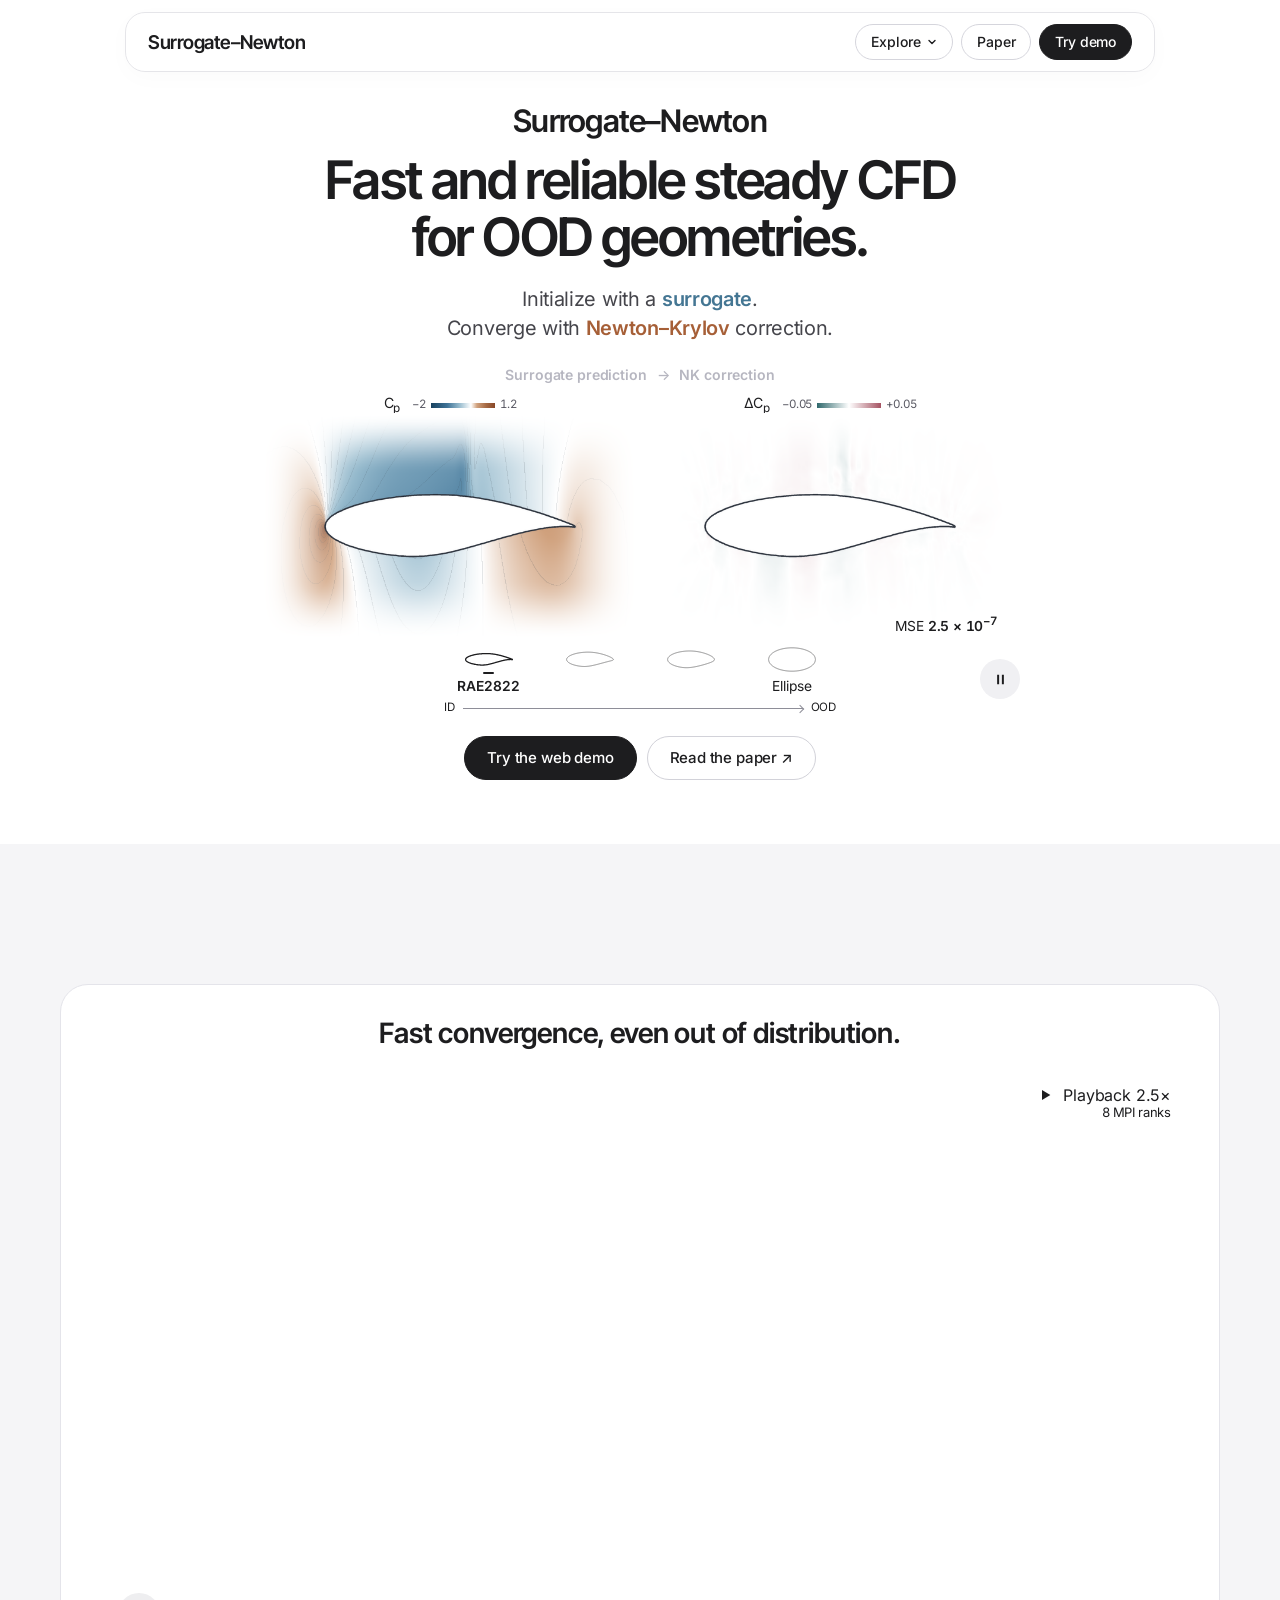
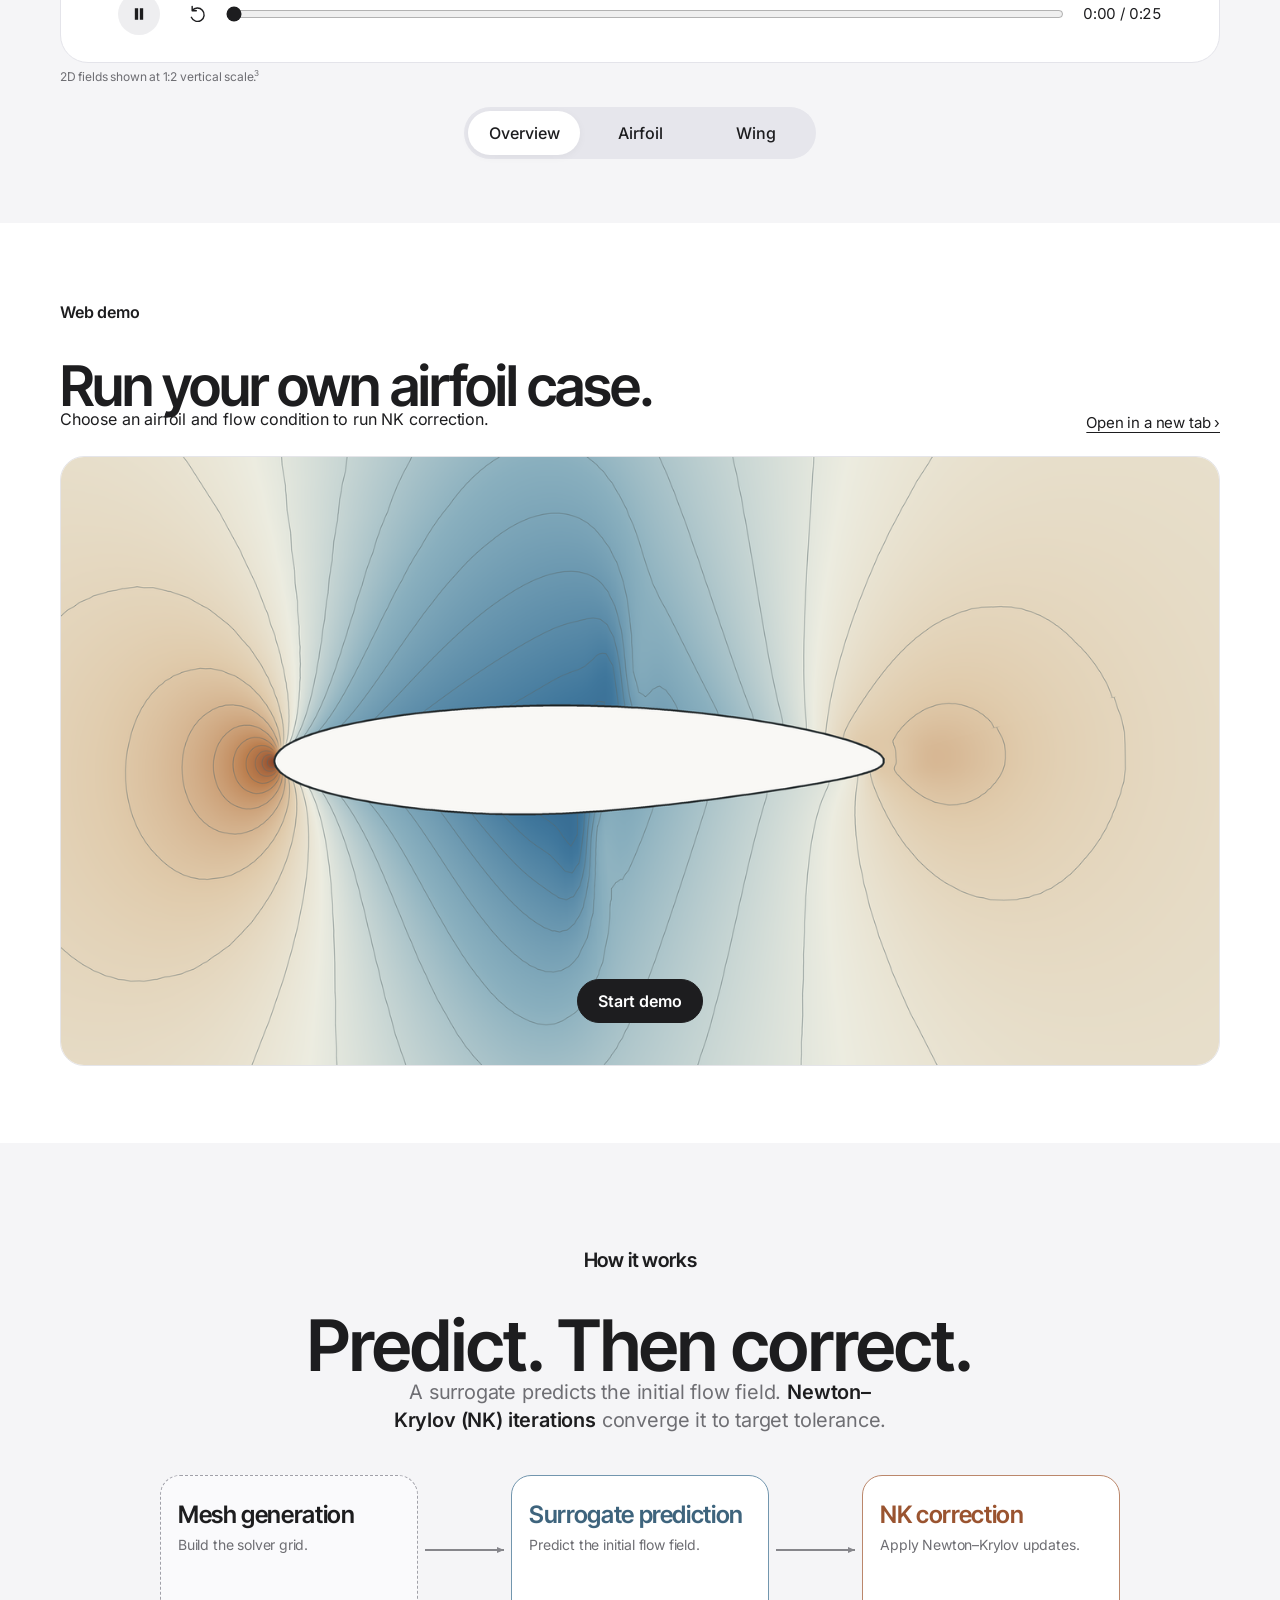
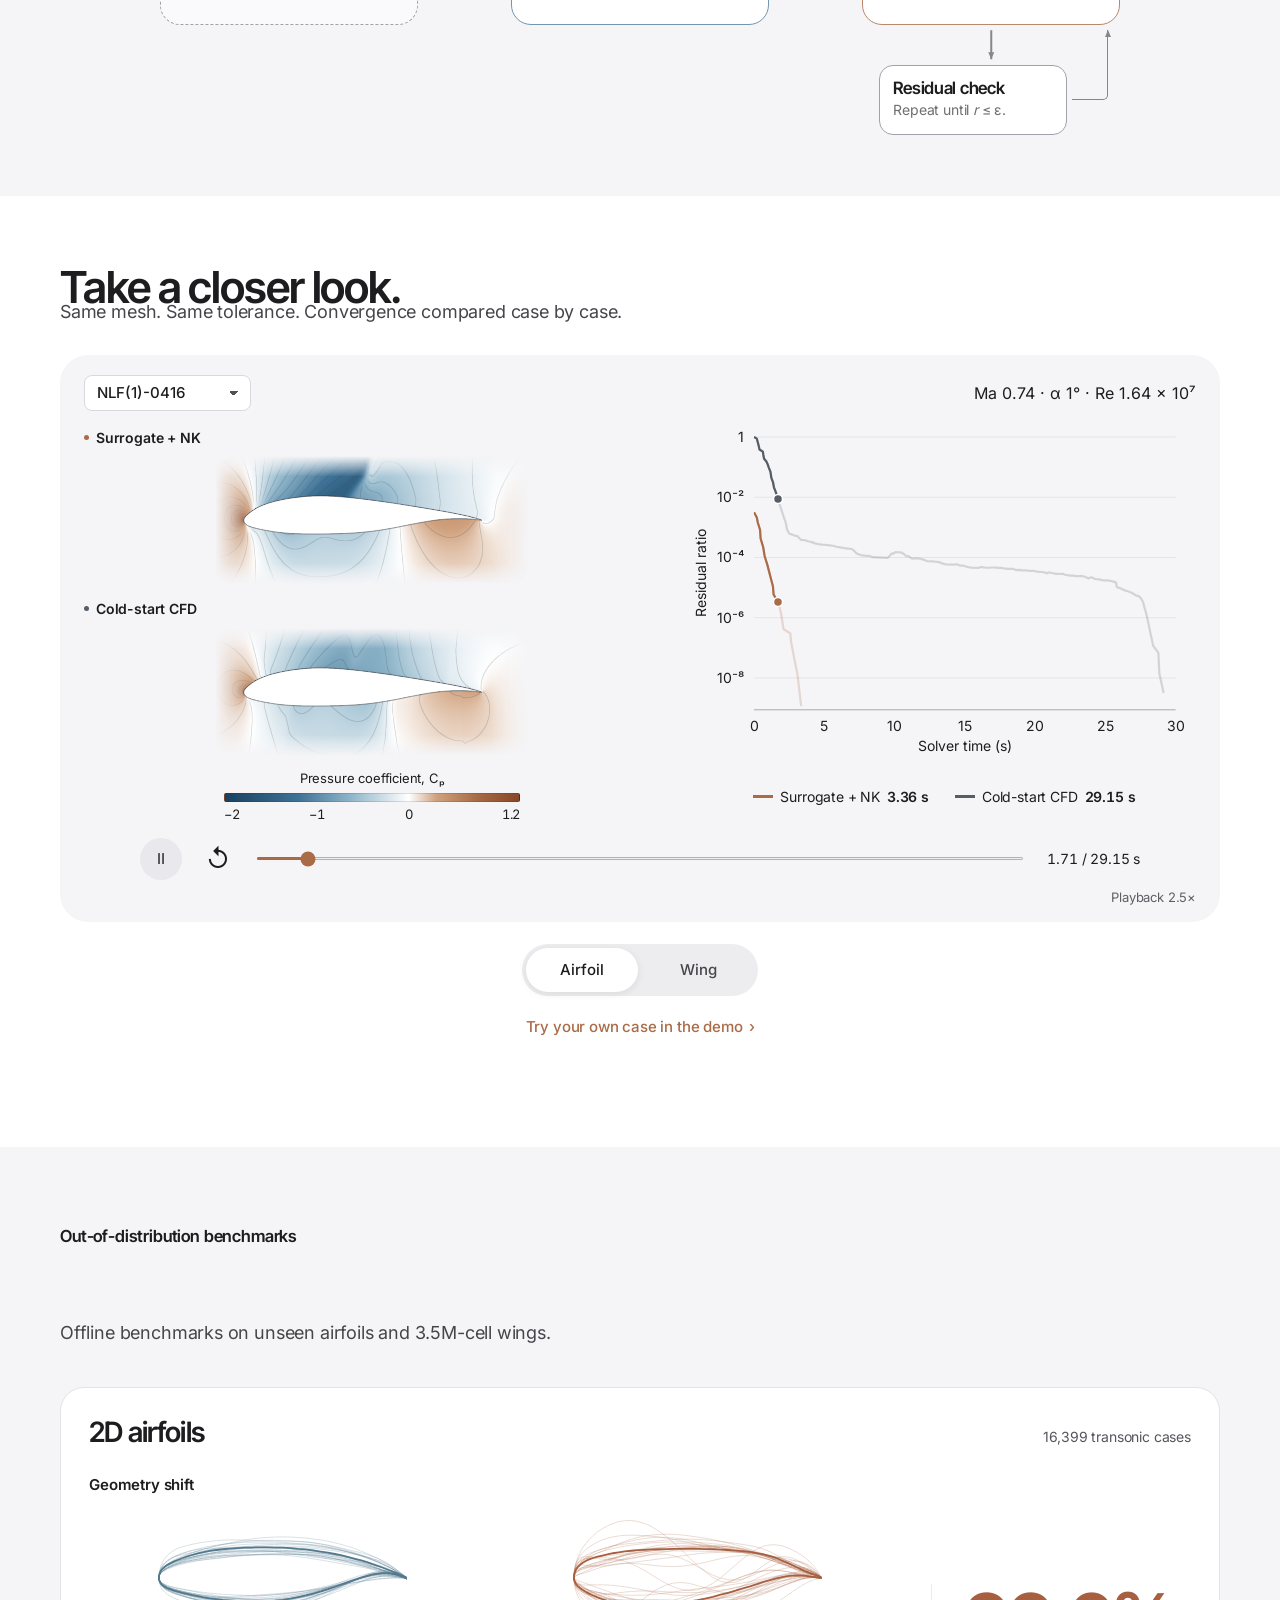
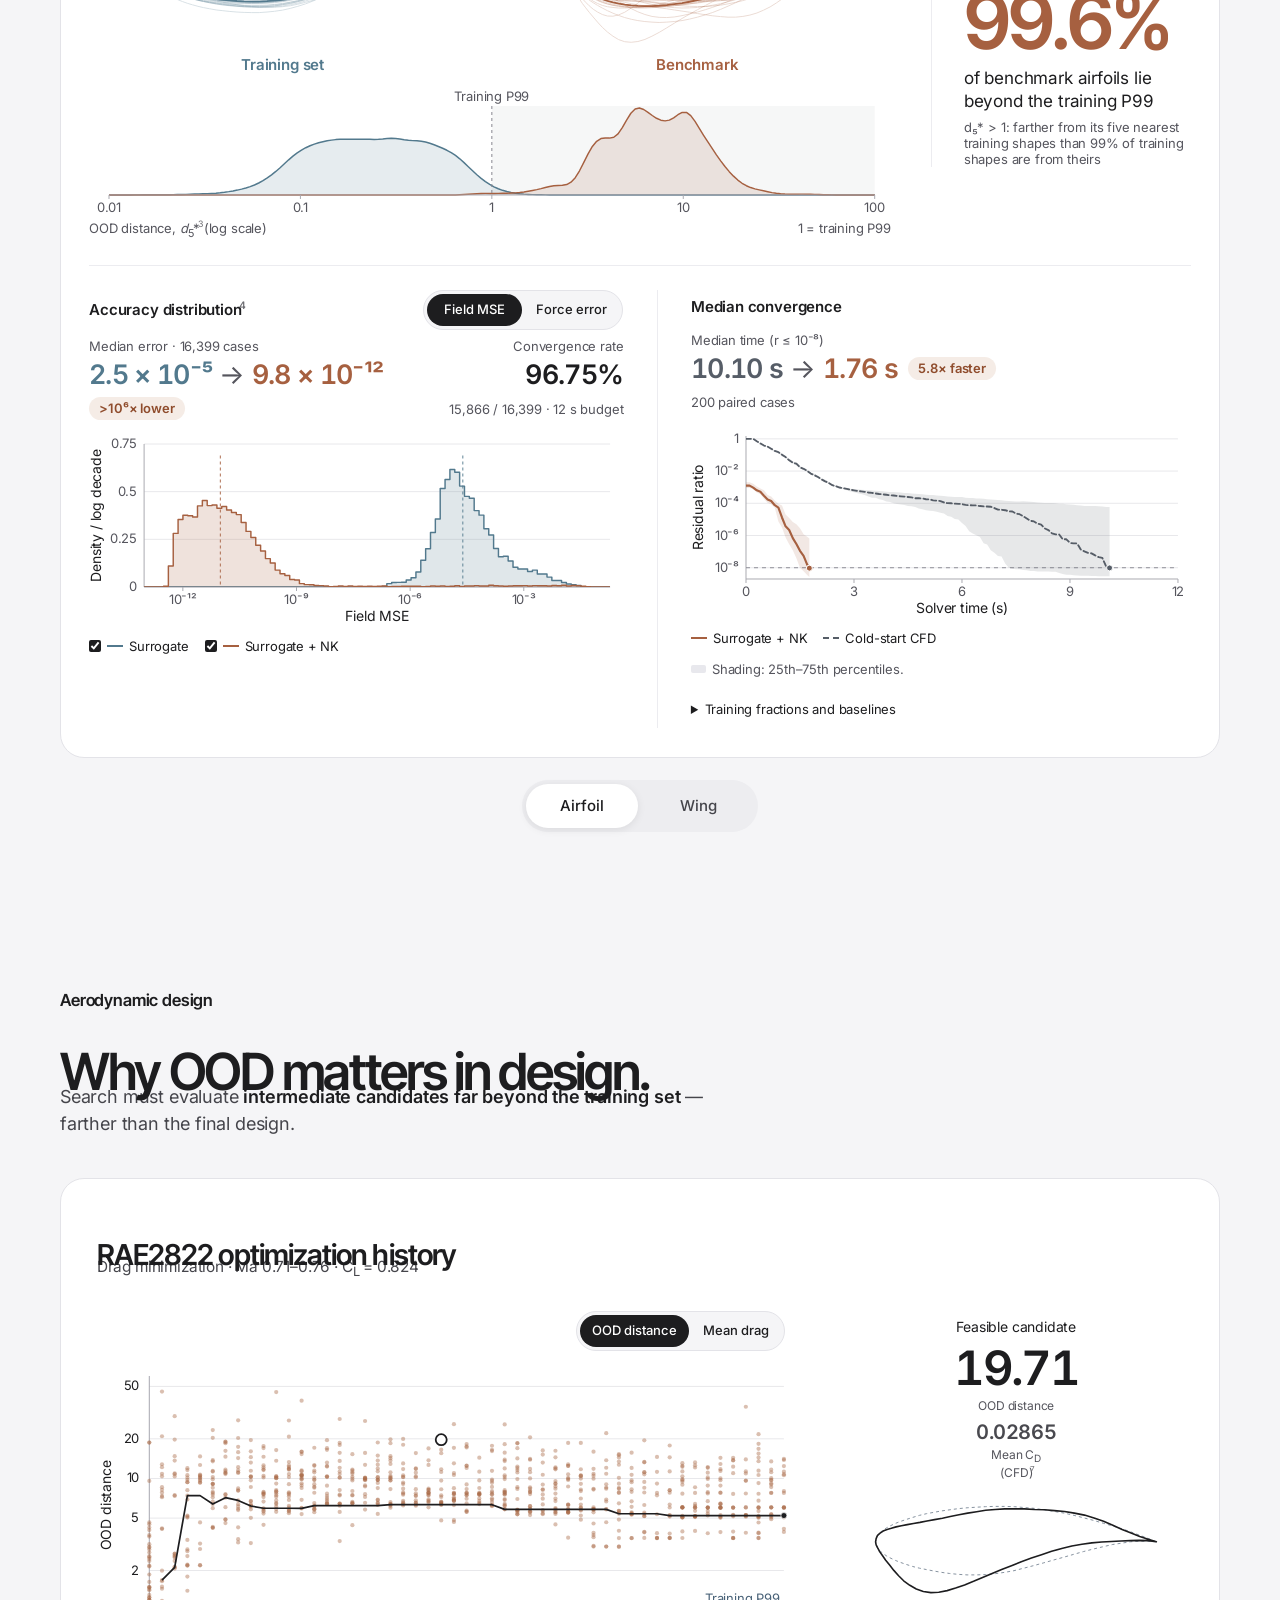
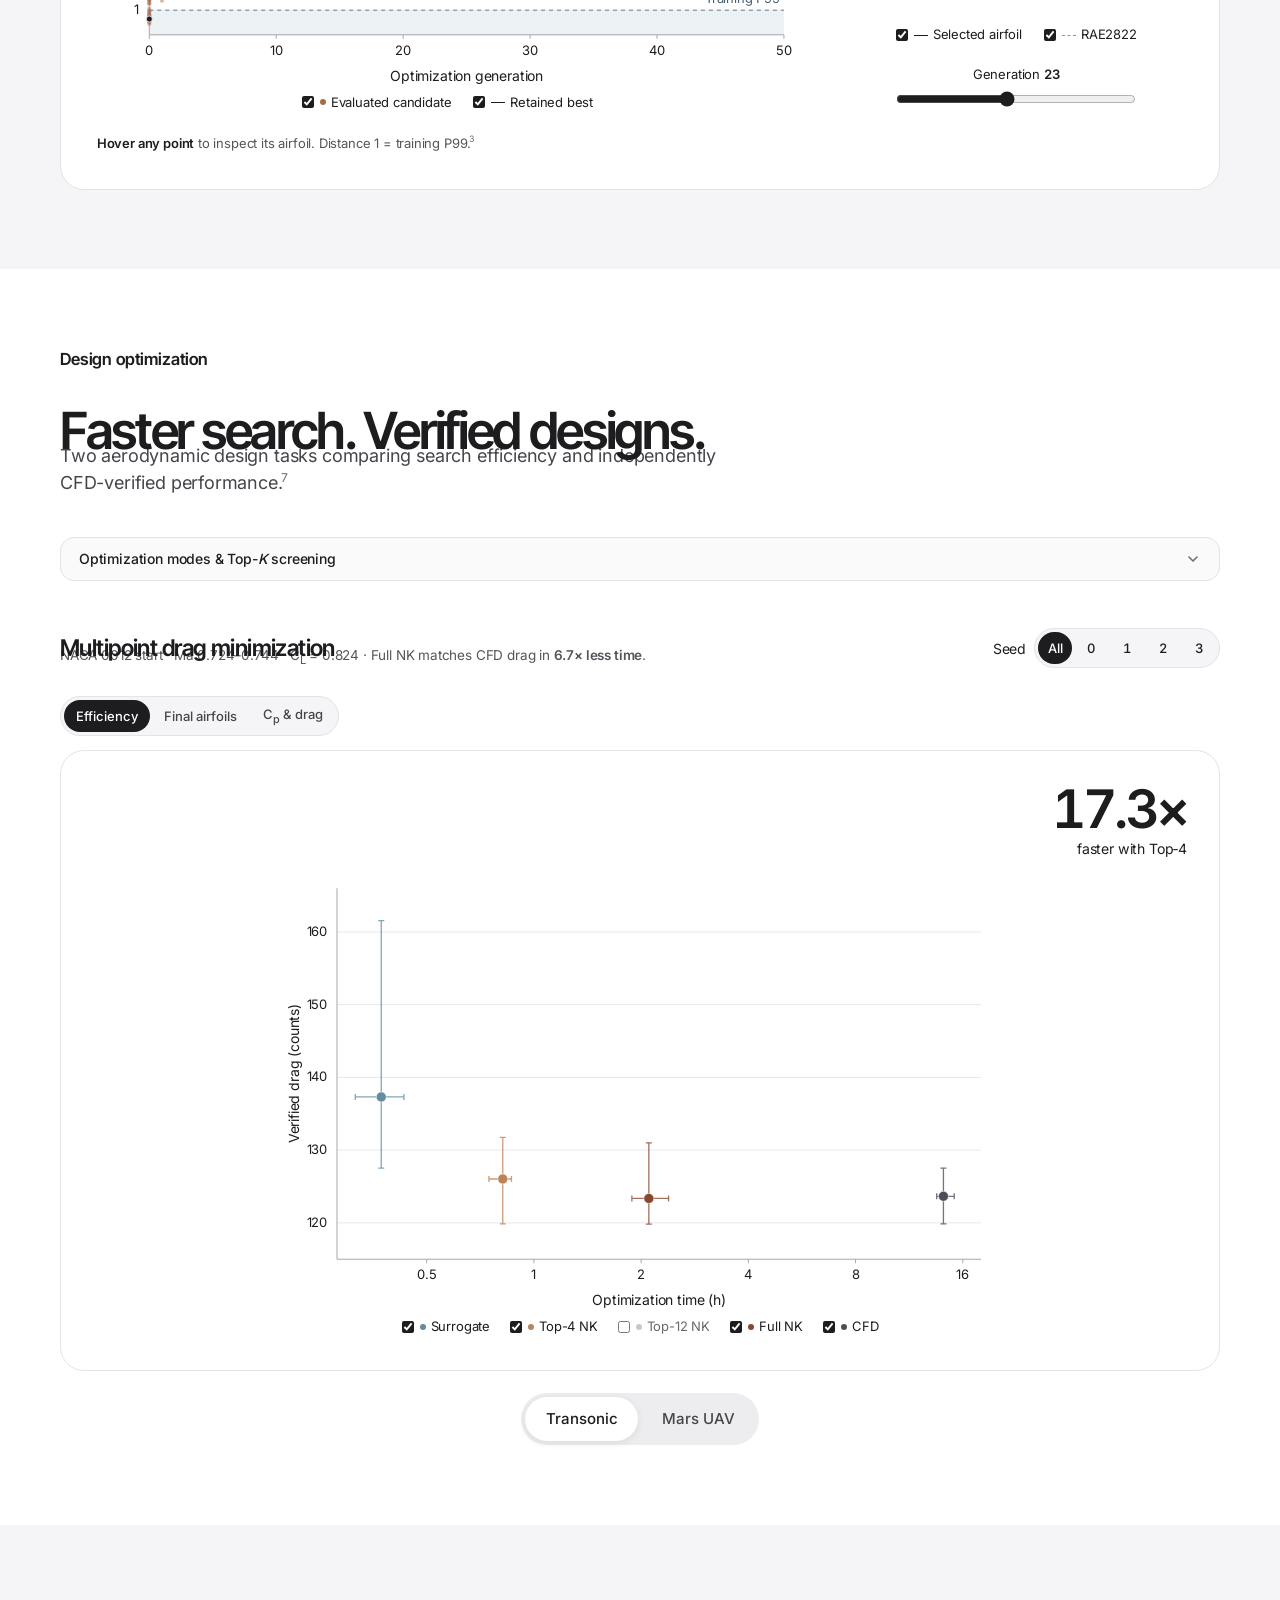
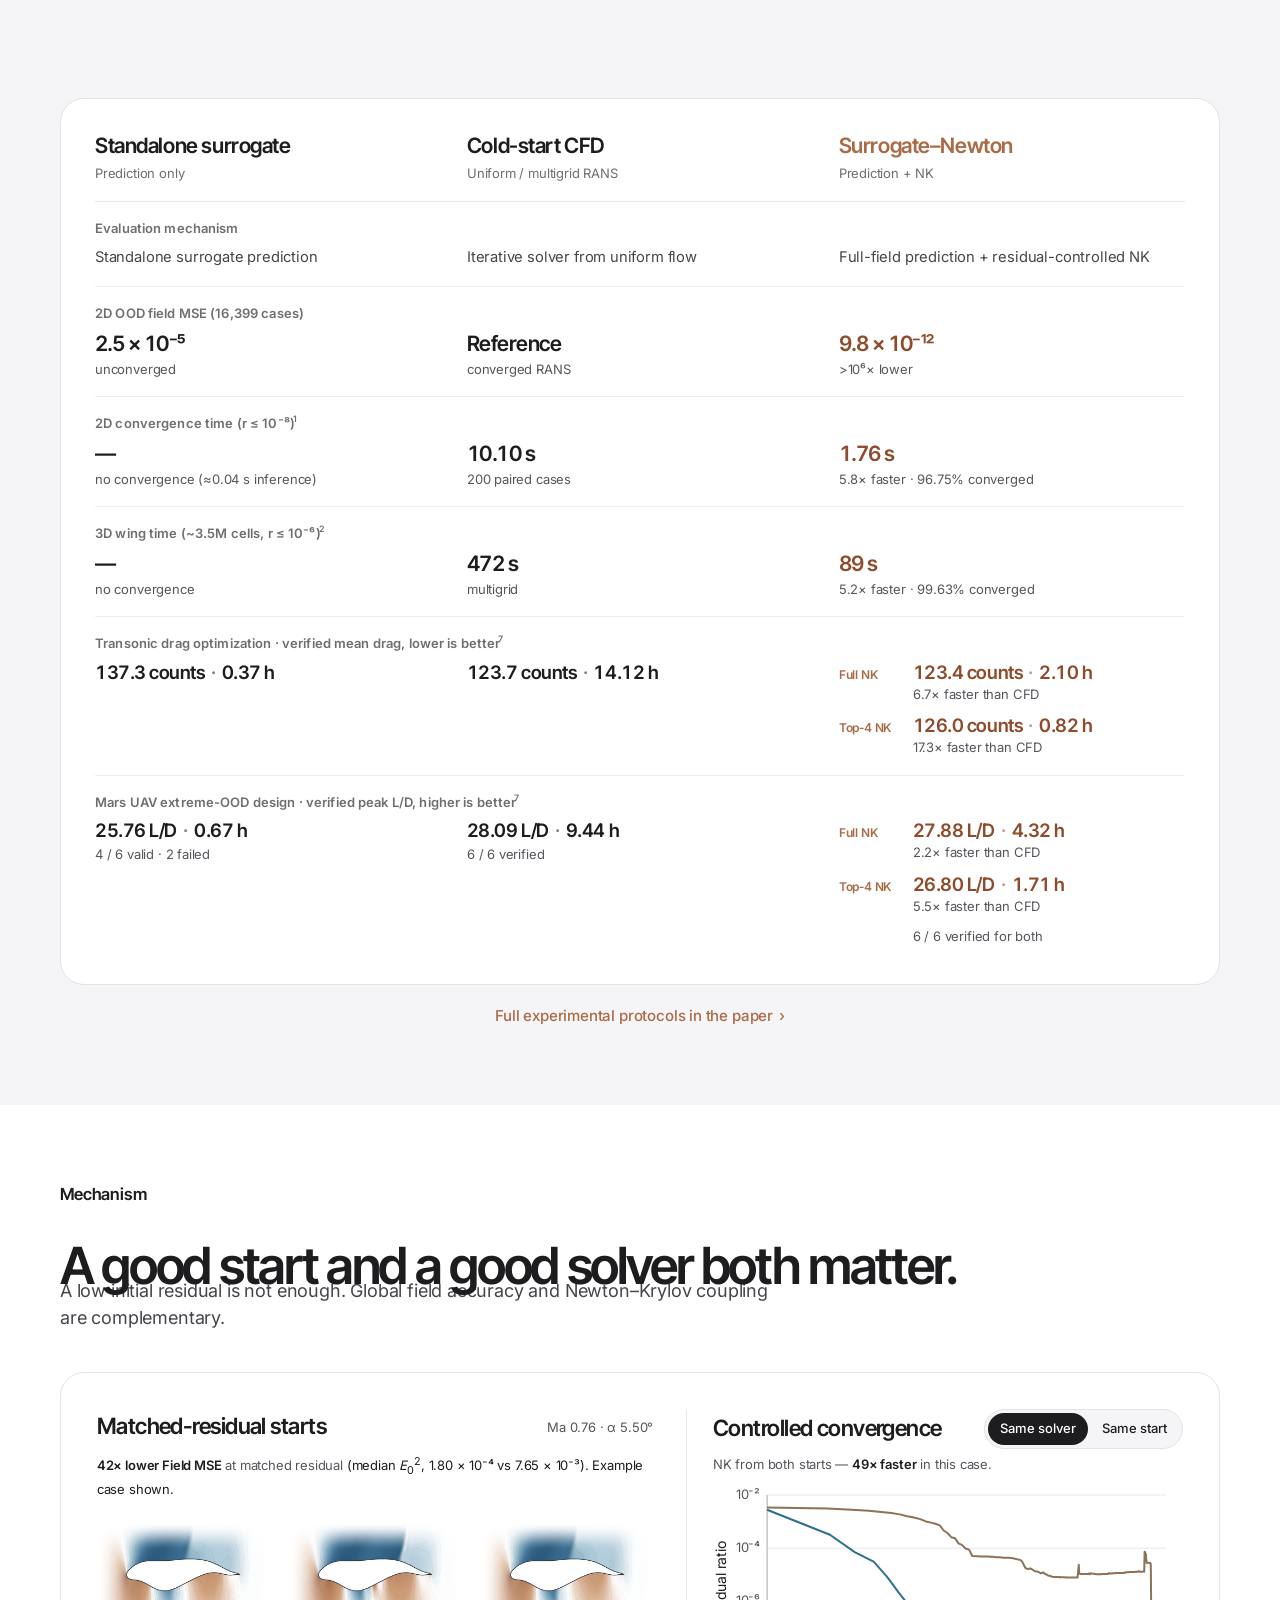
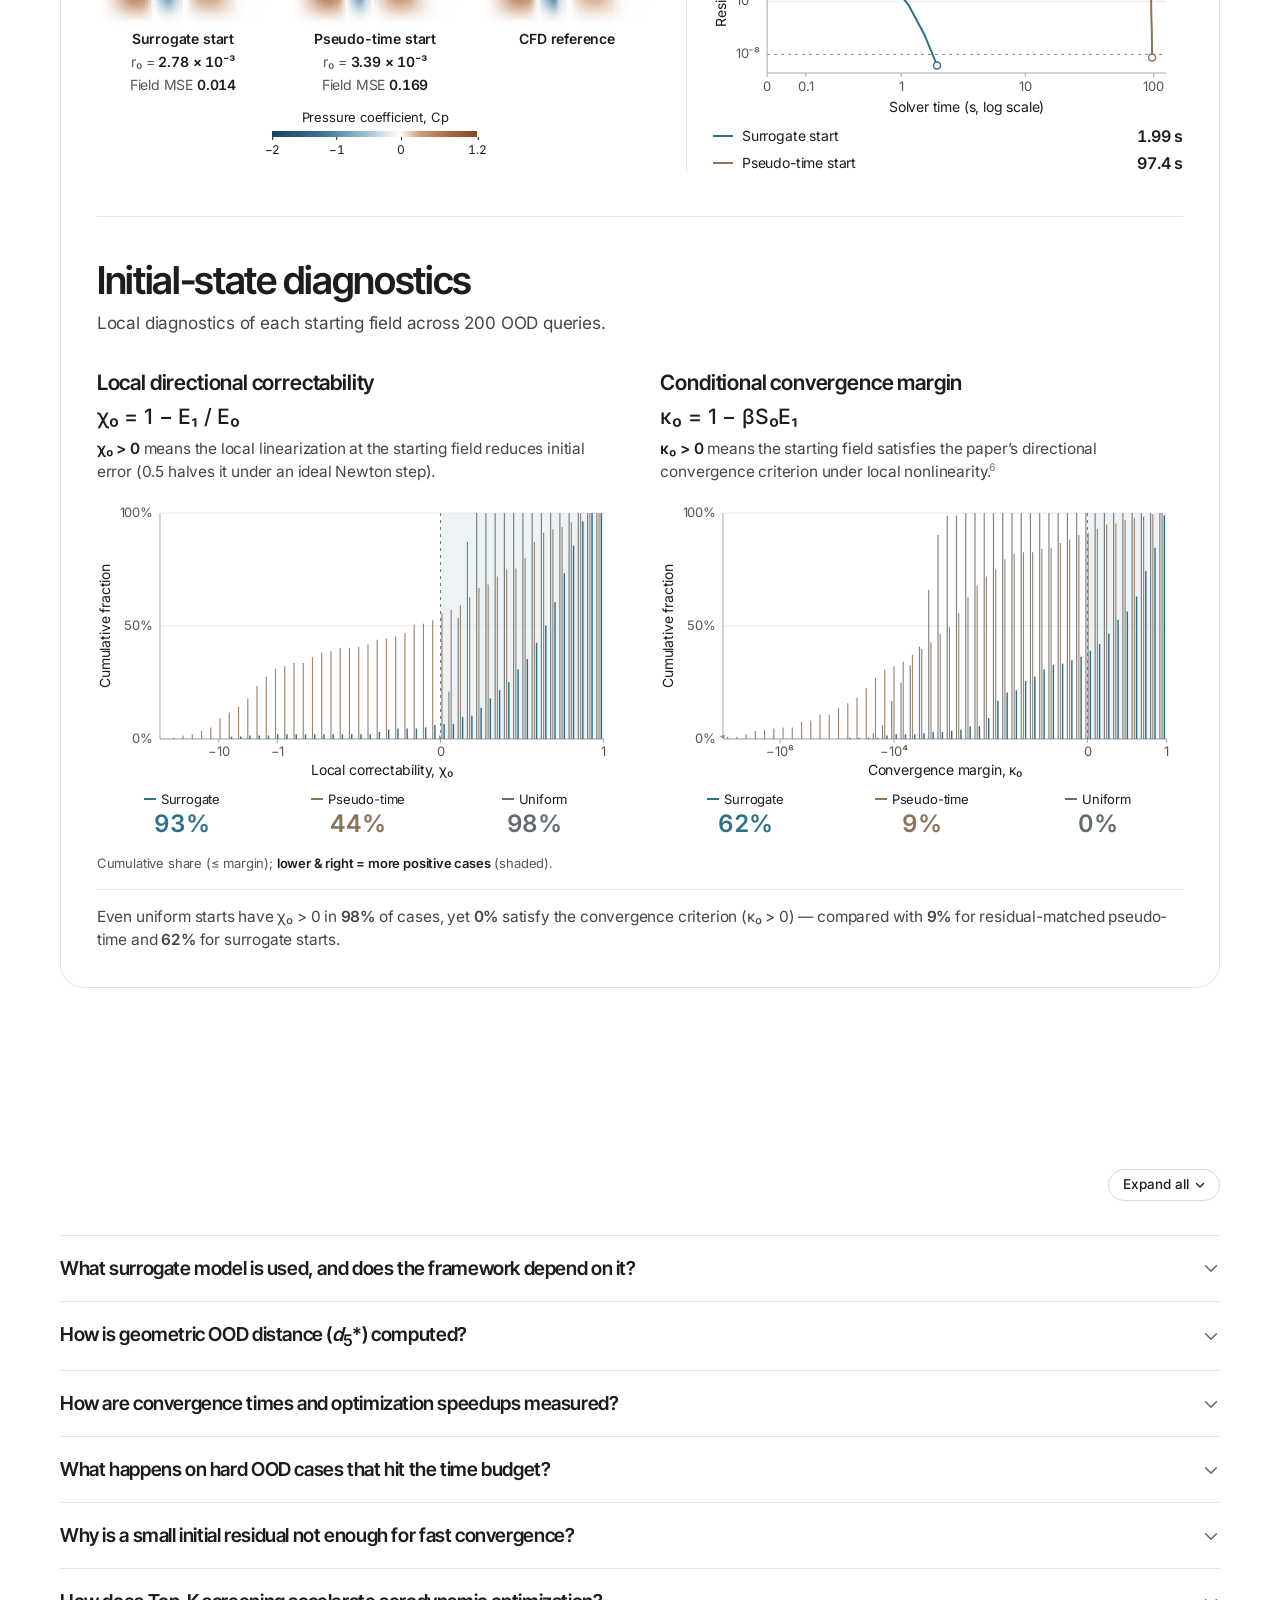
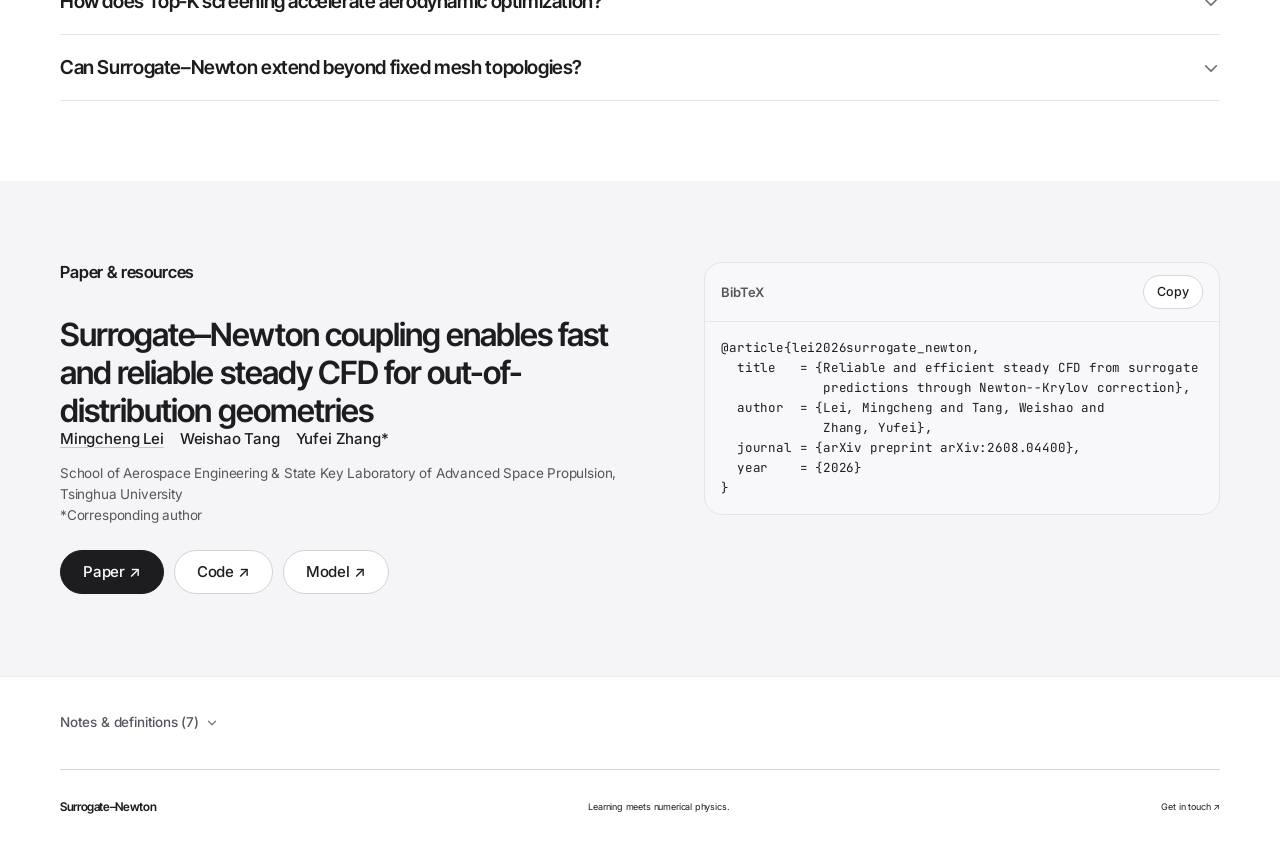
==== index.html @ 075b342d "Refresh embedded demo on each launch" ====
<!doctype html>
<html lang="en">
<head>
  <meta charset="utf-8"><meta name="viewport" content="width=device-width,initial-scale=1">
  <meta name="description" content="Surrogate–Newton pairs full-field neural prediction with residual-controlled Newton–Krylov correction for reliable, fast steady CFD even out of distribution.">
  <link rel="canonical" href="https://surrogate-newton-cfd.github.io/">
  <meta name="theme-color" content="#ffffff"><title>Surrogate–Newton</title>
  <link rel="icon" href="assets/favicon.svg" type="image/svg+xml">
  <link rel="stylesheet" href="style.css?v=plan-a-1">
  <link rel="stylesheet" href="highlights_controls83.css?v=playback-93">
  <link rel="stylesheet" href="highlights_layout84.css?v=playback-93">
  <link rel="stylesheet" href="highlights_refine85.css?v=playback-93">
  <link rel="stylesheet" href="highlights_refine87.css?v=playback-93">
  <link rel="stylesheet" href="highlights_layout92.css?v=playback-93">
  <link rel="stylesheet" href="highlights_playback93.css?v=playback-93">
  <link rel="stylesheet" href="hero94.css?v=plan-a-1">
  <link rel="stylesheet" href="web-demo.css?v=plan-a-1">
  <link rel="stylesheet" href="field-display.css?v=cp1">
  <link rel="stylesheet" href="method.css?v=plan-a-1">
  <link rel="stylesheet" href="closer-look.css?v=shared-link">
  <link rel="stylesheet" href="offline-ood.css?v=focused">
  <link rel="stylesheet" href="mechanism.css?v=polish-1">
  <link rel="stylesheet" href="aerodynamic-design.css?v=plan-a-1">
  <link rel="stylesheet" href="editorial.css?v=hero-sweep-2">
  <link rel="stylesheet" href="polish.css?v=shared-convergence">
</head>
<body>
<a class="skip" href="#main">Skip to content</a>

<header class="site-header">
  <nav class="nav wrap" aria-label="Main navigation">
    <a class="brand" href="#top"><svg viewBox="0 0 42 24" aria-hidden="true"><path d="M2 15C8 3 23 5 40 15C22 14 10 20 2 15Z" fill="none" stroke="currentColor" stroke-width="1.6"/><path d="M2 15H40" stroke="currentColor" stroke-width=".6"/></svg><span>Surrogate<span class="brand-dash">–</span>Newton</span></a>
    <div class="nav-actions">
      <div class="nav-explore">
        <button class="nav-pill out" id="explore-btn" type="button" aria-expanded="false" aria-controls="explore-menu">Explore <svg viewBox="0 0 10 10" aria-hidden="true"><path d="M2 3.5 5 6.5 8 3.5" fill="none" stroke="currentColor" stroke-width="1.4" stroke-linecap="round" stroke-linejoin="round"/></svg></button>
        <div class="explore-menu" id="explore-menu" hidden>
          <a href="#highlights">Highlights</a>
          <a href="#demo">Web demo</a>
          <a href="#method">How it works</a>
          <a href="#convergence">Closer look</a>
          <a href="#offline-ood">OOD benchmarks</a>
          <a href="#design">Why OOD matters</a>
          <a href="#design-results">Optimization results</a>
          <a href="#compare">Side by side</a>
          <a href="#mechanism">Mechanism</a>
          <a href="#faq">Questions</a>
          <a href="#research">Paper &amp; citation</a>
        </div>
      </div>
      <a class="nav-pill out hide-sm" href="https://arxiv.org/abs/2608.04400" target="_blank" rel="noreferrer">Paper</a>
      <a class="nav-pill solid" href="#demo">Try demo</a>
    </div>
  </nav>
</header>

<main id="main">
  <!-- 1. HERO -->
  <section class="hero hero-opening" id="top" aria-labelledby="hero-title">
    <div class="hero-copy wrap" id="main-content">
      <p class="hero-project">Surrogate–Newton</p>
      <h1 id="hero-title">Fast and reliable steady CFD<br>for OOD geometries.</h1>
      <p class="hero-lede" id="abstract">Initialize with a <strong class="hero-surrogate">surrogate</strong>.<br>Converge with <strong class="hero-newton">Newton–Krylov</strong> correction.</p>
      <figure class="hero-flow" aria-label="Surrogate prediction followed by NK correction along the RAE2822-to-ellipse sequence">
        <figcaption class="hero-flow-caption hero-flow-stages" id="hero-flow-stages">
          <span class="hero-stage" data-stage="surrogate">Surrogate prediction</span>
          <span class="hero-stage-arrow" aria-hidden="true">→</span>
          <span class="hero-stage" data-stage="nk">NK correction</span>
        </figcaption>
        <div class="hero-field-keys">
          <div class="hero-field-key">
            <span>C<sub>p</sub></span>
            <span class="hero-field-scale" aria-label="Pressure coefficient from −2 to 1.2"><span>−2</span><i aria-hidden="true"></i><span>1.2</span></span>
          </div>
          <div class="hero-field-key">
            <span>ΔC<sub>p</sub></span>
            <span class="hero-field-scale hero-error-scale" aria-label="Signed pressure coefficient error from −0.05 to +0.05, white at zero"><span>−0.05</span><i aria-hidden="true"></i><span>+0.05</span></span>
          </div>
        </div>
        <div class="hero-flow-media">
          <video id="hero-flow-video" muted playsinline loop preload="auto" hidden
            src="assets/opening-nk-sequence.mp4" aria-hidden="true"></video>
          <canvas id="hero-flow-canvas" width="1280" height="382" role="img"
            aria-label="Pressure coefficient and signed error during NK correction"></canvas>
          <div class="hero-flow-mse"><span aria-hidden="true">MSE</span><span class="visually-hidden">Pressure mean squared error</span> <strong id="hero-flow-mse">2.5 × 10<sup>−7</sup></strong></div>
        </div>
        <div class="hero-flow-footer">
          <div class="hero-flow-selector">
            <div class="hero-flow-rail" role="group" aria-label="Choose a geometry from RAE2822 to an ellipse">
              <button type="button" data-case="0" aria-pressed="true"><svg viewBox="0 0 100 52" aria-hidden="true"><use href="assets/opening-geometry-profiles.svg#profile-0"></use></svg><span>RAE2822</span></button>
              <button type="button" data-case="1" aria-pressed="false"><svg viewBox="0 0 100 52" aria-hidden="true"><use href="assets/opening-geometry-profiles.svg#profile-1"></use></svg><span class="visually-hidden">Intermediate geometry 1</span></button>
              <button type="button" data-case="2" aria-pressed="false"><svg viewBox="0 0 100 52" aria-hidden="true"><use href="assets/opening-geometry-profiles.svg#profile-2"></use></svg><span class="visually-hidden">Intermediate geometry 2</span></button>
              <button type="button" data-case="3" aria-pressed="false"><svg viewBox="0 0 100 52" aria-hidden="true"><use href="assets/opening-geometry-profiles.svg#profile-3"></use></svg><span>Ellipse</span></button>
            </div>
            <div class="hero-flow-axis" aria-label="From in distribution to out of distribution"><span>ID</span><i aria-hidden="true"></i><span>OOD</span></div>
          </div>
          <button type="button" id="hero-flow-play" class="hero-flow-play" data-action="play" aria-label="Play NK correction">
            <svg viewBox="0 0 24 24" aria-hidden="true">
              <path data-icon="play" d="M9 5.5v13l10-6.5z" fill="currentColor"/>
              <path data-icon="pause" d="M9 6v12m6-12v12" fill="none" stroke="currentColor" stroke-width="2.5"/>
            </svg>
          </button>
        </div>
      </figure>
      <div class="hero-anchor">
        <div class="hero-anchor-ctas">
          <a class="pill-btn solid" href="#demo">Try the web demo</a>
          <a class="pill-btn out" href="https://arxiv.org/abs/2608.04400" target="_blank" rel="noreferrer">Read the paper ↗</a>
        </div>
      </div>
    </div>
  </section>

  <!-- 2. HIGHLIGHTS -->
  <section class="highlights-band section" id="highlights" aria-labelledby="highlights-title">
    <div class="hero-highlights wrap">
      <div class="highlights-heading" id="teaser-caption">
        <div>
          <h2 id="highlights-title">Get the highlights.</h2>
        </div>
      </div>
      <div class="highlight-stage" id="highlight-player">
        <p class="hero-panel-summary" id="hero-scene-caption">Fast convergence, even out of distribution.</p>
        <div class="highlight-playback-row">
          <span class="highlight-playback" id="highlight-playback"><svg viewBox="0 0 24 16" aria-hidden="true"><path d="M6 2 16 8 6 14Z" fill="currentColor"/></svg><span id="highlight-playback-value">Playback 2.5×</span></span>
          <span id="highlight-mpi">8 MPI ranks</span>
        </div>
        <div class="overview-key" id="overview-key" data-statistics="false">
          <div class="overview-initial-legend" id="overview-initial-legend"><span><i class="legend-line copper"></i>Surrogate + NK</span><span><i class="legend-line cold-line"></i>Cold-start CFD</span></div>
          <div class="overview-statistics" id="overview-statistics" aria-hidden="true">
            <div class="overview-key-methods">
              <span class="overview-method"><span class="overview-method-label"><i class="legend-line copper"></i>Surrogate + NK</span><strong id="overview-median-nk" aria-hidden="true">1.76 s</strong></span>
              <span class="overview-method"><span class="overview-method-label"><i class="legend-line cold-line"></i>Cold-start CFD</span><strong id="overview-median-cold" aria-hidden="true">10.10 s</strong></span>
              <span class="overview-method overview-speedup" id="overview-speedup-metric" aria-hidden="true"><span class="overview-method-label">Speedup</span><strong id="overview-speedup">5.8×</strong></span>
            </div>
            <span class="overview-metric-title" id="overview-metric-title" aria-hidden="true" aria-label="Median convergence time across 200 paired OOD queries">Median times</span>
          </div>
        </div>
        <div class="overview-key wing-overview-key" id="wing-key" data-statistics="true" hidden>
          <div class="overview-statistics">
            <div class="overview-key-methods">
              <span class="overview-method"><span class="overview-method-label"><i class="legend-line copper"></i>Surrogate + NK</span><strong id="wing-median-nk">89 s</strong></span>
              <span class="overview-method"><span class="overview-method-label"><i class="legend-line cold-line"></i>Cold-start CFD</span><strong id="wing-median-cold">472 s</strong></span>
              <span class="overview-method overview-speedup"><span class="overview-method-label">Speedup</span><strong id="wing-median-speedup">5.2×</strong></span>
            </div>
            <span class="overview-metric-title" aria-label="Median convergence time across 60 paired wing cases">Median times</span>
          </div>
        </div>
        <div class="hero-scene-area">
          <div class="hero-panel" id="scene-overview" role="tabpanel" aria-labelledby="tab-overview"><video class="hero-video-decoder" aria-hidden="true" id="overview-video" width="1600" height="820" muted playsinline preload="auto" poster="assets/highlights/overview-rectangular-cp005-poster.webp" aria-label="Residual convergence surface across geometric out-of-distribution distance with paired pressure and error fields." aria-describedby="overview-timing"><source src="assets/highlights/overview-rectangular-cp005.mp4" type="video/mp4"></video><canvas id="overview-surface" width="1600" height="820" role="img" aria-label="Residual convergence surface across geometric out-of-distribution distance with paired pressure and error fields." aria-describedby="overview-timing"></canvas><span class="visually-hidden" id="overview-timing"></span></div>
          <div class="hero-panel" id="scene-airfoils" role="tabpanel" aria-labelledby="tab-airfoils" hidden><video class="hero-video-decoder" aria-hidden="true" id="airfoil-matrix-video" width="1920" height="1080" muted playsinline preload="auto" poster="assets/highlights/airfoils-8mpi-cp005-poster.webp" aria-label="Thirty distinct OOD benchmark geometries with adjacent pressure and error fields converging in under 3 seconds each." aria-describedby="airfoil-matrix-description"><source src="assets/highlights/airfoils-8mpi-cp005.mp4" type="video/mp4"></video><canvas id="airfoil-matrix-surface" width="1920" height="1080" role="img" aria-label="Thirty distinct OOD benchmark geometries with adjacent pressure and error fields converging in under 3 seconds each." aria-describedby="airfoil-matrix-description"></canvas><span class="visually-hidden" id="airfoil-matrix-description"></span><p class="compact-only scene-subset-note">12 of 30 cases shown. Open on a wider screen for all 30.</p></div>
          <div class="hero-panel" id="scene-wings" role="tabpanel" aria-labelledby="tab-wings" hidden>
            <div class="wing-media">
              <video class="hero-video-decoder" id="wing-video" width="1600" height="810" muted playsinline preload="auto" poster="assets/highlights/wing-paired-poster.webp" aria-hidden="true"><source src="assets/highlights/wing-paired.mp4" type="video/mp4"></video>
              <canvas id="wing-canvas" width="1600" height="810" role="img" aria-label="One DLR-F6 semispan on 3,527,680 volume cells: surface pressure coefficient, local Mach sections and pressure-gradient contours evolving through NK correction"></canvas>
              <span id="wing-conditions" hidden><span id="wing-mach-angle"></span> <span class="wing-condition-divider" aria-hidden="true">·</span> <span id="wing-reynolds"></span></span>
              <figure class="wing-case-chart" aria-label="Displayed wing case convergence comparison">
                <div class="wing-case-key"><span><i class="legend-line copper"></i>Surrogate + NK</span><span><i class="legend-line cold-line"></i>Cold-start CFD</span></div>
                <svg id="wing-case-residual" viewBox="0 0 440 197" role="img" aria-label="Residual versus solver time for Surrogate + NK and cold-start CFD"></svg>
              </figure>
            </div>
          </div>
        </div>
        <div class="hero-scene-caption highlights-controls" role="group" aria-label="Highlights playback">
          <button id="highlight-play" class="circle-button" aria-label="Pause Overview" aria-pressed="true"><svg viewBox="0 0 24 24" aria-hidden="true"><path d="M7 5h4v14H7zm6 0h4v14h-4z" fill="currentColor"/></svg></button>
          <button id="highlight-replay" class="text-button" aria-label="Replay Overview"><svg viewBox="0 0 24 24" aria-hidden="true"><path d="M5 8a8 8 0 1 1-1 8M5 3v5h5" fill="none" stroke="currentColor" stroke-width="1.7" stroke-linecap="round" stroke-linejoin="round"/></svg></button>
          <input id="highlight-scrub" type="range" min="0" max="1000" value="0" aria-label="Review Overview animation">
          <span id="highlight-position">0:00 / 0:25</span>
        </div>
      </div>
      <p class="highlights-scale-note" id="highlights-scale-note">2D fields shown at 1:2 vertical scale.<sup class="fn"><a href="#fn3" aria-label="Footnote 3">3</a></sup></p>
      <div class="hero-tabs hero-tabs-bottom" role="tablist" aria-label="Highlights scenes">
        <button role="tab" id="tab-overview" aria-controls="scene-overview" aria-selected="true" data-scene="0">Overview</button>
        <button role="tab" id="tab-airfoils" aria-controls="scene-airfoils" aria-selected="false" data-scene="1">Airfoil</button>
        <button role="tab" id="tab-wings" aria-controls="scene-wings" aria-selected="false" data-scene="2">Wing</button>
      </div>
    </div>
  </section>

  <!-- 3. WEB DEMO -->
  <section class="web-demo section" id="demo" aria-labelledby="demo-title">
    <div class="wrap web-demo-wrap">
      <div class="web-demo-heading">
        <div>
          <p class="web-demo-kicker">Web demo</p>
          <h2 id="demo-title">Run your own airfoil case.</h2>
          <p>Choose an airfoil and flow condition to run NK correction.</p>
        </div>
        <a class="web-demo-external" id="demo-link" href="https://surrogate-newton-cfd.github.io/demo/" target="_blank" rel="noopener">Open in a new tab ›</a>
      </div>
      <div class="web-demo-panel">
        <div class="web-demo-poster" id="demo-poster">
          <img src="assets/web-demo-cover.webp"
            srcset="assets/web-demo-cover.webp 1400w, assets/web-demo-cover-2x.webp 2800w"
            sizes="(max-width: 760px) calc(100vw - 26px), (max-width: 1272px) calc(100vw - 114px), 1158px"
            width="1400" height="735" loading="lazy" alt="Pressure field around a transonic airfoil after NK correction">
          <button class="web-demo-start" id="demo-start" type="button">Start demo</button>
        </div>
        <div class="web-demo-live" id="demo-live" hidden>
          <div class="web-demo-toolbar"><button id="demo-stop" type="button">Stop demo</button></div>
          <div class="web-demo-frame-host" id="demo-inline-host"></div>
        </div>
      </div>
    </div>
    <dialog class="web-demo-dialog" id="demo-dialog" aria-labelledby="demo-dialog-title">
      <div class="web-demo-toolbar"><span id="demo-dialog-title">Web demo</span><button id="demo-close" type="button" autofocus>Close demo</button></div>
      <div class="web-demo-frame-host" id="demo-dialog-host"></div>
    </dialog>
  </section>

  <!-- 4. HOW IT WORKS -->
  <section class="method-section section section-band" id="method" aria-labelledby="method-title">
    <div class="wrap method-wrap">
      <header class="method-heading">
        <p>How it works</p>
        <h2 id="method-title">Predict. Then correct.</h2>
        <p>A surrogate predicts the initial flow field. <b>Newton–Krylov (NK) iterations</b> converge it to target tolerance.</p>
      </header>
      <div class="method-diagram" role="group" aria-label="Surrogate–Newton workflow">
        <div class="method-node method-mesh">
          <h3>Mesh generation</h3>
          <p>Build the solver grid.</p>
        </div>
        <div class="method-connection" aria-hidden="true"><span class="method-arrow"></span></div>
        <div class="method-node method-prediction">
          <h3>Surrogate prediction</h3>
          <p>Predict the initial flow field.</p>
        </div>
        <div class="method-connection" aria-hidden="true"><span class="method-arrow"></span></div>
        <div class="method-node method-correction">
          <h3>NK correction</h3>
          <p>Apply Newton–Krylov updates.</p>
        </div>
        <div class="method-loop">
          <span class="method-arrow method-to-residual" aria-hidden="true"></span>
          <div class="method-residual">
            <h3>Residual check</h3>
            <p>Repeat until <i>r</i> ≤ ε.</p>
          </div>
          <span class="method-return-path" aria-hidden="true"></span>
        </div>
      </div>
    </div>
  </section>

  <!-- 5. CLOSER LOOK -->
  <section class="convergence-section section" id="convergence" aria-labelledby="convergence-title">
    <header class="wrap convergence-heading" id="results">
      <div class="convergence-heading-copy">
        <h2 id="convergence-title">Take a closer look.</h2>
        <p class="section-lede">Same mesh. Same tolerance. Convergence compared case by case.</p>
      </div>    </header>
    <div id="closer-airfoil" role="tabpanel" aria-labelledby="closer-airfoil-tab">
      <div class="convergence-hero wrap" id="convergence-player">
        <div class="journey-heading">
          <select class="closer-case-select" id="closer-airfoil-case" aria-label="Airfoil case">
            <option value="convergence-nlf416-m074">NLF(1)-0416</option>
            <option value="convergence-oaf139">ONERA OAF139</option>
            <option value="airfoil-benchmark-3567">OOD airfoil 3567</option>
            <option value="airfoil-benchmark-2438">OOD airfoil 2438</option>
          </select>
          <span id="closer-airfoil-conditions"></span>
        </div>
        <p class="closer-load" id="closer-airfoil-status" role="status" hidden></p>
        <div class="closer-layout">
          <div class="journey-fields">
            <figure class="journey-field">
              <figcaption><span><i class="copper-dot"></i>Surrogate + NK</span></figcaption>
              <div><canvas id="warm-frame" width="880" height="360" role="img" aria-label="Pressure coefficient field during NK correction from a surrogate prediction"></canvas></div>
            </figure>
            <figure class="journey-field">
              <figcaption><span><i class="grey-dot"></i>Cold-start CFD</span></figcaption>
              <div><canvas id="cold-frame" width="880" height="360" role="img" aria-label="Pressure coefficient field during cold-start CFD convergence"></canvas></div>
            </figure>
          </div>
          <div class="journey-history closer-history"><svg id="journey-chart" viewBox="0 0 860 280" aria-label="Residual histories synchronized with the two pressure fields"></svg></div>
        </div>
        <div class="closer-foot">
          <div class="closer-scales"><div id="journey-colorbar" class="field-colorbar" role="img" hidden><span class="field-colorbar-title"></span><div class="field-colorbar-gradient"></div><div class="field-colorbar-ticks"></div></div></div>
          <div class="closer-legend" role="group" aria-label="Convergence times">
            <span><i class="legend-line copper"></i>Surrogate + NK <strong data-convergence-time></strong></span>
            <span><i class="legend-line cold-line"></i>Cold-start CFD <strong data-convergence-time></strong></span>
          </div>
        </div>
        <div class="journey-controls"><button id="journey-play" disabled class="circle-button" aria-label="Pause convergence playback">Ⅱ</button><button id="journey-reset" disabled class="text-button" aria-label="Replay convergence">↺</button><input id="journey-scrub" disabled type="range" min="0" max="1000" value="0" aria-label="Playback position"><span id="journey-time"></span><span class="playback-label" id="journey-rate" hidden></span></div>
        <div class="closer-wing-meta"><span id="journey-pace"></span></div>
      </div>
    </div>
    <div id="closer-wing" role="tabpanel" aria-labelledby="closer-wing-tab" hidden>
      <div class="convergence-hero wrap closer-wing-player">
        <div class="journey-heading">
          <select class="closer-case-select" id="closer-wing-case" aria-label="Wing case">
            <option value="wing-dlrf6-sweep16">DLR-F6 · 16° sweep</option>
            <option value="wing-dlrf6-sweep22">DLR-F6 · 22° sweep</option>
            <option value="wing-vol2-0004-taper">Section-opt wing · 0.24 taper</option>
            <option value="wing-vol2-0082-sweep35">Planform-opt wing · 35° sweep</option>
            <option value="wing-crm-planform-0023">CRM planform benchmark</option>
          </select>
          <span id="closer-wing-conditions"></span>
        </div>
        <p class="closer-load" id="closer-wing-status" role="status" hidden></p>
        <div class="closer-layout closer-wing-layout">
          <figure class="closer-wing-field">
            <figcaption class="closer-wing-camera">
              <span class="closer-wing-rotate">Drag to rotate <button id="closer-wing-reset-view" type="button" disabled>Reset view</button></span>
            </figcaption>
            <div class="closer-wing-view">
              <canvas id="closer-wing-canvas" tabindex="0" aria-label="Interactive wing surface pressure, sectional Mach and pressure-gradient contours. Drag or use the arrow keys to rotate."></canvas>
            </div>
          </figure>
          <div class="closer-wing-history closer-history">
            <svg id="closer-wing-chart" role="img" aria-label="Wing residual histories" aria-describedby="wing-grid-note"></svg>
          </div>
        </div>
        <div class="closer-foot">
          <div class="closer-scales closer-wing-scales">
            <div class="field-colorbar" id="closer-wing-cp" role="img"><span class="field-colorbar-title"></span><div class="field-colorbar-gradient"></div><div class="field-colorbar-ticks"></div></div>
            <div class="field-colorbar" id="closer-wing-mach" role="img"><span class="field-colorbar-title"></span><div class="field-colorbar-gradient"></div><div class="field-colorbar-ticks"></div></div>
          </div>
          <div class="closer-legend" role="group" aria-label="Convergence times">
            <span id="closer-wing-warm"><i class="legend-line copper"></i>Surrogate + NK <strong data-convergence-time></strong></span>
            <span id="closer-wing-cold"><i class="legend-line cold-line"></i>Cold-start CFD <strong data-convergence-time></strong></span>
          </div>
        </div>
        <div class="journey-controls closer-wing-controls" role="group" aria-label="NK correction replay" hidden>
          <button id="closer-wing-play" type="button" class="circle-button" aria-label="Play NK correction" disabled>▶</button>
          <button id="closer-wing-replay" type="button" class="text-button" aria-label="Replay NK correction" disabled>↺</button>
          <input id="closer-wing-scrub" type="range" min="0" max="1000" value="0" aria-label="Playback position" disabled>
          <span id="closer-wing-time"></span>
        </div>
        <div class="closer-wing-meta"><span id="closer-wing-mesh"></span><span id="wing-grid-note">Dashed lines: cold-start multigrid transfers.<sup class="fn"><a href="#fn2" aria-label="Footnote 2">2</a></sup></span><span id="closer-wing-pace"></span></div>
      </div>
    </div>
    <div class="wrap closer-cases-wrap">
      <div class="closer-cases" role="tablist" aria-label="Convergence examples">
        <button id="closer-airfoil-tab" type="button" role="tab" aria-selected="true" aria-controls="closer-airfoil">Airfoil</button>
        <button id="closer-wing-tab" type="button" role="tab" aria-selected="false" aria-controls="closer-wing" tabindex="-1">Wing</button>
      </div>
    </div>
    <div class="wrap compare-cta examples-demo"><a href="https://surrogate-newton-cfd.github.io/demo/" target="_blank" rel="noopener">Try your own case in the demo <span>›</span></a></div>
  </section>

  <!-- 6. OFFLINE OOD BENCHMARKS -->
  <section class="ood-section section section-band" id="offline-ood" aria-labelledby="ood-title">
    <div class="wrap design-wrap">
      <header class="design-heading ood-heading" id="benchmark">
        <p class="section-kicker">Out-of-distribution benchmarks</p>
        <h2 id="ood-title">Accurate beyond the training set.</h2>
        <p>Offline benchmarks on unseen airfoils and 3.5M-cell wings.</p>
      </header>      <p id="ood-status" class="design-caption" role="status" hidden></p>
      <div class="ood-results" id="three-dimensional">
        <article class="ood-card" id="ood-airfoils" role="tabpanel" aria-labelledby="ood-airfoils-tab" tabindex="0">
          <header class="ood-card-heading"><h3>2D airfoils</h3><span>16,399 transonic cases</span></header>
          <div class="ood-geometry">
            <div class="ood-chart-heading"><h4>Geometry shift</h4></div>
          </div>
          <div class="ood-accuracy-block">
            <div class="ood-chart-heading">
              <h4>Accuracy distribution<sup class="fn"><a href="#fn4" aria-label="Footnote 4">4</a></sup></h4>
              <div class="design-view-toggle ood-metric-picker" role="group" aria-label="Airfoil distribution metric">
                <button type="button" data-metric="field_mse" aria-pressed="true">Field MSE</button>
                <button type="button" data-metric="force_error" aria-pressed="false">Force error</button>
              </div>
            </div>
            <div class="ood-metrics">
              <div class="ood-stat">
                <span class="ood-metric-caption">Median error · 16,399 cases</span>
                <div class="ood-value-row"><div class="ood-error-values"></div><span class="ood-gain-badge ood-error-gain"></span></div>
              </div>
              <div class="ood-stat ood-rate">
                <span class="ood-metric-caption">Convergence rate</span>
                <strong class="ood-stat-value">96.75%</strong>
                <p class="ood-cohort">15,866 / 16,399 · 12 s budget</p>
              </div>
            </div>

            <svg class="ood-chart ood-density" role="img"></svg>
            <div class="ood-legend ood-card-legend" role="group" aria-label="2D accuracy series">
              <label data-method="prediction"><input type="checkbox" checked><i aria-hidden="true"></i>Surrogate</label>
              <label data-method="correction"><input type="checkbox" checked><i aria-hidden="true"></i>Surrogate + NK</label>
            </div>
          </div>
          <div class="ood-time">
            <div class="ood-chart-heading">
              <h4>Median convergence</h4>
            </div>
            <div class="ood-stat ood-time-metrics">
              <span class="ood-metric-caption">Median time (r ≤ 10⁻⁸)</span>
              <div class="ood-value-row"><div class="ood-time-values"></div><span class="ood-gain-badge ood-time-gain"></span></div>
              <p class="ood-cohort ood-time-detail">200 paired cases</p>
            </div>
            <svg class="ood-chart ood-convergence-chart" role="img"></svg>
            <div class="ood-time-legend" aria-label="2D convergence series">
              <span data-series="full" data-method="correction"><i aria-hidden="true"></i>Surrogate + NK</span>
              <span data-series="cold" data-method="cold"><i aria-hidden="true"></i>Cold-start CFD</span>
            </div>
            <p class="ood-subnote ood-band-note"><i aria-hidden="true"></i>Shading: 25th–75th percentiles.</p>
            <details class="ood-extra-curves">
              <summary>Training fractions and baselines</summary>
              <div class="ood-time-toggles" id="ood-training-toggles" role="group" aria-label="2D convergence curves">
                <label data-series="full"><input type="checkbox" value="full" checked><i aria-hidden="true"></i>100% data</label>
                <label data-series="s10"><input type="checkbox" value="s10"><i aria-hidden="true"></i>10%</label>
                <label data-series="s5"><input type="checkbox" value="s5"><i aria-hidden="true"></i>5%</label>
                <label data-series="s3"><input type="checkbox" value="s3"><i aria-hidden="true"></i>3%</label>
                <label data-series="s1"><input type="checkbox" value="s1"><i aria-hidden="true"></i>1%</label>
                <label data-series="s0p1"><input type="checkbox" value="s0p1"><i aria-hidden="true"></i>0.1% data</label>
                <span class="ood-toggle-sep" aria-hidden="true"></span>
                <label data-series="cold"><input type="checkbox" value="cold" checked><i aria-hidden="true"></i>Cold-start CFD</label>
                <label data-series="nearest"><input type="checkbox" value="nearest"><i aria-hidden="true"></i>1-NN + NK<sup class="fn"><a href="#fn5" aria-label="Footnote 5">5</a></sup></label>
              </div>
            </details>
          </div>
        </article>

        <article class="ood-card" id="ood-wings" role="tabpanel" aria-labelledby="ood-wings-tab" tabindex="0" hidden>
          <header class="ood-card-heading"><h3>3D wings</h3><span>1,085 cases · ~3.5M cells</span></header>
          <div class="ood-geometry">
            <div class="ood-chart-heading">
              <h4>Geometry shift</h4>
              <div class="design-view-toggle ood-geometry-picker" role="group" aria-label="Wing geometry metric">
                <button type="button" data-geometry="section" aria-pressed="false">Section</button>
                <button type="button" data-geometry="planform" aria-pressed="true">Planform</button>
              </div>
            </div>
          </div>
          <div class="ood-accuracy-block">
            <div class="ood-chart-heading">
              <h4>Accuracy distribution<sup class="fn"><a href="#fn4" aria-label="Footnote 4">4</a></sup></h4>
              <div class="design-view-toggle ood-metric-picker" role="group" aria-label="Wing distribution metric">
                <button type="button" data-metric="field_mse" aria-pressed="true" title="Field MSE is measured on nondimensional pressure for the wing benchmark.">Field MSE</button>
                <button type="button" data-metric="force_error" aria-pressed="false">Force error</button>
              </div>
            </div>
            <div class="ood-metrics">
              <div class="ood-stat">
                <span class="ood-metric-caption">Median error · 1,085 cases</span>
                <div class="ood-value-row"><div class="ood-error-values"></div><span class="ood-gain-badge ood-error-gain"></span></div>
              </div>
              <div class="ood-stat ood-rate">
                <span class="ood-metric-caption">Convergence rate</span>
                <strong class="ood-stat-value">99.63%</strong>
                <p class="ood-cohort">1,081 / 1,085 · r ≤ 10⁻⁶</p>
              </div>
            </div>

            <svg class="ood-chart ood-density" role="img"></svg>
            <div class="ood-legend ood-card-legend" role="group" aria-label="3D accuracy series">
              <label data-method="prediction"><input type="checkbox" checked><i aria-hidden="true"></i>Surrogate</label>
              <label data-method="correction"><input type="checkbox" checked><i aria-hidden="true"></i>Surrogate + NK</label>
            </div>
          </div>
          <div class="ood-time">
            <div class="ood-chart-heading"><h4>Median convergence</h4></div>
            <div class="ood-stat ood-time-metrics">
              <span class="ood-metric-caption">Median time (r ≤ 10⁻⁶)</span>
              <div class="ood-value-row"><div class="ood-time-values"></div><span class="ood-gain-badge ood-time-gain"></span></div>
              <p class="ood-cohort">60 paired cases</p>
            </div>
            <svg class="ood-chart ood-convergence-chart" role="img"></svg>
            <div class="ood-time-legend" aria-label="3D convergence series">
              <span data-method="correction"><i aria-hidden="true"></i>Surrogate + NK</span>
              <span data-method="cold"><i aria-hidden="true"></i>Cold-start CFD</span>
            </div>
            <p class="ood-subnote ood-band-note"><i aria-hidden="true"></i>Shading: 25th–75th percentiles. Dashed verticals: CFD multigrid transfers.<sup class="fn"><a href="#fn2" aria-label="Footnote 2">2</a></sup></p>
          </div>
        </article>
      </div>
      <div class="design-view-toggle ood-family-tabs" role="tablist" aria-label="OOD benchmark geometry">
        <button type="button" id="ood-airfoils-tab" role="tab" aria-selected="true" aria-controls="ood-airfoils">Airfoil</button>
        <button type="button" id="ood-wings-tab" role="tab" aria-selected="false" aria-controls="ood-wings" tabindex="-1">Wing</button>
      </div>
    </div>
    <template id="ood-geometry-template">
      <div class="ood-geo-hero">
        <div class="ood-geo-visual">
          <div class="ood-shape-pair">
            <figure class="ood-shape-group" data-cohort="training">
              <svg class="ood-shape" viewBox="0 0 200 74" role="img"></svg>
              <figcaption>Training set</figcaption>
            </figure>
            <figure class="ood-shape-group" data-cohort="benchmark">
              <svg class="ood-shape" viewBox="0 0 200 74" role="img"></svg>
              <figcaption>Benchmark</figcaption>
            </figure>
          </div>
          <svg class="ood-geometry-distance" role="img"></svg>
          <p class="ood-distance-caption">
            <span>OOD distance, <i>d</i><sub>5</sub>*<sup class="fn"><a href="#fn3" aria-label="Footnote 3">3</a></sup> (log scale)</span>
            <span>1 = training P99</span>
          </p>
        </div>
        <div class="ood-geo-stat">
          <strong class="ood-beyond"></strong>
          <span class="ood-beyond-label">of benchmark geometries lie beyond the training P99</span>
          <small class="ood-beyond-count"></small>
        </div>
      </div>
    </template>
  </section>

  <!-- 7. WHY OOD MATTERS IN DESIGN -->
  <section class="design-section section section-band" id="design" aria-labelledby="design-title">
    <div class="wrap design-wrap">
      <header class="design-heading">
        <p class="section-kicker">Aerodynamic design</p>
        <h2 id="design-title">Why OOD matters in design.</h2>
        <p>Search must evaluate <b>intermediate candidates far beyond the training set</b> — farther than the final design.</p>
      </header>

      <p class="design-caption design-load-status" role="status" hidden></p>
      <figure class="design-panel" id="design-history" aria-labelledby="design-history-title">
        <header class="design-panel-heading">
          <div>
            <h3 id="design-history-title">RAE2822 optimization history</h3>
            <p>Drag minimization · Ma 0.71–0.76 · C<sub>L</sub> = 0.824</p>
          </div>
        </header>
        <div class="design-figure-body">
          <div class="design-plot-column">
            <div class="design-history-measure">
              <div class="design-view-toggle" id="design-history-view" role="group" aria-label="Optimization history metric">
                <button type="button" data-metric="distance" aria-pressed="true">OOD distance</button>
                <button type="button" data-metric="cdAvg" aria-pressed="false">Mean drag</button>
              </div>
            </div>
            <svg class="design-chart" id="design-history-chart" aria-label="Airfoil OOD distance by generation" aria-describedby="design-distance-note" role="slider" tabindex="0"></svg>
            <div class="design-legend" id="design-history-legend" role="group" aria-label="Optimization history series"></div>
          </div>
          <div class="design-inspector">
            <div class="design-selected">
              <span id="design-selected-role">Evaluated candidate</span>
              <div class="design-selected-values">
                <div><strong id="design-selected-distance"></strong><span>OOD distance</span></div>
                <div><strong id="design-selected-drag"></strong><span>Mean C<sub>D</sub> (CFD)<sup class="fn"><a href="#fn7" aria-label="Footnote 7">7</a></sup></span></div>
              </div>
            </div>
            <svg class="design-foil" viewBox="-38 -220 1076 520" role="img" aria-label="Selected airfoil overlaid on RAE2822">
              <path id="design-baseline-path" class="design-baseline-path" data-series="rae2822"/>
              <path id="design-selected-path" class="design-selected-path" data-series="selected-profile"/>
            </svg>
            <div class="design-legend design-foil-legend" id="design-history-profile-legend" role="group" aria-label="Airfoil outlines"></div>
            <div class="design-generation">
              <label for="design-generation">Generation <output id="design-generation-value" for="design-generation"></output></label>
              <input id="design-generation" type="range" min="0" max="50" value="23">
            </div>
          </div>
        </div>
        <figcaption class="design-caption" id="design-distance-note"><b><span class="hint-fine">Hover</span><span class="hint-coarse">Tap</span> any point</b> to inspect its airfoil. Distance 1 = training P99.<sup class="fn"><a href="#fn3" aria-label="Footnote 3">3</a></sup></figcaption>
      </figure>
    </div>
  </section>

  <!-- 8. OPTIMIZATION RESULTS -->
  <section class="design-section section design-results" id="design-results" aria-labelledby="design-results-title">
    <div class="wrap design-wrap">
      <header class="design-heading" id="optimization">
        <p class="section-kicker">Design optimization</p>
        <h2 id="design-results-title">Faster search. Verified designs.</h2>
        <p>Two aerodynamic design tasks comparing search efficiency and independently CFD-verified performance.<sup class="fn"><a href="#fn7" aria-label="Footnote 7">7</a></sup></p>
      </header>      <details class="design-modes-drawer">
        <summary><span>Optimization modes &amp; Top-<i>K</i> screening</span><svg viewBox="0 0 16 16" aria-hidden="true"><path d="M4 6l4 4 4-4" fill="none" stroke="currentColor" stroke-width="1.6" stroke-linecap="round" stroke-linejoin="round"/></svg></summary>
        <div class="design-modes-grid">
          <div><strong>Surrogate</strong><p>Standalone surrogate evaluation throughout search.</p></div>
          <div><strong>Top-<i>K</i> NK (Top-4 / Top-12)</strong><p>Surrogate ranks each generation; NK corrects only the top <i>K</i> candidates.</p></div>
          <div><strong>Full NK</strong><p>NK correction applied to every evaluated candidate.</p></div>
          <div><strong>CFD</strong><p>Cold-start CFD baseline. All final designs are independently verified by CFD.</p></div>
        </div>
      </details>
      <p class="design-caption design-load-status" role="status" hidden></p>

      <div class="design-task-panels">
        <!-- Task 1: Transonic -->
        <article class="design-task-block" id="design-task-transonic" data-task="transonic" role="tabpanel" aria-labelledby="design-tab-transonic">
          <div class="design-task-description">
            <div>
              <h3 id="design-transonic-heading">Multipoint drag minimization</h3>
              <p class="design-task-meta">NACA 0012 start · Ma 0.724–0.744 · C<sub>L</sub> = 0.824 · Full NK matches CFD drag in <b>6.7× less time</b>.</p>
            </div>
            <div class="design-seed">
              <span>Seed</span>
              <div class="design-seed-buttons" data-role="seed-picker" role="group" aria-label="Transonic optimization seed"></div>
            </div>
          </div>
          <div class="design-view-bar">
            <div class="design-slide-tabs" data-role="slide-tabs" role="tablist" aria-label="Transonic figures">
              <button type="button" role="tab" aria-selected="true" data-slide="0">Efficiency</button>
              <button type="button" role="tab" aria-selected="false" data-slide="1">Final airfoils</button>
              <button type="button" role="tab" aria-selected="false" data-slide="2">C<sub>p</sub> &amp; drag</button>
            </div>
            <div class="design-nav-arrows">
              <button type="button" data-role="slide-prev" aria-label="Previous transonic figure" disabled><svg viewBox="0 0 24 24" fill="none" aria-hidden="true"><path d="m14 6-6 6 6 6" stroke="currentColor" stroke-width="1.8" stroke-linecap="round" stroke-linejoin="round"/></svg></button>
              <button type="button" data-role="slide-next" aria-label="Next transonic figure" disabled><svg viewBox="0 0 24 24" fill="none" aria-hidden="true"><path d="m10 6 6 6-6 6" stroke="currentColor" stroke-width="1.8" stroke-linecap="round" stroke-linejoin="round"/></svg></button>
            </div>
          </div>
          <div class="design-carousel" role="region" aria-roledescription="carousel" aria-label="Transonic optimization figures">
            <div class="design-figure-track" data-role="track" tabindex="0" aria-label="Transonic optimization figures">
              <figure class="design-result-figure design-efficiency" role="group" aria-roledescription="slide" aria-label="Efficiency, 1 of 3">
                <div class="design-result-heading">
                  <h4>Efficiency</h4>
                  <p class="design-speed-callout"><strong data-role="top4-speedup">17.3×</strong><span>faster with Top‑4</span></p>
                </div>
                <svg class="design-chart design-cost-chart design-pick-chart" data-role="cost-chart" role="group" tabindex="0"></svg>
                <div class="design-legend" data-role="cost-legend" role="group" aria-label="Transonic optimization methods"></div>
              </figure>
              <figure class="design-result-figure" role="group" aria-roledescription="slide" aria-label="Final airfoils, 2 of 3">
                <div class="design-result-heading">
                  <h4>Final airfoils</h4>
                </div>
                <svg class="design-response-foils" data-role="foil-chart" role="img"></svg>
                <figcaption>
                  <div class="design-legend design-result-legend" data-role="foil-legend" role="group" aria-label="Transonic airfoil outlines"></div>
                </figcaption>
              </figure>
              <figure class="design-result-figure design-performance" role="group" aria-roledescription="slide" aria-label="Surface pressure and drag, 3 of 3">
                <div class="design-result-heading"><h4>Surface pressure and drag</h4></div>
                <div class="design-transonic-metrics">
                  <div class="design-cp-row">
                    <div><h5>Ma 0.724</h5><svg data-cp=".724" class="design-chart" role="img" aria-label="Surface pressure at Mach 0.724"></svg></div>
                    <div><h5>Ma 0.734</h5><svg data-cp=".734" class="design-chart" role="img" aria-label="Surface pressure at Mach 0.734"></svg></div>
                    <div><h5>Ma 0.744</h5><svg data-cp=".744" class="design-chart" role="img" aria-label="Surface pressure at Mach 0.744"></svg></div>
                  </div>
                  <div class="design-drag-row"><h5>Drag response</h5><svg data-role="drag-chart" class="design-chart design-pick-chart" role="group" tabindex="-1" aria-label="Drag across the three optimization Mach numbers"></svg></div>
                </div>
                <figcaption class="design-performance-caption">
                  <div class="design-legend design-result-legend" data-role="metric-legend" role="group" aria-label="Transonic methods"></div>
                  <div class="design-legend design-stage-legend" data-role="stage-legend" role="group" aria-label="Evaluation stages"></div>
                </figcaption>
              </figure>
            </div>
          </div>
        </article>

        <!-- Task 2: Mars UAV -->
        <article class="design-task-block" id="design-task-mars" data-task="mars" role="tabpanel" aria-labelledby="design-tab-mars" hidden>
          <div class="design-task-description">
            <div>
              <h3 id="design-mars-heading">Mars UAV lift-to-drag maximization</h3>
              <p class="design-task-meta">Extreme OOD · Ma 0.60 · Re 20,000 · Surrogate fails verification in <b>2 / 6 runs</b>; Surrogate–Newton passes <b>all 6</b>.</p>
            </div>
            <div class="design-seed">
              <span>Seed</span>
              <div class="design-seed-buttons" data-role="seed-picker" role="group" aria-label="Mars UAV optimization seed"></div>
            </div>
          </div>
          <div class="design-view-bar">
            <div class="design-slide-tabs" data-role="slide-tabs" role="tablist" aria-label="Mars UAV figures">
              <button type="button" role="tab" aria-selected="true" data-slide="0">Efficiency</button>
              <button type="button" role="tab" aria-selected="false" data-slide="1">Final airfoils</button>
              <button type="button" role="tab" aria-selected="false" data-slide="2">L/D curve</button>
            </div>
            <div class="design-nav-arrows">
              <button type="button" data-role="slide-prev" aria-label="Previous Mars UAV figure" disabled><svg viewBox="0 0 24 24" fill="none" aria-hidden="true"><path d="m14 6-6 6 6 6" stroke="currentColor" stroke-width="1.8" stroke-linecap="round" stroke-linejoin="round"/></svg></button>
              <button type="button" data-role="slide-next" aria-label="Next Mars UAV figure" disabled><svg viewBox="0 0 24 24" fill="none" aria-hidden="true"><path d="m10 6 6 6-6 6" stroke="currentColor" stroke-width="1.8" stroke-linecap="round" stroke-linejoin="round"/></svg></button>
            </div>
          </div>
          <div class="design-carousel" role="region" aria-roledescription="carousel" aria-label="Mars UAV optimization figures">
            <div class="design-figure-track" data-role="track" tabindex="0" aria-label="Mars UAV optimization figures">
              <figure class="design-result-figure design-efficiency" role="group" aria-roledescription="slide" aria-label="Efficiency, 1 of 3">
                <div class="design-result-heading">
                  <h4>Efficiency</h4>
                  <p class="design-speed-callout"><strong data-role="top4-speedup">5.5×</strong><span>faster with Top‑4</span></p>
                </div>
                <svg class="design-chart design-cost-chart design-pick-chart" data-role="cost-chart" role="group" tabindex="0"></svg>
                <div class="design-legend" data-role="cost-legend" role="group" aria-label="Mars UAV optimization methods"></div>
              </figure>
              <figure class="design-result-figure" role="group" aria-roledescription="slide" aria-label="Final airfoils, 2 of 3">
                <div class="design-result-heading">
                  <h4>Final airfoils</h4>
                </div>
                <svg class="design-response-foils" data-role="foil-chart" role="img"></svg>
                <figcaption>
                  <div class="design-legend design-result-legend" data-role="foil-legend" role="group" aria-label="Mars UAV airfoil outlines"></div>
                </figcaption>
              </figure>
              <figure class="design-result-figure design-performance" role="group" aria-roledescription="slide" aria-label="Lift-to-drag response, 3 of 3">
                <div class="design-result-heading"><h4>Lift-to-drag response</h4></div>
                <svg class="design-chart design-response-chart design-pick-chart" data-role="polar-chart" role="group" tabindex="-1" aria-label="CFD-verified lift-to-drag curves"></svg>
                <figcaption class="design-performance-caption">
                  <div class="design-legend design-result-legend" data-role="metric-legend" role="group" aria-label="Mars UAV methods"></div>
                </figcaption>
              </figure>
            </div>
          </div>
        </article>
      </div>

      <div class="design-task-switcher" role="tablist" aria-label="Optimization tasks">
        <button type="button" id="design-tab-transonic" role="tab" aria-selected="true" aria-controls="design-task-transonic" data-task-tab="transonic">Transonic</button>
        <button type="button" id="design-tab-mars" role="tab" aria-selected="false" aria-controls="design-task-mars" data-task-tab="mars" tabindex="-1">Mars UAV</button>
      </div>
    </div>
  </section>

  <!-- 9. SIDE BY SIDE -->
  <section class="compare-section section section-band" id="compare" aria-labelledby="compare-title">
    <div class="wrap design-wrap">
      <header class="design-heading">
        <h2 id="compare-title">Side by side.</h2>
      </header>
      <div class="ctable">
        <div class="ccols ccols-head">
          <div><h3>Standalone surrogate</h3><p>Prediction only</p></div>
          <div><h3>Cold-start CFD</h3><p>Uniform / multigrid RANS</p></div>
          <div class="ccol-accent"><h3>Surrogate–Newton</h3><p>Prediction + NK</p></div>
        </div>
        <div class="crow">
          <h4>Evaluation mechanism</h4>
          <div class="ccols">
            <div>Standalone surrogate prediction</div>
            <div>Iterative solver from uniform flow</div>
            <div class="ccol-accent">Full-field prediction + residual-controlled NK</div>
          </div>
        </div>
        <div class="crow">
          <h4>2D OOD field MSE (16,399 cases)</h4>
          <div class="ccols">
            <div><b>2.5 × 10⁻⁵</b><span>unconverged</span></div>
            <div><b>Reference</b><span>converged RANS</span></div>
            <div class="ccol-accent"><b>9.8 × 10⁻¹²</b><span>&gt;10⁶× lower</span></div>
          </div>
        </div>
        <div class="crow">
          <h4>2D convergence time (r ≤ 10⁻⁸)<sup class="fn"><a href="#fn1" aria-label="Footnote 1">1</a></sup></h4>
          <div class="ccols">
            <div><b>—</b><span>no convergence (≈0.04 s inference)</span></div>
            <div><b>10.10 s</b><span>200 paired cases</span></div>
            <div class="ccol-accent"><b>1.76 s</b><span>5.8× faster · 96.75% converged</span></div>
          </div>
        </div>
        <div class="crow">
          <h4>3D wing time (~3.5M cells, r ≤ 10⁻⁶)<sup class="fn"><a href="#fn2" aria-label="Footnote 2">2</a></sup></h4>
          <div class="ccols">
            <div><b>—</b><span>no convergence</span></div>
            <div><b>472 s</b><span>multigrid</span></div>
            <div class="ccol-accent"><b>89 s</b><span>5.2× faster · 99.63% converged</span></div>
          </div>
        </div>
        <div class="crow">
          <h4>Transonic drag optimization · verified mean drag, lower is better<sup class="fn"><a href="#fn7" aria-label="Footnote 7">7</a></sup></h4>
          <div class="ccols">
            <div><b class="compare-pair"><span>137.3 counts</span><span>0.37 h</span></b></div>
            <div><b class="compare-pair"><span>123.7 counts</span><span>14.12 h</span></b></div>
            <div class="ccol-accent ccol-split">
              <p><em>Full NK</em><b class="compare-pair"><span>123.4 counts</span><span>2.10 h</span></b><span>6.7× faster than CFD</span></p>
              <p><em>Top‑4 NK</em><b class="compare-pair"><span>126.0 counts</span><span>0.82 h</span></b><span>17.3× faster than CFD</span></p>
            </div>
          </div>
        </div>
        <div class="crow">
          <h4>Mars UAV extreme-OOD design · verified peak L/D, higher is better<sup class="fn"><a href="#fn7" aria-label="Footnote 7">7</a></sup></h4>
          <div class="ccols">
            <div><b class="compare-pair"><span>25.76 L/D</span><span>0.67 h</span></b><span>4 / 6 valid · 2 failed</span></div>
            <div><b class="compare-pair"><span>28.09 L/D</span><span>9.44 h</span></b><span>6 / 6 verified</span></div>
            <div class="ccol-accent ccol-split">
              <p><em>Full NK</em><b class="compare-pair"><span>27.88 L/D</span><span>4.32 h</span></b><span>2.2× faster than CFD</span></p>
              <p><em>Top‑4 NK</em><b class="compare-pair"><span>26.80 L/D</span><span>1.71 h</span></b><span>5.5× faster than CFD</span></p>
              <span class="compare-verification">6 / 6 verified for both</span>
            </div>
          </div>
        </div>
      </div>
      <div class="compare-cta"><a href="https://arxiv.org/abs/2608.04400" target="_blank" rel="noreferrer">Full experimental protocols in the paper <span>›</span></a></div>
    </div>
  </section>

  <!-- 10. MECHANISM -->
  <section class="mechanism-section section" id="mechanism" aria-labelledby="mechanism-title">
    <div class="wrap design-wrap">
      <header class="design-heading">
        <p class="section-kicker">Mechanism</p>
        <h2 id="mechanism-title">A good start and a good solver both matter.</h2>
        <p>A low initial residual is not enough. Global field accuracy and Newton–Krylov coupling are complementary.</p>
      </header>
      <div class="design-panel">
        <div class="mechanism-comparison">
          <div class="mechanism-pressure">
            <div class="mechanism-heading">
              <h3>Matched-residual starts</h3>
              <span>Ma 0.76 · α 5.50°</span>
            </div>
            <p class="mechanism-control-note"><b>42× lower Field MSE</b> at matched residual <span class="mechanism-note-sub">(median <i>E</i><sub>0</sub><sup>2</sup>, 1.80 × 10⁻⁴ vs 7.65 × 10⁻³). Example case shown.</span></p>
            <div class="mechanism-pressure-body">
              <div class="mechanism-fields">
                <figure>
                  <img src="assets/mechanism-pressure-surrogate.webp?v=matched-cp" width="640" height="382" decoding="async" alt="Pressure coefficient around the airfoil in the surrogate starting field">
                  <figcaption><strong>Surrogate start</strong><span>r₀ = <b data-initial-residual="warm">2.78 × 10⁻³</b></span><span>Field MSE <b data-mse="0">0.014</b></span></figcaption>
                </figure>
                <figure>
                  <img src="assets/mechanism-pressure-pseudo_time.webp?v=matched-cp" width="640" height="382" decoding="async" alt="Pressure coefficient around the airfoil in the residual-matched pseudo-time starting field">
                  <figcaption><strong>Pseudo-time start</strong><span>r₀ = <b data-initial-residual="matched">3.39 × 10⁻³</b></span><span>Field MSE <b data-mse="1">0.169</b></span></figcaption>
                </figure>
                <figure>
                  <img src="assets/mechanism-pressure-reference.webp?v=matched-cp" width="640" height="382" decoding="async" alt="Pressure coefficient around the airfoil in the converged CFD reference field">
                  <figcaption><strong>CFD reference</strong></figcaption>
                </figure>
              </div>
              <div class="mechanism-pressure-key" role="img" aria-label="Shared pressure coefficient scale, from minus 2 to 1.2, with white at zero">
                <span>Pressure coefficient, Cp</span>
                <div class="mechanism-pressure-ramp"></div>
                <div class="mechanism-pressure-ticks">
                  <span style="--tick: 0%">−2</span>
                  <span style="--tick: 31.25%">−1</span>
                  <span style="--tick: 62.5%">0</span>
                  <span style="--tick: 100%">1.2</span>
                </div>
              </div>
            </div>
          </div>
          <div class="mechanism-control">
            <div class="mechanism-heading">
              <h3>Controlled convergence</h3>
              <div class="design-view-toggle" id="mechanism-control" role="group" aria-label="Controlled comparison">
                <button type="button" data-comparison="solver" aria-pressed="true">Same solver</button>
                <button type="button" data-comparison="start" aria-pressed="false">Same start</button>
              </div>
            </div>
            <p class="mechanism-control-note" id="mechanism-control-note">NK from both starts — <b>49× faster</b> in this case.</p>
            <svg class="mechanism-chart" id="mechanism-chart" role="img"></svg>
            <div class="mechanism-series" id="mechanism-series" aria-label="Time to convergence"></div>
          </div>
        </div>
        <p class="design-caption" id="mechanism-status" role="status" hidden></p>
        <section class="mechanism-diagnostics" id="initial-state-diagnostics" aria-labelledby="mechanism-diagnostics-title">
          <header class="mechanism-diagnostics-heading">
            <h3 id="mechanism-diagnostics-title">Initial-state diagnostics</h3>
            <p>Local diagnostics of each starting field across 200 OOD queries.</p>
          </header>
          <div class="mechanism-diagnostic-grid">
            <article class="mechanism-margin" data-margin="chi">
              <h4>Local directional correctability</h4>
              <p class="mechanism-formula">χ₀ = 1 − E₁ / E₀</p>
              <p class="mechanism-explanation" id="mechanism-chi-explanation"><b>χ₀ &gt; 0</b> means the local linearization at the starting field reduces initial error (0.5 halves it under an ideal Newton step).</p>
              <svg class="mechanism-margin-chart" role="img" aria-describedby="mechanism-chi-explanation mechanism-diagnostic-key"></svg>
              <div class="mechanism-margin-summary" role="group" aria-label="Initial fields with positive first-step margin"></div>
            </article>
            <article class="mechanism-margin" data-margin="kappa">
              <h4>Conditional convergence margin</h4>
              <p class="mechanism-formula">κ₀ = 1 − βS₀E₁</p>
              <p class="mechanism-explanation" id="mechanism-kappa-explanation"><b>κ₀ &gt; 0</b> means the starting field satisfies the paper’s directional convergence criterion under local nonlinearity.<sup class="fn"><a href="#fn6" aria-label="Footnote 6">6</a></sup></p>
              <svg class="mechanism-margin-chart" role="img" aria-describedby="mechanism-kappa-explanation mechanism-diagnostic-key"></svg>
              <div class="mechanism-margin-summary" role="group" aria-label="Initial fields with positive convergence margin"></div>
            </article>
          </div>
          <p class="mechanism-diagnostic-key" id="mechanism-diagnostic-key">Cumulative share (≤ margin); <b>lower &amp; right = more positive cases</b> (shaded).</p>
          <p class="mechanism-takeaway">Even uniform starts have χ₀ &gt; 0 in <strong>98%</strong> of cases, yet <strong>0%</strong> satisfy the convergence criterion (κ₀ &gt; 0) — compared with <strong>9%</strong> for residual-matched pseudo-time and <strong>62%</strong> for surrogate starts.</p>
        </section>
      </div>
    </div>
  </section>

  <!-- 11. FAQ -->
  <section class="faq-section section" id="faq" aria-labelledby="faq-title">
    <div class="wrap design-wrap">
      <div class="faq-head">
        <div>
          <h2 id="faq-title">Questions? Answers.</h2>
        </div>
        <button class="faq-all" id="faq-all" type="button" aria-expanded="false">Expand all <svg viewBox="0 0 10 10" aria-hidden="true"><path d="M1.5 3.5 5 7 8.5 3.5" fill="none" stroke="currentColor" stroke-width="1.4" stroke-linecap="round" stroke-linejoin="round"/></svg></button>
      </div>
      <div class="faq-list" id="faq-list">
        <details>
          <summary>What surrogate model is used, and does the framework depend on it?<svg viewBox="0 0 20 20" aria-hidden="true"><path d="M4 7.5 10 13.5 16 7.5" fill="none" stroke="currentColor" stroke-width="1.8" stroke-linecap="round" stroke-linejoin="round"/></svg></summary>
          <div class="faq-ans"><p>The paper uses a <b>Flow-field Schrödinger Bridge (FSB)</b> predictor, but <b>Surrogate–Newton is architecture-agnostic</b>: any full-field surrogate on the solver mesh can warm-start Newton–Krylov correction.</p></div>
        </details>
        <details>
          <summary><span>How is geometric OOD distance (<i>d</i><sub>5</sub>*) computed?</span><svg viewBox="0 0 20 20" aria-hidden="true"><path d="M4 7.5 10 13.5 16 7.5" fill="none" stroke="currentColor" stroke-width="1.8" stroke-linecap="round" stroke-linejoin="round"/></svg></summary>
          <div class="faq-ans">
            <p>For any query geometry, we compute <i>d</i><sub>5</sub> — the mean distance to its <b>five nearest training geometries</b> — and normalize it by the training set’s <b>leave-one-out 99th percentile</b> (<i>P</i><sub>99,train</sub>): <i>d</i><sub>5</sub>* = <i>d</i><sub>5</sub> / <i>P</i><sub>99,train</sub>. Thus <b><i>d</i><sub>5</sub>* &gt; 1 lies beyond the training P99 boundary</b>.</p>
            <p style="margin-top:8px">Each benchmark uses its native geometry metric: <b>2D airfoils</b> use RMS wall-coordinate difference on chord-normalized profiles (27,117 training records); <b>3D wing sections</b> use RMS vertical-coordinate difference across 7 control sections; <b>3D wing planforms</b> use standardized Euclidean distance over sweep, aspect ratio, taper, kink fraction, and root adjustment (6,234 training wings).</p>
          </div>
        </details>
        <details>
          <summary>How are convergence times and optimization speedups measured?<svg viewBox="0 0 20 20" aria-hidden="true"><path d="M4 7.5 10 13.5 16 7.5" fill="none" stroke="currentColor" stroke-width="1.8" stroke-linecap="round" stroke-linejoin="round"/></svg></summary>
          <div class="faq-ans"><p>All solver comparisons use the <b>same mesh, equations (RANS–SA in ADflow), and residual target</b> (<i>r</i> ≤ 10⁻⁸ in 2D; <i>r</i> ≤ 10⁻⁶ in 3D). Optimization speedups compare mean active optimization time across identical seeds (17.3× transonic Top-4; 5.5× Mars UAV Top-4).</p></div>
        </details>
        <details>
          <summary>What happens on hard OOD cases that hit the time budget?<svg viewBox="0 0 20 20" aria-hidden="true"><path d="M4 7.5 10 13.5 16 7.5" fill="none" stroke="currentColor" stroke-width="1.8" stroke-linecap="round" stroke-linejoin="round"/></svg></summary>
          <div class="faq-ans"><p><b>The solver never silently returns an unverified answer.</b> It monitors the discrete equation residual directly, uses stabilized startup with optional re-prediction, and reports actual residuals if the wall-time budget is reached.</p></div>
        </details>
        <details>
          <summary>Why is a small initial residual not enough for fast convergence?<svg viewBox="0 0 20 20" aria-hidden="true"><path d="M4 7.5 10 13.5 16 7.5" fill="none" stroke="currentColor" stroke-width="1.8" stroke-linecap="round" stroke-linejoin="round"/></svg></summary>
          <div class="faq-ans"><p><b>Matched residuals can hide 42× larger Field MSE</b> (median <i>E</i><sub>0</sub><sup>2</sup>, 7.65 × 10⁻³ vs 1.80 × 10⁻⁴). Pseudo-time damping lowers local residuals while leaving global flow structure far off, whereas surrogate starts satisfy the directional convergence criterion (κ₀ &gt; 0) in 62% of OOD cases vs 9% for pseudo-time and 0% for uniform flow.</p></div>
        </details>
        <details>
          <summary>How does Top-K screening accelerate aerodynamic optimization?<svg viewBox="0 0 20 20" aria-hidden="true"><path d="M4 7.5 10 13.5 16 7.5" fill="none" stroke="currentColor" stroke-width="1.8" stroke-linecap="round" stroke-linejoin="round"/></svg></summary>
          <div class="faq-ans"><p>Each generation, the surrogate ranks all candidates in milliseconds and <b>NK correction runs only on the top <i>K</i></b> (e.g., 4 or 12), cutting optimization time up to 17.3× while keeping verified design quality.</p></div>
        </details>
        <details>
          <summary>Can Surrogate–Newton extend beyond fixed mesh topologies?<svg viewBox="0 0 20 20" aria-hidden="true"><path d="M4 7.5 10 13.5 16 7.5" fill="none" stroke="currentColor" stroke-width="1.8" stroke-linecap="round" stroke-linejoin="round"/></svg></summary>
          <div class="faq-ans"><p>Current benchmarks use a shared 2D O-grid and a 13-block 3D wing mesh (~3.5M cells). Extending to varying or unstructured meshes requires compatible state transfer and effective preconditioning.</p></div>
        </details>
      </div>
    </div>
  </section>

  <!-- 12. PAPER & RESOURCES (prioritized before collapsible footnotes) -->
  <section class="research section section-band" id="research" aria-labelledby="research-title">
    <div class="wrap design-wrap research-layout">
      <div class="research-meta">
        <p class="section-kicker">Paper &amp; resources</p>
        <h2 id="research-title">Surrogate–Newton coupling enables fast and reliable steady CFD for out-of-distribution geometries</h2>
        <p class="authors"><a class="author-link" href="https://leimingcheng.github.io/" target="_blank" rel="noopener">Mingcheng Lei</a><span>Weishao Tang</span><span>Yufei Zhang*</span></p>
        <p class="affiliation">School of Aerospace Engineering &amp; State Key Laboratory of Advanced Space Propulsion, Tsinghua University<br>*Corresponding author</p>
        <div class="research-btns" id="availability">
          <a class="pill-btn solid" href="https://arxiv.org/abs/2608.04400" target="_blank" rel="noreferrer">Paper ↗</a>
          <a class="pill-btn out" href="https://github.com/LeiMingcheng/surrogate-newton-cfd" target="_blank" rel="noreferrer">Code ↗</a>
          <a class="pill-btn out" href="https://huggingface.co/xzztj/surrogate-newton-cfd-fsb-dit-airfoil-inference" target="_blank" rel="noreferrer">Model ↗</a>
        </div>
      </div>
      <div class="bib-card" id="bibtex">
        <div class="bib-head">
          <span>BibTeX</span>
          <button id="copy-citation" type="button"><span id="citation-label">Copy</span></button>
        </div>
<pre id="bib-text">@article{lei2026surrogate_newton,
  title   = {Reliable and efficient steady CFD from surrogate
             predictions through Newton--Krylov correction},
  author  = {Lei, Mingcheng and Tang, Weishao and
             Zhang, Yufei},
  journal = {arXiv preprint arXiv:2608.04400},
  year    = {2026}
}</pre>
      </div>
    </div>
  </section>

  <!-- 13. COLLAPSIBLE FOOTNOTES -->
  <section class="notes-section" id="footnotes" aria-label="Footnotes">
    <div class="wrap design-wrap">
      <details class="notes-drawer" id="footnotes-drawer">
        <summary>Notes &amp; definitions (7)<svg viewBox="0 0 16 16" aria-hidden="true"><path d="M4 6l4 4 4-4" fill="none" stroke="currentColor" stroke-width="1.6" stroke-linecap="round" stroke-linejoin="round"/></svg></summary>
        <ol>
          <li id="fn1">2D convergence timing compares median residual-ratio trajectories across 200 paired OOD queries on 8 MPI ranks to target <i>r</i> ≤ 10⁻⁸: 1.76 s for Surrogate + NK vs 10.10 s for cold-start CFD (5.8× median speedup at termination). Per-case hitting-time medians including ~0.04 s neural prediction are 1.79 s vs 10.11 s (still 5.7×).</li>
          <li id="fn2">3D wing timing covers 60 paired cases on ~3.5M-cell 13-block meshes to target <i>r</i> ≤ 10⁻⁶: 89 s vs 472 s median elapsed time (5.2× median paired speedup). For cold-start multigrid CFD, coarse-grid relative reductions are mapped continuously in log space onto the finest-grid scale; vertical dashed lines mark grid transfers.</li>
          <li id="fn3">Geometric OOD distance <i>d</i><sub>5</sub>* is the mean root-mean-square wall-coordinate distance to the five nearest training geometries, normalized by the training-set leave-one-out 99th percentile (P99). Values above 1 lie outside training P99. 2D airfoil views use 1:2 vertical scaling (6.2× for thin Mars UAV sections).</li>
          <li id="fn4">Field MSE is evaluated against converged CFD references using five flow and turbulence channels (ρ, u, v, p, ν̃) for 2D airfoils and nondimensional pressure <i>p</i>/<i>p</i><sub>∞</sub> for 3D wings. Wing errors use the original archived CFD references, with the surrogate prediction retained in four cases. Weighted Force error is <i>E</i><sub>F</sub> = |ΔC<sub>L</sub>| + 10|ΔC<sub>D</sub>|.</li>
          <li id="fn5">1-NN + NK initializes Newton–Krylov from the nearest-neighbor training CFD solution (9.22 s median in 2D). In 3D pilot tests, sparse wing sampling caused 1-NN initialization to converge less reliably and more slowly than uniform initialization, so cold-start CFD serves as the primary 3D baseline.</li>
          <li id="fn6">In the directional convergence criterion κ₀ = 1 − β<i>S</i><sub>0</sub><i>E</i><sub>1</sub>, <i>S</i><sub>0</sub> estimates the local nonlinear response from finite probes along the initial error <b>e</b><sub>0</sub> and first Newton defect <b>g</b><sub>0</sub>, and β ≥ 1 bounds directional growth along subsequent iterates. Field MSE in the matched-residual comparison is the scaled full-state MSE (<i>E</i><sub>0</sub>²).</li>
          <li id="fn7">Transonic (seeds 0–3) and Mars UAV (seeds 0–5) efficiency plots both report active optimization time excluding post-hoc independent CFD verification: transonic Top-4 achieves 17.3× (0.82 h vs 14.12 h; 16.3× if verification is included) and Mars UAV Top-4 achieves 5.5× (1.71 h vs 9.44 h). All reported drag and L/D metrics are independently verified by cold-start CFD. The RAE2822 optimization history uses independent CFL3D evaluations; all other benchmarks use ADflow.</li>
        </ol>
      </details>
    </div>
  </section>
</main>

<footer class="footer wrap design-wrap">
  <a class="brand" href="#top">Surrogate–Newton</a>
  <span>Learning meets numerical physics.</span>
  <a href="mailto:leimc22@mails.tsinghua.edu.cn">Get in touch ↗</a>
</footer>
<div class="toast" id="toast" role="status" hidden></div>

<script src="field-display.js?v=closer-cases" defer></script>
<script src="flow-renderer.js?v=closer-cases" defer></script>
<script src="highlights-draw.js?v=playback-93" defer></script>
<script src="highlights_playback93.js?v=polish-2" defer></script>
<script src="app.js?v=release-20261125" defer></script>
<script src="web-demo.js?v=embed-refresh" defer></script>
<script src="method.js?v=4" defer></script>
<script src="closer-look.js?v=closer-unlocked" defer></script>
<script src="offline-ood.js?v=fig6c-1085-links" defer></script>
<script src="hero-flow.js?v=hero-sweep-2" defer></script>
<script src="mechanism.js?v=polish-1" defer></script>
<script src="aerodynamic-design.js?v=polish-1" defer></script>
<script src="heading-motion.js?v=plan-a-1" defer></script>
</body>
</html>
---- style.css ----
@font-face{font-family:'Inter';font-style:normal;font-weight:400;font-display:swap;src:url('assets/inter-400.ttf') format('truetype')}
@font-face{font-family:'Inter';font-style:normal;font-weight:500;font-display:swap;src:url('assets/inter-500.ttf') format('truetype')}
@font-face{font-family:'Inter';font-style:normal;font-weight:600;font-display:swap;src:url('assets/inter-600.ttf') format('truetype')}
@font-face{font-family:'Inter Tight';font-style:normal;font-weight:600;font-display:swap;src:url('assets/inter-tight-600.ttf') format('truetype')}
@font-face{font-family:'JetBrains Mono';font-style:normal;font-weight:400;font-display:swap;src:url('assets/jetbrains-mono-400.ttf') format('truetype')}
@font-face{font-family:'JetBrains Mono';font-style:normal;font-weight:500;font-display:swap;src:url('assets/jetbrains-mono-500.ttf') format('truetype')}
:root{--paper:#ffffff;--white:#fff;--ink:#1d1d1f;--muted:#6e6e73;--line:#d2d2d7;--blue:#447693;--copper:#aa6b47;--mono:'JetBrains Mono',ui-monospace,Menlo,Consolas,monospace;--sans:'Inter','Helvetica Neue',Arial,sans-serif;--display:'Inter Tight','Inter','Helvetica Neue',Arial,sans-serif;--ease:cubic-bezier(.2,.65,.3,1)}
*{box-sizing:border-box}html{scroll-behavior:smooth;scroll-padding-top:100px}body{margin:0;color:var(--ink);background:var(--paper);font-family:var(--sans);-webkit-font-smoothing:antialiased}a{color:inherit;text-decoration:none}button,input{font:inherit}button{color:inherit;cursor:pointer}button,a,input{-webkit-tap-highlight-color:transparent}button{border:0}a:focus-visible,button:focus-visible,input:focus-visible,canvas:focus-visible{outline:2px solid var(--copper);outline-offset:5px}[hidden]{display:none!important}::selection{background:#d9c6b6;color:var(--ink)}img{max-width:100%;display:block}button{background:none}p{line-height:1.6}svg{display:block}h1,h2,h3,p{margin:0}h1,h2,h3{font-weight:500}.wrap{max-width:1240px;margin:auto;width:calc(100% - 112px)}.wrap-wide{max-width:1480px;margin:auto;width:calc(100% - 48px)}.section{padding:114px 0}.eyebrow,.small-label{font-family:var(--mono);font-size:10px;font-weight:400;letter-spacing:.12em;line-height:1.5}.eyebrow{margin-bottom:25px;color:#1d1d1f}.small-label{color:var(--muted)}.section-heading{display:flex;align-items:flex-end;justify-content:space-between;gap:40px;margin-bottom:49px}h2{font-size:clamp(34px,4.35vw,61px);line-height:1.08;letter-spacing:-.052em}.heading-note{font-size:14px;line-height:1.7;color:var(--muted);padding-bottom:4px;max-width:340px}.blue{color:var(--blue)}.copper{color:var(--copper)}.skip{position:fixed;left:20px;top:-80px;background:var(--ink);color:white;padding:15px;z-index:200}.skip:focus{top:12px}
.site-header{height:82px;position:absolute;top:0;width:100%;z-index:10}.nav{height:82px;display:flex;align-items:center;justify-content:space-between;border-bottom:1px solid #d2d2d7;gap:20px}.brand{display:flex;align-items:center;gap:10px;font-size:17px;font-weight:600;letter-spacing:-.05em;white-space:nowrap}.brand svg{width:36px;height:25px;color:var(--copper)}.brand-dash{font-weight:400;color:var(--copper)}.nav-links{display:flex;gap:28px;font-size:12px;color:#1d1d1f}.nav-links a:hover{color:var(--copper)}.nav-paper{font-size:12px;display:flex;gap:25px;align-items:center}.nav-paper span{font-size:18px}.hero{padding-top:146px;overflow:hidden}.hero-copy{text-align:center;position:relative;z-index:2}.hero .eyebrow{display:flex;align-items:center;justify-content:center;gap:10px;font-size:9px;margin-bottom:26px;letter-spacing:.13em}.status-dot{width:5px;height:5px;background:var(--copper);border-radius:50%;display:inline-block}.eyebrow-divider{margin:0 3px;color:#aaa}.hero h1{font-size:clamp(56px,7.8vw,108px);line-height:1.00;letter-spacing:-.072em;font-weight:500}.hero h1>span{color:var(--copper)}.hero-lede{font-size:15px;color:#1d1d1f;line-height:1.6;margin-top:24px;letter-spacing:-.015em}.hero-actions{display:flex;justify-content:center;gap:27px;align-items:center;margin-top:27px}.button{display:inline-flex;align-items:center;justify-content:space-between;gap:35px;min-height:45px;border-radius:4px;padding:0 20px;font-size:12px;transition:background .25s,transform .25s}.button.dark{background:var(--ink);color:#fff}.button.dark:hover{background:#333336;transform:translateY(-2px)}.button span{font-size:17px}.text-link{font-size:12px;display:inline-flex;gap:22px;align-items:center}.text-link:hover{color:var(--copper)}.text-link span{font-size:17px}.hero-scene{height:450px;margin-top:-1px;position:relative;isolation:isolate}.wing-canvas{position:absolute;width:100%;height:100%;inset:0;cursor:grab;touch-action:pan-y;z-index:2}.wing-canvas:active{cursor:grabbing}.wing-shadow{position:absolute;left:25%;right:25%;height:45px;bottom:92px;background:#6e6e73;filter:blur(35px);opacity:.13;border-radius:50%;transform:rotate(-5deg);z-index:-1}.scene-grid{position:absolute;left:10%;right:10%;top:120px;bottom:5px;opacity:.24;transform:perspective(550px) rotateX(62deg);background-image:linear-gradient(#d2d2d7 1px,transparent 1px),linear-gradient(90deg,#d2d2d7 1px,transparent 1px);background-size:55px 55px;mask-image:radial-gradient(ellipse,#000 0%,transparent 68%);z-index:-1}.scene-label{position:absolute;left:8%;top:79px;display:flex;align-items:flex-start;gap:12px;font-family:var(--mono);font-size:8px;letter-spacing:.09em;line-height:1.7;color:#1d1d1f;z-index:3;pointer-events:none}.scene-label strong{font:400 11px var(--sans);letter-spacing:0;color:#1d1d1f;display:block;margin-top:5px}.tiny-square{width:6px;height:6px;border:1px solid #86868b;margin-top:3px}.scene-tools{position:absolute;bottom:26px;left:50%;transform:translateX(-50%);display:flex;gap:12px;align-items:center;z-index:4}.segmented{display:inline-flex;align-items:center;padding:4px;background:#e8e8ed;border-radius:5px;gap:3px}.segmented button{border-radius:3px;font-size:10px;padding:10px 14px;white-space:nowrap;color:#1d1d1f;transition:background .2s,color .2s,box-shadow .2s}.segmented button.selected{background:#fff;color:var(--ink);box-shadow:0 1px 4px #2221}.circle-button{border:1px solid #d2d2d7;border-radius:50%;height:35px;width:35px;font-size:14px;display:inline-flex;align-items:center;justify-content:center;flex-shrink:0}.circle-button:hover{background:#e8e8ed}.scene-tools .circle-button{font-size:11px}.drag-hint{position:absolute;right:8%;top:90px;font:8px var(--mono);letter-spacing:.1em;color:#1d1d1f;z-index:3;pointer-events:none}.drag-hint span{margin-left:13px}.scene-scale{position:absolute;right:8%;bottom:35px;display:flex;align-items:center;gap:8px;font:7px var(--mono);letter-spacing:.08em;color:#1d1d1f;z-index:3;pointer-events:none}.scene-scale i{width:70px;height:3px;background:linear-gradient(90deg,#23517c,#97b4bb,#e7e3d5,#ba8355)}.hero-bottom{display:flex;justify-content:space-between;align-items:center;border-top:1px solid var(--line);padding:22px 0;color:#1d1d1f;font-size:10px}.hero-bottom a{display:flex;gap:25px;color:#1d1d1f}.wing-fallback{position:absolute;inset:50px 15% 60px;border-radius:50%;overflow:hidden}
.highlights{padding-top:104px}.highlights-grid{display:grid;grid-template-columns:repeat(3,1fr);gap:18px}.highlight{position:relative;min-height:410px;padding:25px 28px 24px;background:#f5f5f7;border-radius:6px;display:flex;flex-direction:column;overflow:hidden;transition:transform .35s var(--ease),box-shadow .35s}.highlight:hover{transform:translateY(-6px);box-shadow:0 15px 35px #00000009}.highlight-top{display:flex;justify-content:space-between;align-items:center;margin-bottom:24px}.highlight-top .small-label{font-size:8px}.round-arrow{border:1px solid #d2d2d7;border-radius:50%;width:27px;height:27px;display:grid;place-items:center;font-size:13px;color:#1d1d1f}.highlight h3{font-size:31px;line-height:1.12;letter-spacing:-.045em}.highlight p{font-size:11px;color:#1d1d1f;margin-top:13px}.card-caption{font-size:9px;color:#1d1d1f;margin-top:auto;padding-top:22px}.accuracy-art{position:relative;width:100%;margin:31px auto 13px}.accuracy-art>span{font:8px var(--mono);letter-spacing:.1em;color:#1d1d1f;display:block;margin-bottom:14px}.error-line{display:flex;gap:10px;align-items:center;color:var(--blue);position:relative;z-index:1}.error-line b{font-size:23px;font-weight:400;letter-spacing:-.05em}.error-line sup{font-size:12px}.error-line i{height:5px;width:5px;background:currentColor;border-radius:50%}.accuracy-art svg{height:55px;width:90%;margin:-4px 0 -4px 15px}.error-line.copper{color:var(--copper);justify-content:flex-end}.speed{background:#f5f5f7}.speed-art{display:flex;gap:30px;margin-top:auto;padding-top:37px}.speed-art>div{display:flex;flex-direction:column;gap:12px}.speed-art>div+div{border-left:1px solid #d2d2d7;padding-left:29px}.speed-number{font-size:64px;line-height:1;letter-spacing:-.075em;color:#1d1d1f}.speed-number>span{font-size:27px;color:#1d1d1f}.speed-art>div>span:last-child{font:8px var(--mono);letter-spacing:.1em;color:#1d1d1f}.design-card{background:#f5f5f7}.design-art{position:relative;margin-top:17px;flex:1;min-height:148px}.design-art svg{position:absolute;left:0;top:-6px;width:100%;height:145px;opacity:.8}.design-number{position:absolute;bottom:0;right:0;background:#f5f5f7;padding-left:8px;font-size:52px;letter-spacing:-.07em;color:#a16a48}
.explore{background:#ffffff}.explorer{background:#ffffff;border:1px solid #d2d2d7;border-radius:7px;overflow:hidden}.explorer-top{padding:27px 30px 23px;display:flex;justify-content:space-between;align-items:center;border-bottom:1px solid #d2d2d7}.explorer-top .small-label{font-size:8px}.explorer-top h3{font-size:20px;margin-top:7px;letter-spacing:-.035em}.case-controls{display:flex;align-items:center;gap:14px}.case-controls>span{font:9px var(--mono);color:#1d1d1f}.explorer-grid{display:grid;grid-template-columns:285px 1fr}.geometry-sidebar{padding:28px 26px;border-right:1px solid #d2d2d7;display:flex;flex-direction:column;justify-content:center}.geometry-sidebar>svg{width:100%;height:120px;overflow:visible}#shape-path{fill:#e8e8ed;stroke:#6e6e73;stroke-width:1.4}.geometry-name{display:flex;flex-direction:column;gap:5px;margin-top:15px}.geometry-name strong{font-size:13px;font-weight:500;letter-spacing:-.02em}.geometry-name>span{font-size:10px;color:#1d1d1f}.geometry-track{display:flex;justify-content:space-between;margin:25px 0 24px;position:relative}.geometry-track:before{content:'';position:absolute;top:5px;left:8px;right:8px;height:1px;background:#d2d2d7}.geometry-track button{font:8px var(--mono);color:#1d1d1f;position:relative;padding:0 5px;display:flex;flex-direction:column;align-items:center;gap:10px}.geometry-track button span{display:block;width:11px;height:11px;border:2px solid #ffffff;background:#d2d2d7;border-radius:50%;box-shadow:0 0 0 1px #d2d2d7}.geometry-track button.active{color:var(--copper)}.geometry-track button.active span{background:var(--copper);box-shadow:0 0 0 1px var(--copper)}.geometry-stat{padding-top:20px;border-top:1px solid #d2d2d7}.geometry-stat>span{font-size:9px;color:#1d1d1f}.geometry-stat>strong{font-size:27px;font-weight:400;letter-spacing:-.04em;display:block;margin-top:10px}.geometry-stat>strong>span{font:10px var(--mono);letter-spacing:0;color:#1d1d1f}.geometry-condition{display:flex;gap:12px;font:8px var(--mono);color:#1d1d1f;margin-top:21px;white-space:nowrap}.geometry-condition b{font-weight:400;color:#1d1d1f}.comparison-area{min-width:0;display:flex;flex-direction:column}.comparison-image{position:relative;flex:1;min-height:340px;overflow:hidden;background:#86868b}.comparison-image>img,.comparison-after>img{width:100%;height:100%;object-fit:cover;position:absolute;inset:0;pointer-events:none;user-select:none}.comparison-after{position:absolute;inset:0;clip-path:inset(0 50% 0 0);pointer-events:none}.comparison-line{position:absolute;left:50%;height:100%;top:0;width:1px;background:#fff;z-index:2;pointer-events:none}.comparison-line>span{width:34px;height:34px;border-radius:50%;background:#ffffff;position:absolute;left:50%;top:50%;transform:translate(-50%,-50%);display:grid;place-items:center;box-shadow:0 2px 20px #00000030;color:#1d1d1f;font-size:17px}.comparison-image input{position:absolute;inset:0;z-index:3;width:100%;height:100%;opacity:0;cursor:ew-resize;margin:0}.comparison-image input:focus-visible{opacity:.06}.field-tag{position:absolute;top:20px;z-index:4;pointer-events:none;font:8px var(--mono);letter-spacing:.08em;background:#ffffffeb;border:1px solid #d2d2d7;padding:7px 9px;border-radius:3px}.tag-left{left:18px;color:var(--copper)}.tag-right{right:18px;color:var(--blue)}.comparison-footer{padding:17px 20px;font-size:9px;display:flex;justify-content:space-between;gap:10px;background:#f5f5f7}.subtle{color:#1d1d1f;margin-left:4px}.comparison-instruction{color:#1d1d1f}.comparison-instruction>span{margin-left:10px}.explorer-bottom{display:flex;align-items:center;justify-content:space-between;padding:21px 30px;border-top:1px solid #d2d2d7}.error-readout{display:flex;align-items:center;gap:21px}.error-readout>span:first-child{font:8px var(--mono);letter-spacing:.1em;color:#1d1d1f}.error-readout b{font:400 14px var(--mono);letter-spacing:-.04em}.readout-arrow{font-size:17px;color:#1d1d1f}.text-button{font-size:10px;display:flex;align-items:center;gap:15px;padding:0}.text-button:hover{color:var(--copper)}.text-button span{font-size:16px}.under-explorer{font-size:9px;display:flex;align-items:center;gap:9px;color:#1d1d1f;margin-top:22px}.under-explorer .copper-dot{margin-left:17px}.under-explorer-right{margin-left:auto}.blue-dot,.copper-dot,.grey-dot{display:inline-block;width:5px;height:5px;border-radius:50%;flex-shrink:0;background:var(--blue)}.copper-dot{background:var(--copper)}.grey-dot{background:#86868b}
.method-intro{text-align:center}.method-intro>p:last-child{font-size:14px;line-height:1.7;color:#1d1d1f;margin-top:23px}.method-flow{display:grid;grid-template-columns:1fr 35px 1fr 35px 1fr 35px 1fr;margin-top:64px;align-items:center}.method-step{position:relative;text-align:center}.method-index{position:absolute;top:0;left:12px;font:9px var(--mono);color:#1d1d1f}.method-visual{height:123px;display:flex;align-items:center;justify-content:center;margin-bottom:23px}.method-visual>svg{width:90%;height:90px}.method-step h3{font-size:20px;letter-spacing:-.03em}.method-step p{font-size:10px;color:#1d1d1f;margin-top:9px}.flow-arrow{color:#1d1d1f;font-size:22px;align-self:start;margin-top:53px;text-align:center}.field-mini{overflow:hidden;padding:15px 5px}.field-mini>img{width:100%;height:95px;object-fit:cover;border-radius:50%}.residual-visual{position:relative;display:flex;flex-direction:column;gap:9px;padding:20px}.residual-visual>span{font:13px var(--mono);color:var(--copper);margin-bottom:8px}.residual-visual i{height:3px;width:90px;background:#bf95764d;transform-origin:left}.residual-visual i:nth-child(3){width:62px;background:#bf957675}.residual-visual i:nth-child(4){width:36px;background:#bf9576b0}.residual-visual i:nth-child(5){width:12px;background:var(--copper)}.converged-visual svg{width:68px;height:68px;fill:none;stroke:#6e6e73;stroke-width:1.3}.converged-visual svg path{stroke-width:1.7}.convergence{display:grid;grid-template-columns:340px 1fr;gap:70px;padding-top:75px;border-top:1px solid var(--line);margin-top:76px}.convergence-copy .small-label{font-size:8px}.convergence-copy h3{font-size:31px;line-height:1.17;letter-spacing:-.045em;margin-top:16px}.convergence-copy p{font-size:12px;line-height:1.7;color:#1d1d1f;margin-top:18px;max-width:260px}.time-comparison{margin-top:29px;display:flex;flex-direction:column;gap:14px}.time-comparison>div{font-size:10px;color:#1d1d1f;display:flex;align-items:center;gap:8px}.time-comparison strong{font-size:20px;color:#1d1d1f;font-weight:400;margin-left:auto;font-feature-settings:'tnum';letter-spacing:-.04em}.time-comparison small{font-size:11px}.time-comparison>div:last-child strong{color:var(--copper)}.chart-caption{font-size:8px;color:#1d1d1f;display:block;margin-top:17px}.convergence-chart{min-width:0;align-self:center}.chart-top{display:flex;align-items:center;justify-content:space-between;margin-bottom:12px;color:#1d1d1f;font:8px var(--mono);letter-spacing:.1em}.convergence-chart>svg{width:100%;overflow:visible}.chart-legend{display:flex;justify-content:center;gap:25px;font-size:9px;color:#1d1d1f}.chart-legend>span{display:flex;align-items:center;gap:7px}.legend-line{display:inline-block;height:2px;width:15px;background:#86868b}.legend-line.copper{background:var(--copper)}.trace{stroke-dasharray:1800;stroke-dashoffset:0}.trace.replaying{animation:traceDraw 2.3s var(--ease) both}@keyframes traceDraw{from{stroke-dashoffset:1800}to{stroke-dashoffset:0}}
.design-section{background:#ffffff}.screening{border-top:1px solid #d2d2d7;border-bottom:1px solid #d2d2d7;padding:32px 0 23px}.screening-head{display:flex;align-items:center;justify-content:space-between;gap:20px}.screening-head .small-label{font-size:8px}.screening-head h3{font-size:19px;letter-spacing:-.035em;margin-top:8px}.screening-head .segmented{background:#e8e8ed}.candidate-grid{display:grid;grid-template-columns:repeat(8,1fr);gap:10px;margin:30px 0 23px}.candidate{position:relative;height:77px;border:1px solid #d2d2d7;border-radius:4px;display:flex;align-items:center;justify-content:center;transition:background .4s,border-color .4s,transform .4s;background:#f5f5f7}.candidate svg{width:85%;height:46px;transition:color .4s;color:#8b9d9f}.candidate>span{position:absolute;left:8px;top:7px;font:7px var(--mono);color:#1d1d1f}.candidate:after{content:'✓';position:absolute;right:6px;bottom:5px;font-size:10px;opacity:0;color:var(--copper);transition:opacity .3s}.candidate.chosen{background:#e9dccc;border-color:#c4a589}.candidate.chosen svg{color:var(--copper)}.candidate.chosen>span{color:#b69270}.candidate.chosen:after{opacity:1}.screening-footer{display:flex;align-items:center;justify-content:space-between;gap:15px}.screening-legend{display:flex;gap:25px;font-size:9px;color:#1d1d1f}.screening-legend>span{display:flex;align-items:center;gap:7px}.screening-legend b{font-weight:400}.screening-footer .small-label{font-size:7px;color:#1d1d1f}.design-story{display:grid;grid-template-columns:1fr 1fr;gap:100px;margin-top:67px;align-items:center}.design-story>div:first-child{display:flex;align-items:center;gap:35px}.story-number{font-size:103px;line-height:1;font-weight:400;color:var(--copper);letter-spacing:-.085em;white-space:nowrap}.story-number>span{font-size:51px}.design-story>div:first-child p{font-size:12px;line-height:1.6;color:#1d1d1f}.story-detail h3{font-size:27px;line-height:1.2;letter-spacing:-.04em}.story-detail p{font-size:12px;line-height:1.8;color:#1d1d1f;margin-top:17px;max-width:370px}.story-detail .text-link{margin-top:23px;font-size:10px}
.try-section{overflow:hidden;background:#ffffff;padding:98px 0}.try-inner{display:grid;grid-template-columns:1fr 1fr;align-items:center;gap:40px}.try-inner h2{font-size:clamp(34px,3.8vw,52px)}.try-inner p:not(.eyebrow){font-size:13px;line-height:1.7;color:#1d1d1f;margin-top:24px}.try-inner .button{margin-top:28px}.try-inner>svg{width:120%;height:310px;overflow:visible}.research{padding:100px 0}.research-grid{display:grid;grid-template-columns:1.2fr 1fr;gap:150px}.research h2{font-size:30px;letter-spacing:-.045em}.paper-title{font-size:15px;color:#1d1d1f;line-height:1.6;margin-top:21px;max-width:385px}.authors{font-size:12px;line-height:1.9;color:#1d1d1f;margin-top:25px}.affiliation{font-size:10px;line-height:1.8;color:#1d1d1f;margin-top:12px}.research-resources>a,.research-resources>button{display:flex;justify-content:space-between;align-items:center;padding:22px 0;border-bottom:1px solid var(--line);width:100%;text-align:left}.research-resources>:first-child{padding-top:0}.research-resources>*>span{display:flex;flex-direction:column;gap:8px;font-size:20px;font-weight:400;letter-spacing:-.04em}.research-resources small{font:8px var(--mono);letter-spacing:.1em;color:#1d1d1f}.research-resources b{font-size:20px;font-weight:400;color:#1d1d1f;transition:transform .25s}.research-resources>a:hover b,.research-resources>button:hover b{transform:translate(3px,-3px)}.footer{padding:29px 0 35px;border-top:1px solid var(--line);display:flex;justify-content:space-between;gap:25px;align-items:center}.footer .brand{font-size:12px;font-weight:500;letter-spacing:-.03em}.footer>span{font-size:9px;color:#1d1d1f}.footer>a:last-child{font-size:9px;color:#1d1d1f}.toast{position:fixed;bottom:25px;left:50%;transform:translateX(-50%);background:var(--ink);color:#fff;padding:12px 20px;border-radius:4px;font-size:12px;z-index:99;box-shadow:0 5px 25px #2223}
@media(min-width:761px){.hero{padding-top:118px}.hero h1{font-size:clamp(64px,6.8vw,88px)}.hero .eyebrow{margin-bottom:20px}.hero-lede{font-size:14px;margin-top:20px}.hero-actions{margin-top:24px}.hero-scene{height:350px;margin-top:-6px}.scene-label{top:57px}.drag-hint{top:63px}.scene-grid{top:80px}.wing-shadow{bottom:75px}}
@media(min-width:1600px){.hero-scene{height:410px}.hero{padding-top:130px}.hero h1{font-size:100px}}
@media(max-width:1100px){.wrap{width:calc(100% - 64px)}.hero-scene{height:390px}.scene-label{left:3%;top:65px}.drag-hint{right:3%}.scene-scale{right:3%;bottom:40px}.highlight{padding:22px;min-height:390px}.highlight h3{font-size:27px}.speed-number{font-size:52px}.speed-art{gap:20px}.speed-art>div+div{padding-left:20px}.explorer-grid{grid-template-columns:235px 1fr}.geometry-sidebar{padding:22px 20px}.geometry-condition{font-size:7px;gap:8px}.comparison-image{min-height:330px}.convergence{grid-template-columns:280px 1fr;gap:35px}.design-story{gap:45px}.design-story>div:first-child{gap:23px}.story-number{font-size:80px}.design-story>div:first-child p{font-size:10px}.research-grid{gap:70px}}
@media(max-width:760px){.wrap{width:calc(100% - 40px)}.wrap-wide{width:100%}.section{padding:75px 0}.site-header,.nav{height:68px}.brand{font-size:15px}.brand svg{width:28px}.nav-links{display:none}.nav-paper{font-size:10px;gap:14px}.hero{padding-top:115px}.hero .eyebrow{font-size:7px;gap:6px;letter-spacing:.05em}.hero h1{font-size:clamp(49px,9.1vw,70px);letter-spacing:-.065em}.hero-lede{font-size:12px;margin-top:22px}.hero-actions{gap:22px;margin-top:25px}.hero-actions .button{font-size:10px;gap:20px;padding:0 15px;min-height:42px}.hero-actions .text-link{font-size:10px;gap:12px}.hero-scene{height:340px;margin-top:0}.scene-label{left:6%;top:28px;font-size:6px}.scene-label strong{font-size:8px;max-width:140px;line-height:1.5}.drag-hint{right:6%;top:30px;font-size:6px}.scene-tools{bottom:28px;gap:9px}.scene-tools .segmented button{font-size:8px;padding:8px 10px}.scene-tools .circle-button{width:30px;height:30px}.scene-scale{right:6%;bottom:9px;font-size:5px;gap:5px}.scene-scale i{width:45px;height:2px}.hero-bottom{padding:18px 0;font-size:8px;gap:15px}.hero-bottom a{gap:10px}.section-heading{display:block;margin-bottom:31px}.section-heading h2{font-size:39px}.eyebrow{font-size:8px;margin-bottom:18px}.heading-note{font-size:12px;margin-top:21px;max-width:100%}.highlights-grid{grid-template-columns:1fr;gap:13px}.highlight{min-height:310px;padding:24px 26px}.highlight h3{font-size:32px}.highlight-top{margin-bottom:17px}.highlight p{font-size:12px}.accuracy-art{max-width:280px;margin:17px auto 0}.accuracy-art svg{height:35px}.accuracy-art>span{font-size:7px}.card-caption{padding-top:15px;font-size:8px}.speed-art{padding-top:23px;margin-bottom:16px;gap:40px}.speed-number{font-size:66px}.speed-art>div+div{padding-left:40px}.design-art{margin-top:0;height:140px;min-height:140px}.design-art svg{width:70%;left:15%}.design-number{font-size:49px;right:15px;bottom:-3px}.explorer-top{padding:20px;gap:10px}.explorer-top h3{font-size:17px}.explorer-top .small-label{font-size:7px}.case-controls{gap:9px}.case-controls .circle-button{height:27px;width:27px;font-size:12px}.case-controls>span{font-size:7px}.explorer-grid{grid-template-columns:1fr}.geometry-sidebar{border:0;display:grid;grid-template-columns:1fr 1fr;gap:0 20px;padding:13px 20px 19px}.geometry-sidebar>svg{height:90px;grid-column:1}.geometry-name{grid-column:2;grid-row:1;justify-content:center;margin:0}.geometry-name strong{font-size:12px}.geometry-name>span{font-size:9px}.geometry-track{grid-column:1;grid-row:2;margin:5px 0 13px}.geometry-stat{grid-column:2;grid-row:2;border-top:0;padding:0}.geometry-stat>span{font-size:8px}.geometry-stat>strong{font-size:22px;margin-top:5px}.geometry-stat>strong>span{font-size:9px}.geometry-condition{grid-column:1/-1;justify-content:center;margin:12px 0 0;padding-top:14px;border-top:1px solid #d2d2d7;font-size:8px;gap:25px}.comparison-image{height:270px;min-height:270px}.field-tag{top:13px;font-size:6px;padding:6px 7px}.tag-left{left:13px}.tag-right{right:13px}.comparison-footer{font-size:7px;padding:14px}.comparison-footer .subtle{display:none}.explorer-bottom{padding:18px;align-items:flex-start;gap:20px}.error-readout{gap:10px;flex-wrap:wrap}.error-readout>span:first-child{width:100%;font-size:7px}.error-readout b{font-size:11px}.explorer-bottom>.text-button{font-size:8px;max-width:110px;text-align:left;line-height:1.5}.under-explorer{font-size:8px;gap:6px;flex-wrap:wrap;line-height:1.5}.under-explorer .copper-dot{margin-left:10px}.under-explorer-right{width:100%;margin:7px 0 0}.method-intro{text-align:left}.method-intro h2{font-size:36px}.method-intro>p:last-child{font-size:12px}.method-intro br:not(h2 br){display:none}.method-flow{grid-template-columns:1fr 20px 1fr;margin-top:45px;gap:28px 0}.method-step:nth-child(4){display:none}.method-step:nth-child(5){grid-column:1}.method-step h3{font-size:18px}.method-step p{font-size:9px}.method-visual{height:100px;margin-bottom:13px}.method-visual>svg{height:70px}.field-mini img{height:80px}.flow-arrow{margin-top:40px}.method-index{left:2px;font-size:8px}.residual-visual>span{font-size:10px}.convergence{grid-template-columns:1fr;gap:35px;padding-top:45px;margin-top:50px}.convergence-copy h3{font-size:29px}.convergence-copy p{max-width:100%;font-size:11px}.time-comparison{max-width:300px;margin-top:20px;gap:11px}.chart-caption{font-size:7px}.chart-top{font-size:7px}.chart-legend{font-size:8px}.screening-head{align-items:flex-start;flex-direction:column;gap:18px}.screening-head h3{font-size:18px}.screening-head .segmented button{font-size:9px;padding:9px 16px}.candidate-grid{grid-template-columns:repeat(4,1fr);gap:7px;margin:23px 0}.candidate{height:56px}.candidate svg{height:37px}.candidate>span{font-size:6px;top:5px;left:5px}.screening-footer{align-items:flex-start;flex-direction:column;gap:16px}.screening-legend{font-size:7px;gap:13px}.screening-footer .small-label{font-size:6px}.design-story{grid-template-columns:1fr;gap:35px;margin-top:36px}.design-story>div:first-child{gap:30px}.story-number{font-size:85px}.story-number>span{font-size:40px}.design-story>div:first-child p{font-size:12px}.story-detail h3{font-size:28px}.story-detail p{font-size:12px;max-width:100%}.try-section{padding:70px 0 20px}.try-inner{grid-template-columns:1fr;gap:15px}.try-inner h2{font-size:38px}.try-inner>svg{width:110%;height:220px;margin-left:-5%}.try-inner p:not(.eyebrow){font-size:12px;margin-top:21px}.research-grid{grid-template-columns:1fr;gap:40px}.research h2{font-size:28px}.paper-title{font-size:14px}.research-resources>*>span{font-size:19px}.research-resources>a,.research-resources>button{padding:19px 0}.footer{flex-wrap:wrap;gap:19px;padding:24px 0}.footer>span{display:none}.footer>a:last-child{font-size:8px}.footer .brand{font-size:11px}}
@media(prefers-reduced-motion:reduce){html{scroll-behavior:auto}*,*:before,*:after{animation-duration:.01ms!important;transition-duration:.01ms!important}}

/* Typography follows SuperMimic: Inter Tight display, Inter text, JetBrains Mono data. */
body{letter-spacing:-.011em;font-feature-settings:"cv11","ss01"}
h1,h2,h3,.brand{font-family:var(--display);font-weight:600}
.hero h1{font-weight:600;letter-spacing:-.015em;line-height:1.05}
h2{letter-spacing:-.015em;line-height:1.05}
h3,.highlight h3,.story-detail h3{letter-spacing:-.008em}
.eyebrow{font-family:var(--display);font-weight:600;letter-spacing:-.01em}
.speed-number,.story-number,.design-number{font-family:var(--display);font-weight:600;letter-spacing:-.025em}

@media(max-width:760px){.hero h1{font-size:clamp(32px,9.8vw,70px)}}

/* Opening story: native flow states and a shared convergence clock. */
.convergence-hero{margin-top:48px;margin-bottom:25px;border-top:1px solid #e8e8ed}
.journey-heading{display:flex;justify-content:space-between;padding:20px 0 15px;color:#1d1d1f;font:9px var(--mono);letter-spacing:.04em;gap:15px}
.journey-fields{display:grid;grid-template-columns:1fr 1fr;gap:24px}.journey-field{margin:0;min-width:0}
.journey-field figcaption{display:flex;justify-content:space-between;align-items:center;font-size:12px;padding:8px 0 13px;gap:10px}
.journey-field figcaption>span{display:flex;align-items:center;gap:7px;font-weight:500}.journey-field figcaption b{font:9px var(--mono);color:#1d1d1f;font-weight:400}
.journey-field>div{position:relative;aspect-ratio:2;background:#f5f5f7;border-radius:6px;overflow:hidden}.journey-field img{width:100%;height:100%;object-fit:contain}
.frame-residual{position:absolute;left:14px;bottom:12px;font:9px var(--mono);color:#1d1d1f;padding:5px 8px;background:#fffffff0;border-radius:3px}
.converged-badge{position:absolute;right:14px;bottom:12px;font:500 10px var(--sans);color:var(--copper);padding:6px 10px;background:#fffffff0;border-radius:3px}
.journey-history{display:grid;grid-template-columns:230px 1fr;align-items:center;gap:28px;margin-top:26px;padding:10px 0 5px}
.journey-annotation{display:flex;flex-direction:column;gap:10px}.journey-annotation .small-label{font-size:8px}.journey-annotation strong{font:600 23px/1.15 var(--display);letter-spacing:-.015em}.journey-annotation>span:last-child{font-size:10px;color:#1d1d1f;line-height:1.5}
#journey-chart{width:100%;overflow:visible}.journey-controls{display:flex;align-items:center;gap:15px;border-top:1px solid #e8e8ed;padding-top:16px;margin-top:14px}
.journey-controls .circle-button{width:29px;height:29px;font-size:10px}.journey-controls .text-button{font-size:20px;color:#1d1d1f}
#journey-scrub{min-width:30px;flex:1;accent-color:var(--copper);height:3px;cursor:ew-resize}
#journey-time{font:10px var(--mono);color:#1d1d1f;min-width:65px;font-variant-numeric:tabular-nums;text-align:right}.playback-label{font:8px var(--mono);color:#1d1d1f;margin-left:14px;white-space:nowrap}
@media(max-width:760px){.convergence-hero{margin-top:37px}.journey-heading{font-size:7px;padding-top:17px}.journey-fields{gap:12px}.journey-field figcaption{align-items:flex-start;flex-direction:column;font-size:10px;gap:6px;padding-bottom:10px}.journey-field figcaption b{font-size:7px}.journey-field>div{aspect-ratio:1.65}.journey-field img{object-fit:cover}.frame-residual{font-size:6px;left:5px;bottom:6px;padding:4px}.converged-badge{font-size:7px;right:5px;bottom:27px;padding:4px}.journey-history{grid-template-columns:1fr;gap:8px;margin-top:20px}.journey-annotation{gap:6px}.journey-annotation strong{font-size:20px}.journey-annotation strong br{display:none}.journey-annotation>span:last-child{font-size:9px}.journey-controls{gap:10px}.playback-label{display:none}#journey-time{font-size:8px;min-width:50px}}

/* Readable labels: ordinary Inter text, stable captions, generous chart axes. */
:root{--mono:'Inter','Helvetica Neue',Arial,sans-serif;--muted:#1d1d1f}
.small-label,.eyebrow,.highlight-top .small-label,.card-caption,.accuracy-art>span,.speed-art>div>span:last-child,.explorer-top .small-label,.case-controls>span,.geometry-name>span,.geometry-stat>span,.geometry-stat>strong>span,.geometry-condition,.field-tag,.comparison-footer,.error-readout>span:first-child,.under-explorer,.method-index,.chart-caption,.chart-top,.chart-legend,.screening-head .small-label,.screening-legend,.screening-footer .small-label,.research-resources small{font-family:var(--sans);font-size:14px;line-height:1.5;letter-spacing:0;color:#1d1d1f}
.hero .eyebrow{font-size:14px;letter-spacing:0}.hero-bottom{font-size:14px}.hero-bottom a{color:#1d1d1f}
.journey-heading{font:400 16px/1.5 var(--sans);letter-spacing:0;color:#1d1d1f;align-items:center}
.journey-field figcaption{font-size:18px;gap:16px;padding-bottom:14px}.journey-field figcaption>span{font-weight:600}.journey-field figcaption b{font:400 14px/1.5 var(--sans);color:#1d1d1f}
.journey-field>.journey-readout{aspect-ratio:auto;min-height:44px;display:flex;justify-content:space-between;align-items:center;gap:12px;background:white;border-radius:0;overflow:visible;padding:10px 0 0}
.journey-readout .frame-residual,.journey-readout .converged-badge{position:static;font:400 16px/1.5 var(--sans);color:#1d1d1f;padding:0;background:none;border-radius:0}
.journey-history{grid-template-columns:230px minmax(0,1fr);gap:30px}.journey-annotation .small-label{font:400 16px/1.5 var(--sans);color:#1d1d1f}.journey-annotation strong{font-size:25px;line-height:1.2}.journey-annotation>span:last-child{font:400 16px/1.5 var(--sans);color:#1d1d1f;min-height:24px}
#journey-time{font:400 16px/1.5 var(--sans);min-width:80px;color:#1d1d1f;font-variant-numeric:tabular-nums}.playback-label{font:400 14px/1.5 var(--sans);color:#1d1d1f;margin-left:10px}
#journey-chart text,#residual-chart text{fill:#1d1d1f;font-family:var(--sans);letter-spacing:0}
.convergence-chart .chart-top{font-size:15px}.convergence-chart .chart-legend{font-size:14px}.chart-top .text-button{font-size:14px}
.field-tag{font-size:13px}.geometry-condition b{color:#1d1d1f}.comparison-instruction{color:#1d1d1f}.method-step p{font-size:14px;color:#1d1d1f}.time-comparison>div{font-size:14px;color:#1d1d1f}
@media(max-width:1000px){.journey-field figcaption{align-items:flex-start;flex-direction:column;gap:4px}}
@media(max-width:760px){.journey-heading{font-size:13px;align-items:flex-start;flex-direction:column;gap:5px}.journey-field figcaption{font-size:15px}.journey-field figcaption b{font-size:13px;min-height:39px}.journey-readout .frame-residual,.journey-readout .converged-badge{font-size:13px}.journey-field>.journey-readout{min-height:61px;align-items:flex-start;flex-direction:column;justify-content:flex-start;gap:3px}.journey-history{grid-template-columns:1fr;gap:16px}.journey-annotation .small-label,.journey-annotation>span:last-child{font-size:14px}.journey-annotation strong{font-size:24px}#journey-time{font-size:14px;min-width:70px}.hero .eyebrow{font-size:11px}.hero-bottom{font-size:12px}.small-label,.eyebrow,.card-caption,.field-tag,.comparison-footer,.under-explorer,.geometry-condition,.chart-caption,.chart-top,.chart-legend,.screening-legend{font-size:13px}#journey-chart text{font-size:28px}#journey-chart text.axis-title{font-size:25px}#residual-chart text{font-size:25px}.geometry-condition{flex-wrap:wrap;gap:8px 18px}.error-readout>span:first-child{font-size:12px}.field-tag{font-size:11px}.convergence-chart .chart-legend{flex-wrap:wrap;gap:10px 20px}.screening-legend{flex-wrap:wrap;gap:10px 16px}}

/* Labels are part of the figure, not decorative marginalia. */
.journey-history{display:block;margin-top:24px;padding-top:12px}
#journey-chart{display:block;height:280px;width:100%;overflow:visible}
.journey-legend{display:flex;justify-content:center;align-items:center;gap:32px;margin-top:8px;font:400 16px/1.5 var(--sans);color:#1d1d1f}
.journey-legend>span{display:flex;align-items:center;gap:10px}.journey-legend .legend-line{width:26px;height:3px}.cold-line{background:#45454b}
.journey-heading{font-size:16px}.journey-field figcaption b{font-size:16px}.journey-readout .frame-residual,.journey-readout .converged-badge{font-size:16px}
.journey-controls .circle-button{width:38px;height:38px;font-size:15px}.journey-controls .text-button{font-size:25px}.playback-label{font-size:15px}
.hero .eyebrow,.hero-lede,.heading-note,.highlight p,.card-caption,.method-intro>p:last-child,.convergence-copy p,.chart-caption,.story-detail p,.design-story>div:first-child p,.try-inner p:not(.eyebrow),.paper-title,.authors,.affiliation{color:#1d1d1f}
.highlight-top{justify-content:flex-end}.highlight p,.card-caption,.convergence-copy p,.story-detail p{font-size:16px;line-height:1.5}
.heading-note,.method-intro>p:last-child,.hero-lede{font-size:18px;line-height:1.5}
.convergence-chart>svg{height:330px;width:100%;display:block}.chart-legend{font-size:16px;color:#1d1d1f}.chart-legend .legend-line{height:3px;width:24px}
@media(max-width:760px){#journey-chart{height:250px}.journey-heading{font-size:14px}.journey-field figcaption{font-size:16px}.journey-field figcaption b{font-size:14px}.journey-readout .frame-residual,.journey-readout .converged-badge{font-size:14px}.journey-legend{gap:20px;font-size:14px;flex-wrap:wrap}.journey-legend .legend-line{width:20px}.journey-history{margin-top:20px}.heading-note,.hero-lede,.method-intro>p:last-child{font-size:16px}.convergence-chart>svg{height:300px}}

.journey-history #journey-chart text,.convergence-chart #residual-chart text{font-size:17px;fill:#1d1d1f;font-family:var(--sans)}
.chart-legend .legend-line.grey{background:#45454b}
@media(max-width:760px){.journey-history #journey-chart text,.convergence-chart #residual-chart text{font-size:14px}.journey-history #journey-chart text.axis-title,.convergence-chart #residual-chart text.axis-title{font-size:14px}}

/* Academic figure layout: restrained axes, consistent line weights, no frame. */
.journey-history{max-width:860px;margin:28px auto 0;padding:0}
.journey-history #journey-chart{height:330px;cursor:ew-resize;touch-action:none}
.journey-history #journey-chart text{font-size:16px;fill:#111111}
.journey-history #journey-chart:focus-visible{outline:2px solid #aa6b47;outline-offset:8px}
.journey-legend{gap:32px;margin-top:10px;font-size:16px}.cold-line{background:#3e647d}
.journey-field>div{border-radius:2px}.journey-controls{max-width:860px;margin:20px auto 0;padding-top:18px}
@media(max-width:760px){.journey-history #journey-chart{height:290px}.journey-history #journey-chart text,.journey-history #journey-chart text.axis-title{font-size:14px}.journey-legend{font-size:14px;gap:20px}}

.journey-heading{flex-wrap:wrap}.journey-field .grey-dot{background:#3e647d}
.journey-instructions{font:400 16px/1.5 var(--sans);color:#1d1d1f;text-align:center;margin:15px 0 0}
.chart-legend .legend-line.grey{background:#3e647d}
@media(max-width:760px){.journey-instructions{font-size:14px}}

/* Visual rhythm follows the reference: white page, quiet surfaces, stable type. */
.site-header{position:fixed;top:12px;height:auto;pointer-events:none;z-index:30}
.nav{pointer-events:auto;height:60px;max-width:1030px;width:calc(100% - 48px);padding:0 22px;border:1px solid #e5e5e9;border-radius:20px;background:#ffffffed;backdrop-filter:blur(18px);box-shadow:0 6px 24px #00000005}
.brand{font-size:19px;letter-spacing:-.025em}.brand svg{display:none}.brand-dash{color:inherit}
.nav-links{font-size:14px;gap:24px}.nav-paper{font-size:14px;border:1px solid #8c8c91;border-radius:22px;padding:8px 16px;gap:10px}
.hero{padding-top:128px}.hero .eyebrow{font:600 24px/1.2 var(--display);letter-spacing:-.02em;margin-bottom:20px}
.hero h1{font-size:clamp(52px,6.7vw,96px);line-height:1.04;letter-spacing:-.025em}.hero h1>span{color:var(--ink)}
.hero-lede{font-size:20px;line-height:1.5;margin-top:24px}
.convergence-hero{width:calc(100% - 64px);max-width:1320px;background:#f5f5f7;border:0;border-radius:28px;padding:28px 32px 24px;margin-top:58px;margin-bottom:24px}
.journey-heading{padding:0 0 22px;font-size:16px}.journey-heading>span:first-child{font-weight:600}
.journey-fields{gap:28px}.journey-field figcaption{padding:0 0 12px;font-size:18px;align-items:center;flex-direction:row}.journey-field figcaption b{font-size:15px;font-weight:400}
.journey-field>div{border-radius:12px;background:#fff;aspect-ratio:2}
.journey-field canvas{display:block;width:100%;height:100%;aspect-ratio:2;object-fit:contain}
.journey-field>.journey-readout{background:none;min-height:36px;padding-top:10px;align-items:center;flex-direction:row;justify-content:space-between}
.journey-readout .frame-residual,.journey-readout .converged-badge{font-size:15px;font-variant-numeric:tabular-nums}
.journey-history{max-width:1000px;margin-top:25px}.journey-history #journey-chart{height:340px;cursor:crosshair;touch-action:pan-y}
.journey-legend{font-size:16px;margin-top:12px}.journey-instructions{font-size:15px;margin-top:16px}
.journey-controls{max-width:1000px;border:0;margin-top:14px;padding:0;gap:16px}.journey-controls .circle-button{background:#e8e8ed;width:42px;height:42px;border:0}
#journey-time{font-size:16px;font-variant-numeric:tabular-nums}.playback-label{font-size:14px;text-transform:none}
#journey-scrub{accent-color:var(--copper)}
.hero-bottom{border:0;padding-top:4px;padding-bottom:12px}.hero-bottom>span{display:none}.hero-bottom a{margin-left:auto}
.section{padding:110px 0}.highlights{background:white}.highlight{border:0!important;border-radius:24px;background:#f5f5f7!important;box-shadow:none}
.highlight:hover{transform:none}.section-heading{align-items:flex-start}.section-heading h2,.method-intro h2{font-size:clamp(42px,4.6vw,66px);line-height:1.08}
.heading-note{font-size:18px}.highlight h3{font-size:34px}.highlight .round-arrow{background:#e8e8ed}
.explorer,.screening{border:0!important;border-radius:24px;background:#f5f5f7;box-shadow:none}.method{background:#f5f5f7}.method-intro{text-align:center}.method-intro>p:last-child{font-size:18px}
.convergence-chart{background:#fff;border-radius:18px;padding:24px}.try-section{background:#f5f5f7}
@media(max-width:1000px){.journey-field figcaption{flex-direction:column;align-items:flex-start;gap:4px}.journey-field figcaption b{min-height:23px}}
@media(max-width:760px){
 .site-header{top:8px}.nav{width:calc(100% - 24px);height:54px;padding:0 14px;border-radius:17px}.brand{font-size:17px}.nav-paper{font-size:12px;padding:7px 12px}.nav-links{display:none}
 .hero{padding-top:110px}.hero .eyebrow{font-size:21px;margin-bottom:18px}.hero h1{font-size:clamp(42px,9vw,66px)}.hero-lede{font-size:17px;margin-top:22px}.hero-copy{width:calc(100% - 32px)}
 .convergence-hero{width:calc(100% - 24px);padding:20px 12px;border-radius:20px;margin-top:38px}.journey-heading{font-size:14px;gap:6px;padding-bottom:20px}.journey-fields{gap:12px}.journey-field figcaption{font-size:15px;gap:4px}.journey-field figcaption b{font-size:12px;min-height:36px}.journey-field>div{aspect-ratio:2;border-radius:8px}.journey-field canvas{object-fit:contain}
 .journey-field>.journey-readout{min-height:48px;align-items:flex-start;flex-direction:column;gap:4px}.journey-readout .frame-residual,.journey-readout .converged-badge{font-size:13px}.journey-history #journey-chart{height:290px}.journey-legend{font-size:14px}.journey-instructions{font-size:14px}.journey-controls{gap:10px}#journey-time{font-size:14px;min-width:66px}.playback-label{display:none}
 .section{padding:74px 0}.section-heading h2,.method-intro h2{font-size:38px}.heading-note{font-size:16px}.highlight h3{font-size:30px}.convergence-chart{padding:18px 10px}.method-intro>p:last-child{font-size:16px}
}
.convergence-hero{max-width:1240px;padding:24px 28px 20px}.journey-heading{padding-bottom:16px}.journey-field>div:not(.journey-readout),.journey-field canvas{aspect-ratio:22/9}.journey-field canvas{height:auto}
.journey-history{margin-top:14px}.journey-history #journey-chart{height:260px}.journey-legend{margin-top:6px}.journey-instructions{margin-top:10px}.journey-controls{margin-top:8px}
@media(max-width:760px){.convergence-hero{padding:20px 12px}.journey-history #journey-chart{height:290px}.journey-field>div:not(.journey-readout){aspect-ratio:22/9}}
.foil-outline{position:absolute;inset:0;width:100%;height:100%;pointer-events:none}
/* Keep both fields, the plot and controls within a desktop view. */
.convergence-hero{max-width:1160px;padding:20px 24px 18px}.journey-heading{padding-bottom:12px}.journey-field figcaption{padding-bottom:10px}.journey-instructions{display:none}
.journey-history #journey-chart{height:230px}.journey-history{margin-top:8px}.journey-field>.journey-readout{min-height:32px;padding-top:6px}.journey-legend{margin-top:4px}.journey-controls{margin-top:12px}.playback-label{font-size:14px}
@media(max-width:760px){.convergence-hero{padding:20px 12px}.journey-history #journey-chart{height:290px}.journey-instructions{display:block}.journey-controls{margin-top:8px}.journey-field>.journey-readout{min-height:48px}}
#convergence-player{scroll-margin-top:-24px}
.journey-history #journey-chart:focus{outline:none}
.journey-history #journey-chart:focus-visible{outline:2px solid #aa6b47;outline-offset:6px}
.convergence-hero{padding-bottom:12px}.journey-controls{margin-top:8px}
.journey-history #journey-chart[aria-disabled="true"]{cursor:default;pointer-events:none;user-select:none;-webkit-user-select:none}
.journey-controls button:disabled,.journey-controls input:disabled{cursor:default;opacity:.45}

/* The opening montage: one stage, three animated scientific views. */
.hero-highlights{max-width:1160px;margin-top:48px;scroll-margin-top:4px}.highlights-heading{display:flex;justify-content:space-between;align-items:center;gap:24px;margin-bottom:18px;padding:0 4px}.highlights-heading h2{font-size:34px;letter-spacing:-.02em;line-height:1.15}
.hero-tabs{display:flex;gap:4px;border-radius:28px;background:#ededf0;padding:4px}.hero-tabs button{padding:10px 23px;border-radius:23px;font-size:16px;font-weight:500;line-height:1.25;white-space:nowrap}.hero-tabs button[aria-selected="true"]{background:#fff;box-shadow:0 2px 8px #0000000b}.hero-tabs button:disabled{cursor:default;opacity:1}
.highlight-stage{padding:22px 24px 18px;background:#f5f5f7;border-radius:28px}.hero-scene-area{height:500px;position:relative;border-radius:18px;overflow:hidden;background:#fff}.hero-panel{height:100%;width:100%;position:absolute;inset:0}.hero-panel>canvas{width:100%;height:100%;display:block;object-fit:contain}.hero-airfoil-grid{height:100%;display:grid;grid-template-columns:1fr 1fr;gap:12px 28px;padding:16px 20px}.hero-foil{margin:0;min-width:0;display:flex;flex-direction:column;justify-content:center;gap:7px}.hero-foil figcaption{font-size:17px;font-weight:500;color:#1d1d1f}.hero-foil-field{position:relative;width:100%;aspect-ratio:11/4;background:#fff;overflow:hidden}.hero-foil-field canvas,.hero-foil-field svg{position:absolute;inset:0;display:block;width:100%;height:100%}.hero-foil-field svg{pointer-events:none}.hero-foil-status{font-size:15px;color:#1d1d1f;line-height:1.4;min-height:21px;font-variant-numeric:tabular-nums}
.hero-scene-caption{display:flex;justify-content:space-between;align-items:center;gap:22px;padding:18px 0 0;color:#1d1d1f;font-size:17px;line-height:1.4}.hero-scene-caption p{line-height:1.4}#hero-clock{font-size:16px;white-space:nowrap;font-variant-numeric:tabular-nums}
.convergence-section{padding-top:104px;background:#fff}.convergence-heading{text-align:center}.convergence-heading .eyebrow{font:600 24px/1.2 var(--display);letter-spacing:-.02em;margin-bottom:22px}.convergence-heading h2{font-size:clamp(52px,6.2vw,88px);letter-spacing:-.025em;line-height:1.06}.convergence-section .convergence-hero{margin-top:48px;margin-bottom:0}
@media(max-width:1100px){.nav-links{gap:16px;font-size:13px}.hero-scene-area{height:460px}.hero-airfoil-grid{gap:8px 20px;padding:12px 16px}.hero-foil{gap:5px}}
@media(max-width:950px){.nav-links{display:none}}
@media(max-width:760px){.hero-highlights{width:calc(100% - 24px);margin-top:36px}.highlights-heading{gap:12px;margin-bottom:14px;flex-wrap:wrap}.highlights-heading h2{font-size:28px}.hero-tabs button{padding:9px 16px;font-size:14px}.highlight-stage{padding:12px 12px 16px;border-radius:20px}.hero-scene-area{height:390px;border-radius:12px}.hero-airfoil-grid{gap:8px 12px;padding:12px}.hero-foil figcaption{font-size:14px}.hero-foil-status{font-size:12px}.hero-scene-caption{align-items:flex-start;gap:10px;flex-direction:column;font-size:15px;padding-top:14px}#hero-clock{font-size:14px}.hero-movie-controls{gap:12px}#hero-playback-state{display:none}.hero-movie-controls .circle-button{width:36px;height:36px}.convergence-section{padding-top:74px}.convergence-heading .eyebrow{font-size:21px}.convergence-heading h2{font-size:clamp(40px,8.5vw,64px)}.convergence-section .convergence-hero{margin-top:32px}}
@media(max-width:480px){.hero-scene-area{height:340px}.hero-airfoil-grid{padding:8px;gap:6px 12px}.hero-foil{gap:6px}.hero-foil-status{min-height:34px}.hero-tabs{width:100%}.hero-tabs button{flex:1;padding:9px 10px}.hero-scene-caption{min-height:70px}}
.hero-airfoil-grid{padding:12px 20px}.hero-foil-field{max-width:480px;align-self:center}
@media(max-width:760px){.hero-airfoil-grid{padding:12px}.hero-foil-field{max-width:100%}}
@media(max-width:480px){.hero-airfoil-grid{padding:8px}}
@media(min-width:1101px){.hero-scene-area{height:440px}.hero-foil{width:100%;max-width:420px;justify-self:center}.hero-foil-field{max-width:400px}}
.overview-mobile-key{display:none}
@media(max-width:760px){.overview-mobile-key{display:flex;position:absolute;left:8px;right:8px;bottom:15px;justify-content:center;gap:20px;font-size:13px;color:#1d1d1f}.overview-mobile-key span{display:flex;align-items:center;gap:7px}.overview-mobile-key .legend-line{width:20px;height:2px}}

/* Figure headlines sit in the open space above each animation. */
.highlight-stage{background:#fff;padding:30px 24px 18px;border:1px solid #ededf0}
.hero-panel-summary{font-family:"Inter Tight",Inter,sans-serif;font-weight:600;font-size:28px;line-height:1.3;color:#1d1d1f;text-align:center;max-width:920px;margin:0 auto 18px;min-height:37px}
.overview-key{display:flex;justify-content:center;gap:32px;font-size:17px;color:#1d1d1f;margin-bottom:6px;min-height:24px}
.overview-key[hidden]{display:none}.overview-key span{display:flex;align-items:center;gap:9px}
.hero-panel>video{width:100%;height:100%;display:block;object-fit:contain}
.hero-scene-area,.hero-panel,.hero-panel>video,.hero-panel>canvas{border:0;outline:none;box-shadow:none;background:#fff}
.hero-panel>.hero-video-decoder{display:none}
.hero-scene-area{height:510px;border-radius:0}.hero-scene-caption{justify-content:flex-end;padding-top:2px;min-height:26px}
@media(min-width:1101px){.hero-scene-area{height:510px}}
@media(max-width:760px){.highlight-stage{padding:24px 10px 14px}.hero-panel-summary{font-size:22px;min-height:58px;margin-bottom:16px}.overview-key{gap:20px;font-size:14px}.hero-scene-area{height:390px}.hero-scene-caption{min-height:24px;align-items:flex-end;justify-content:center;padding-top:0}}
@media(max-width:480px){.hero-scene-area{height:330px}.hero-panel-summary{font-size:20px}}
/* Keep the scene and playback controls still when the overview legend hides. */
.overview-key[hidden]{display:flex;visibility:hidden}

.visually-hidden{position:absolute;width:1px;height:1px;padding:0;margin:-1px;overflow:hidden;clip-path:inset(50%);white-space:nowrap;border:0}

/* Highlights are a continuously repeating montage; scene tabs stay available. */
.highlight-stage{padding-bottom:24px}

/* Overview: large median times belong to the method legend. */
.overview-key{display:grid;justify-content:normal;gap:4px;margin:0 0 8px;min-height:70px}
.overview-key[hidden]{display:grid;visibility:hidden}
.overview-key .overview-metric-title{display:block;text-align:center;font-size:20px;line-height:1.3}
.overview-key-methods{display:flex;justify-content:center;align-items:center;gap:64px}
.overview-key .overview-method{display:flex;align-items:center;gap:18px}
.overview-key .overview-method-label{display:inline-flex;align-items:center;gap:9px;font-size:18px;white-space:nowrap}
.overview-method strong{font-family:"Inter Tight",Inter,sans-serif;font-size:38px;font-weight:600;line-height:1.12;font-variant-numeric:tabular-nums;white-space:nowrap}
.overview-key .overview-metric-title{transition:opacity .55s}
.overview-key .overview-method{transition:gap .55s}
.overview-method strong{max-width:170px;min-width:0;overflow:hidden;transition:max-width .55s,opacity .55s}
.overview-key .overview-speedup{max-width:270px;overflow:hidden;transition:max-width .55s,margin-left .55s,opacity .55s}
.overview-key[data-statistics="false"] .overview-metric-title{opacity:0}
.overview-key[data-statistics="false"] .overview-method{gap:0}
.overview-key[data-statistics="false"] strong{max-width:0;opacity:0}
.overview-key[data-statistics="false"] .overview-speedup{max-width:0;margin-left:-64px;opacity:0}
@media(max-width:760px){.overview-key{gap:6px;min-height:90px}.overview-key .overview-metric-title{font-size:17px}.overview-key-methods{gap:18px}.overview-key .overview-method{flex-direction:column;gap:3px}.overview-key .overview-method-label{font-size:14px}.overview-method strong{font-size:34px}.overview-key[data-statistics="false"] .overview-speedup{margin-left:-18px}}
@media(prefers-reduced-motion:reduce){.overview-key .overview-metric-title,.overview-key .overview-method,.overview-method strong,.overview-key .overview-speedup{transition:none}}

/* Thirty paired fields share one video clock and one rendering surface. */
.highlight-stage[data-scene="1"] .overview-key{display:none}
.highlight-stage[data-scene="1"] .hero-scene-area{height:620px}
@media(max-width:1100px){.highlight-stage[data-scene="1"] .hero-scene-area{height:auto;aspect-ratio:16 / 9}}

/* One semispan with three native three-dimensional particle bundles. */
.highlight-stage[data-scene="2"] .overview-key{display:none}
.wing-key{display:flex;justify-content:center;align-items:center;gap:42px;min-height:70px;margin:0 0 8px;font-size:18px;line-height:1.4;color:#1d1d1f}
.wing-key>span{display:inline-flex;align-items:center;gap:12px;white-space:nowrap}
.wing-pressure-key{display:inline-block;width:88px;height:5px;background:linear-gradient(90deg,#265c8f,#fff,#994c23)}
.wing-tracer-key{display:inline-block;position:relative;width:42px;height:2px;background:linear-gradient(90deg,#a3653910,#a36539)}
.wing-tracer-key::after{content:"";position:absolute;right:0;top:-2px;width:6px;height:6px;border-radius:50%;background:#a36539}
@media(max-width:760px){.wing-key{font-size:14px;gap:22px;min-height:60px}.wing-key>span{gap:8px}.wing-pressure-key{width:60px}.wing-tracer-key{width:28px}}

/* The detailed example follows the method diagram. */
.convergence-section {
  padding-top: clamp(26px, 3.4vw, 48px);
}
.convergence-heading h2 {
  font-size: clamp(28px, 3.6vw, 44px);
  line-height: 1.12;
  text-wrap: balance;
}
.convergence-heading p {
  max-width: 600px;
  margin: 12px auto 0;
  font: 400 clamp(15px, 1.45vw, 18px)/1.5 var(--sans);
  text-wrap: balance;
}
.convergence-section .convergence-hero {
  margin-top: clamp(20px, 2.3vw, 30px);
}
.convergence-section .journey-history #journey-chart {
  height: 330px;
}
@media (max-width: 760px) {
  .convergence-section .journey-history #journey-chart { height: 320px; }
}

.scroll-heading {
  opacity: calc(var(--scroll-title-opacity, 1) * var(--slide-title-opacity, 1));
  translate: var(--slide-title-x, 0px) var(--scroll-title-y, 0px);
}

@media (prefers-reduced-motion: reduce) {
  .scroll-heading {
    opacity: 1;
    translate: none;
  }
}
---- highlights_controls83.css ----
/* A shared, stationary player row for the three Highlights views. */
.hero-scene-caption.highlights-controls{display:grid;grid-template-columns:44px 32px minmax(140px,1fr) auto auto;align-items:center;gap:16px;padding:14px 8px 0;min-height:60px;width:100%;max-width:1060px;margin:0 auto;color:#1d1d1f}
.highlights-controls button{display:grid;place-items:center;flex:none;cursor:pointer;color:#1d1d1f;background:none;border:0;padding:0}
.highlights-controls #highlight-play{width:42px;height:42px;border-radius:50%;background:#eeeef0}
.highlights-controls #highlight-replay{width:32px;height:38px}
.highlights-controls button svg{display:block;width:20px;height:20px}
.highlights-controls button:hover{background:#e8e8eb}
.highlights-controls button:focus-visible,.highlights-controls input:focus-visible{outline:2px solid #647985;outline-offset:4px}
.highlights-controls input{display:block;width:100%;min-width:0;accent-color:#1d1d1f;cursor:pointer;margin:0;height:24px}
#highlight-position{font:400 15px/1.4 var(--sans);font-variant-numeric:tabular-nums;white-space:nowrap;min-width:82px;text-align:right}
.highlights-controls .highlight-result{display:flex;flex-direction:column;align-items:flex-end;justify-content:center;min-width:108px;margin-left:14px;gap:1px}
.highlights-controls .highlight-result[hidden]{display:none}
.highlight-result>span{font:400 14px/1.25 var(--sans)}
.highlight-result #hero-clock{font-family:"Inter Tight",Inter,sans-serif;font-size:42px;font-weight:600;letter-spacing:-.02em;line-height:1.05;color:#1d1d1f}
@media(max-width:760px){
 .hero-scene-caption.highlights-controls{grid-template-columns:38px 28px minmax(70px,1fr) auto;gap:10px;padding:12px 2px 0;min-height:62px}
 .highlights-controls #highlight-play{width:36px;height:36px}
 #highlight-position{grid-column:3;grid-row:2;font-size:13px;text-align:right;min-width:0}
 .highlights-controls .highlight-result{grid-column:4;grid-row:1 / 3;min-width:80px;margin-left:4px}
 .highlight-result>span{font-size:12px}.highlight-result #hero-clock{font-size:34px}
}
---- highlights_layout84.css ----
/* Figure navigation follows the three views, centred beneath the frame. */
.hero-tabs.hero-tabs-bottom{display:flex;width:max-content;max-width:100%;margin:18px auto 0;padding:5px;justify-content:center}
.hero-tabs-bottom button{min-width:112px;padding:11px 24px}
.highlights-heading{justify-content:flex-start}
/* Stable crossfade: the two method labels give way to three aligned statistics. */
.overview-key{display:block;position:relative;min-height:106px;margin:0 auto 18px;max-width:900px}
.highlight-stage:not([data-scene="0"]) .overview-key{display:none}
.overview-key .overview-initial-legend{position:absolute;inset:0;display:flex;align-items:center;justify-content:center;gap:48px;opacity:1;transition:opacity .9s ease .4s}
.overview-initial-legend>span{font:400 20px/1.3 var(--sans);display:flex;gap:10px;align-items:center;white-space:nowrap}
.overview-initial-legend .legend-line{width:27px;height:2px}
.overview-key .overview-statistics{position:absolute;inset:0;display:grid;grid-template-rows:24px 1fr;gap:12px;opacity:0;transform:translateY(8px);transition:opacity .6s ease,transform .6s ease;pointer-events:none}
.overview-key[data-statistics="true"] .overview-initial-legend{opacity:0;transition:opacity .65s ease}
.overview-key[data-statistics="true"] .overview-statistics{opacity:1;transform:translateY(0);transition:opacity 1.15s ease .45s,transform 1.15s ease .45s}
.overview-key .overview-metric-title,.overview-key[data-statistics="false"] .overview-metric-title{display:block;text-align:center;opacity:1;font:400 18px/1.3 var(--sans);transition:none}
.overview-key .overview-key-methods{display:grid;grid-template-columns:repeat(3,1fr);align-items:start;justify-content:normal;gap:40px}
.overview-key .overview-method,.overview-key[data-statistics="false"] .overview-method{display:grid;grid-template-rows:26px 40px;justify-items:center;align-items:center;gap:4px;transition:none}
.overview-key .overview-method-label{display:flex;font:400 20px/1.3 var(--sans);gap:9px;white-space:nowrap}
.overview-key .overview-method strong,.overview-key[data-statistics="false"] .overview-method strong{display:block;font-family:var(--sans);font-size:34px;font-weight:500;line-height:1.15;letter-spacing:-.025em;font-variant-numeric:tabular-nums;max-width:none;overflow:visible;opacity:1;transition:none}
.overview-key .overview-speedup,.overview-key[data-statistics="false"] .overview-speedup{max-width:none;margin-left:0;overflow:visible;opacity:1;transition:none}
/* The cohort result occupies its own line above the playback bar. */
.highlight-result-row{display:flex;justify-content:flex-end;align-items:center;min-height:54px;width:100%;max-width:1060px;margin:0 auto;padding:0 8px}
.highlight-result-row[hidden]{display:none}
.highlight-result-row .highlight-result{display:flex;align-items:baseline;gap:14px;opacity:1;visibility:visible;transform:none;transition:none}
.highlight-result-row .highlight-result[hidden],.highlight-result-row .highlight-result[data-ready="false"]{display:none}
.highlight-result-row .highlight-result[data-ready="true"]{opacity:1;visibility:visible;transform:translateY(0)}
.highlight-result-row .highlight-result>span{font:400 20px/1.3 var(--sans)}
.highlight-result-row #hero-clock{font-family:"Inter Tight",Inter,sans-serif;font-size:42px;font-weight:600;line-height:1.1;letter-spacing:-.02em}
.hero-scene-caption.highlights-controls{grid-template-columns:44px 32px minmax(140px,1fr) auto;min-height:58px;padding-top:10px}
@media(min-width:1101px){.highlight-stage[data-scene="0"] .hero-scene-area{height:520px}.highlight-stage[data-scene="1"] .hero-scene-area{height:590px}.highlight-stage[data-scene="2"] .hero-scene-area{height:644px}}
@media(max-width:760px){
 .hero-tabs.hero-tabs-bottom{margin-top:14px;max-width:100%}.hero-tabs-bottom button{min-width:0;padding:10px 18px;flex:1}
 .highlight-stage[data-scene="0"] .hero-scene-area{height:auto;aspect-ratio:1600 / 820}.highlight-stage[data-scene="2"] .hero-scene-area{height:auto;aspect-ratio:1600 / 810}
 .overview-key{min-height:122px;margin-bottom:16px}
 .overview-key .overview-initial-legend{gap:22px}.overview-initial-legend>span{font-size:14px;gap:7px}.overview-initial-legend .legend-line{width:20px}
 .overview-key .overview-statistics{grid-template-rows:21px 1fr;gap:10px}
 .overview-key .overview-metric-title,.overview-key[data-statistics="false"] .overview-metric-title{font-size:16px}
 .overview-key .overview-key-methods{gap:10px}
 .overview-key .overview-method,.overview-key[data-statistics="false"] .overview-method{grid-template-rows:42px 32px;gap:2px}
 .overview-key .overview-method-label{display:block;white-space:normal;text-align:center;font-size:13px;line-height:1.3}
 .overview-key .overview-method-label .legend-line{display:block;width:20px;height:2px;margin:0 auto 5px}
 .overview-key .overview-method strong,.overview-key[data-statistics="false"] .overview-method strong{font-size:25px}
 .highlight-result-row{min-height:48px;padding:0 2px}.highlight-result-row .highlight-result>span{font-size:16px}.highlight-result-row #hero-clock{font-size:34px}
 .hero-scene-caption.highlights-controls{grid-template-columns:38px 28px minmax(60px,1fr) auto;gap:10px;padding:10px 2px 0;min-height:48px}
 #highlight-position{grid-column:4;grid-row:1;font-size:13px}
}
@media(prefers-reduced-motion:reduce){.overview-key .overview-initial-legend,.overview-key .overview-statistics,.highlight-result-row .highlight-result{transition:none!important}}
---- highlights_refine85.css ----
/* Statistics use the same progress as the camera, with no independent delayed animation. */
.overview-key .overview-initial-legend,.overview-key[data-statistics="true"] .overview-initial-legend{opacity:var(--legend-initial-opacity,1);transition:none}
.overview-key .overview-statistics,.overview-key[data-statistics="true"] .overview-statistics{grid-template-rows:1fr;grid-template-columns:minmax(0,1fr) auto;align-items:center;gap:20px;opacity:var(--legend-stats-opacity,0);transform:translateY(var(--legend-stats-offset,6px));transition:none}
.overview-key .overview-metric-title,.overview-key[data-statistics="false"] .overview-metric-title{font:400 14px/1.3 var(--sans);white-space:nowrap;text-align:left;transform:translateY(18px);opacity:1}
.highlight-result-row{min-height:42px}
.highlight-result-row .highlight-result{gap:10px}
.highlight-result-row .highlight-result>span{font:400 20px/1.3 var(--sans)}
.highlight-result-row #hero-clock{font-family:var(--sans);font-size:28px;font-weight:500;line-height:1.2;letter-spacing:-.01em}
@media(min-width:1101px){.highlight-stage[data-scene="1"] .hero-scene-area{height:602px}}
@media(max-width:760px){
 .overview-key .overview-statistics,.overview-key[data-statistics="true"] .overview-statistics{grid-template-columns:1fr}
 .overview-key .overview-metric-title,.overview-key[data-statistics="false"] .overview-metric-title{position:absolute;right:0;top:0;transform:none;font-size:12px}
 .highlight-result-row{min-height:40px}.highlight-result-row .highlight-result>span{font-size:16px}.highlight-result-row #hero-clock{font-size:23px}
}
---- highlights_refine87.css ----
/* Shared speed label: same location, typography and notation in all three views. */
.highlight-playback-row{height:26px;display:flex;justify-content:flex-end;align-items:center;padding:0 8px;margin:0 auto 4px;max-width:1060px}
.highlight-playback{display:flex;align-items:center;gap:6px;font:400 16px/1.3 var(--sans);font-variant-numeric:tabular-nums;color:#1d1d1f;white-space:nowrap}
.highlight-playback svg{width:20px;height:16px}
@media(max-width:760px){.highlight-playback-row{height:22px;padding:0}.highlight-playback{font-size:12px}.highlight-playback svg{width:16px}}
---- highlights_layout92.css ----
/* Wings uses one aligned metric/playback header inside the animation. */
.highlight-stage[data-scene="2"] .highlight-playback-row{display:none}
.highlight-stage[data-scene="2"] .hero-scene-area{height:auto;aspect-ratio:1600 / 810}
---- highlights_playback93.css ----
/* One shared header label; its position is identical across scenes and camera changes. */
.highlight-stage{position:relative}
.highlight-stage .highlight-playback-row,.highlight-stage[data-scene="2"] .highlight-playback-row{display:flex;position:absolute;top:100px;right:48px;z-index:3;height:auto;min-height:0;width:auto;max-width:none;padding:0;margin:0;pointer-events:none}
.highlight-stage .highlight-playback{font:400 16px/1.3 var(--sans);color:#1d1d1f;gap:6px;visibility:visible}
.highlight-stage .highlight-playback svg{width:20px;height:16px}
@media(max-width:760px){.highlight-stage .highlight-playback-row,.highlight-stage[data-scene="2"] .highlight-playback-row{top:106px;right:22px}.highlight-stage .highlight-playback{font-size:12px}.highlight-stage .highlight-playback svg{width:16px;height:14px}}
---- hero94.css ----
.hero .hero-project {
  margin: 0 auto 16px;
  font: 600 clamp(19px, 2.4vw, 29px)/1.2 var(--display);
  color: var(--ink);
}

.hero .hero-copy h1 {
  font-size: clamp(36px, 5.3vw, 72px);
  line-height: 1.08;
  text-wrap: balance;
}

.hero .hero-copy .hero-lede {
  max-width: 660px;
  margin: 19px auto 0;
  font-size: clamp(16px, 1.5vw, 20px);
  text-wrap: balance;
}

.hero-lede strong {
  font-weight: 700;
}

.hero-lede .hero-surrogate {
  color: var(--blue);
}

.hero-lede .hero-newton {
  color: #a65f37;
}

.highlight-stage .highlight-playback-row {
  align-items: flex-end;
  flex-direction: column;
  white-space: nowrap;
  font: 400 13px/1.2 var(--sans);
  font-variant-numeric: tabular-nums;
}

#scene-airfoils {
  padding-top: 18px;
}

#overview-surface {
  transform: scale(.93);
}

#wing-conditions {
  position: absolute;
  top: 61%;
  right: 2%;
  transform: translateY(-50%);
  font: 600 clamp(12px, 1.2vw, 17px)/1.25 var(--sans);
  color: var(--ink);
  white-space: nowrap;
  pointer-events: none;
}

@media (max-width: 760px) {
  .hero .hero-project { margin-bottom: 12px; }
  #overview-surface { transform: scale(.97); }
  .highlight-stage .highlight-playback-row,
  .highlight-stage[data-scene="2"] .highlight-playback-row {
    top: 80px;
    align-items: center;
    flex-direction: row-reverse;
    gap: 12px;
    font-size: 12px;
  }
  #wing-conditions {
    display: grid;
    justify-items: end;
    font-size: 10px;
    line-height: 1.15;
  }
  .wing-condition-divider { display: none; }
}

.highlights-scale-note {
  width: fit-content;
  max-width: 100%;
  margin: 6px 0 0;
  color: #6e6e73;
  font-size: .75rem;
  line-height: 1.35;
  text-align: left;
}
---- web-demo.css ----
.web-demo.section {
  padding-block: clamp(48px, 6vw, 88px);
}

.web-demo-wrap {
  max-width: 1160px;
}

.web-demo-heading {
  display: flex;
  align-items: end;
  justify-content: space-between;
  gap: 20px 32px;
  margin-bottom: 24px;
}

.web-demo-heading .web-demo-kicker {
  margin-bottom: 8px;
  font-size: 16px;
  font-weight: 600;
}

.web-demo-heading h2 {
  font-size: clamp(30px, 4.4vw, 56px);
  letter-spacing: -.035em;
  line-height: 1.1;
}

.web-demo-heading h2 + p {
  max-width: 620px;
  margin-top: 12px;
  font-size: 16px;
}

.web-demo-external {
  flex: none;
  color: var(--ink);
  font-size: 15px;
  text-decoration: underline;
  text-underline-offset: 4px;
}

.web-demo-panel {
  overflow: hidden;
  border: 1px solid #e5e5e9;
  border-radius: 24px;
  background: #fff;
}

.web-demo-poster {
  position: relative;
  aspect-ratio: 1400 / 735;
}

.web-demo-poster img {
  display: block;
  width: 100%;
  height: 100%;
  object-fit: cover;
}

.web-demo-start {
  position: absolute;
  bottom: clamp(16px, 4vw, 42px);
  left: 50%;
  transform: translateX(-50%);
  border: 1px solid var(--ink);
  border-radius: 999px;
  padding: 11px 20px;
  background: var(--ink);
  color: white;
  font-size: 16px;
  font-weight: 600;
  white-space: nowrap;
}

.web-demo-start:hover { background: #384955; }

.web-demo-live {
  display: grid;
  height: clamp(540px, 50vw, 650px);
  grid-template-rows: auto minmax(0, 1fr);
}

.web-demo-toolbar {
  display: flex;
  align-items: center;
  justify-content: space-between;
  gap: 12px;
  min-height: 52px;
  padding: 8px 16px;
  border-bottom: 1px solid #e5e5e9;
  font-size: 15px;
}

.web-demo-live .web-demo-toolbar { justify-content: flex-end; }

.web-demo-toolbar button {
  border: 1px solid #d2d2d7;
  border-radius: 999px;
  padding: 6px 12px;
  background: white;
  color: var(--ink);
}

.web-demo-toolbar button:hover { background: #f5f5f7; }

.web-demo-frame-host {
  position: relative;
  min-height: 0;
}

.web-demo-frame-host iframe {
  display: block;
  width: 100%;
  height: 100%;
  border: 0;
}

.web-demo-loading {
  position: absolute;
  inset: 0;
  display: grid;
  place-items: center;
  background: white;
  pointer-events: none;
}

.web-demo-dialog {
  width: 100%;
  max-width: none;
  height: 100dvh;
  max-height: none;
  padding: 0;
  margin: 0;
  border: 0;
  background: white;
  color: var(--ink);
}

.web-demo-dialog[open] {
  display: grid;
  grid-template-rows: auto minmax(0, 1fr);
}

html:has(.web-demo-dialog[open]) { overflow: hidden; }

@media (max-width: 760px) {
  .web-demo-wrap { width: calc(100% - 24px); }
  .web-demo-heading { align-items: start; flex-direction: column; gap: 12px; }
  .web-demo-panel { border-radius: 18px; }
  .web-demo-start { font-size: 14px; padding: 8px 16px; }
}
---- field-display.css ----
.field-colorbar {
  width: min(100%, 340px);
  margin: 13px auto 0;
  padding-inline: 2px;
  color: var(--ink, #1d1d1f);
  text-align: center;
  font: 400 13px/1.35 var(--sans, Inter, sans-serif);
}

.field-colorbar-title {
  display: block;
  margin-bottom: 5px;
}

.field-colorbar-gradient {
  height: 9px;
  border: 1px solid #1d1d1f24;
  border-radius: 2px;
}

.field-colorbar-ticks {
  position: relative;
  height: 18px;
  margin-top: 4px;
  font-variant-numeric: tabular-nums;
}

.field-colorbar-ticks > span {
  position: absolute;
  top: 0;
  transform: translateX(-50%);
  white-space: nowrap;
}

.field-colorbar-ticks > span:first-child { transform: none; }
.field-colorbar-ticks > span:last-child { transform: translateX(-100%); }
---- method.css ----
.method-section.section {
  --method-secondary: #6e6e73;
  padding-block: clamp(64px, 8.2vw, 118px);
  padding-bottom: clamp(36px, 4.8vw, 68px);
  scroll-margin-top: -60px;
  background: #fff;
}

.method-wrap {
  max-width: 1270px;
}

.method-heading {
  margin: 0 auto;
  text-align: center;
}

.method-heading > p:first-child {
  margin-bottom: 12px;
  font: 600 clamp(17px, 1.55vw, 21px) / 1.24 var(--display);
  letter-spacing: -.01em;
}

.method-heading h2 {
  font: 600 clamp(38px, 5.55vw, 80px) / 1.05 var(--display);
  letter-spacing: -.015em;
  text-wrap: balance;
}

.method-heading > p:last-child {
  max-width: 583px;
  margin: 20px auto 0;
  font-size: clamp(16px, 1.55vw, 21px);
  line-height: 1.38;
  color: var(--method-secondary);
  text-wrap: balance;
}

.method-diagram {
  --method-gap: clamp(62px, 7.3vw, 105px);
  --method-arrow-color: #86868b;
  display: grid;
  grid-template-columns: minmax(0, 1fr) var(--method-gap) minmax(0, 1fr) var(--method-gap) minmax(0, 1fr);
  max-width: 960px;
  margin: clamp(26px, 3.2vw, 46px) auto 0;
}

.method-diagram > :is(.method-node, .method-connection) {
  grid-row: 1;
}

.method-node,
.method-residual {
  border: 1px solid #dddde2;
  background: #fff;
}

.method-node {
  min-height: 150px;
  padding: 25px 17px;
  border-radius: 20px;
  transition: border-color .32s ease;
}

.method-mesh {
  --method-accent: var(--ink);
  --method-edge: #a1a1a9;
}

.method-prediction {
  --method-accent: #3e647d;
  --method-edge: #7296ae;
}

.method-correction {
  --method-accent: #9a5430;
  --method-edge: #bb876b;
}

.method-diagram h3 {
  margin-bottom: 6px;
  font: 600 24px / 1.18 var(--display);
  letter-spacing: -.015em;
}

.method-diagram p {
  font-size: 14px;
  line-height: 1.48;
  color: var(--method-secondary);
}

.method-node h3 {
  transition: color .32s ease;
}

.method-node[data-lit] {
  border-color: var(--method-edge);
}

.method-node[data-lit] h3 {
  color: var(--method-accent);
}

.method-loop {
  display: grid;
  grid-area: 2 / 5;
  grid-template-columns: 17px min(188px, calc(100% - 55px)) minmax(0, 1fr);
  grid-template-rows: 40px 1fr 1fr;
}

.method-residual {
  grid-area: 2 / 2 / 4 / 3;
  padding: 12px 13px 13px;
  border-radius: 14px;
  transition: border-color .32s ease;
}

.method-residual h3 {
  margin-bottom: 2px;
  font-size: 17px;
}

.method-correction[data-lit] + .method-loop .method-residual {
  border-color: #a1a1a9;
}

.method-loop .method-to-residual {
  grid-area: 1 / 1 / 2 / -1;
  place-self: center;
  width: 29px;
  transform: rotate(90deg);
}

.method-return-path {
  position: relative;
  grid-area: 1 / 3 / 3;
  margin: 5px 12px 0 5px;
  color: var(--method-arrow-color);
  border: solid currentColor;
  border-width: 0 1.5px 1.5px 0;
  border-radius: 0 0 5px 0;
}

.method-return-path::before {
  position: absolute;
  top: 0;
  right: -.75px;
  transform: translateX(50%);
  border-inline: 3.5px solid transparent;
  border-bottom: 7px solid currentColor;
  content: "";
}

.method-arrow {
  position: relative;
  display: block;
  height: 1.5px;
  color: var(--method-arrow-color);
  background: currentColor;
}

.method-arrow::after {
  position: absolute;
  top: 50%;
  right: 0;
  transform: translateY(-50%);
  border-block: 3.5px solid transparent;
  border-left: 7px solid currentColor;
  content: "";
}

.method-connection {
  display: grid;
  align-items: center;
  padding-inline: 7px;
}

@media (max-width: 1070px) and (min-width: 901px) {
  .method-diagram h3 { font-size: 22px; }
  .method-residual h3 { font-size: 17px; }
}

@media (max-width: 900px) {
  .method-section.section { scroll-margin-top: -30px; }
  .method-wrap { width: calc(100% - 32px); }

  .method-diagram {
    grid-template-columns: minmax(0, 390px);
    justify-content: center;
  }

  .method-diagram > :is(.method-node, .method-connection, .method-loop) {
    grid-area: auto;
  }

  .method-node {
    min-height: 0;
    padding: 18px 22px;
    border-radius: 16px;
  }

  .method-connection {
    justify-items: center;
    height: 33px;
  }

  .method-connection > .method-arrow {
    width: 24px;
    transform: rotate(90deg);
  }

  .method-loop {
    grid-template-columns: 1fr min(188px, calc(100% - 48px)) 1fr;
  }
}

@media (prefers-reduced-motion: reduce) {
  .method-node, .method-node h3, .method-residual { transition: none; }
}
---- closer-look.css ----
.convergence-section .convergence-heading {
  display: flex;
  align-items: end;
  justify-content: space-between;
  gap: 14px 24px;
  width: calc(100% - 64px);
  max-width: 1160px;
  text-align: left;
}

.closer-cases {
  display: flex;
  gap: 6px;
}

.closer-cases button {
  border: 1px solid #d8d8de;
  border-radius: 99px;
  padding: 8px 17px;
  background: #fff;
  font-size: 15px;
  line-height: 1.25;
}

.closer-cases button[aria-selected="true"] {
  border-color: var(--ink);
  background: var(--ink);
  color: #fff;
}

.closer-cases button[aria-selected="false"]:hover { background: #f5f5f7; }

.closer-wing-layout {
  display: grid;
  grid-template-columns: minmax(0, 1.75fr) minmax(0, 1fr);
  align-items: center;
  gap: clamp(16px, 2.2vw, 34px);
}

.closer-wing-field { min-width: 0; margin: 0; }

.closer-wing-view {
  position: relative;
  width: 100%;
  aspect-ratio: 2.02;
  min-height: 180px;
  border-radius: 10px;
  background: #fff;
}

#closer-wing-canvas {
  position: absolute;
  inset: 0;
  display: block;
  width: 100%;
  height: 100%;
  object-fit: contain;
  border-radius: inherit;
  touch-action: none;
  cursor: grab;
}

#closer-wing-canvas:active { cursor: grabbing; }

#closer-wing-canvas:focus-visible {
  outline: 2px solid var(--copper);
  outline-offset: 2px;
}

.closer-wing-camera {
  display: flex;
  align-items: center;
  justify-content: space-between;
  gap: 12px;
  margin-top: 8px;
  color: #5f5f66;
  font-size: 13px;
}

#closer-wing-reset-view {
  padding: 4px 10px;
  border: 1px solid #d2d2d7;
  border-radius: 99px;
  background: #fff;
  color: inherit;
  font-size: inherit;
}

#closer-wing-reset-view:hover:not(:disabled) { background: #e8e8ed; }
#closer-wing-reset-view:disabled { opacity: .45; }

.closer-wing-scales {
  display: grid;
  grid-template-columns: repeat(2, minmax(0, 1fr));
  align-items: center;
  gap: clamp(10px, 2vw, 20px);
  margin: 11px auto 0;
  max-width: 480px;
}

.closer-wing-scales .field-colorbar {
  width: 100%;
  margin: 0;
}


#closer-wing-chart {
  display: block;
  width: 100%;
  height: clamp(214px, 22vw, 280px);
  font: 14px var(--sans);
  color: var(--ink);
}

.closer-wing-controls { margin: 14px 0 0; }
.closer-wing-controls[hidden] { display: none; }

#closer-wing-scrub {
  min-width: 30px;
  flex: 1;
  height: 3px;
  accent-color: var(--copper);
  cursor: ew-resize;
}

#journey-time,
#closer-wing-time {
  min-width: 7em;
  white-space: nowrap;
  text-align: right;
  font-size: 14px;
  font-variant-numeric: tabular-nums;
}

#journey-pace { margin-inline-start: auto; }

.closer-wing-meta {
  display: flex;
  flex-wrap: wrap;
  justify-content: space-between;
  gap: 4px 12px;
  max-width: 1000px;
  margin: 9px auto 0;
  color: #5f5f66;
  font-size: 13px;
}

.closer-case-select {
  appearance: none;
  max-width: 100%;
  min-height: 36px;
  padding: 6px 31px 6px 12px;
  border: 1px solid #d8d8de;
  border-radius: 8px;
  color: var(--ink);
  background:
    linear-gradient(45deg, transparent 50%, #505057 50%) right 16px center / 5px 5px no-repeat,
    linear-gradient(135deg, #505057 50%, transparent 50%) right 11px center / 5px 5px no-repeat,
    #fff;
  font: 500 15px/1.3 var(--sans);
  cursor: pointer;
}

.closer-load { margin: 0 0 8px; font-size: 14px; }

.convergence-hero[data-loading] > :not(.journey-heading, .closer-load) {
  visibility: hidden;
}

@media (max-width: 800px) {
  .convergence-section .convergence-heading {
    align-items: start;
    flex-direction: column;
    width: calc(100% - 24px);
  }

  .closer-wing-layout { grid-template-columns: minmax(0, 1fr); }
  .closer-wing-history { width: 100%; }
  #closer-wing-chart { height: 236px; }
}

@media (max-width: 430px) {
  .closer-wing-scales .field-colorbar { font-size: 12px; }
  .closer-wing-meta { font-size: 13px; }
}
---- offline-ood.css ----
.ood-section.section {
  --ood-prediction: #52798d;
  --ood-correction: #a66040;
  --ood-cold: #565d67;
  --ood-nearest: #55837e;
  --ood-training-geometry: #6c7887;
  --ood-benchmark-geometry: #458278;
  --ood-secondary: #55555d;
  --ood-detail-size: 13px;
  padding-block: clamp(48px, 6vw, 86px) clamp(18px, 3vw, 42px);
}

.ood-heading {
  margin-bottom: 18px;
}

.ood-heading h2 {
  max-width: 930px;
}

.ood-family-tabs {
  margin-bottom: 16px;
}

.ood-family-tabs.design-view-toggle button[aria-selected="true"] {
  color: #fff;
  background: var(--ink);
}

.ood-card {
  min-width: 0;
  padding: clamp(16px, 2.2vw, 30px);
  border: 1px solid #e3e3e8;
  border-radius: 24px;
}

.ood-card[hidden], .ood-time-legend span[hidden] {
  display: none;
}

.ood-card-heading, .ood-chart-heading {
  display: flex;
  justify-content: space-between;
  align-items: baseline;
  flex-wrap: wrap;
  gap: 8px 12px;
}

.ood-card-heading {
  margin-bottom: 17px;
}

.ood-card-heading h3 {
  margin: 0;
  font: 600 clamp(22px, 2.25vw, 28px)/1.2 var(--display);
  letter-spacing: -.03em;
}

.ood-card-heading > span,
.ood-iqr,
.ood-cohort {
  color: var(--ood-secondary);
  font-size: var(--ood-detail-size);
}

.ood-chart-heading {
  min-height: 34px;
  align-items: center;
  margin-bottom: 8px;
}

.ood-chart-heading h4 {
  margin: 0;
  font: 600 15px/1.3 var(--sans);
}

:is(.ood-metric-picker, .ood-geometry-picker).design-view-toggle {
  display: inline-grid;
  grid-template-columns: repeat(2, 1fr);
}

:is(.ood-metric-picker, .ood-geometry-picker).design-view-toggle button {
  padding-inline: 9px;
  font: 500 var(--ood-detail-size)/1.25 var(--sans);
}

.ood-chart {
  display: block;
  width: 100%;
  height: clamp(184px, 18vw, 222px);
}

.ood-chart text {
  fill: var(--ood-secondary);
  font: var(--ood-detail-size) var(--sans);
}

.ood-chart .ood-axis-title {
  fill: var(--ink);
  font-size: 14px;
}

.ood-time {
  border-top: 1px solid #ececf0;
  padding-top: 17px;
  margin-top: 20px;
}

.ood-geometry {
  border-bottom: 1px solid #ececf0;
  margin-bottom: 17px;
  padding-bottom: 15px;
}

.ood-geometry .ood-chart-heading {
  min-height: 36px;
}

.ood-shape-pair {
  display: grid;
  grid-template-columns: repeat(2, minmax(0, 1fr));
  gap: 14px;
  max-width: 820px;
  margin-inline: auto;
}

.ood-shape-group {
  display: grid;
  gap: 3px;
  justify-items: center;
  margin: 0;
  color: var(--ood-training-geometry);
}

.ood-shape-group[data-cohort="benchmark"] {
  color: var(--ood-benchmark-geometry);
}

.ood-shape {
  width: 100%;
  height: clamp(57px, 6.4vw, 87px);
}

.ood-geometry[data-geometry-view="planform"] .ood-shape {
  height: clamp(86px, 13vw, 166px);
}

.ood-shape path {
  fill: none;
  stroke: currentColor;
  stroke-width: .9;
  opacity: .26;
  vector-effect: non-scaling-stroke;
}

.ood-shape path:last-child {
  stroke-width: 1.3;
  opacity: 1;
}

.ood-shape-group figcaption {
  display: flex;
  align-items: center;
  gap: 5px;
  font-size: var(--ood-detail-size);
  font-weight: 600;
}

.ood-geometry-distance {
  width: 100%;
  height: 81px;
  margin-top: 6px;
}

.ood-geometry-distance text, .ood-distance-caption {
  fill: var(--ood-secondary);
  color: var(--ood-secondary);
  font: var(--ood-detail-size)/1.4 var(--sans);
}

.ood-distance-caption {
  display: flex;
  justify-content: space-between;
  gap: 4px 10px;
  margin: 3px 0 0;
}

.ood-distance-caption strong {
  color: var(--ink);
  font-weight: 600;
}

.ood-training {
  appearance: none;
  min-height: 34px;
  padding: 4px 29px 4px 11px;
  border: 1px solid #dedee4;
  border-radius: 99px;
  color: var(--ink);
  background:
    linear-gradient(45deg, transparent 50%, #505057 50%) right 15px center / 5px 5px no-repeat,
    linear-gradient(135deg, #505057 50%, transparent 50%) right 10px center / 5px 5px no-repeat, #fff;
  font: 500 var(--ood-detail-size)/1.25 var(--sans);
  cursor: pointer;
}

.ood-legend, .ood-time-legend {
  display: flex;
  flex-wrap: wrap;
  align-items: center;
  gap: 5px 16px;
  font-size: var(--ood-detail-size);
  min-height: 24px;
  margin-top: 8px;
}

.ood-legend label, .ood-time-legend span, .ood-iqr {
  display: inline-flex;
  align-items: center;
  gap: 6px;
}

.ood-legend label {
  min-height: 24px;
  cursor: pointer;
}

.ood-legend input {
  height: 12px;
  width: 12px;
  margin: 0;
  accent-color: var(--ink);
}

.ood-legend i, .ood-time-legend i {
  width: 16px;
  border-top: 2px solid var(--ood-correction);
}

.ood-legend [data-method="prediction"] i { border-top-color: var(--ood-prediction); }
.ood-time-legend [data-method="cold"] i { border-top: 2px dashed var(--ood-cold); }
.ood-time-legend [data-method="nearest"] i { border-top: 2px dashed var(--ood-nearest); }
.ood-legend label:has(input:not(:checked)) { color: #696974; }

.ood-iqr {
  margin-top: 10px;
}

.ood-iqr i {
  width: 15px;
  height: 8px;
  background: #e8e8ed;
  border-radius: 2px;
}

.ood-metrics {
  display: grid;
  grid-template-columns: minmax(0, 1fr) auto;
  align-items: start;
  gap: 10px 12px;
  margin-top: 12px;
}

.ood-stat {
  display: grid;
  gap: 4px;
}

.ood-rate {
  text-align: right;
}

.ood-metric-caption {
  color: var(--ood-secondary);
  font-size: var(--ood-detail-size);
  line-height: 1.3;
}

.ood-error-values, .ood-time-values, .ood-stat-value {
  font-size: clamp(17px, 1.65vw, 22px);
  line-height: 1.2;
  font-weight: 600;
  letter-spacing: -.025em;
  font-variant-numeric: tabular-nums;
}

.ood-error-values, .ood-time-values {
  display: flex;
  flex-wrap: wrap;
  align-items: baseline;
  gap: 3px 7px;
}

.ood-error-values strong, .ood-time-values strong { font-weight: inherit; }
.ood-error-values strong:first-child { color: var(--ood-prediction); }
.ood-time-values strong:first-child { color: var(--ood-cold); }
.ood-error-values strong:last-child, .ood-time-values strong:last-child { color: var(--ood-correction); }
.ood-error-values > span, .ood-time-values > span {
  color: var(--ood-secondary);
  font-weight: 400;
}

.ood-time-metrics {
  margin-top: 16px;
}

.ood-cohort {
  margin-top: 4px;
}

.ood-extra-curves {
  margin-top: 14px;
  font-size: var(--ood-detail-size);
}

.ood-extra-curves summary {
  cursor: pointer;
  padding-block: 4px;
}

@media (min-width: 900px) {
  .ood-card {
    display: grid;
    grid-template-columns: repeat(2, minmax(0, 1fr));
    column-gap: clamp(20px, 2.6vw, 36px);
  }

  .ood-card-heading, .ood-geometry { grid-column: 1 / -1; }

  .ood-time {
    border-top: 0;
    border-left: 1px solid #ececf0;
    padding: 0 0 0 clamp(20px, 2.6vw, 36px);
    margin: 0;
  }
}

@media (max-width: 490px) {
  .ood-section.section { --ood-detail-size: 12px; }
  .ood-metrics { grid-template-columns: 1fr; }

  .ood-rate {
    grid-template-columns: auto 1fr;
    align-items: baseline;
    column-gap: 8px;
    text-align: left;
  }

  .ood-rate .ood-cohort {
    grid-column: 1 / -1;
    margin: 0;
  }
}

@media (max-width: 375px) {
  .ood-shape-pair { gap: 6px; }
  .ood-geometry-picker.design-view-toggle button { padding-inline: 5px; }
}
---- mechanism.css ----
.mechanism-section.section {
  --mechanism-surrogate: #2f708b;
  --mechanism-pseudo: #8c7258;
  --mechanism-uniform: #626b70;
  --mechanism-muted: #55555d;
  --mechanism-divider: #e8e8ec;
  --mechanism-top-gap: clamp(34px, 4.7vw, 66px);
  padding-block: 0 clamp(32px, 4vw, 56px);
  scroll-margin-top: calc(-1 * var(--mechanism-top-gap));
}

.mechanism-section > .design-wrap {
  border-top: 1px solid var(--mechanism-divider);
  padding-top: var(--mechanism-top-gap);
}

.mechanism-section .design-heading p {
  max-width: 65ch;
}

.mechanism-section .design-heading h2 span { white-space: nowrap; }

.mechanism-heading {
  display: flex;
  justify-content: space-between;
  align-items: center;
  flex-wrap: wrap;
  gap: 7px 12px;
  min-height: 36px;
  margin-bottom: 12px;
}

.mechanism-heading h3 {
  font: 600 clamp(19px, 1.75vw, 24px)/1.2 var(--display);
  letter-spacing: -.025em;
}

.mechanism-heading > span,
.mechanism-control-note {
  color: var(--mechanism-muted);
  font-size: 13px;
}

.mechanism-fields {
  display: grid;
  grid-template-columns: repeat(3, minmax(0, 1fr));
  gap: clamp(8px, 1.6vw, 20px);
}

.mechanism-fields figure { margin: 0; }

.mechanism-fields img {
  display: block;
  width: 100%;
  height: auto;
}

.mechanism-fields figcaption {
  display: grid;
  gap: 4px;
  margin-top: 4px;
  font-size: clamp(12px, 1.1vw, 14px);
  line-height: 1.35;
  text-align: center;
}

.mechanism-fields figcaption strong,
.mechanism-fields figcaption b { font-weight: 600; }
.mechanism-fields figcaption span { color: var(--mechanism-muted); }
.mechanism-fields figcaption b { color: var(--ink); font-variant-numeric: tabular-nums; }
.mechanism-fields [data-initial-residual] { white-space: nowrap; }

.mechanism-pressure-key {
  width: min(60%, 205px);
  margin: 14px auto 0;
  color: var(--ink);
  font-size: 13px;
  line-height: 1.35;
  text-align: center;
}

.mechanism-pressure-ramp {
  height: 6px;
  margin-top: 5px;
  background: var(--mechanism-pressure-scale);
}

.mechanism-pressure-ticks {
  position: relative;
  height: 20px;
  font-size: 12px;
  font-variant-numeric: tabular-nums;
}

.mechanism-pressure-ticks span {
  position: absolute;
  left: var(--tick);
  padding-top: 5px;
  transform: translateX(-50%);
}

.mechanism-pressure-ticks span::before {
  position: absolute;
  top: 0;
  left: 50%;
  height: 3px;
  border-left: 1px solid currentColor;
  content: '';
}

.mechanism-comparison {
  display: grid;
  grid-template-columns: minmax(0, 1.12fr) minmax(0, 1fr);
  gap: clamp(20px, 2.6vw, 36px);
}

.mechanism-pressure, .mechanism-pressure-body {
  display: flex;
  flex-direction: column;
}

.mechanism-pressure-body { justify-content: center; flex: 1; }

.mechanism-control {
  min-width: 0;
  border-left: 1px solid var(--mechanism-divider);
  padding-left: clamp(16px, 2vw, 28px);
}

.mechanism-control .mechanism-heading { margin-bottom: 5px; }

.mechanism-chart {
  width: 100%;
  height: clamp(190px, 19vw, 232px);
  margin-top: 9px;
}

:is(.mechanism-chart, .mechanism-margin-chart) text {
  fill: var(--mechanism-muted);
  font: 13px var(--sans);
}

:is(.mechanism-chart, .mechanism-margin-chart) .mechanism-axis-label {
  fill: var(--ink);
  font-size: 14px;
}

.mechanism-series {
  display: grid;
  gap: 7px;
  margin-top: 10px;
}

.mechanism-series > div {
  display: grid;
  grid-template-columns: 20px minmax(0, 1fr) auto;
  align-items: center;
  gap: 9px;
  font-size: 14px;
}

.mechanism-series i { border-top: 2px solid var(--mechanism-color); }
.mechanism-series i[data-dashed] { border-top-style: dashed; }
.mechanism-series strong { font-size: 16px; font-variant-numeric: tabular-nums; }

.mechanism-diagnostics {
  margin-top: clamp(24px, 3.4vw, 45px);
  padding-top: clamp(24px, 3.4vw, 42px);
  border-top: 1px solid var(--mechanism-divider);
}

.mechanism-diagnostics-heading {
  margin-bottom: clamp(17px, 2.5vw, 32px);
}

.mechanism-diagnostics-heading h3 {
  font: 600 clamp(27px, 3vw, 39px)/1.14 var(--display);
  letter-spacing: -.034em;
}

.mechanism-diagnostics-heading p {
  max-width: 68ch;
  margin-top: 8px;
  color: #45454b;
  font-size: clamp(15px, 1.33vw, 18px);
  line-height: 1.5;
}

.mechanism-diagnostic-grid {
  display: grid;
  grid-template-columns: repeat(2, minmax(0, 1fr));
  gap: clamp(20px, 3.2vw, 42px);
}

.mechanism-margin {
  display: grid;
  grid-template-rows: auto auto 1fr auto auto;
  gap: 7px;
}

.mechanism-margin h4 {
  margin: 0;
  font: 600 clamp(17px, 1.65vw, 22px)/1.3 var(--display);
}

.mechanism-formula {
  font-size: clamp(18px, 1.65vw, 22px);
  font-weight: 500;
  line-height: 1.3;
}

.mechanism-explanation, .mechanism-takeaway {
  color: #45454b;
  font-size: clamp(14px, 1.2vw, 16px);
  line-height: 1.5;
}

.mechanism-margin-chart {
  width: 100%;
  height: clamp(213px, 22vw, 279px);
  margin-top: 10px;
}

.mechanism-margin-summary {
  display: grid;
  grid-template-columns: repeat(3, minmax(0, 1fr));
  gap: 6px;
  margin-top: 5px;
}

.mechanism-margin-summary > div {
  display: grid;
  gap: 2px;
  justify-items: center;
  min-width: 0;
  font-size: 13px;
}

.mechanism-margin-summary span {
  display: inline-flex;
  align-items: center;
  gap: 5px;
}

.mechanism-margin-summary i { width: 12px; border-top: 2px solid var(--mechanism-color); }
.mechanism-margin-summary strong {
  color: var(--mechanism-color);
  font-size: clamp(18px, 2vw, 24px);
  font-weight: 600;
  font-variant-numeric: tabular-nums;
}

.mechanism-diagnostic-key {
  margin-top: 16px;
  color: var(--mechanism-muted);
  font-size: 13px;
  line-height: 1.5;
}

.mechanism-takeaway {
  border-top: 1px solid var(--mechanism-divider);
  padding-top: 15px;
  margin-top: 15px;
}

@media (max-width: 960px) {
  .mechanism-comparison { grid-template-columns: minmax(0, 1fr); }
  .mechanism-control {
    border-left: 0;
    border-top: 1px solid var(--mechanism-divider);
    padding: 16px 0 0;
  }
}

@media (max-width: 740px) {
  .mechanism-diagnostic-grid { grid-template-columns: minmax(0, 1fr); }
  .mechanism-margin + .mechanism-margin {
    border-top: 1px solid var(--mechanism-divider);
    padding-top: 17px;
  }
}

@media (max-width: 440px) {
  .mechanism-heading > span,
  .mechanism-fields figcaption span,
  .mechanism-pressure-key,
  :is(.mechanism-chart, .mechanism-margin-chart) text { font-size: 12px; }
  :is(.mechanism-chart, .mechanism-margin-chart) .mechanism-axis-label { font-size: 13px; }
  .mechanism-series > div { font-size: 13px; }
  .mechanism-margin-summary > div { font-size: 12px; }
  .mechanism-margin-summary i { width: 9px; }
}
.mechanism-note-sub{color:var(--muted,#6e6e73);font-weight:400}
---- aerodynamic-design.css ----
.design-section.section {
  --design-top-gap: clamp(34px, 4.7vw, 66px);
  padding-top: 0;
  scroll-margin-top: calc(-1 * var(--design-top-gap));
}

.design-section:not(.design-results) {
  padding-bottom: clamp(36px, 4.8vw, 64px);
}

.design-section > .design-wrap {
  border-top: 1px solid #e8e8ec;
  padding-top: var(--design-top-gap);
}

.design-wrap {
  max-width: 1160px;
}

.design-heading {
  margin-bottom: clamp(22px, 3.2vw, 40px);
}

.design-heading h2 {
  font-family: var(--display);
  font-size: clamp(33px, 4vw, 54px);
  line-height: 1.06;
  letter-spacing: -.045em;
  text-wrap: balance;
  margin: 0;
}

.design-heading p,
.design-panel-heading p {
  color: #45454b;
  line-height: 1.5;
  margin: 9px 0 0;
}

.design-heading p {
  font-size: clamp(15px, 1.4vw, 19px);
}

.design-panel {
  border: 1px solid #e3e3e8;
  border-radius: 24px;
  padding: clamp(17px, 2.8vw, 38px);
  margin: 0;
}

.design-panel + .design-panel {
  margin-top: clamp(18px, 2.3vw, 32px);
}

.design-panel-heading {
  display: flex;
  align-items: center;
  justify-content: space-between;
  gap: 16px 28px;
  margin-bottom: clamp(20px, 2.3vw, 32px);
}

.design-panel-heading h3 {
  font-family: var(--display);
  font-size: clamp(22px, 2.25vw, 31px);
  line-height: 1.16;
  letter-spacing: -.032em;
  margin: 0;
}

.design-panel-heading p {
  font-size: clamp(13px, 1.2vw, 16px);
  margin-top: 7px;
}

.design-figure-body {
  display: grid;
  grid-template-columns: minmax(0, 2.1fr) minmax(0, 1fr);
  gap: clamp(20px, 4vw, 62px);
  align-items: center;
}

.design-plot-column {
  min-width: 0;
}

.design-history-measure {
  display: flex;
  justify-content: flex-end;
  margin: 0 13px 2px 0;
}

.design-chart {
  display: block;
  width: 100%;
  height: clamp(272px, 26vw, 365px);
  overflow: visible;
}

#design-history-chart {
  cursor: crosshair;
}

#design-history-chart:focus-visible {
  outline: 2px solid var(--copper);
  outline-offset: 4px;
  border-radius: 4px;
}

.design-chart text {
  fill: var(--ink);
  font-family: var(--sans);
  font-size: 13px;
}

.design-chart .design-axis-label {
  font-size: 14px;
}

.design-chart .design-reference-label {
  fill: #486177;
}

.design-method-label {
  stroke: #fff;
  stroke-width: 4px;
  stroke-linejoin: round;
  paint-order: stroke fill;
}

.design-legend {
  display: flex;
  flex-wrap: wrap;
  justify-content: center;
  gap: 4px 18px;
  font-size: 13px;
  line-height: 1.5;
  margin: 5px 0 0;
}

.design-legend .design-legend-option {
  display: inline-flex;
  align-items: center;
  gap: 5px;
  min-height: 23px;
  padding: 0 2px;
  cursor: pointer;
  border-radius: 4px;
  white-space: nowrap;
}

.design-legend-option:hover {
  background: #f1f1f3;
}

.design-legend-option input {
  width: 12px;
  height: 12px;
  margin: 0 1px 0 0;
  accent-color: var(--ink);
  cursor: pointer;
}

.design-legend-option:has(input:not(:checked)) {
  color: #686870;
}

.design-legend-option input:not(:checked) + .design-symbol {
  opacity: .42;
}

.design-section svg [data-filtered] {
  display: none;
}

.design-symbol {
  display: inline-block;
  width: 14px;
  height: 0;
  border-top: 1.5px solid var(--ink);
}

.design-symbol-candidate {
  width: 6px;
  height: 6px;
  border: 0;
  border-radius: 50%;
  background: var(--copper);
}

.design-inspector {
  min-width: 0;
  text-align: center;
  align-self: center;
}

.design-selected {
  display: flex;
  flex-direction: column;
  align-items: center;
  gap: 3px;
  font-size: 14px;
}

.design-selected-values {
  display: grid;
  justify-items: center;
  gap: 8px;
  margin-top: 4px;
}

.design-selected-values > div {
  display: grid;
  gap: 4px;
}

.design-selected-values strong {
  line-height: 1.1;
  font-variant-numeric: tabular-nums;
}

#design-selected-distance {
  font-size: clamp(30px, 3.7vw, 49px);
  letter-spacing: -.055em;
}

#design-selected-drag {
  color: #49494f;
  font-size: clamp(14px, 1.6vw, 20px);
  font-weight: 550;
  letter-spacing: -.02em;
}

.design-selected-values span {
  color: #55555d;
  font-size: 12px;
}

.design-foil {
  display: block;
  width: 100%;
  height: auto;
  max-height: 146px;
  margin: 0 auto;
}

.design-foil path {
  fill: none;
  stroke-linejoin: round;
  vector-effect: non-scaling-stroke;
}

.design-baseline-path {
  stroke: #8793a0;
  stroke-width: 1;
  stroke-dasharray: 3 3;
}

.design-selected-path {
  stroke: var(--ink);
  stroke-width: 1.6;
}

.design-foil-legend {
  margin: -2px 0 19px;
}

.design-generation {
  display: flex;
  flex-direction: column;
  gap: 9px;
  align-items: stretch;
  width: min(100%, 240px);
  margin: 0 auto;
  font-size: 13px;
}

#design-generation-value {
  font-weight: 600;
  font-variant-numeric: tabular-nums;
}

#design-generation {
  width: 100%;
  margin: 0;
  accent-color: var(--ink);
  cursor: pointer;
}

.design-caption {
  color: #55555d;
  font-size: 13px;
  line-height: 1.5;
  margin: 20px 0 0;
}

.design-section .design-heading p {
  max-width: 64ch;
}

.design-results-heading {
  display: flex;
  align-items: flex-end;
  justify-content: space-between;
  flex-wrap: wrap;
  gap: 16px 24px;
}

.design-task-tabs {
  display: flex;
  gap: 6px;
}

.design-task-tabs [role="tab"] {
  padding: 8px 15px;
  border: 1px solid #d8d8de;
  border-radius: 99px;
  background: #fff;
  font-size: 14px;
  white-space: nowrap;
}

.design-task-tabs [aria-selected="true"] {
  color: #fff;
  border-color: var(--ink);
  background: var(--ink);
}

.design-task-tabs [aria-selected="false"]:hover {
  background: #f5f5f7;
}

.design-task-description {
  display: flex;
  justify-content: space-between;
  align-items: flex-end;
  flex-wrap: wrap;
  gap: 13px 24px;
  margin-bottom: clamp(18px, 2.4vw, 28px);
}

.design-task-description h3 {
  font-size: clamp(18px, 2vw, 23px);
  letter-spacing: -.025em;
  margin: 0;
}

.design-task-description p {
  font-size: 14px;
  line-height: 1.5;
  color: #45454b;
  margin: 6px 0 0;
}

.design-seed {
  display: inline-flex;
  align-items: center;
  gap: 8px;
  font-size: 14px;
}

.design-seed-buttons {
  display: inline-flex;
  gap: 2px;
  padding: 3px;
  border: 1px solid #e3e3e8;
  border-radius: 99px;
  background: #f5f5f7;
}

.design-seed-buttons button {
  min-width: 30px;
  min-height: 29px;
  border-radius: 99px;
  padding: 3px 8px;
  background: transparent;
  font-size: 13px;
  font-variant-numeric: tabular-nums;
}

.design-seed-buttons button[aria-pressed="true"] {
  color: #fff;
  background: var(--ink);
}

.design-seed-buttons button[aria-pressed="false"]:hover {
  background: #e9e9ed;
}

.design-figure-track {
  --card-gap: clamp(10px, 1.6vw, 18px);
  --card-edge: clamp(38px, 8.5vw, 101px);
  --card-padding: clamp(14px, 2.5vw, 32px);
  --figure-height: clamp(255px, 29vw, 386px);
  --cp-height: clamp(148px, 15vw, 205px);
  --drag-height: clamp(192px, 16vw, 224px);
  --card-extra: 149px;
  position: relative;
  display: grid;
  grid-auto-flow: column;
  grid-template-columns: repeat(3, calc(100% - var(--card-edge))) calc(var(--card-edge) - var(--card-gap));
  grid-template-rows: minmax(calc(var(--cp-height) + var(--drag-height) + var(--card-padding) * 2 + var(--card-extra)), auto);
  gap: var(--card-gap);
  overflow-x: auto;
  overflow-y: hidden;
  scroll-snap-type: x mandatory;
  scrollbar-width: none;
  overscroll-behavior-x: contain;
  mask-image: linear-gradient(to right, #000 calc(100% - 12px), transparent);
}

.design-figure-track::after {
  content: "";
}

.design-figure-track::-webkit-scrollbar {
  display: none;
}

.design-figure-track:focus-visible {
  outline: 2px solid var(--copper);
  outline-offset: 4px;
  border-radius: 24px;
  mask-image: none;
}

.design-result-figure {
  display: flex;
  flex-direction: column;
  min-width: 0;
  margin: 0;
  padding: var(--card-padding);
  border: 1px solid #e3e3e8;
  border-radius: 24px;
  scroll-snap-align: start;
  overflow: hidden;
}

.design-result-figure[aria-hidden="true"] {
  cursor: pointer;
}

.design-result-figure > * {
  width: min(100%, 710px);
  margin-inline: auto;
}

.design-figure-controls {
  position: relative;
  display: flex;
  justify-content: flex-end;
  gap: 10px;
  margin-top: 12px;
}

.design-figure-controls > button {
  width: 38px;
  height: 38px;
  display: grid;
  place-items: center;
  border-radius: 50%;
  background: #efeff2;
}

.design-figure-controls > button:hover:enabled {
  background: #e5e5e9;
}

.design-figure-controls > button:disabled {
  opacity: .4;
  cursor: default;
}

.design-figure-controls svg {
  width: 20px;
  height: 20px;
}

.design-slide-indicators {
  display: flex;
  position: absolute;
  left: 50%;
  transform: translateX(-50%);
}

.design-slide-indicators button {
  display: grid;
  place-items: center;
  width: 26px;
  height: 38px;
  background: none;
  border-radius: 99px;
}

.design-slide-indicators button::before {
  content: "";
  width: 7px;
  height: 7px;
  border-radius: 50%;
  background: #cacad0;
}

.design-slide-indicators button:hover::before,
.design-slide-indicators button[aria-current="true"]::before {
  background: var(--ink);
}

.design-result-heading {
  display: flex;
  justify-content: space-between;
  align-items: center;
  flex-wrap: wrap;
  gap: 4px 12px;
  min-height: clamp(46px, 5.3vw, 75px);
  width: 100%;
}

.design-result-heading h4 {
  font-size: clamp(16px, 1.42vw, 19px);
  font-weight: 600;
  letter-spacing: -.02em;
  margin: 0;
}

.design-speed-callout {
  display: grid;
  gap: 4px;
  margin: 0;
  font-size: clamp(12px, 1.1vw, 16px);
  line-height: 1.15;
  text-align: right;
  white-space: nowrap;
}

.design-speed-callout strong {
  font-size: clamp(32px, 4.15vw, 57px);
  font-weight: 650;
  letter-spacing: -.055em;
  line-height: 1;
  font-variant-numeric: tabular-nums;
}

.design-cost-chart, .design-response-foils {
  height: var(--figure-height);
  flex: none;
  margin-block: auto;
}

.design-response-foils text {
  fill: #626269;
}

.design-view-toggle {
  display: inline-flex;
  gap: 2px;
  padding: 3px;
  border: 1px solid #e3e3e8;
  border-radius: 99px;
  background: #f5f5f7;
}

.design-view-toggle button {
  min-height: 28px;
  padding: 4px 10px;
  border-radius: 99px;
  background: transparent;
  font-size: 12px;
  white-space: nowrap;
}

.design-view-toggle button[aria-pressed="true"] {
  color: #fff;
  background: var(--ink);
}

.design-view-toggle button:disabled {
  color: #777780;
  cursor: default;
}

.design-plot-point {
  cursor: pointer;
}

.design-plot-point.design-point-active {
  r: 5.8px;
  stroke: var(--ink);
  stroke-width: 1.3px;
}

.design-point-tip text {
  font-size: 12px;
}

.design-pick-chart:focus-visible {
  outline: 2px solid var(--copper);
  outline-offset: 3px;
  border-radius: 4px;
}

.design-response-chart {
  height: clamp(255px, 26vw, 390px);
  margin-block: auto;
}

.design-performance #design-transonic-metrics,
.design-performance-caption {
  width: 100%;
  flex-shrink: 0;
}

.design-performance .design-result-heading {
  min-height: 34px;
}

.design-cp-row {
  margin-top: 4px;
  display: grid;
  grid-template-columns: repeat(3, minmax(0, 1fr));
  gap: clamp(10px, 1.25vw, 19px);
}

.design-drag-row {
  width: min(100%, 740px);
  margin: 10px auto 0;
}

.design-cp-row h5,
.design-drag-row h5 {
  font-size: clamp(14px, 1.25vw, 17px);
  font-weight: 500;
  margin: 0 0 0 56px;
}

.design-cp-row .design-chart {
  height: var(--cp-height);
}

.design-drag-row .design-chart {
  height: var(--drag-height);
}

.design-stage-legend {
  margin-top: 4px;
}

.design-symbol[data-stroke="short"] {
  border-top-style: dotted;
}

.design-symbol[data-stroke="long"] {
  border-top-style: dashed;
}

.design-result-figure .design-legend {
  gap: 2px 16px;
}

.design-result-legend {
  margin: 12px auto 0;
  text-align: center;
}

@media (max-width: 780px) {
  .design-panel-heading {
    flex-wrap: wrap;
    margin-bottom: 16px;
  }
  .design-figure-body {
    grid-template-columns: minmax(0, 1fr);
    gap: 20px;
  }
  .design-inspector {
    display: grid;
    grid-template-columns: minmax(82px, 1fr) minmax(0, 2fr);
    align-items: center;
    column-gap: 10px;
    row-gap: 5px;
    border-top: 1px solid #ececf0;
    padding-top: 12px;
  }
  .design-selected {
    grid-row: span 2;
    font-size: 12px;
  }
  .design-foil {
    max-height: 100px;
  }
  .design-foil-legend {
    margin: -3px 0 0;
    font-size: 11px;
    gap: 2px 10px;
  }
  .design-generation {
    grid-column: 1 / -1;
    margin-top: 9px;
  }
  .design-caption {
    margin-top: 15px;
  }
  .design-figure-track {
    --cp-height: 176px;
    --card-extra: 222px;
  }
  .design-cp-row {
    grid-template-columns: repeat(3, minmax(224px, 75%));
    overflow-x: auto;
    scroll-snap-type: x proximity;
    scrollbar-width: thin;
    overscroll-behavior-x: contain;
  }
  .design-cp-row > div {
    scroll-snap-align: start;
  }
}

@media (max-width: 390px) {
  .design-wrap {
    width: calc(100% - 24px);
  }
  .design-chart text {
    font-size: 12px;
  }
  .design-chart .design-axis-label {
    font-size: 13px;
  }
  .design-task-tabs [role="tab"] {
    padding: 7px 13px;
  }
  .design-result-figure .design-legend {
    gap: 2px 7px;
    font-size: 12px;
  }
  .design-point-tip text {
    font-size: 11px;
  }
}

@media (max-width: 350px) {
  .design-figure-track {
    --card-extra: 245px;
  }
}
---- editorial.css ----
/* Editorial & SuperMimic-inspired layout polish (Plan A). */

/* 1. Top navigation: Brand + Explore dropdown + Paper + Try demo */
.nav-actions {
  display: flex;
  align-items: center;
  gap: 8px;
}

.nav-explore {
  position: relative;
}

.nav-pill {
  display: inline-flex;
  align-items: center;
  gap: 6px;
  min-height: 36px;
  padding: 0 15px;
  border-radius: 99px;
  font: 500 14px/1 var(--sans);
  white-space: nowrap;
  transition: background .18s ease, border-color .18s ease, color .18s ease;
}

.nav-pill.out {
  border: 1px solid #d5d5dc;
  background: #fff;
  color: var(--ink);
}

.nav-pill.out:hover {
  background: #f5f5f7;
  border-color: #b8b8c2;
}

.nav-pill.solid {
  border: 1px solid var(--ink);
  background: var(--ink);
  color: #fff;
}

.nav-pill.solid:hover {
  background: #333338;
  border-color: #333338;
}

.nav-pill svg {
  width: 10px;
  height: 10px;
  transition: transform .18s ease;
}

.nav-pill[aria-expanded="true"] svg {
  transform: rotate(180deg);
}

.explore-menu {
  position: absolute;
  top: calc(100% + 10px);
  right: 0;
  min-width: 224px;
  padding: 8px;
  border: 1px solid #e2e2e8;
  border-radius: 16px;
  background: rgba(255, 255, 255, .96);
  backdrop-filter: blur(20px);
  box-shadow: 0 18px 42px rgba(0, 0, 0, .10);
  display: grid;
  gap: 2px;
  z-index: 40;
}

.explore-menu a {
  padding: 8px 12px;
  border-radius: 10px;
  font: 500 14px/1.3 var(--sans);
  color: var(--ink);
  transition: background .15s ease, color .15s ease;
}

.explore-menu a:hover {
  background: #f2f2f5;
  color: var(--copper);
}

/* 2. Unified section kickers, ledes, alternating bands & footnotes */
.section-band {
  background: #f5f5f7;
}

.section-band .design-panel,
.section-band .ood-card,
.section-band .method-node,
.section-band .method-residual {
  background: #fff;
}

.section-band > .design-wrap,
.mechanism-section > .design-wrap,
.design-section.design-results > .design-wrap {
  border-top: 0;
}

.section-kicker {
  margin: 0 0 10px;
  font: 600 clamp(15px, 1.3vw, 18px)/1.25 var(--display);
  letter-spacing: -.01em;
  color: var(--ink);
}

.design-heading .section-kicker {
  margin: 0 0 10px;
  color: var(--ink);
  font: 600 clamp(15px, 1.3vw, 18px)/1.25 var(--display);
}

.design-heading p b,
.web-demo-heading p b,
.method-heading p b,
.section-lede b,
.ood-subnote b,
.mechanism-control-note b,
.mechanism-explanation b,
.mechanism-diagnostic-key b,
.design-task-story b,
.design-caption b,
.examples-note b,
.faq-ans b {
  color: var(--ink);
  font-weight: 600;
}

sup.fn {
  font-size: .68em;
  line-height: 0;
  vertical-align: super;
  margin-left: 1px;
}

sup.fn a {
  color: #6e6e73;
  text-decoration: none;
  padding: 0 1px;
}

sup.fn a:hover {
  color: var(--copper);
  text-decoration: underline;
}

/* 3. Hero opening + anchor strip + independent Highlights band */
.hero.hero-opening {
  padding-top: clamp(100px, 8vw, 132px);
  padding-bottom: clamp(40px, 5vw, 68px);
  background: #fff;
}

.hero.hero-opening .hero-project {
  margin-bottom: 12px;
  font-size: clamp(21px, 2.55vw, 31px);
  letter-spacing: -.025em;
}

.hero.hero-opening .hero-copy h1 {
  font-size: clamp(29px, 4.15vw, 56px);
  line-height: 1.09;
  letter-spacing: -.03em;
}

.hero.hero-opening .hero-lede {
  max-width: 720px;
  margin-top: 18px;
  color: #45454b;
  font-size: clamp(16px, 1.55vw, 21px);
  line-height: 1.45;
}

.hero-anchor {
  margin-top: clamp(14px, 1.7vw, 24px);
}

.hero-flow {
  width: min(100%, 760px);
  margin: clamp(14px, 1.65vw, 24px) auto 0;
  color: var(--ink);
}

.hero-flow-caption {
  margin: 0 0 8px;
  font: 600 clamp(13px, 1.1vw, 15px)/1.3 var(--sans);
  text-align: center;
}

.hero-flow-stages {
  display: inline-flex;
  align-items: center;
  justify-content: center;
  gap: 10px;
  width: 100%;
  margin: 0 0 9px;
  font: 600 clamp(13px, 1.1vw, 15px)/1.3 var(--sans);
  letter-spacing: -.01em;
}

.hero-stage,
.hero-stage-arrow {
  display: inline-block;
  --stage-idle: #b6b6c0;
  --stage-p: 0;
  background-image: linear-gradient(90deg, var(--stage-color) 0% 46%, var(--stage-idle) 54% 100%);
  background-size: 220% 100%;
  background-position: calc((1 - var(--stage-p)) * 100%) 0;
  -webkit-background-clip: text;
  background-clip: text;
  color: transparent;
}

.hero-stage[data-stage="surrogate"] {
  --stage-color: var(--blue);
}

.hero-stage-arrow {
  --stage-color: #6e6e78;
  font-weight: 500;
}

.hero-stage[data-stage="nk"] {
  --stage-color: #a65f37;
}

.hero-field-keys {
  display: grid;
  grid-template-columns: repeat(2, minmax(0, 1fr));
  font-size: clamp(12px, 1.1vw, 15px);
  line-height: 1.35;
}

.hero-field-key {
  display: flex;
  flex-wrap: wrap;
  justify-content: center;
  align-items: baseline;
  gap: 3px 12px;
}

.hero-field-key sub {
  line-height: 0;
}

.hero-field-scale {
  display: inline-flex;
  align-items: center;
  gap: 5px;
  color: #595963;
  font-size: clamp(10px, .9vw, 12px);
  font-variant-numeric: tabular-nums;
}

.hero-field-scale i {
  width: clamp(34px, 5vw, 66px);
  height: 5px;
  background: linear-gradient(90deg, #18415f, #3e7296 25%, #94b9cc 43.75%, #fff 62.5%, #d0a17d 71.875%, #a66a45 85.9375%, #884727);
}

.hero-error-scale i {
  background: linear-gradient(90deg, #2f686c, #fff 50%, #a55362);
}

.hero-flow canvas {
  display: block;
  width: 100%;
  height: auto;
}

.hero-flow-media {
  position: relative;
  background: white url('assets/opening-nk-sequence-poster.webp') center / contain no-repeat;
}

.hero-flow canvas:not(.has-frame) { visibility: hidden; }

.hero-flow-mse {
  position: absolute;
  right: clamp(6px, 1.8vw, 26px);
  bottom: 4px;
  font-size: clamp(10px, 1.08vw, 15px);
  font-variant-numeric: tabular-nums;
  line-height: 1.35;
  white-space: nowrap;
}

.hero-flow-mse strong { font-weight: 600; }
.hero-flow-mse sup { line-height: 0; }

.hero-flow-footer {
  display: grid;
  grid-template-columns: 40px minmax(0, 400px) 40px;
  justify-content: space-between;
  align-items: center;
  margin-top: 5px;
}

.hero-flow-selector {
  grid-column: 2;
}

.hero-flow-rail {
  display: grid;
  grid-template-columns: repeat(4, minmax(0, 1fr));
  gap: 4px;
  font-size: clamp(11px, 1.08vw, 14px);
  line-height: 1.35;
}

.hero-flow-rail button {
  position: relative;
  display: grid;
  justify-items: center;
  grid-template-rows: 27px 1fr;
  gap: 4px;
  min-height: 48px;
  border-radius: 8px;
  color: var(--ink);
}

.hero-flow-rail svg {
  width: 100%;
  height: 100%;
  max-width: 68px;
  fill: none;
  stroke: currentColor;
  stroke-width: 1.8;
  opacity: .54;
}

.hero-flow-rail button:hover {
  background: #f4f4f6;
}

.hero-flow-rail button[aria-pressed="true"] {
  font-weight: 600;
}

.hero-flow-rail button[aria-pressed="true"] svg {
  stroke-width: 2.5;
  opacity: 1;
}

.hero-flow-rail button::after {
  position: absolute;
  top: 27px;
  width: 11px;
  height: 2px;
  border-radius: 1px;
  background: currentColor;
  opacity: 0;
  content: "";
}

.hero-flow-rail button[aria-pressed="true"]::after { opacity: 1; }

.hero-flow-axis {
  display: grid;
  grid-template-columns: auto 1fr auto;
  align-items: center;
  gap: 8px;
  margin: 6px 4px 0;
  font-size: clamp(10px, .9vw, 12px);
  line-height: 1;
}

.hero-flow-axis i {
  position: relative;
  height: 1px;
  background: #8e8e98;
}

.hero-flow-axis i::after {
  position: absolute;
  top: -2px;
  right: 0;
  width: 5px;
  height: 5px;
  border-top: 1px solid #8e8e98;
  border-right: 1px solid #8e8e98;
  transform: rotate(45deg);
  content: "";
}

.hero-flow-play {
  display: grid;
  width: 40px;
  height: 40px;
  place-items: center;
  border-radius: 50%;
  color: var(--ink);
  background: #f0f0f3;
  transition: background .18s ease;
}

.hero-flow-play:hover {
  background: #e4e4ea;
}

.hero-flow-play svg {
  width: 19px;
  height: 19px;
}

.hero-flow-play [data-icon] { display: none; }
.hero-flow-play[data-action="play"] [data-icon="play"],
.hero-flow-play[data-action="pause"] [data-icon="pause"] { display: initial; }

.wing-media {
  position: relative;
  aspect-ratio: 1600 / 810;
}

.wing-media > video { display: none; }
.wing-media > canvas { display: block; width: 100%; height: 100%; }

/* Wing Plan A: shared 3-column median bar matching Overview typography & alignment */
.highlight-stage[data-scene="2"] .overview-key.wing-overview-key {
  display: block;
}

.highlight-stage:not([data-scene="2"]) .overview-key.wing-overview-key {
  display: none;
}

.overview-key.wing-overview-key .overview-statistics,
.overview-key.wing-overview-key[data-statistics="true"] .overview-statistics {
  opacity: 1;
  transform: none;
  pointer-events: auto;
}

.wing-case-chart {
  position: absolute;
  left: 48%;
  right: 24%;
  bottom: 4%;
  margin: 0;
  color: var(--ink);
  container-type: inline-size;
}

.wing-case-key {
  display: flex;
  align-items: center;
  justify-content: center;
  gap: clamp(3px, 3cqw, 11px);
  font: 400 clamp(4px, 4.1cqw, 12px)/1.3 var(--sans);
  white-space: nowrap;
}

.wing-case-key span { display: inline-flex; align-items: center; gap: clamp(2px, 1.7cqw, 6px); }
.wing-case-key .legend-line { width: clamp(5px, 5.6cqw, 16px); height: clamp(1px, .7cqw, 2px); margin: 0; }

.wing-case-chart svg {
  display: block;
  width: 100%;
  height: auto;
  overflow: visible;
  font: 400 15px var(--sans);
  font-variant-numeric: tabular-nums;
}

@media (max-width: 760px) {
  .highlight-stage[data-scene="2"] .hero-scene-area { aspect-ratio: auto; }
  #scene-wings { position: relative; height: auto; }
  .wing-media { aspect-ratio: auto; padding-top: 0; }
  .wing-media > canvas { height: auto; }
  #wing-conditions { top: calc(61% - 4px); }
}

@media (max-width: 440px) {
  .highlights-band .hero-tabs-bottom button {
    flex: 1 1 auto;
    padding-inline: 8px;
    font-size: clamp(11px, 3.3vw, 14px);
    white-space: nowrap;
  }

  .hero.hero-opening .hero-copy h1 {
    font-size: clamp(23px, 7.4vw, 32px);
  }

  .hero.hero-opening .hero-lede {
    font-size: clamp(13px, 3.9vw, 17px);
  }

  .hero-flow-footer {
    grid-template-columns: 18px minmax(0, 1fr) 40px;
  }
}

.hero-anchor-ctas {
  display: flex;
  flex-wrap: wrap;
  justify-content: center;
  gap: 10px;
}

.pill-btn {
  display: inline-flex;
  align-items: center;
  justify-content: center;
  gap: 6px;
  min-height: 44px;
  padding: 0 22px;
  border-radius: 99px;
  font: 500 15px/1 var(--sans);
  transition: background .18s ease, border-color .18s ease, transform .18s ease;
}

.pill-btn.solid {
  border: 1px solid var(--ink);
  background: var(--ink);
  color: #fff;
}

.pill-btn.solid:hover {
  background: #333338;
  border-color: #333338;
}

.pill-btn.out {
  border: 1px solid #d2d2d9;
  background: #fff;
  color: var(--ink);
}

.pill-btn.out:hover {
  background: #f5f5f7;
  border-color: #b4b4be;
}

.highlights-band.section {
  background: #f5f5f7;
  padding-block: clamp(46px, 5.5vw, 78px) clamp(44px, 5vw, 72px);
}

.highlights-band .hero-highlights {
  margin-top: 0;
}

.highlights-band .highlights-heading h2 {
  font-size: clamp(32px, 3.8vw, 52px);
  line-height: 1.06;
  letter-spacing: -.04em;
}

.highlights-band .highlight-stage {
  background: #fff;
  border: 1px solid #e4e4ea;
}

.highlights-band .hero-tabs-bottom {
  background: #e6e6ec;
}

.overview-metric-title {
  color: #55555d;
  font-size: 13px;
}

/* 4. Method band refinement */
.method-section.section-band {
  background: #f5f5f7;
}

.method-node.method-mesh {
  background: #fafafc;
  border-style: dashed;
}

/* 5. Closer look heading polish */
.convergence-heading-copy {
  max-width: 720px;
}

.convergence-heading-copy .section-lede {
  margin-top: 10px;
  color: #45454b;
  font-size: clamp(15px, 1.4vw, 19px);
  line-height: 1.5;
}

/* 6. Offline OOD enhancements: scoped accuracy legend, gain badges, multi-toggle data efficiency */
.ood-section.section {
  --ood-full: #a66040;
  --ood-s10: #c07a49;
  --ood-s5: #ca9152;
  --ood-s3: #9e8a45;
  --ood-s1: #6b8b65;
  --ood-s0p1: #2f708b;
  padding-block: clamp(54px, 6.2vw, 90px);
}

.ood-subnote {
  margin: 10px 0 0;
  color: var(--ood-secondary);
  font-size: var(--ood-detail-size);
  line-height: 1.45;
}

.ood-value-row {
  display: flex;
  flex-wrap: wrap;
  align-items: center;
  gap: 6px 10px;
}

.ood-gain-badge {
  display: inline-flex;
  align-items: center;
  padding: 3px 9px;
  border-radius: 99px;
  background: #f5ece6;
  color: #8f4c2c;
  font: 600 12px/1.2 var(--sans);
  letter-spacing: -.01em;
  white-space: nowrap;
}

.ood-time-toggles {
  display: flex;
  flex-wrap: wrap;
  align-items: center;
  gap: 6px 8px;
  margin-top: 10px;
  font-size: 12.5px;
}

.ood-time-toggles label {
  display: inline-flex;
  align-items: center;
  gap: 5px;
  padding: 4px 9px;
  border: 1px solid #e2e2e8;
  border-radius: 99px;
  background: #fff;
  color: var(--ink);
  cursor: pointer;
  user-select: none;
  transition: background .15s ease, border-color .15s ease, opacity .15s ease;
}

.ood-time-toggles label:hover {
  background: #f5f5f7;
}

.ood-time-toggles label:has(input:not(:checked)) {
  color: #777780;
  background: #fafafa;
  border-color: #ebebef;
}

.ood-time-toggles label:has(input:not(:checked)) i {
  opacity: .35;
}

.ood-time-toggles input {
  width: 12px;
  height: 12px;
  margin: 0;
  accent-color: var(--ink);
  cursor: pointer;
}

.ood-time-toggles i {
  width: 14px;
  height: 0;
  border-top: 2px solid var(--ood-full);
}

.ood-time-toggles [data-series="full"] i { border-top-color: var(--ood-full); }
.ood-time-toggles [data-series="s10"] i { border-top-color: var(--ood-s10); }
.ood-time-toggles [data-series="s5"] i { border-top-color: var(--ood-s5); }
.ood-time-toggles [data-series="s3"] i { border-top-color: var(--ood-s3); }
.ood-time-toggles [data-series="s1"] i { border-top-color: var(--ood-s1); }
.ood-time-toggles [data-series="s0p1"] i { border-top-color: var(--ood-s0p1); }
.ood-time-toggles [data-series="cold"] i { border-top: 2px dashed var(--ood-cold); }
.ood-time-toggles [data-series="nearest"] i { border-top: 2px dotted var(--ood-nearest); }

.ood-toggle-sep {
  width: 1px;
  height: 16px;
  background: #e0e0e6;
  margin: 0 2px;
}

.ood-time-detail {
  line-height: 1.45;
}

/* 7. Mechanism section spacing in Plan A */
.mechanism-section.section {
  padding-block: clamp(54px, 6.2vw, 90px);
  scroll-margin-top: 24px;
}

.mechanism-section > .design-wrap {
  padding-top: 0;
}

.mechanism-pressure .mechanism-control-note {
  margin: -4px 0 8px;
}

/* 8. Why OOD matters in design: right-hand trajectory stat callout */
.design-section.section {
  padding-block: clamp(54px, 6.2vw, 90px);
  scroll-margin-top: 24px;
}

.design-section > .design-wrap {
  padding-top: 0;
}

/* 9. Optimization Results: collapsible modes drawer + single visible task + centered bottom pill switcher */
.design-modes-drawer {
  margin: 0 0 clamp(18px, 2.2vw, 26px);
  border: 1px solid #e3e3e9;
  border-radius: 14px;
  background: #fafafa;
  transition: background .18s ease, border-color .18s ease;
}

.design-modes-drawer[open] {
  background: #fff;
  border-color: #dcdce4;
}

.design-modes-drawer > summary {
  list-style: none;
  display: flex;
  align-items: center;
  justify-content: space-between;
  gap: 12px;
  padding: 12px 18px;
  font: 500 14px/1.3 var(--sans);
  color: var(--ink);
  cursor: pointer;
  user-select: none;
}

.design-modes-drawer > summary::-webkit-details-marker {
  display: none;
}

.design-modes-drawer > summary:hover {
  color: var(--copper);
}

.design-modes-drawer > summary svg {
  width: 16px;
  height: 16px;
  flex-shrink: 0;
  color: #6e6e73;
  transition: transform .2s ease;
}

.design-modes-drawer[open] > summary svg {
  transform: rotate(180deg);
}

.design-modes-grid {
  display: grid;
  grid-template-columns: repeat(4, minmax(0, 1fr));
  gap: 14px 20px;
  padding: 14px 18px 18px;
  border-top: 1px solid #ededf2;
}

.design-modes-grid strong {
  display: block;
  margin-bottom: 4px;
  font: 600 13.5px/1.3 var(--sans);
  color: var(--ink);
}

.design-modes-grid p {
  margin: 0;
  font-size: 13px;
  line-height: 1.48;
  color: #55555d;
}

.design-task-panels {
  display: grid;
  grid-template-columns: minmax(0, 1fr);
  grid-template-rows: repeat(3, auto);
}

.design-task-panels > .design-task-block {
  display: grid;
  grid-area: 1 / 1 / 4 / 2;
  grid-template-rows: subgrid;
  min-width: 0;
  padding-top: 4px;
}

.design-task-panels > .design-task-block[hidden] {
  display: grid !important;
  visibility: hidden;
}

.design-task-block .design-carousel {
  display: grid;
  grid-template-columns: minmax(0, 1fr);
}

.design-task-switcher {
  display: inline-flex;
  gap: 4px;
  padding: 4px;
  margin: clamp(20px, 2.4vw, 30px) auto 0;
  border-radius: 99px;
  background: #ededf0;
  position: relative;
  left: 50%;
  transform: translateX(-50%);
}

.design-task-switcher [role="tab"] {
  min-height: 40px;
  padding: 8px 24px;
  border-radius: 99px;
  font: 500 15px/1.2 var(--sans);
  color: #45454b;
  transition: background .18s ease, color .18s ease, box-shadow .18s ease;
}

.design-task-switcher [role="tab"][aria-selected="true"] {
  background: #fff;
  color: var(--ink);
  box-shadow: 0 2px 8px rgba(0, 0, 0, .08);
}

.design-task-switcher [role="tab"][aria-selected="false"]:hover {
  color: var(--ink);
}

.design-task-eyebrow {
  margin: 0 0 6px !important;
  font: 600 13px/1.3 var(--sans) !important;
  color: var(--copper) !important;
  letter-spacing: .01em;
}

.design-task-meta {
  color: #55555d !important;
  font-size: 13.5px !important;
}

.design-task-story {
  max-width: 72ch;
  color: #2f2f35 !important;
  font-size: clamp(14px, 1.25vw, 16px) !important;
  margin-top: 8px !important;
}

.design-view-bar {
  display: flex;
  align-items: center;
  justify-content: space-between;
  flex-wrap: wrap;
  gap: 10px 16px;
  margin-bottom: 14px;
}

.design-slide-tabs {
  display: inline-flex;
  flex-wrap: wrap;
  gap: 4px;
  padding: 4px;
  border: 1px solid #e3e3e8;
  border-radius: 99px;
  background: #f5f5f7;
}

.design-slide-tabs [role="tab"] {
  min-height: 34px;
  padding: 6px 15px;
  border-radius: 99px;
  font: 500 13.5px/1.2 var(--sans);
  color: #45454b;
  transition: background .16s ease, color .16s ease;
}

.design-slide-tabs [role="tab"][aria-selected="true"] {
  background: var(--ink);
  color: #fff;
}

.design-slide-tabs [role="tab"][aria-selected="false"]:hover {
  background: #e9e9ee;
  color: var(--ink);
}

.design-nav-arrows {
  display: inline-flex;
  gap: 8px;
}

.design-nav-arrows button {
  width: 36px;
  height: 36px;
  display: grid;
  place-items: center;
  border-radius: 50%;
  background: #efeff2;
}

.design-nav-arrows button:hover:enabled {
  background: #e2e2e8;
}

.design-nav-arrows button:disabled {
  opacity: .38;
  cursor: default;
}

.design-nav-arrows svg {
  width: 18px;
  height: 18px;
}

.design-performance .design-transonic-metrics {
  width: 100%;
  flex-shrink: 0;
}

/* 10. Side-by-side summary table (SuperMimic inspired) */
.compare-section.section {
  padding-block: clamp(54px, 6.2vw, 90px);
}

.ctable {
  background: #fff;
  border: 1px solid #e3e3e8;
  border-radius: 24px;
  padding: clamp(16px, 2.8vw, 34px);
}

.ccols {
  display: grid;
  grid-template-columns: repeat(3, minmax(0, 1fr));
  gap: clamp(12px, 2vw, 28px);
}

.ccols-head {
  padding-bottom: 18px;
  border-bottom: 1px solid #e6e6ec;
}

.ccols-head h3 {
  margin: 0;
  font: 600 clamp(17px, 1.65vw, 22px)/1.2 var(--display);
  letter-spacing: -.02em;
}

.ccols-head p {
  margin: 4px 0 0;
  font-size: 13px;
  color: #6e6e73;
}

.ccols-head .ccol-accent h3 {
  color: var(--copper);
}

.crow {
  padding: 18px 0;
  border-bottom: 1px solid #ededf2;
}

.crow:last-child {
  border-bottom: 0;
  padding-bottom: 4px;
}

.crow h4 {
  margin: 0 0 10px;
  font: 600 13px/1.3 var(--sans);
  color: #6e6e73;
  letter-spacing: .01em;
}

.crow .ccols > div {
  display: grid;
  gap: 3px;
  align-content: start;
  font-size: clamp(13.5px, 1.15vw, 15px);
  line-height: 1.4;
  color: #45454b;
}

.crow .ccols b {
  font: 600 clamp(17px, 1.65vw, 23px)/1.18 var(--display);
  letter-spacing: -.025em;
  color: var(--ink);
  font-variant-numeric: tabular-nums;
}

.crow .ccols .ccol-accent b {
  color: #8f4c2c;
}

.crow .ccols span {
  font-size: 13px;
  color: #55555d;
}

.compare-cta {
  margin-top: 20px;
  text-align: center;
}

.compare-cta a {
  display: inline-flex;
  align-items: center;
  gap: 6px;
  font: 500 15px/1.4 var(--sans);
  color: var(--copper);
}

.compare-cta a:hover {
  text-decoration: underline;
  text-underline-offset: 3px;
}

/* 11. FAQ Accordion (SuperMimic inspired) */
.faq-section.section {
  padding-block: clamp(54px, 6.2vw, 90px);
}

.faq-head {
  display: flex;
  align-items: flex-end;
  justify-content: space-between;
  flex-wrap: wrap;
  gap: 14px 20px;
  margin-bottom: clamp(22px, 2.8vw, 34px);
}

.faq-head h2 {
  font-family: var(--display);
  font-size: clamp(33px, 4vw, 54px);
  line-height: 1.06;
  letter-spacing: -.045em;
  margin: 0;
}

.faq-all {
  display: inline-flex;
  align-items: center;
  gap: 6px;
  padding: 8px 14px;
  border: 1px solid #d8d8df;
  border-radius: 99px;
  background: #fff;
  font: 500 13.5px/1 var(--sans);
  color: var(--ink);
}

.faq-all:hover {
  background: #f5f5f7;
}

.faq-all svg {
  width: 10px;
  height: 10px;
  transition: transform .2s ease;
}

.faq-all[aria-expanded="true"] svg {
  transform: rotate(180deg);
}

.faq-list {
  border-top: 1px solid #e4e4ea;
}

.faq-list details {
  border-bottom: 1px solid #e4e4ea;
}

.faq-list summary {
  list-style: none;
  display: flex;
  align-items: center;
  justify-content: space-between;
  gap: 16px;
  padding: 20px 0;
  font: 600 clamp(16px, 1.5vw, 20px)/1.3 var(--display);
  letter-spacing: -.02em;
  color: var(--ink);
  cursor: pointer;
}

.faq-list summary::-webkit-details-marker {
  display: none;
}

.faq-list summary svg {
  width: 18px;
  height: 18px;
  flex-shrink: 0;
  color: #6e6e73;
  transition: transform .22s ease;
}

.faq-list details[open] summary svg {
  transform: rotate(180deg);
}

.faq-ans {
  padding: 0 0 22px;
  max-width: 74ch;
  color: #45454b;
  font-size: clamp(14.5px, 1.2vw, 16px);
  line-height: 1.62;
}

/* 12. Collapsible Footnotes band (below Paper & Authors) */
.notes-section {
  padding-block: clamp(18px, 2.2vw, 28px);
  background: #fff;
  border-top: 1px solid #ececf1;
}

.notes-drawer > summary {
  list-style: none;
  display: inline-flex;
  align-items: center;
  gap: 6px;
  padding: 6px 12px;
  margin-left: -12px;
  border-radius: 99px;
  font: 500 13.5px/1.3 var(--sans);
  color: #55555d;
  cursor: pointer;
  user-select: none;
  transition: background .15s ease, color .15s ease;
}

.notes-drawer > summary::-webkit-details-marker {
  display: none;
}

.notes-drawer > summary:hover {
  background: #f5f5f7;
  color: var(--ink);
}

.notes-drawer > summary svg {
  width: 14px;
  height: 14px;
  flex-shrink: 0;
  color: #7c7c85;
  transition: transform .2s ease;
}

.notes-drawer[open] > summary svg {
  transform: rotate(180deg);
}

.notes-section ol {
  margin: 14px 0 6px;
  padding-left: 20px;
  display: grid;
  gap: 10px;
  color: #55555d;
  font-size: 13px;
  line-height: 1.55;
}

.notes-section li:target {
  color: var(--ink);
  background: #faf5f1;
  padding: 6px 10px;
  border-radius: 8px;
  margin-left: -10px;
}

/* 13. Paper & BibTeX closing */
.research.section {
  padding-block: clamp(56px, 6.4vw, 94px);
}

.research-layout {
  display: grid;
  grid-template-columns: minmax(0, 1.15fr) minmax(0, 1fr);
  gap: clamp(28px, 4vw, 56px);
  align-items: start;
}

.research-meta h2 {
  font-family: var(--display);
  font-size: clamp(24px, 2.5vw, 34px);
  line-height: 1.18;
  letter-spacing: -.03em;
  margin: 0;
}

.research-meta .authors {
  display: flex;
  flex-wrap: wrap;
  gap: 4px 16px;
  margin-top: 18px;
  font-size: 15px;
  font-weight: 500;
  color: var(--ink);
}

.research-meta .author-link {
  color: var(--ink);
  text-decoration: underline;
  text-decoration-color: #c5c5ce;
  text-underline-offset: 3px;
  transition: color .15s ease, text-decoration-color .15s ease;
}

.research-meta .author-link:hover {
  color: var(--copper);
  text-decoration-color: var(--copper);
}

.research-meta .affiliation {
  margin-top: 10px;
  font-size: 13.5px;
  line-height: 1.55;
  color: #55555d;
}

.research-btns {
  display: flex;
  flex-wrap: wrap;
  gap: 10px;
  margin-top: 24px;
}

.bib-card {
  border: 1px solid #e3e3e8;
  border-radius: 18px;
  background: #f8f8fa;
  overflow: hidden;
}

.bib-head {
  display: flex;
  align-items: center;
  justify-content: space-between;
  padding: 12px 16px;
  border-bottom: 1px solid #e6e6ec;
  font: 600 13px/1 var(--sans);
  color: #55555d;
}

.bib-head button {
  padding: 6px 13px;
  border: 1px solid #d5d5dc;
  border-radius: 99px;
  background: #fff;
  font: 500 12.5px/1 var(--sans);
  color: var(--ink);
}

.bib-head button:hover {
  background: #efeff3;
}

.bib-card pre {
  margin: 0;
  padding: 16px;
  overflow-x: auto;
  font: 400 12.5px/1.6 'JetBrains Mono', ui-monospace, Menlo, Consolas, monospace;
  color: var(--ink);
}

/* Responsive polish */
@media (max-width: 900px) {
  .research-layout {
    grid-template-columns: 1fr;
  }
  .design-modes-grid {
    grid-template-columns: repeat(2, minmax(0, 1fr));
  }
}

@media (max-width: 560px) {
  .design-modes-grid {
    grid-template-columns: 1fr;
  }
}

@media (max-width: 760px) {
  .hide-sm {
    display: none;
  }
  .nav-pill {
    min-height: 32px;
    padding: 0 12px;
    font-size: 13px;
  }
  .ccols {
    grid-template-columns: 1fr;
    gap: 12px;
  }
  .ccols-head {
    display: none;
  }
  .crow .ccols > div::before {
    font: 600 12px/1.2 var(--sans);
    color: #6e6e73;
  }
  .crow .ccols > div:nth-child(1)::before { content: "Standalone surrogate"; }
  .crow .ccols > div:nth-child(2)::before { content: "Cold-start CFD"; }
  .crow .ccols > div:nth-child(3)::before { content: "Surrogate–Newton"; color: var(--copper); }
  .design-slide-tabs {
    width: 100%;
    justify-content: space-between;
  }
  .design-slide-tabs [role="tab"] {
    flex: 1;
    padding: 6px 8px;
    font-size: 12.5px;
    text-align: center;
  }
  .design-nav-arrows {
    display: none;
  }
  .ood-toggle-sep {
    display: none;
  }
}
---- polish.css ----
/* polish.css — final layer for consistency + mobile legibility (2026-11-25). */

.compact-only{display:none}

@media (max-width: 760px){
  .compact-only{display:block}

  /* Highlights: canvases are re-composed in JS for narrow screens; let them size naturally. */
  .highlight-stage .hero-scene-area,
  .highlight-stage[data-scene] .hero-scene-area{height:auto!important;aspect-ratio:auto!important;overflow:visible}
  .highlight-stage .hero-panel{position:relative;inset:auto;height:auto}
  .highlight-stage .hero-panel>canvas,
  .wing-media>canvas{width:100%;height:auto!important;transform:none!important;object-fit:fill}
  #scene-airfoils{padding-top:6px}
  .scene-subset-note{margin:8px 0 0;text-align:center;font-size:13px;line-height:1.4;color:#6e6e73}

  .wing-media{aspect-ratio:auto}
  #wing-conditions{position:static;transform:none;display:block;margin:6px 0 0;text-align:center;font-size:13px;white-space:normal}
  #wing-conditions .wing-condition-divider{display:inline}
  .wing-case-chart{position:static;margin:14px auto 0;max-width:340px;width:100%}
  .wing-case-chart svg{font-size:15px}
}

/* Web demo: give the desktop embed most of the viewport so less scrolling happens inside the frame. */
@media (min-width: 761px){
  .web-demo-live{height:clamp(600px, calc(100vh - 120px), 920px)}
}

/* ---------- Switch system ----------
   Primary (scene-level): Airfoil/Wing, Transonic/Mars UAV — 40px segmented, left-aligned under the heading.
   Secondary (in-chart): metric / seed / figure toggles — 32px segmented.            */
.closer-cases,
.ood-family-tabs.design-view-toggle,
.design-task-switcher{
  display:inline-flex;gap:4px;padding:4px;border:0;border-radius:99px;background:#ededf0;
  position:static;left:auto;transform:none;margin:0;width:auto;
}
.closer-cases button,
.ood-family-tabs.design-view-toggle button,
.design-task-switcher [role="tab"]{
  min-height:40px;min-width:96px;padding:8px 22px;border:0;border-radius:99px;
  background:transparent;color:#45454b;font:500 15px/1.2 var(--sans);box-shadow:none;
  transition:background .18s ease,color .18s ease,box-shadow .18s ease;
}
.closer-cases button[aria-selected="true"],
.ood-family-tabs.design-view-toggle button[aria-selected="true"],
.design-task-switcher [role="tab"][aria-selected="true"]{
  background:#fff;color:var(--ink);box-shadow:0 2px 8px rgba(0,0,0,.08);
}
.closer-cases button[aria-selected="false"]:hover,
.ood-family-tabs.design-view-toggle button[aria-selected="false"]:hover,
.design-task-switcher [role="tab"][aria-selected="false"]:hover{background:transparent;color:var(--ink)}

/* placement: directly under the section heading, left-aligned */
.convergence-section .convergence-heading{flex-direction:column;align-items:flex-start;justify-content:flex-start}
.closer-cases{margin-top:6px}
.design-task-switcher{display:flex;width:max-content;margin:0 0 20px}
.ood-family-tabs.design-view-toggle{margin-bottom:20px}

/* secondary */
.design-view-toggle:not(.ood-family-tabs),
.design-seed-buttons,
.design-slide-tabs{gap:2px;padding:3px;border:1px solid #e3e3e8;border-radius:99px;background:#f5f5f7}
.design-view-toggle:not(.ood-family-tabs) button,
.design-seed-buttons button,
.design-slide-tabs [role="tab"]{min-height:32px;padding:5px 12px;border-radius:99px;font:500 13px/1.2 var(--sans)}
.design-seed-buttons button{min-width:34px;padding-inline:8px;font-variant-numeric:tabular-nums}

/* carousel: tabs are the only navigation; no arrows, no peeking neighbour card */
.design-nav-arrows{display:none!important}
.design-figure-track{--card-edge:0px;grid-template-columns:repeat(3,100%)!important}

/* hover vs tap hints */
.hint-coarse{display:none}
@media (hover:none){.hint-fine{display:none}.hint-coarse{display:inline}}

@media (max-width:760px){
  .closer-cases,.ood-family-tabs.design-view-toggle,.design-task-switcher{display:flex;width:100%}
  .closer-cases button,.ood-family-tabs.design-view-toggle button,.design-task-switcher [role="tab"]{flex:1;min-height:44px;min-width:0;padding-inline:10px}
  .design-view-toggle:not(.ood-family-tabs) button,.design-seed-buttons button,.design-slide-tabs [role="tab"]{min-height:36px}
  .design-seed-buttons button{min-width:40px}
}

/* ---------- Touch targets ---------- */
.fn a{display:inline-block;padding:6px 4px;margin:-6px -4px}
@media (max-width:760px){
  label:has(> input[type="checkbox"]){min-height:36px;display:inline-flex;align-items:center;gap:6px}
  input[type="checkbox"]{width:16px;height:16px}
  .web-demo-start{font-size:15px;padding:11px 20px}
}

/* ---------- OOD benchmarks: geometry shift is the lead visual ---------- */
.ood-section.section{
  --ood-training-geometry: var(--ood-prediction);   /* blue: surrogate's trained range  */
  --ood-benchmark-geometry: var(--ood-correction);  /* copper: what NK must handle      */
}
.ood-card-heading > span{font-size:14px}
.ood-geometry{padding-bottom:24px;margin-bottom:24px}
.ood-geo-hero{display:grid;grid-template-columns:minmax(0,1fr) minmax(200px,260px);gap:24px 40px;align-items:center}
.ood-geo-visual{min-width:0}
.ood-shape-pair{max-width:none;gap:28px}
.ood-shape{height:clamp(96px,11vw,150px)}
.ood-geometry[data-geometry-view="planform"] .ood-shape{height:clamp(120px,15vw,200px)}
.ood-shape path{stroke-width:1;opacity:.22}
.ood-shape path:last-child{stroke-width:1.8;opacity:1}
.ood-shape-group figcaption{font-size:15px}
.ood-geometry-distance{height:clamp(110px,10vw,140px);margin-top:14px}
.ood-distance-caption{font-size:13px}
.ood-geo-stat{display:grid;gap:6px;padding-left:32px;border-left:1px solid #ececf0}
.ood-geo-stat .ood-beyond{font:600 clamp(52px,6vw,80px)/1 var(--display,var(--sans));letter-spacing:-.04em;color:var(--ood-benchmark-geometry)}
.ood-beyond-label{font-size:17px;line-height:1.35;color:var(--ink)}
.ood-beyond-count{font-size:13px;color:var(--ood-secondary)}

/* results: numbers first, then the supporting chart */
.ood-metrics{margin:4px 0 14px}
.ood-time-metrics{margin:4px 0 14px}
.ood-error-values,.ood-time-values,.ood-stat-value{font-size:clamp(22px,2.1vw,28px)}
.ood-gain-badge{font-size:13px;padding:4px 10px}
.ood-chart{height:clamp(170px,15vw,200px)}
.ood-band-note{display:flex;align-items:center;gap:6px}
.ood-band-note i{flex:none;width:15px;height:8px;border-radius:2px;background:#e8e8ed}

@media (max-width:760px){
  .ood-geo-hero{grid-template-columns:1fr;gap:18px}
  .ood-geo-stat{padding:16px 0 0;border-left:0;border-top:1px solid #ececf0;text-align:left}
  .ood-shape-pair{gap:12px}
  .ood-shape{height:clamp(70px,22vw,110px)}
  .ood-geo-stat .ood-beyond{font-size:56px}
  .ood-beyond-label{font-size:16px}
}

/* ---------- Colour semantics: blue = surrogate, copper = NK, neutral gray = CFD ----------
   (Highlights videos keep their baked-in legend colour until they are re-rendered.) */
.convergence-section .cold-line{background:#565d67}
.design-figure-track{mask-image:none!important;-webkit-mask-image:none!important}

/* ---------- Side by side on phones: CFD vs Surrogate–Newton, surrogate-only as a footnote line ---------- */
@media (max-width:760px){
  .ccols-head{display:grid;grid-template-columns:1fr 1fr;gap:6px 16px;padding-bottom:12px}
  .ccols-head > div:first-child{display:none}
  .ccols-head h3{font-size:17px}
  .ccols{grid-template-columns:1fr 1fr;gap:6px 16px}
  .crow .ccols > div::before{content:none!important}
  .crow .ccols > div:nth-child(1){order:3;grid-column:1/-1;display:block;margin-top:4px;font-size:13px;color:#6e6e73}
  .crow .ccols > div:nth-child(1)::before{content:"Surrogate alone: "!important;font:600 12px/1.2 var(--sans);color:#6e6e73}
  .crow .ccols > div:nth-child(1) b{font:500 13px/1.4 var(--sans);color:#45454b;letter-spacing:0}
  .crow .ccols > div:nth-child(1) span{margin-left:4px}
  .crow .ccols b{font-size:19px}
  .crow{padding:14px 0}
}

/* Design carousel: single-chart slides fill the shared card height instead of floating in white space. */
.design-result-figure .design-result-heading{margin-bottom:8px}
.design-efficiency > .design-chart,
.design-result-figure > .design-chart:only-of-type{flex:1 1 auto;min-height:clamp(300px,30vw,440px)}
@media (max-width:760px){.design-efficiency > .design-chart{min-height:340px}}
.text-button{min-width:40px;min-height:40px;display:inline-grid;place-items:center}
.ood-extra-curves summary,.notes-section summary{min-height:36px;display:flex;align-items:center;gap:6px}
.ood-extra-curves summary{display:list-item;padding-block:9px}
.research button,.bibtex button,[data-copy]{min-height:34px}
@media (max-width:760px){.ood-time-toggles label{min-height:36px;padding-inline:12px}}
.highlights-scale-note{white-space:nowrap}
.convergence-section .grey-dot{background:#565d67}

/* Give the optimization objective and elapsed time equal weight. */
.crow .ccols .compare-pair {
  display: inline-flex;
  align-items: baseline;
  flex-wrap: wrap;
  gap: 0 .34em;
  font-size: clamp(16px, 1.45vw, 21px);
}

.crow .ccols .compare-pair span { margin: 0; font: inherit; color: inherit; white-space: nowrap; }
.compare-pair span + span::before { content: "·"; margin-right: .34em; opacity: .55; }
.crow .ccols .ccol-split {
  --compare-method-width: 66px;
  --compare-method-gap: 8px;
  display: grid;
  grid-template-columns: minmax(0, 1fr);
  gap: 12px;
}
.ccol-split p {
  margin: 0;
  display: grid;
  grid-template-columns: var(--compare-method-width) minmax(0, 1fr);
  align-items: baseline;
  gap: 2px var(--compare-method-gap);
  line-height: 1.35;
}
.ccol-split em { font: 600 12px/1.2 var(--sans); font-style: normal; color: var(--copper); }
.ccol-split p > span { grid-column: 2; }
.ccol-split > .compare-verification { margin-left: calc(var(--compare-method-width) + var(--compare-method-gap)); }

@media (max-width: 950px) {
  .ccol-split p { grid-template-columns: 1fr; }
  .ccol-split p > span { grid-column: 1; }
  .ccol-split > .compare-verification { margin-left: 0; }
}

@media (max-width: 760px) {
  .crow .ccols .compare-pair { font-size: clamp(13px, 3.65vw, 17px); }
  .crow .ccols > div:first-child .compare-pair { display: inline; font-size: inherit; }
  .crow .ccols > div:first-child .compare-pair span + span { margin-left: .34em; }
}

@media (max-width: 370px) {
  .ccols .compare-pair span + span::before { content: none; }
}

/* ---------- Scene switchers live below their card, centred (same as Highlights) ---------- */
.closer-cases,
.ood-family-tabs.design-view-toggle,
.design-task-switcher,
.hero-tabs.hero-tabs-bottom{
  display:grid!important;grid-auto-flow:column;grid-auto-columns:minmax(0,1fr);
  width:max-content;max-width:100%;margin:22px auto 0!important;padding:4px;gap:4px;
}
.closer-cases button,.ood-family-tabs.design-view-toggle button,.design-task-switcher [role="tab"],
.hero-tabs.hero-tabs-bottom button{min-width:112px;min-height:44px;padding:8px 20px;flex:none}
.closer-cases-wrap{display:flex;justify-content:center}
.convergence-section .convergence-heading{margin-bottom:0}
@media (max-width:760px){
  .closer-cases,.ood-family-tabs.design-view-toggle,.design-task-switcher,.hero-tabs.hero-tabs-bottom{width:min(100%,360px)!important;margin-top:16px!important}
  .closer-cases button,.ood-family-tabs.design-view-toggle button,.design-task-switcher [role="tab"],
  .hero-tabs.hero-tabs-bottom button{min-width:0;padding-inline:6px;font-size:15px;white-space:nowrap}
}

/* Closer look: both tabs use the same field area, plot and footer. */
.convergence-section .convergence-hero {
  --closer-columns: minmax(0, 1.14fr) minmax(0, 1fr);
  --closer-field-height: clamp(300px, 26vw, 360px);
  --closer-chart-height: var(--closer-field-height);
}

.convergence-section .closer-layout,
.convergence-section .closer-foot {
  display: grid;
  grid-template-columns: var(--closer-columns);
  gap: 12px 30px;
}
.convergence-section .closer-layout > * { min-width: 0; margin: 0; }
.convergence-section .journey-fields,
.convergence-section .closer-wing-field {
  display: grid;
  height: var(--closer-field-height);
}
.convergence-section .journey-fields {
  grid-template: repeat(2, minmax(0, 1fr)) / minmax(0, 1fr);
  gap: 10px;
}
.convergence-section .journey-field,
.convergence-section .closer-wing-field {
  display: grid;
  grid-template-rows: auto minmax(0, 1fr);
  min-height: 0;
}
.convergence-section .journey-field > div,
.convergence-section .closer-wing-view {
  width: 100%;
  height: 100%;
  min-height: 0;
  aspect-ratio: auto;
}
.convergence-section .journey-field > div {
  display: grid;
  place-items: center;
  container-type: size;
  background: transparent;
}
.convergence-section .journey-field canvas {
  width: min(100%, 244.44cqh);
  height: auto;
  mask-image: linear-gradient(90deg, transparent, #000 12%, #000 88%, transparent),
              linear-gradient(transparent, #000 16%, #000 84%, transparent);
  mask-composite: intersect;
}
.convergence-section .journey-field figcaption,
.convergence-section .closer-wing-camera {
  display: flex;
  flex-direction: row;
  align-items: center;
  justify-content: space-between;
  gap: 4px 10px;
  min-height: 28px;
  margin: 0 0 5px;
  padding: 0;
  font-size: 14px;
}
.convergence-section .closer-wing-camera { justify-content: flex-end; }
.closer-wing-rotate { display: inline-flex; align-items: center; gap: 8px; }
#closer-wing-reset-view { min-height: 28px; }
.convergence-section .closer-history {
  display: block;
  max-width: none;
  margin: 0;
  padding: 0;
}
.convergence-section .journey-history #journey-chart,
.convergence-section #closer-wing-chart {
  display: block;
  width: 100%;
  height: var(--closer-chart-height);
  cursor: ew-resize;
}
#convergence .closer-history text {
  fill: var(--ink);
  font: 400 14px var(--sans);
  letter-spacing: 0;
}
#convergence .closer-history .closer-speedup { font-weight: 600; }
.convergence-section .closer-foot { align-items: center; min-height: 58px; margin-top: 12px; }
.closer-scales { display: flex; justify-content: center; gap: 20px; }
.closer-scales .field-colorbar { width: min(100%, 300px); margin: 0; }
.convergence-section .closer-wing-scales {
  display: grid;
  grid-template-columns: repeat(2, minmax(0, 1fr));
  max-width: none;
  margin: 0;
}
.closer-legend {
  display: grid;
  grid-template-columns: repeat(auto-fit, min(100%, 184px));
  align-items: center;
  justify-content: center;
  gap: 5px 20px;
  font-size: 14px;
  color: var(--ink);
}
.closer-legend > span { display: inline-flex; align-items: center; justify-content: center; gap: 7px; white-space: nowrap; }
.closer-legend .legend-line { width: 20px; height: 3px; }
.closer-legend strong { font-weight: 600; font-variant-numeric: tabular-nums; white-space: nowrap; }
.convergence-section .journey-controls { margin-top: 12px; }
.convergence-section .closer-wing-meta { max-width: none; min-height: 21px; }
#wing-grid-note { text-align: center; white-space: nowrap; }

@media (max-width: 760px) {
  .convergence-section .convergence-hero {
    --closer-columns: minmax(0, 1fr);
    --closer-field-height: clamp(260px, 58vw, 330px);
    --closer-chart-height: 252px;
  }
  /* Flatten the layout so hero is the flex container and we can order freely:
     fields (1) → colorbar/legend (2) → chart (3) → controls (4) → meta (5) */
  #convergence-player, .closer-wing-player {
    display: flex;
    flex-direction: column;
  }
  #convergence-player .journey-heading,
  .closer-wing-player .journey-heading { order: 0; }
  #convergence-player .closer-load,
  .closer-wing-player .closer-load { order: 1; }
  /* closer-layout becomes a transparent pass-through so its children join the flex flow */
  #convergence-player .closer-layout,
  .closer-wing-player .closer-layout { display: contents; }
  .convergence-section .journey-fields,
  .convergence-section .closer-wing-field { order: 2; }
  #convergence-player .closer-foot,
  .closer-wing-player .closer-foot {
    order: 3;
    display: flex;
    flex-direction: column;
    align-items: center;
    min-height: auto;
    gap: 6px;
    margin-top: 10px;
  }
  .convergence-section .closer-history { order: 4; margin-top: 10px; }
  #convergence-player .journey-controls,
  .closer-wing-player .journey-controls,
  #convergence-player .closer-wing-controls { order: 5; }
  #convergence-player .closer-wing-meta,
  .closer-wing-player .closer-wing-meta { order: 6; }
  .convergence-section .journey-field figcaption { flex-wrap: wrap; }
  .convergence-section .journey-field figcaption > span:first-child { white-space: nowrap; }
  .closer-legend { min-height: 36px; gap: 4px 14px; }
  .convergence-section .closer-wing-meta {
    display: grid;
    grid-template-columns: minmax(0, 1fr) auto;
    min-height: 42px;
  }
  #wing-grid-note { grid-area: 2 / 1 / 3 / -1; text-align: left; }
  #journey-pace, #closer-wing-pace { grid-area: 1 / 2; }
}
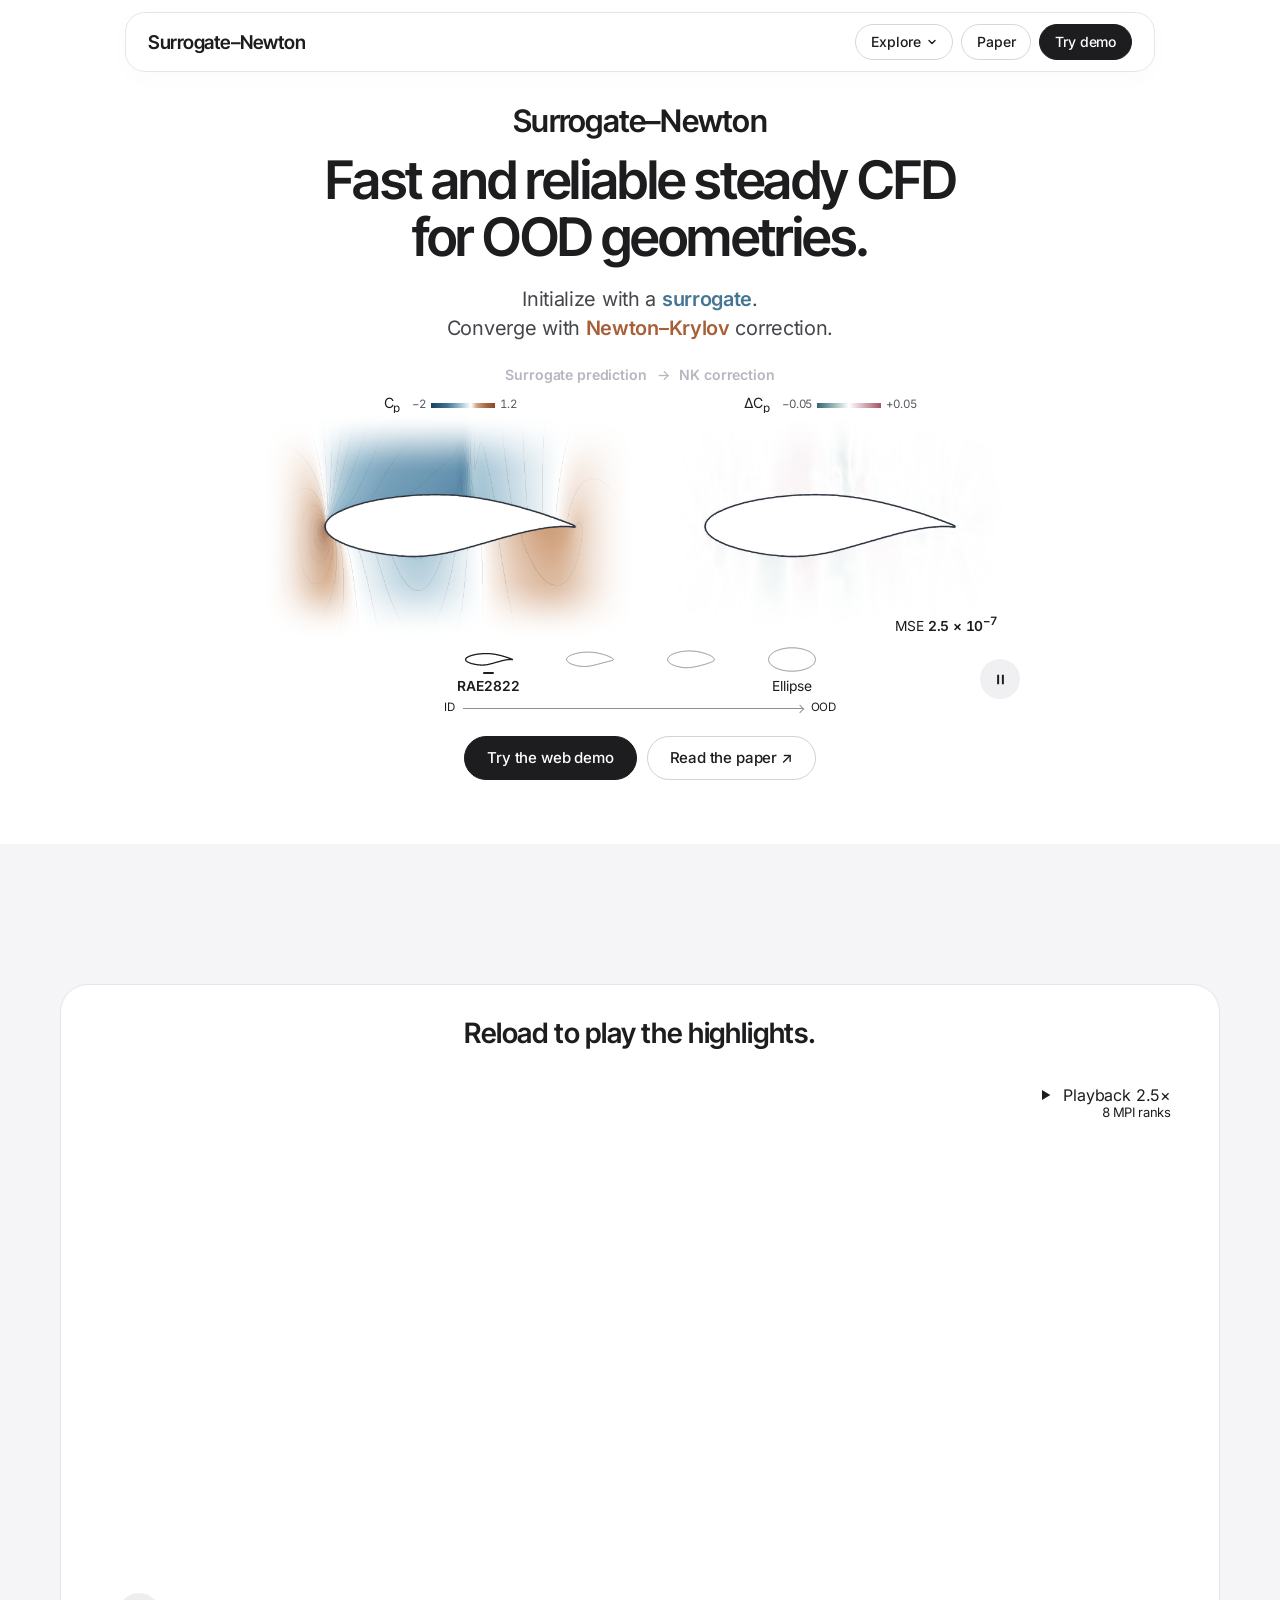
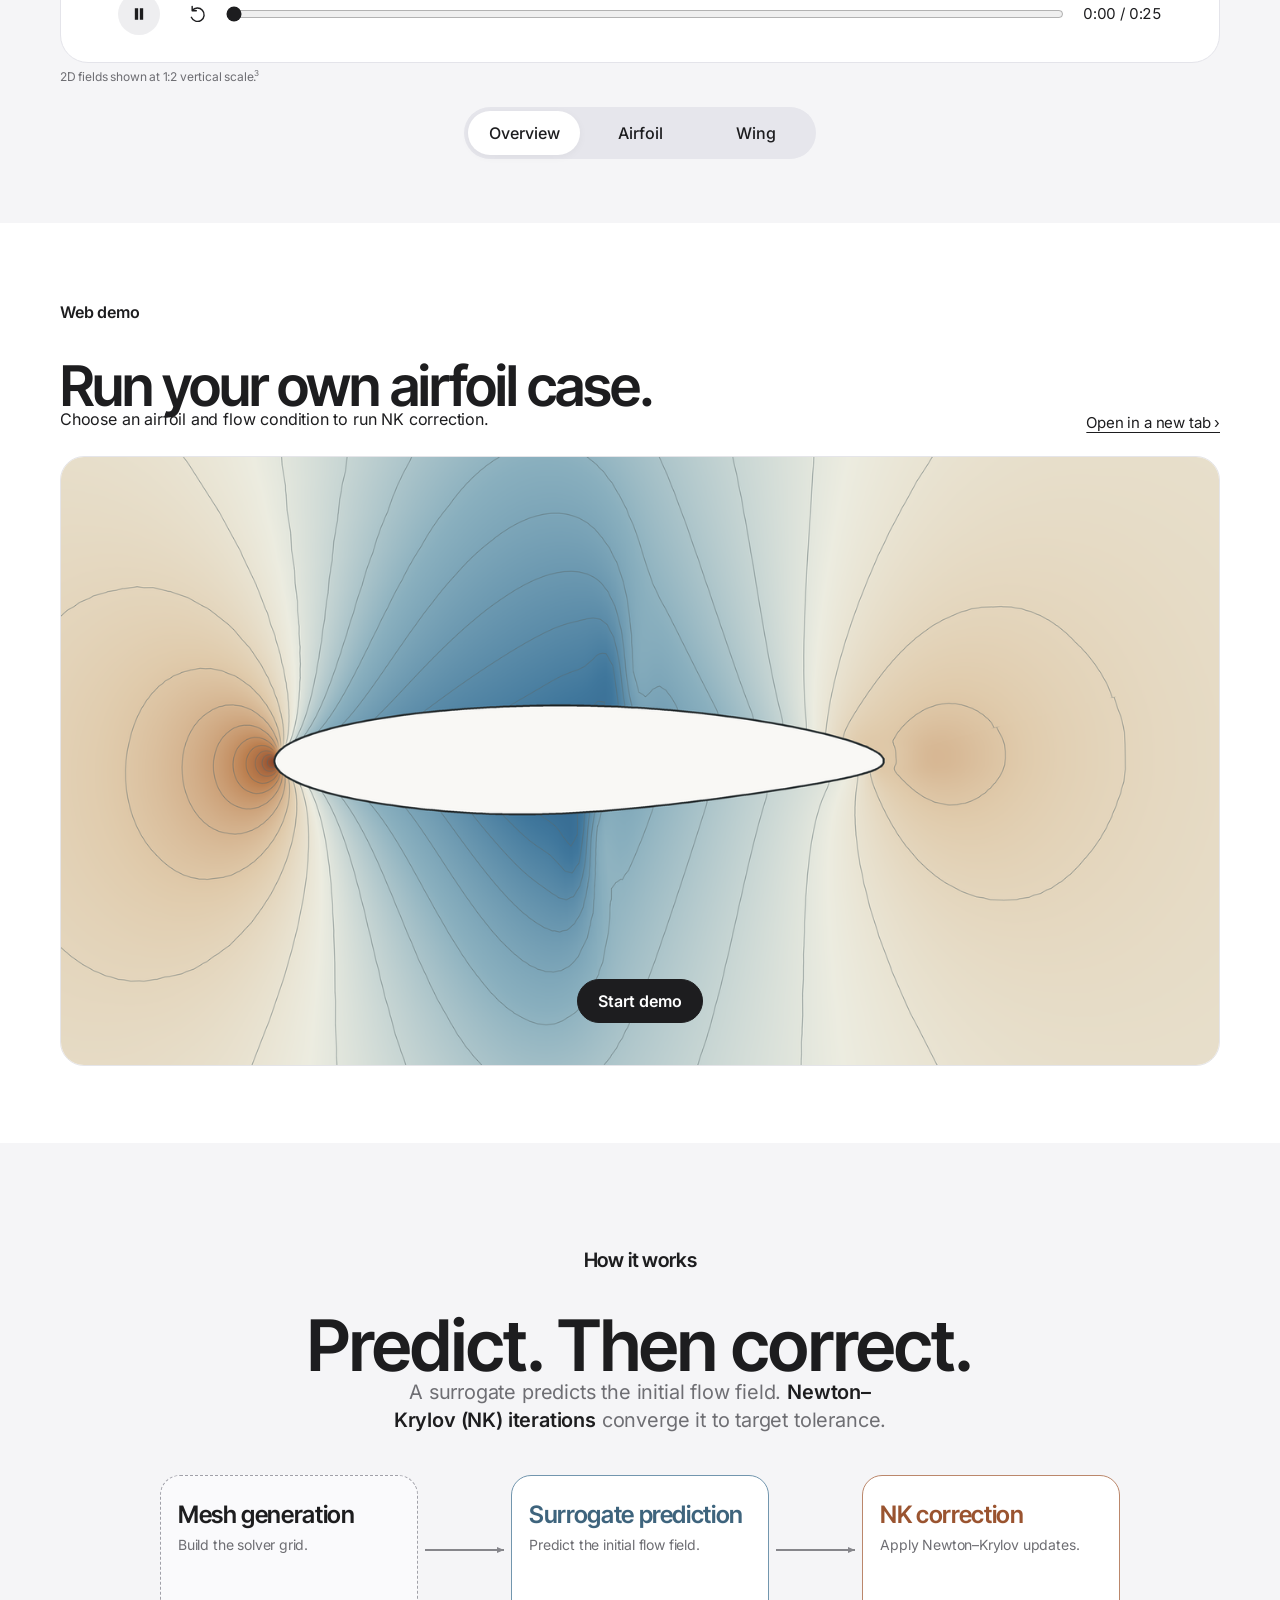
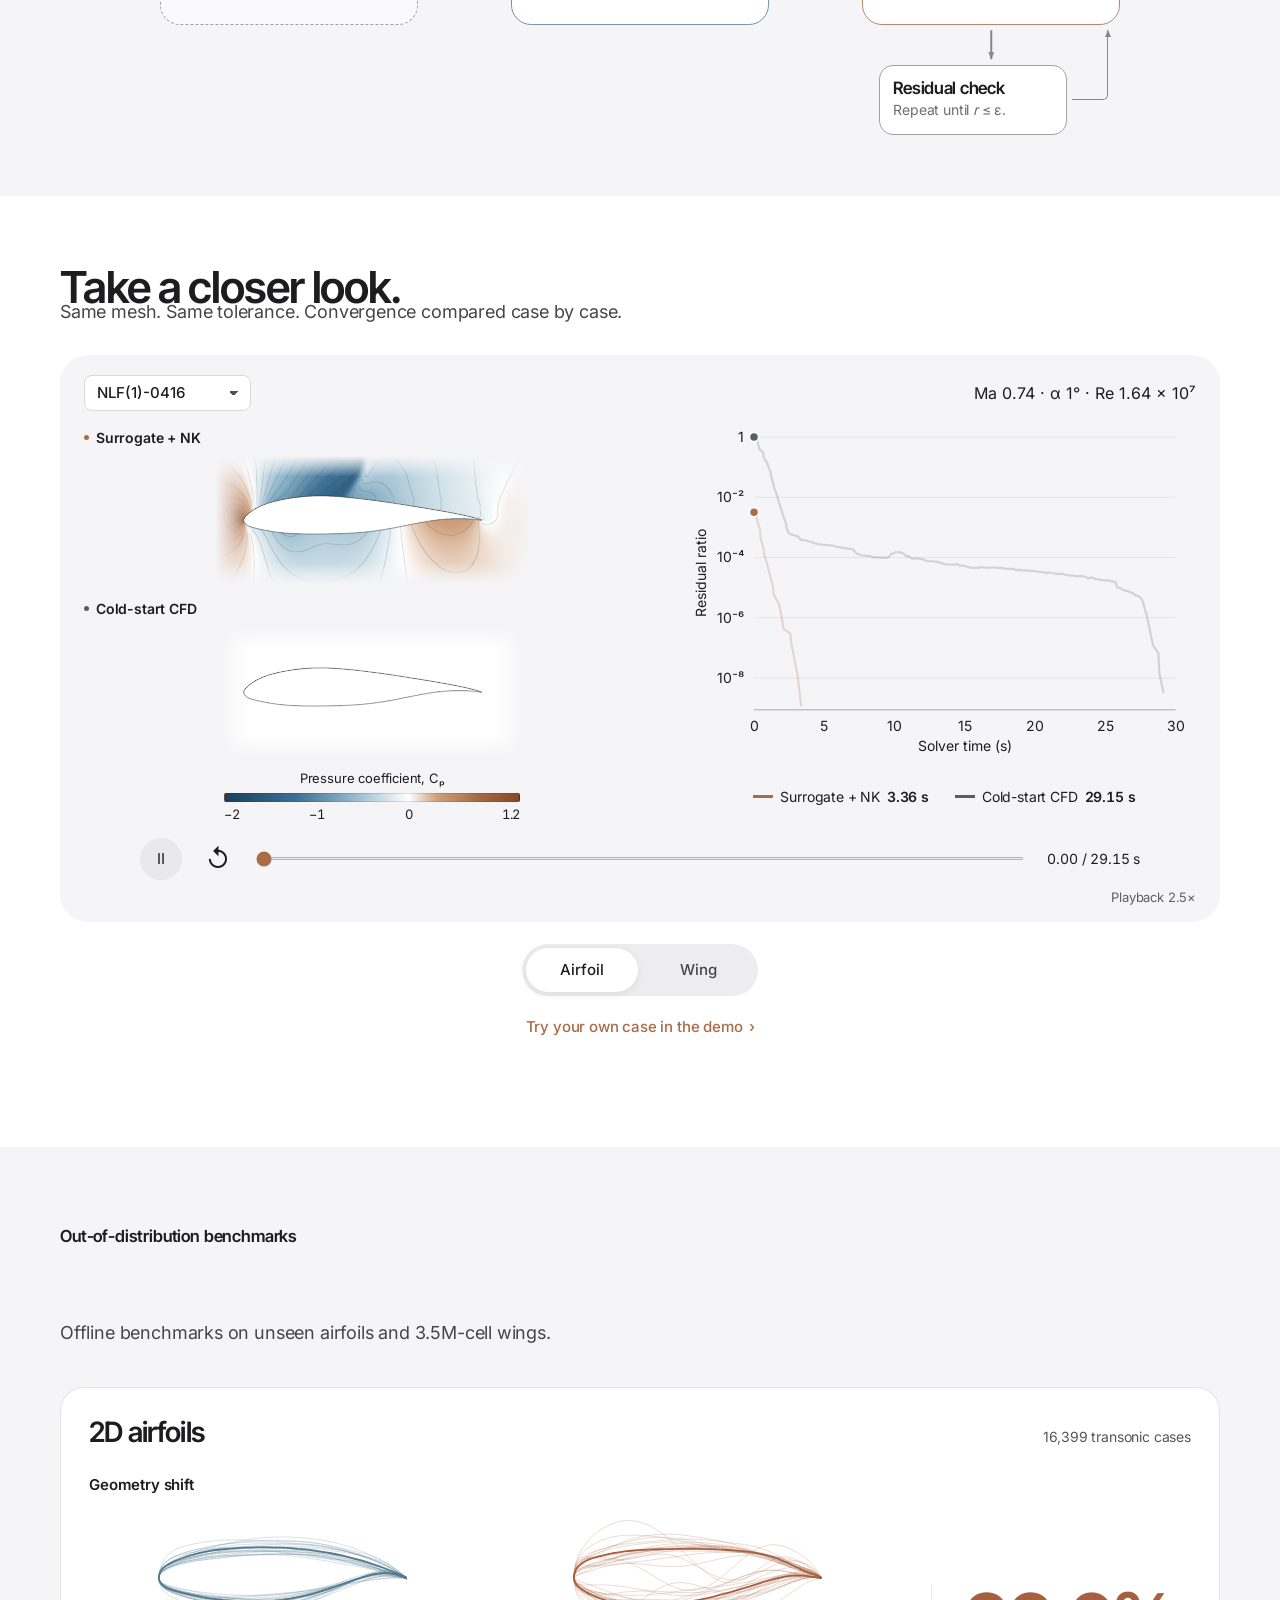
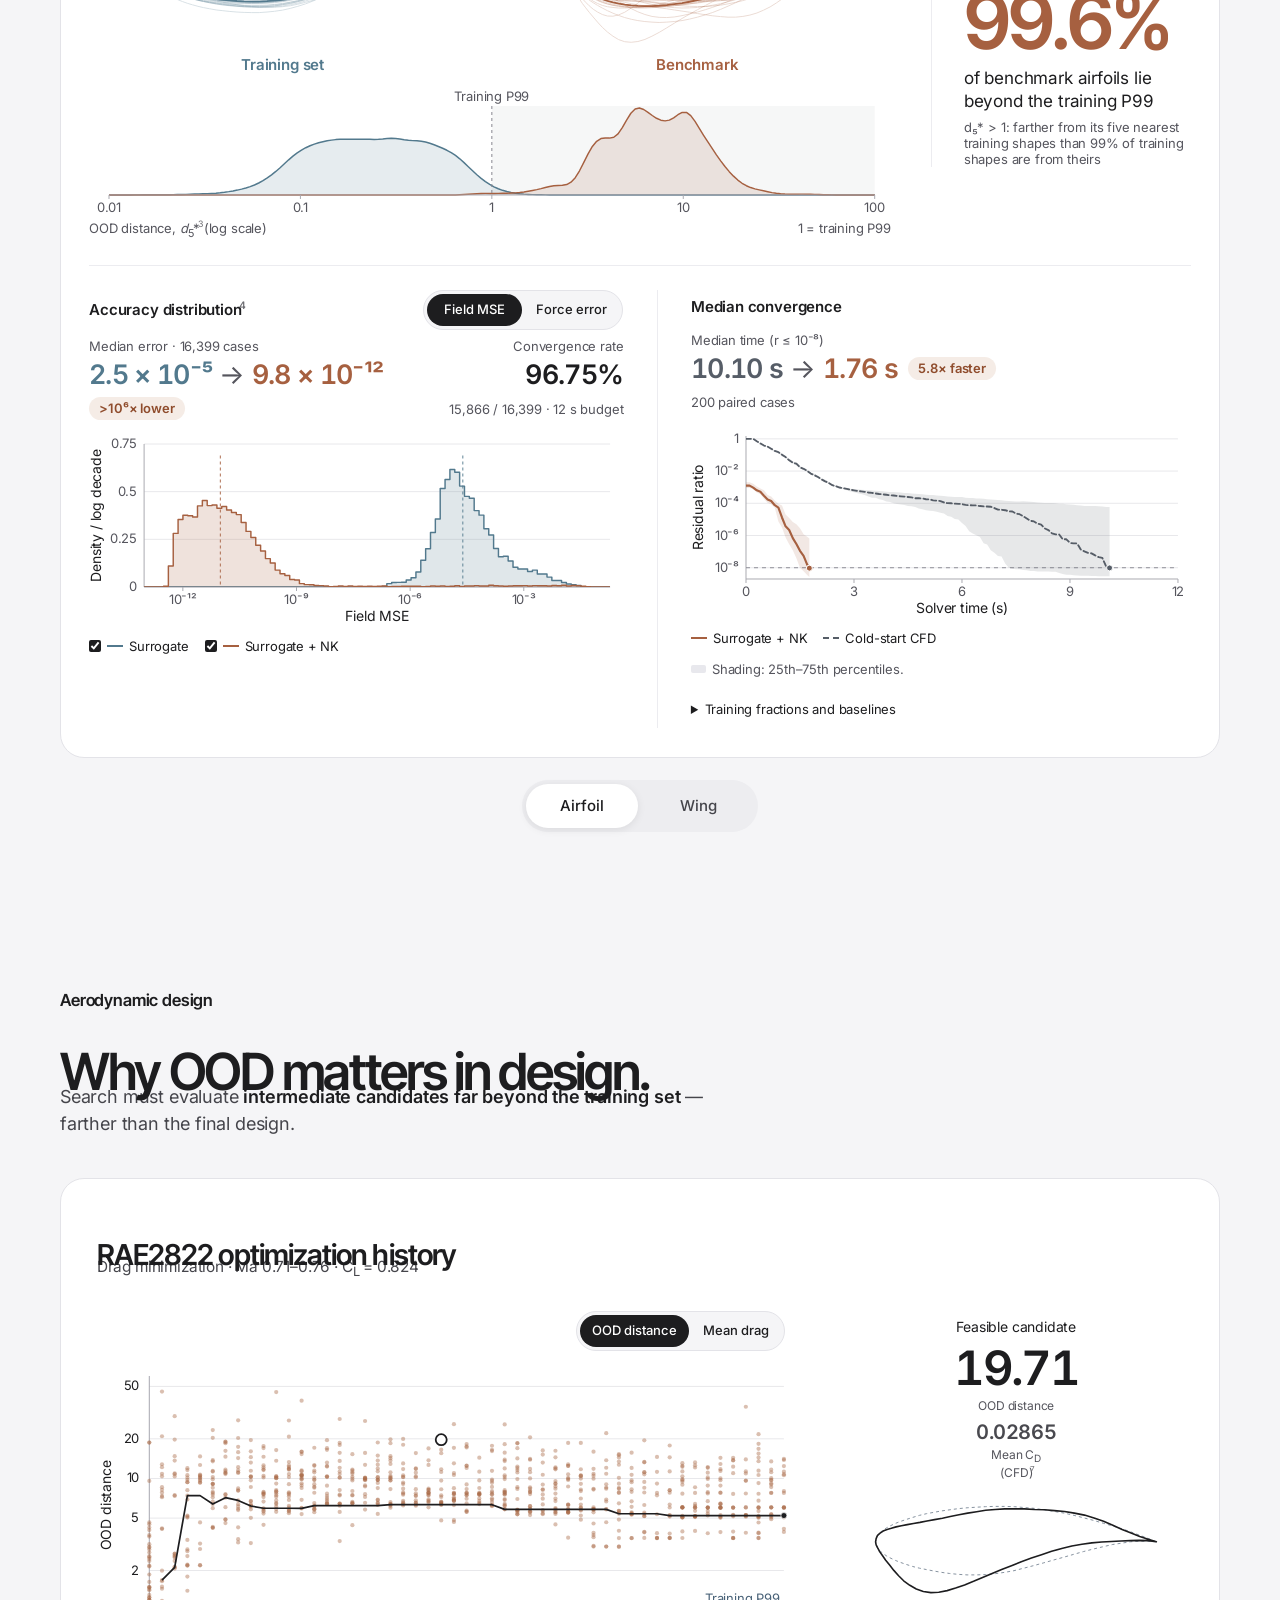
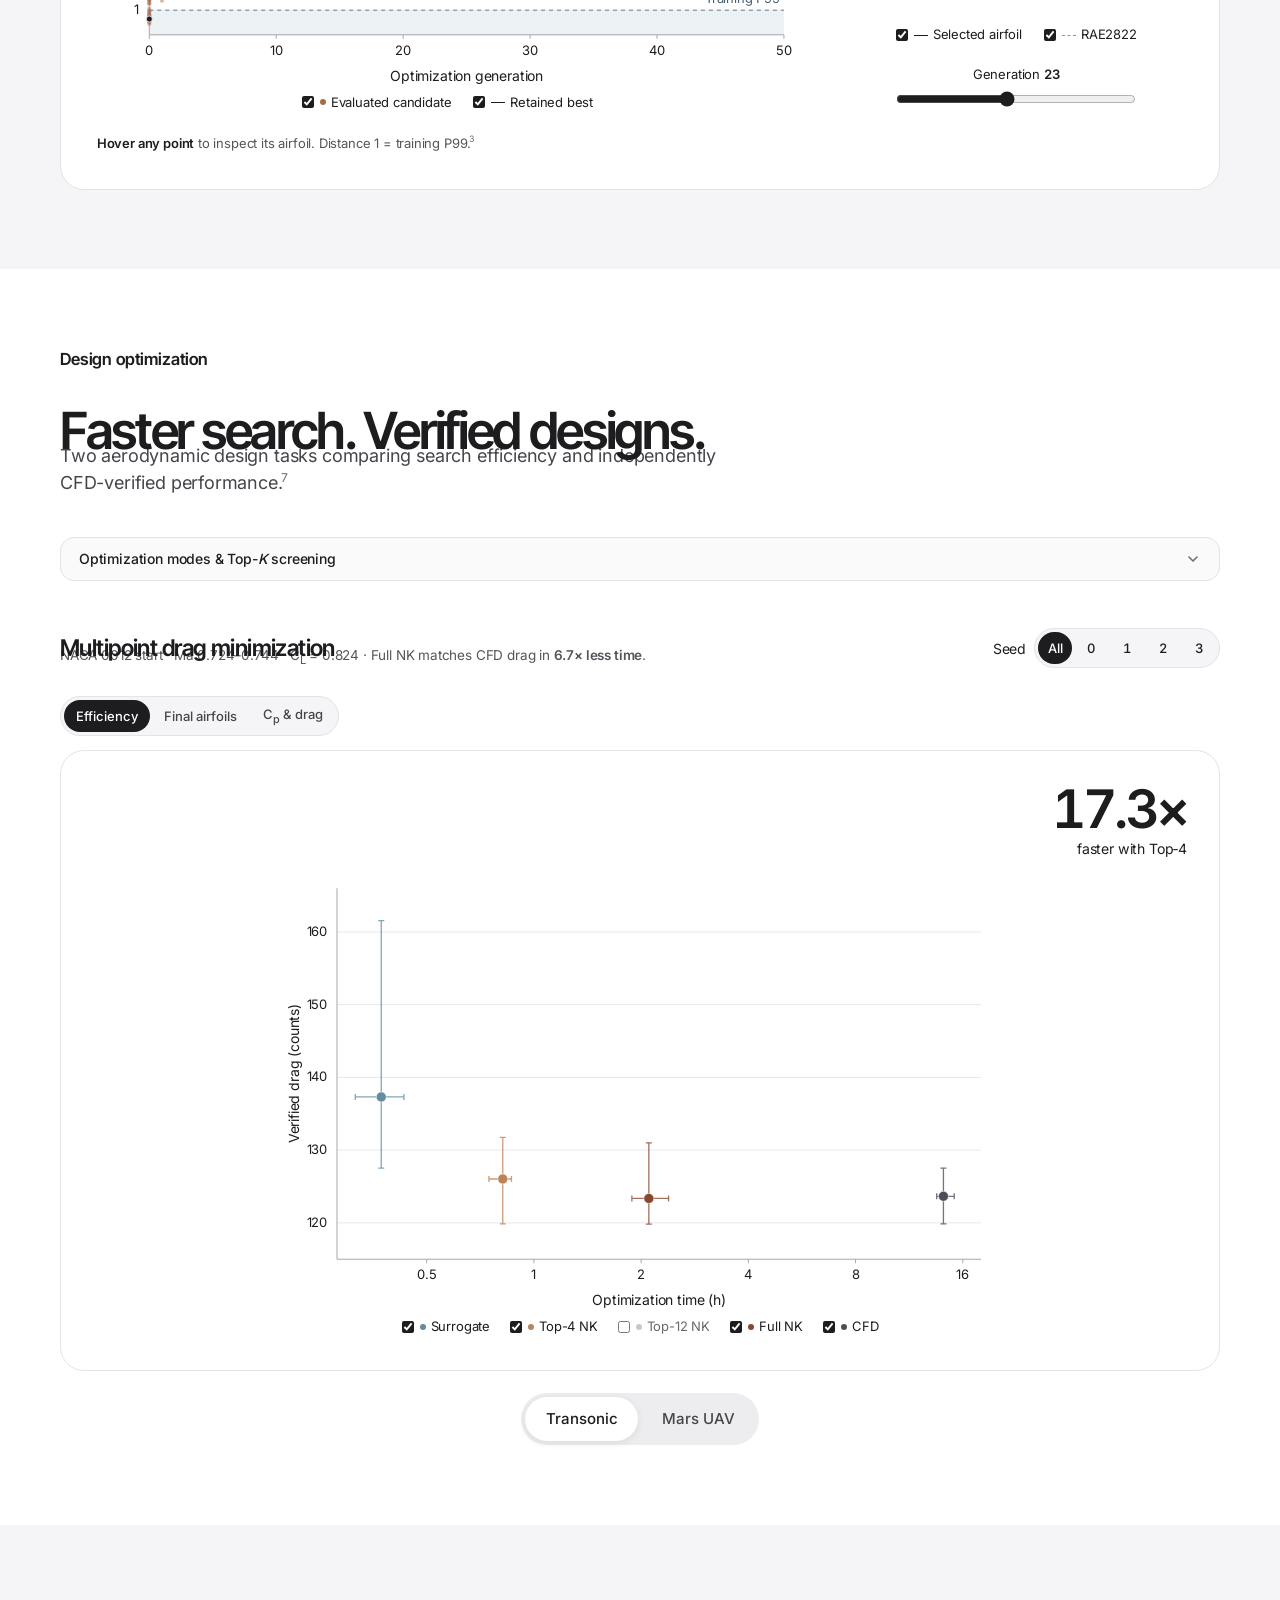
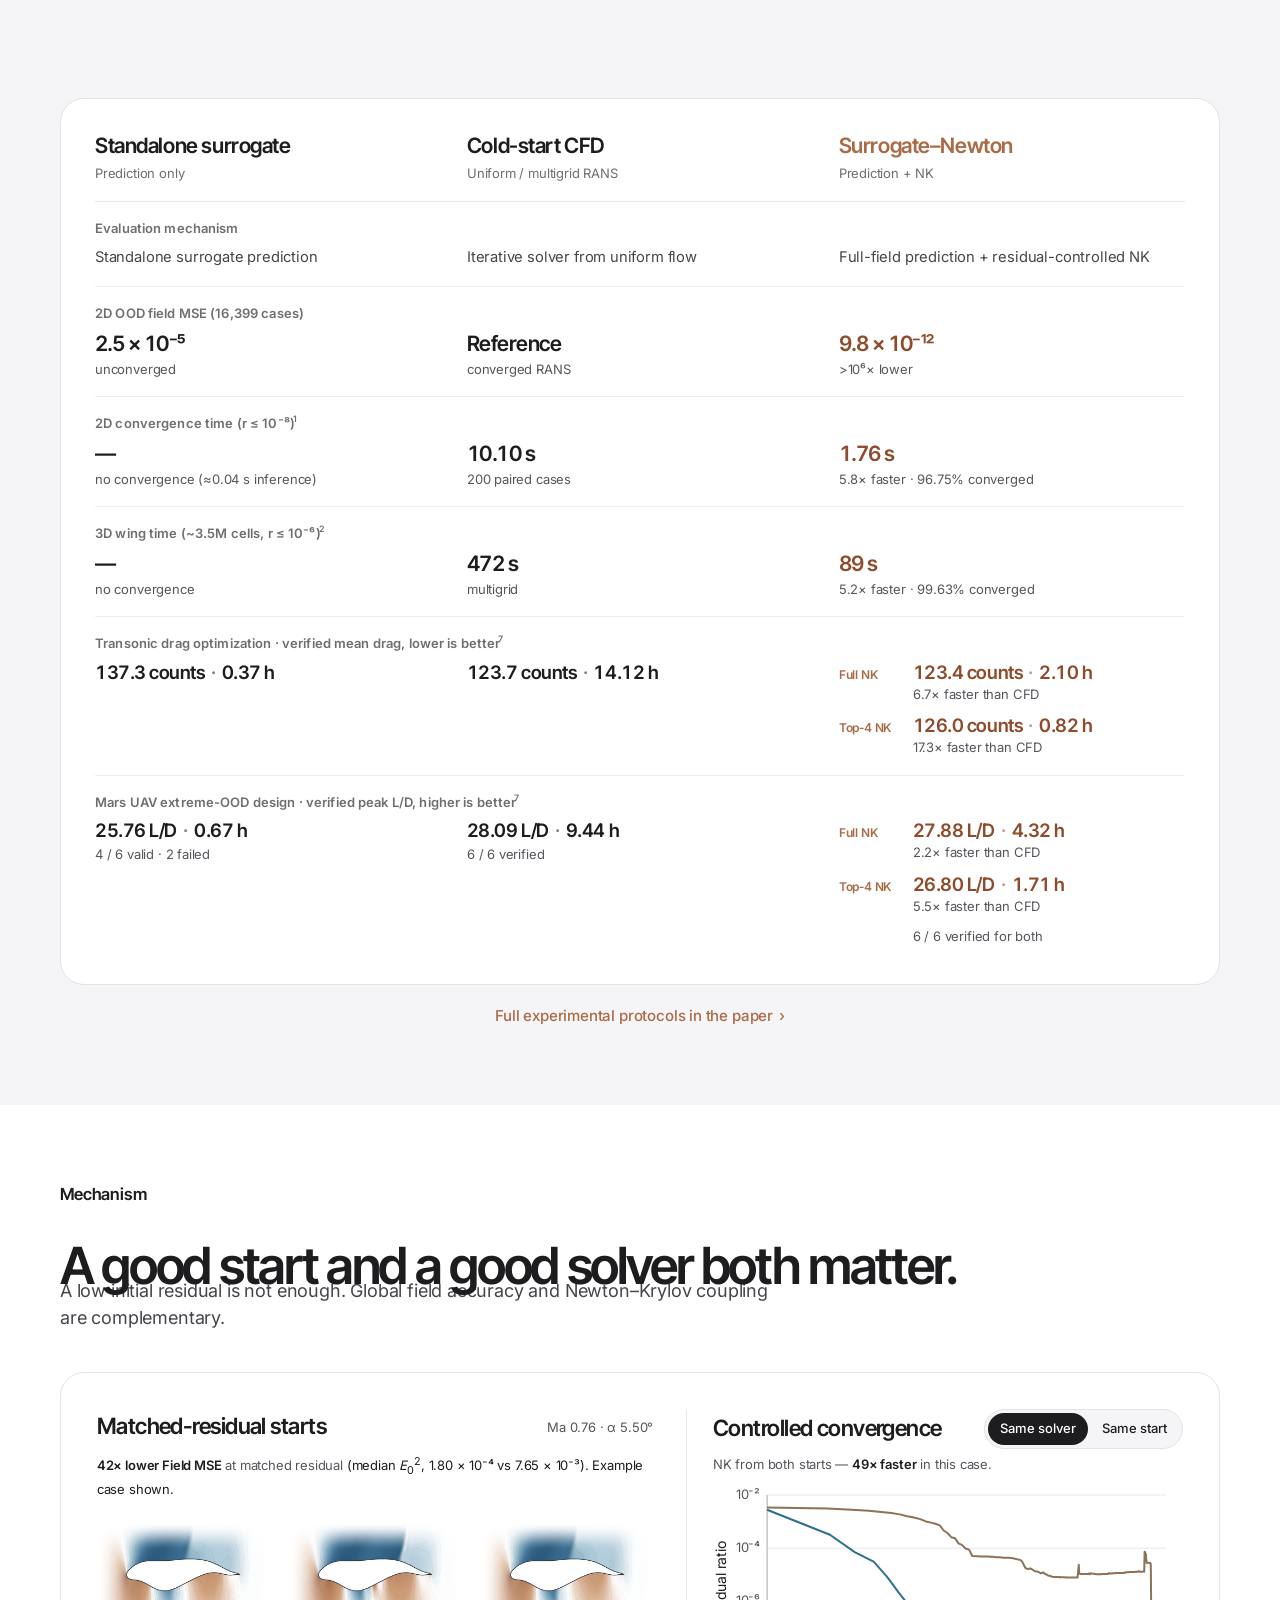
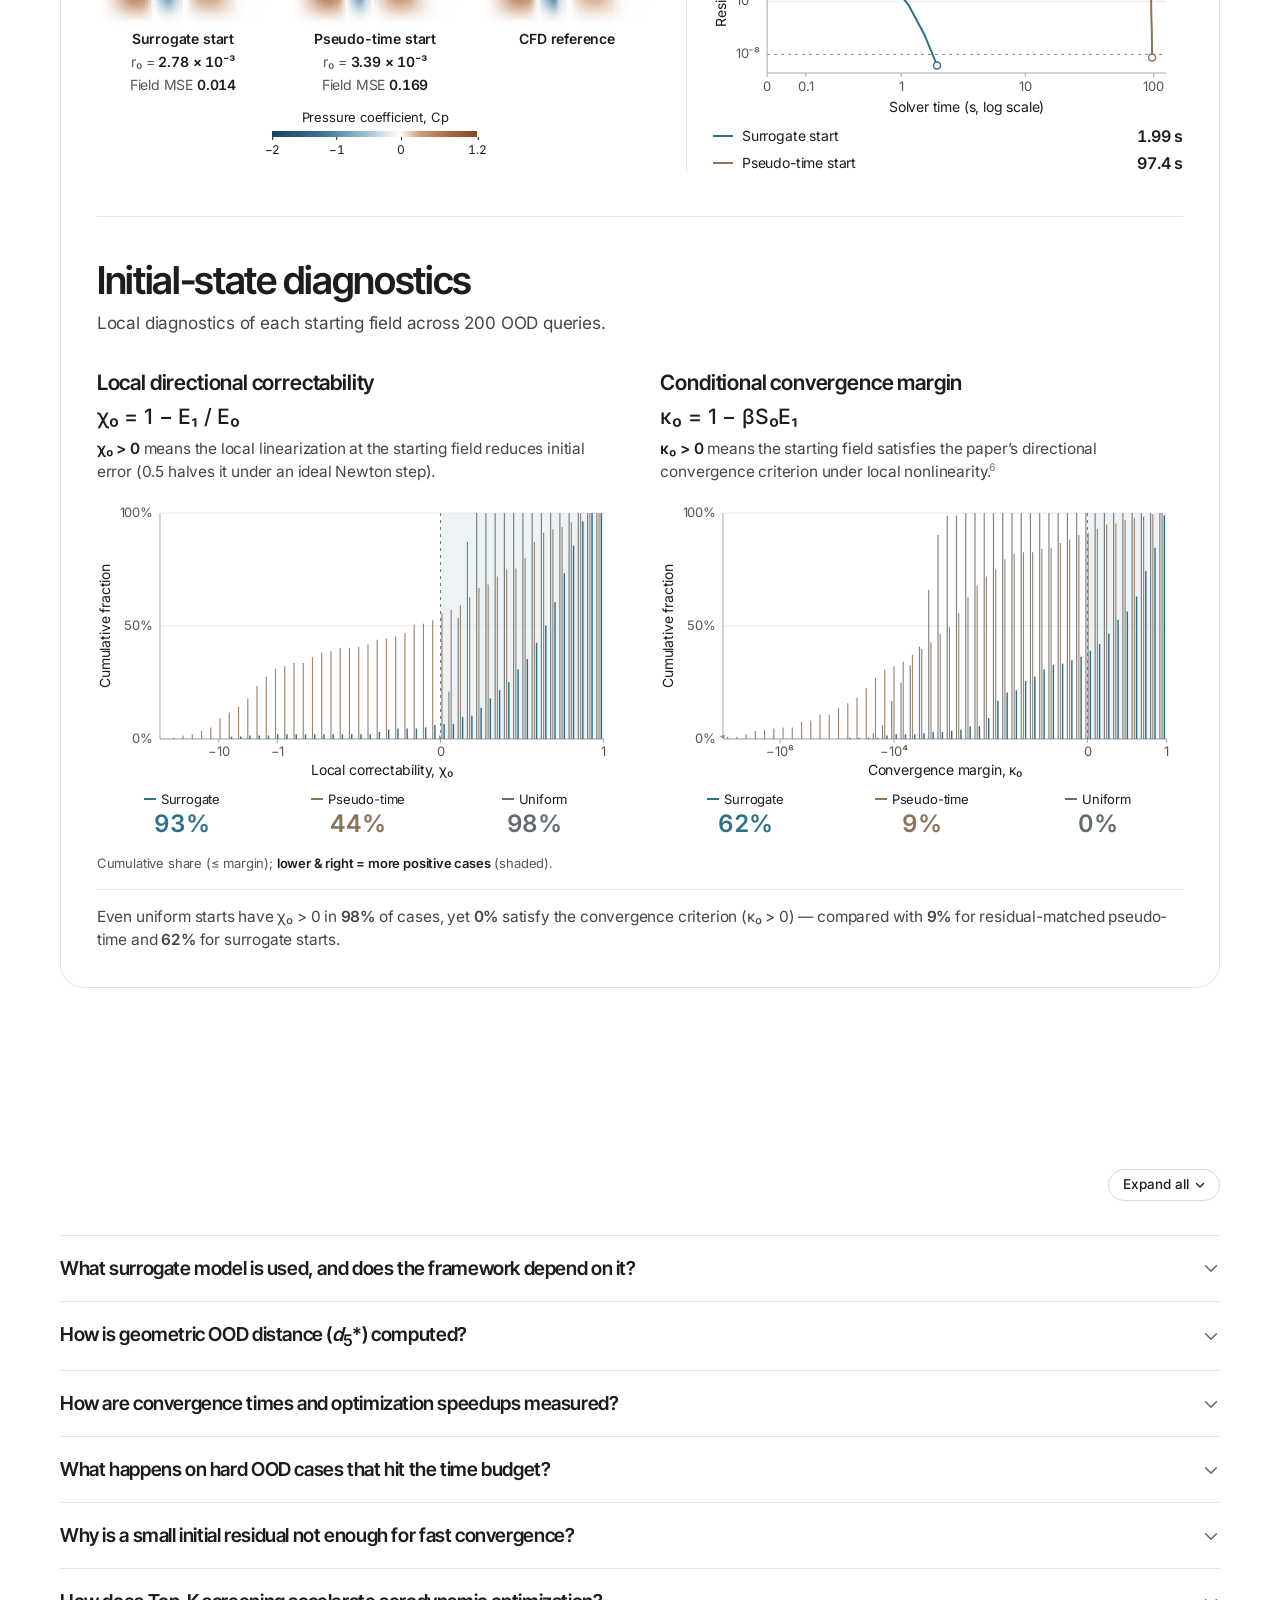
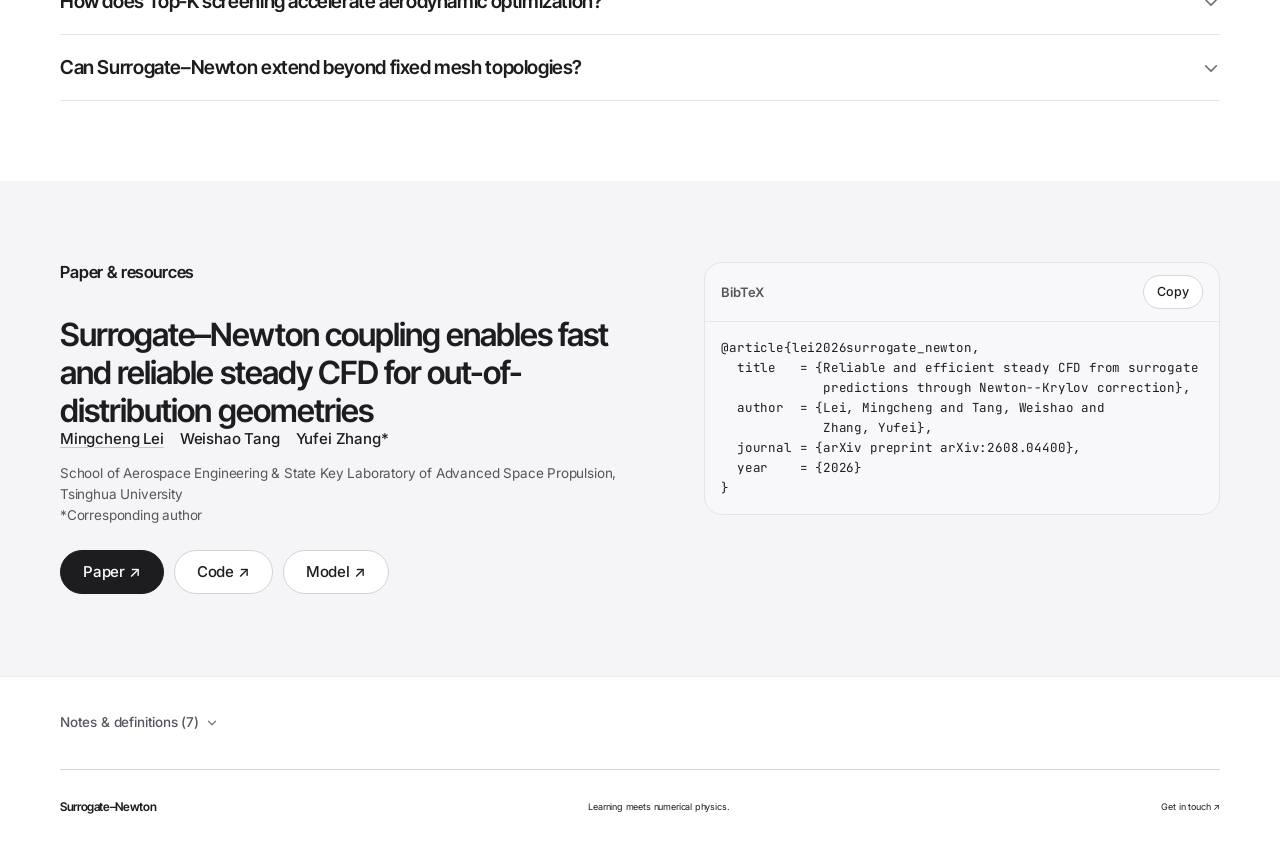
==== commit 6d87c2b6: "Reduce initial project page requests" ====
--- a/index.html
+++ b/index.html
@@ -6,7 +6,7 @@
   <link rel="canonical" href="https://surrogate-newton-cfd.github.io/">
   <meta name="theme-color" content="#ffffff"><title>Surrogate–Newton</title>
   <link rel="icon" href="assets/favicon.svg" type="image/svg+xml">
-  <link rel="stylesheet" href="style.css?v=plan-a-1">
+  <link rel="stylesheet" href="style.css?v=woff2">
   <link rel="stylesheet" href="highlights_controls83.css?v=playback-93">
   <link rel="stylesheet" href="highlights_layout84.css?v=playback-93">
   <link rel="stylesheet" href="highlights_refine85.css?v=playback-93">
@@ -146,11 +146,11 @@
           </div>
         </div>
         <div class="hero-scene-area">
-          <div class="hero-panel" id="scene-overview" role="tabpanel" aria-labelledby="tab-overview"><video class="hero-video-decoder" aria-hidden="true" id="overview-video" width="1600" height="820" muted playsinline preload="auto" poster="assets/highlights/overview-rectangular-cp005-poster.webp" aria-label="Residual convergence surface across geometric out-of-distribution distance with paired pressure and error fields." aria-describedby="overview-timing"><source src="assets/highlights/overview-rectangular-cp005.mp4" type="video/mp4"></video><canvas id="overview-surface" width="1600" height="820" role="img" aria-label="Residual convergence surface across geometric out-of-distribution distance with paired pressure and error fields." aria-describedby="overview-timing"></canvas><span class="visually-hidden" id="overview-timing"></span></div>
-          <div class="hero-panel" id="scene-airfoils" role="tabpanel" aria-labelledby="tab-airfoils" hidden><video class="hero-video-decoder" aria-hidden="true" id="airfoil-matrix-video" width="1920" height="1080" muted playsinline preload="auto" poster="assets/highlights/airfoils-8mpi-cp005-poster.webp" aria-label="Thirty distinct OOD benchmark geometries with adjacent pressure and error fields converging in under 3 seconds each." aria-describedby="airfoil-matrix-description"><source src="assets/highlights/airfoils-8mpi-cp005.mp4" type="video/mp4"></video><canvas id="airfoil-matrix-surface" width="1920" height="1080" role="img" aria-label="Thirty distinct OOD benchmark geometries with adjacent pressure and error fields converging in under 3 seconds each." aria-describedby="airfoil-matrix-description"></canvas><span class="visually-hidden" id="airfoil-matrix-description"></span><p class="compact-only scene-subset-note">12 of 30 cases shown. Open on a wider screen for all 30.</p></div>
+          <div class="hero-panel" id="scene-overview" role="tabpanel" aria-labelledby="tab-overview"><video class="hero-video-decoder" aria-hidden="true" id="overview-video" width="1600" height="820" muted playsinline preload="none" data-src="assets/highlights/overview-rectangular-cp005.mp4" aria-label="Residual convergence surface across geometric out-of-distribution distance with paired pressure and error fields." aria-describedby="overview-timing"></video><canvas id="overview-surface" width="1600" height="820" role="img" aria-label="Residual convergence surface across geometric out-of-distribution distance with paired pressure and error fields." aria-describedby="overview-timing"></canvas><span class="visually-hidden" id="overview-timing"></span></div>
+          <div class="hero-panel" id="scene-airfoils" role="tabpanel" aria-labelledby="tab-airfoils" hidden><video class="hero-video-decoder" aria-hidden="true" id="airfoil-matrix-video" width="1920" height="1080" muted playsinline preload="none" data-src="assets/highlights/airfoils-8mpi-cp005.mp4" aria-label="Thirty distinct OOD benchmark geometries with adjacent pressure and error fields converging in under 3 seconds each." aria-describedby="airfoil-matrix-description"></video><canvas id="airfoil-matrix-surface" width="1920" height="1080" role="img" aria-label="Thirty distinct OOD benchmark geometries with adjacent pressure and error fields converging in under 3 seconds each." aria-describedby="airfoil-matrix-description"></canvas><span class="visually-hidden" id="airfoil-matrix-description"></span><p class="compact-only scene-subset-note">12 of 30 cases shown. Open on a wider screen for all 30.</p></div>
           <div class="hero-panel" id="scene-wings" role="tabpanel" aria-labelledby="tab-wings" hidden>
             <div class="wing-media">
-              <video class="hero-video-decoder" id="wing-video" width="1600" height="810" muted playsinline preload="auto" poster="assets/highlights/wing-paired-poster.webp" aria-hidden="true"><source src="assets/highlights/wing-paired.mp4" type="video/mp4"></video>
+              <video class="hero-video-decoder" id="wing-video" width="1600" height="810" muted playsinline preload="none" data-src="assets/highlights/wing-paired.mp4" aria-hidden="true"></video>
               <canvas id="wing-canvas" width="1600" height="810" role="img" aria-label="One DLR-F6 semispan on 3,527,680 volume cells: surface pressure coefficient, local Mach sections and pressure-gradient contours evolving through NK correction"></canvas>
               <span id="wing-conditions" hidden><span id="wing-mach-angle"></span> <span class="wing-condition-divider" aria-hidden="true">·</span> <span id="wing-reynolds"></span></span>
               <figure class="wing-case-chart" aria-label="Displayed wing case convergence comparison">
@@ -781,15 +781,15 @@
             <div class="mechanism-pressure-body">
               <div class="mechanism-fields">
                 <figure>
-                  <img src="assets/mechanism-pressure-surrogate.webp?v=matched-cp" width="640" height="382" decoding="async" alt="Pressure coefficient around the airfoil in the surrogate starting field">
+                  <img src="assets/mechanism-pressure-surrogate.webp?v=matched-cp" width="640" height="382" loading="lazy" decoding="async" alt="Pressure coefficient around the airfoil in the surrogate starting field">
                   <figcaption><strong>Surrogate start</strong><span>r₀ = <b data-initial-residual="warm">2.78 × 10⁻³</b></span><span>Field MSE <b data-mse="0">0.014</b></span></figcaption>
                 </figure>
                 <figure>
-                  <img src="assets/mechanism-pressure-pseudo_time.webp?v=matched-cp" width="640" height="382" decoding="async" alt="Pressure coefficient around the airfoil in the residual-matched pseudo-time starting field">
+                  <img src="assets/mechanism-pressure-pseudo_time.webp?v=matched-cp" width="640" height="382" loading="lazy" decoding="async" alt="Pressure coefficient around the airfoil in the residual-matched pseudo-time starting field">
                   <figcaption><strong>Pseudo-time start</strong><span>r₀ = <b data-initial-residual="matched">3.39 × 10⁻³</b></span><span>Field MSE <b data-mse="1">0.169</b></span></figcaption>
                 </figure>
                 <figure>
-                  <img src="assets/mechanism-pressure-reference.webp?v=matched-cp" width="640" height="382" decoding="async" alt="Pressure coefficient around the airfoil in the converged CFD reference field">
+                  <img src="assets/mechanism-pressure-reference.webp?v=matched-cp" width="640" height="382" loading="lazy" decoding="async" alt="Pressure coefficient around the airfoil in the converged CFD reference field">
                   <figcaption><strong>CFD reference</strong></figcaption>
                 </figure>
               </div>
@@ -951,12 +951,11 @@
 
 <script src="field-display.js?v=closer-cases" defer></script>
 <script src="flow-renderer.js?v=closer-cases" defer></script>
-<script src="highlights-draw.js?v=playback-93" defer></script>
-<script src="highlights_playback93.js?v=polish-2" defer></script>
+<script src="highlights_playback93.js?v=near-viewport" defer></script>
 <script src="app.js?v=release-20261125" defer></script>
 <script src="web-demo.js?v=embed-refresh" defer></script>
 <script src="method.js?v=4" defer></script>
-<script src="closer-look.js?v=closer-unlocked" defer></script>
+<script src="closer-look.js?v=near-viewport" defer></script>
 <script src="offline-ood.js?v=fig6c-1085-links" defer></script>
 <script src="hero-flow.js?v=hero-sweep-2" defer></script>
 <script src="mechanism.js?v=polish-1" defer></script>
--- a/style.css
+++ b/style.css
@@ -1,9 +1,9 @@
-@font-face{font-family:'Inter';font-style:normal;font-weight:400;font-display:swap;src:url('assets/inter-400.ttf') format('truetype')}
-@font-face{font-family:'Inter';font-style:normal;font-weight:500;font-display:swap;src:url('assets/inter-500.ttf') format('truetype')}
-@font-face{font-family:'Inter';font-style:normal;font-weight:600;font-display:swap;src:url('assets/inter-600.ttf') format('truetype')}
-@font-face{font-family:'Inter Tight';font-style:normal;font-weight:600;font-display:swap;src:url('assets/inter-tight-600.ttf') format('truetype')}
-@font-face{font-family:'JetBrains Mono';font-style:normal;font-weight:400;font-display:swap;src:url('assets/jetbrains-mono-400.ttf') format('truetype')}
-@font-face{font-family:'JetBrains Mono';font-style:normal;font-weight:500;font-display:swap;src:url('assets/jetbrains-mono-500.ttf') format('truetype')}
+@font-face{font-family:'Inter';font-style:normal;font-weight:400;font-display:swap;src:url('assets/inter-400.woff2') format('woff2')}
+@font-face{font-family:'Inter';font-style:normal;font-weight:500;font-display:swap;src:url('assets/inter-500.woff2') format('woff2')}
+@font-face{font-family:'Inter';font-style:normal;font-weight:600;font-display:swap;src:url('assets/inter-600.woff2') format('woff2')}
+@font-face{font-family:'Inter Tight';font-style:normal;font-weight:600;font-display:swap;src:url('assets/inter-tight-600.woff2') format('woff2')}
+@font-face{font-family:'JetBrains Mono';font-style:normal;font-weight:400;font-display:swap;src:url('assets/jetbrains-mono-400.woff2') format('woff2')}
+@font-face{font-family:'JetBrains Mono';font-style:normal;font-weight:500;font-display:swap;src:url('assets/jetbrains-mono-500.woff2') format('woff2')}
 :root{--paper:#ffffff;--white:#fff;--ink:#1d1d1f;--muted:#6e6e73;--line:#d2d2d7;--blue:#447693;--copper:#aa6b47;--mono:'JetBrains Mono',ui-monospace,Menlo,Consolas,monospace;--sans:'Inter','Helvetica Neue',Arial,sans-serif;--display:'Inter Tight','Inter','Helvetica Neue',Arial,sans-serif;--ease:cubic-bezier(.2,.65,.3,1)}
 *{box-sizing:border-box}html{scroll-behavior:smooth;scroll-padding-top:100px}body{margin:0;color:var(--ink);background:var(--paper);font-family:var(--sans);-webkit-font-smoothing:antialiased}a{color:inherit;text-decoration:none}button,input{font:inherit}button{color:inherit;cursor:pointer}button,a,input{-webkit-tap-highlight-color:transparent}button{border:0}a:focus-visible,button:focus-visible,input:focus-visible,canvas:focus-visible{outline:2px solid var(--copper);outline-offset:5px}[hidden]{display:none!important}::selection{background:#d9c6b6;color:var(--ink)}img{max-width:100%;display:block}button{background:none}p{line-height:1.6}svg{display:block}h1,h2,h3,p{margin:0}h1,h2,h3{font-weight:500}.wrap{max-width:1240px;margin:auto;width:calc(100% - 112px)}.wrap-wide{max-width:1480px;margin:auto;width:calc(100% - 48px)}.section{padding:114px 0}.eyebrow,.small-label{font-family:var(--mono);font-size:10px;font-weight:400;letter-spacing:.12em;line-height:1.5}.eyebrow{margin-bottom:25px;color:#1d1d1f}.small-label{color:var(--muted)}.section-heading{display:flex;align-items:flex-end;justify-content:space-between;gap:40px;margin-bottom:49px}h2{font-size:clamp(34px,4.35vw,61px);line-height:1.08;letter-spacing:-.052em}.heading-note{font-size:14px;line-height:1.7;color:var(--muted);padding-bottom:4px;max-width:340px}.blue{color:var(--blue)}.copper{color:var(--copper)}.skip{position:fixed;left:20px;top:-80px;background:var(--ink);color:white;padding:15px;z-index:200}.skip:focus{top:12px}
 .site-header{height:82px;position:absolute;top:0;width:100%;z-index:10}.nav{height:82px;display:flex;align-items:center;justify-content:space-between;border-bottom:1px solid #d2d2d7;gap:20px}.brand{display:flex;align-items:center;gap:10px;font-size:17px;font-weight:600;letter-spacing:-.05em;white-space:nowrap}.brand svg{width:36px;height:25px;color:var(--copper)}.brand-dash{font-weight:400;color:var(--copper)}.nav-links{display:flex;gap:28px;font-size:12px;color:#1d1d1f}.nav-links a:hover{color:var(--copper)}.nav-paper{font-size:12px;display:flex;gap:25px;align-items:center}.nav-paper span{font-size:18px}.hero{padding-top:146px;overflow:hidden}.hero-copy{text-align:center;position:relative;z-index:2}.hero .eyebrow{display:flex;align-items:center;justify-content:center;gap:10px;font-size:9px;margin-bottom:26px;letter-spacing:.13em}.status-dot{width:5px;height:5px;background:var(--copper);border-radius:50%;display:inline-block}.eyebrow-divider{margin:0 3px;color:#aaa}.hero h1{font-size:clamp(56px,7.8vw,108px);line-height:1.00;letter-spacing:-.072em;font-weight:500}.hero h1>span{color:var(--copper)}.hero-lede{font-size:15px;color:#1d1d1f;line-height:1.6;margin-top:24px;letter-spacing:-.015em}.hero-actions{display:flex;justify-content:center;gap:27px;align-items:center;margin-top:27px}.button{display:inline-flex;align-items:center;justify-content:space-between;gap:35px;min-height:45px;border-radius:4px;padding:0 20px;font-size:12px;transition:background .25s,transform .25s}.button.dark{background:var(--ink);color:#fff}.button.dark:hover{background:#333336;transform:translateY(-2px)}.button span{font-size:17px}.text-link{font-size:12px;display:inline-flex;gap:22px;align-items:center}.text-link:hover{color:var(--copper)}.text-link span{font-size:17px}.hero-scene{height:450px;margin-top:-1px;position:relative;isolation:isolate}.wing-canvas{position:absolute;width:100%;height:100%;inset:0;cursor:grab;touch-action:pan-y;z-index:2}.wing-canvas:active{cursor:grabbing}.wing-shadow{position:absolute;left:25%;right:25%;height:45px;bottom:92px;background:#6e6e73;filter:blur(35px);opacity:.13;border-radius:50%;transform:rotate(-5deg);z-index:-1}.scene-grid{position:absolute;left:10%;right:10%;top:120px;bottom:5px;opacity:.24;transform:perspective(550px) rotateX(62deg);background-image:linear-gradient(#d2d2d7 1px,transparent 1px),linear-gradient(90deg,#d2d2d7 1px,transparent 1px);background-size:55px 55px;mask-image:radial-gradient(ellipse,#000 0%,transparent 68%);z-index:-1}.scene-label{position:absolute;left:8%;top:79px;display:flex;align-items:flex-start;gap:12px;font-family:var(--mono);font-size:8px;letter-spacing:.09em;line-height:1.7;color:#1d1d1f;z-index:3;pointer-events:none}.scene-label strong{font:400 11px var(--sans);letter-spacing:0;color:#1d1d1f;display:block;margin-top:5px}.tiny-square{width:6px;height:6px;border:1px solid #86868b;margin-top:3px}.scene-tools{position:absolute;bottom:26px;left:50%;transform:translateX(-50%);display:flex;gap:12px;align-items:center;z-index:4}.segmented{display:inline-flex;align-items:center;padding:4px;background:#e8e8ed;border-radius:5px;gap:3px}.segmented button{border-radius:3px;font-size:10px;padding:10px 14px;white-space:nowrap;color:#1d1d1f;transition:background .2s,color .2s,box-shadow .2s}.segmented button.selected{background:#fff;color:var(--ink);box-shadow:0 1px 4px #2221}.circle-button{border:1px solid #d2d2d7;border-radius:50%;height:35px;width:35px;font-size:14px;display:inline-flex;align-items:center;justify-content:center;flex-shrink:0}.circle-button:hover{background:#e8e8ed}.scene-tools .circle-button{font-size:11px}.drag-hint{position:absolute;right:8%;top:90px;font:8px var(--mono);letter-spacing:.1em;color:#1d1d1f;z-index:3;pointer-events:none}.drag-hint span{margin-left:13px}.scene-scale{position:absolute;right:8%;bottom:35px;display:flex;align-items:center;gap:8px;font:7px var(--mono);letter-spacing:.08em;color:#1d1d1f;z-index:3;pointer-events:none}.scene-scale i{width:70px;height:3px;background:linear-gradient(90deg,#23517c,#97b4bb,#e7e3d5,#ba8355)}.hero-bottom{display:flex;justify-content:space-between;align-items:center;border-top:1px solid var(--line);padding:22px 0;color:#1d1d1f;font-size:10px}.hero-bottom a{display:flex;gap:25px;color:#1d1d1f}.wing-fallback{position:absolute;inset:50px 15% 60px;border-radius:50%;overflow:hidden}
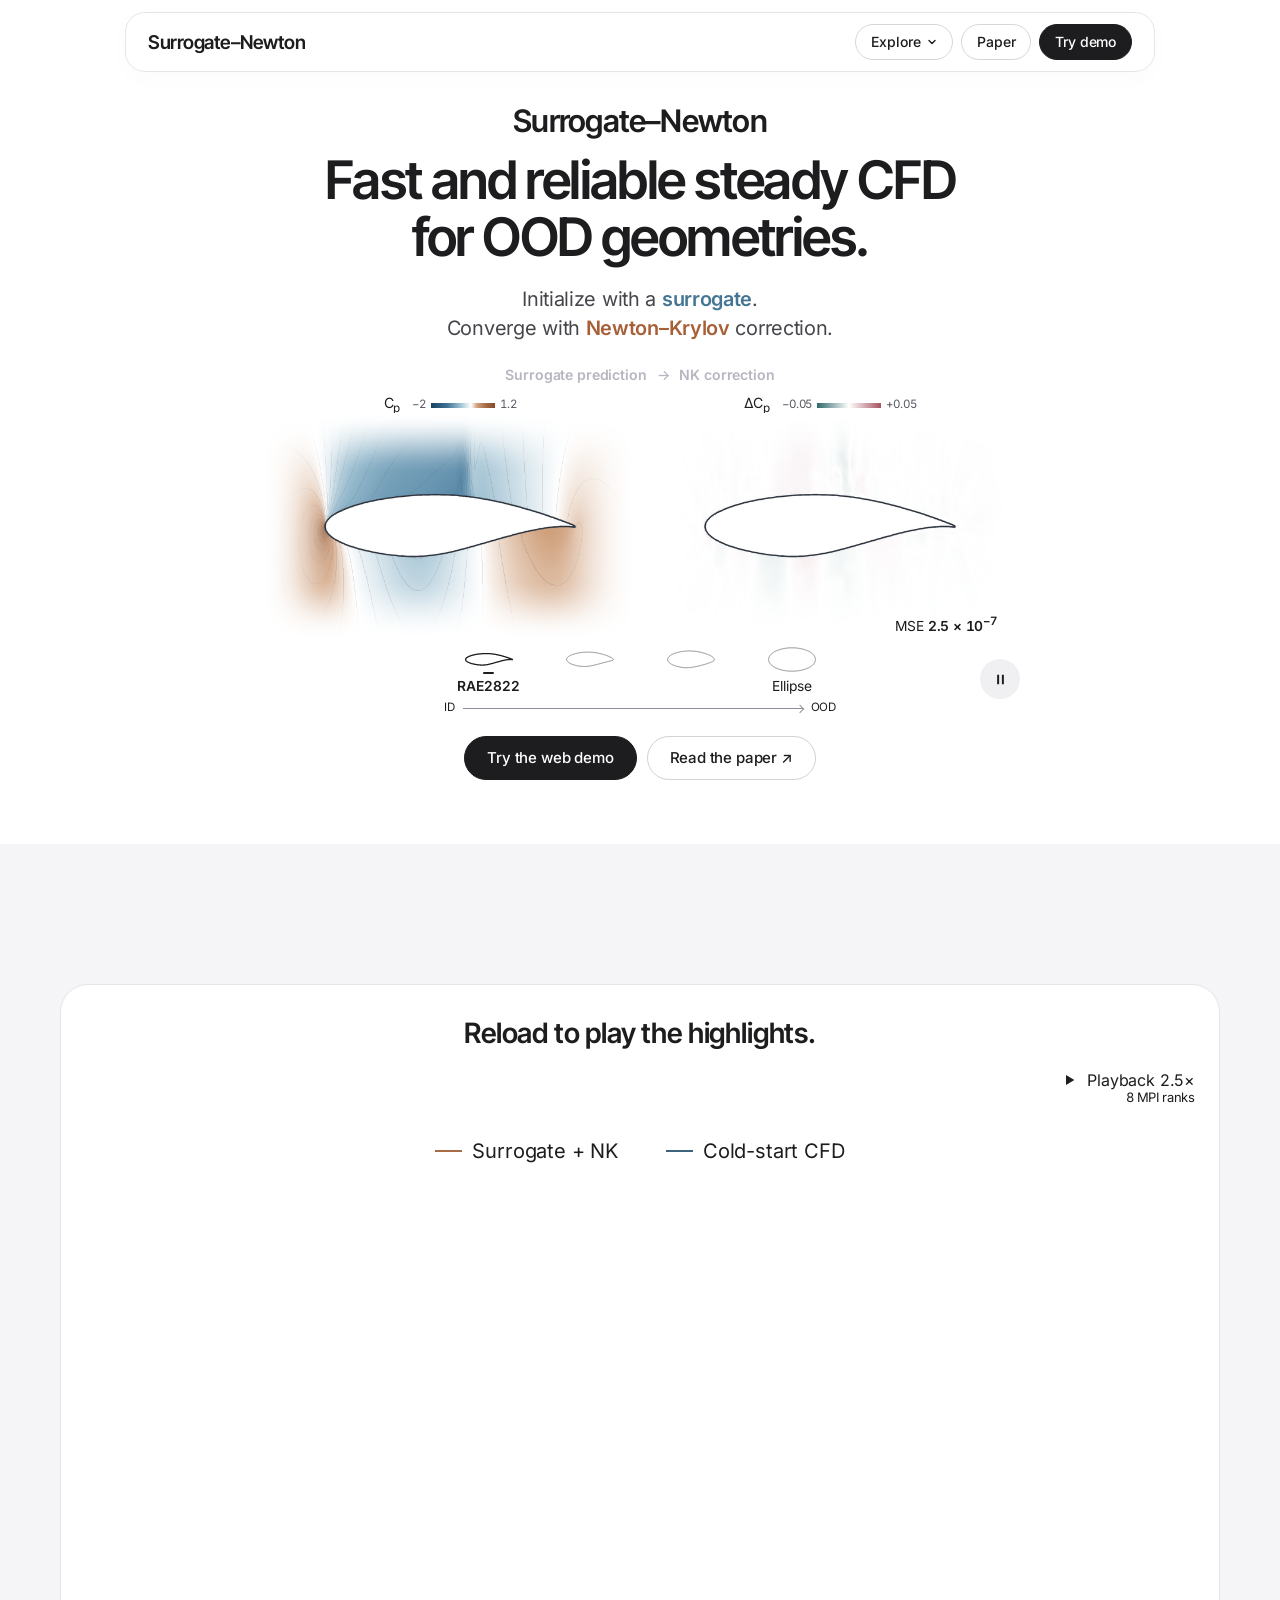
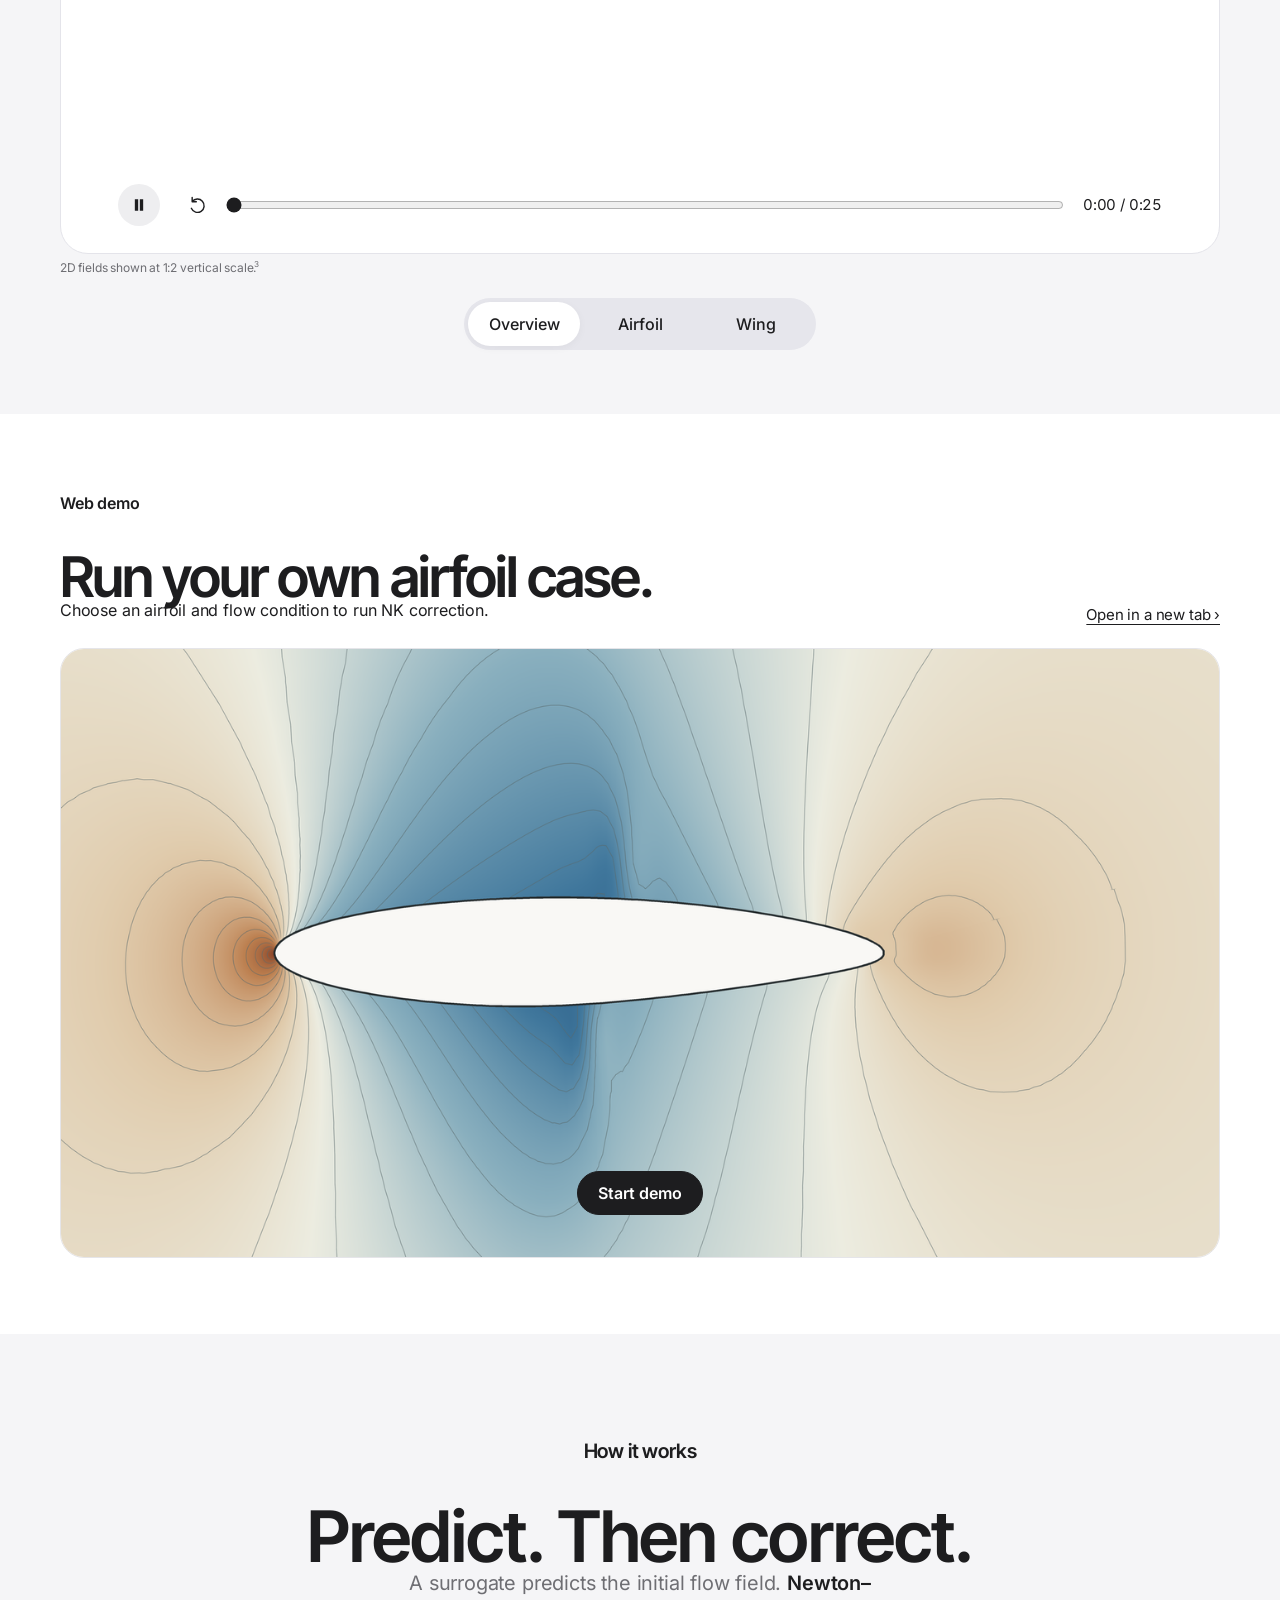
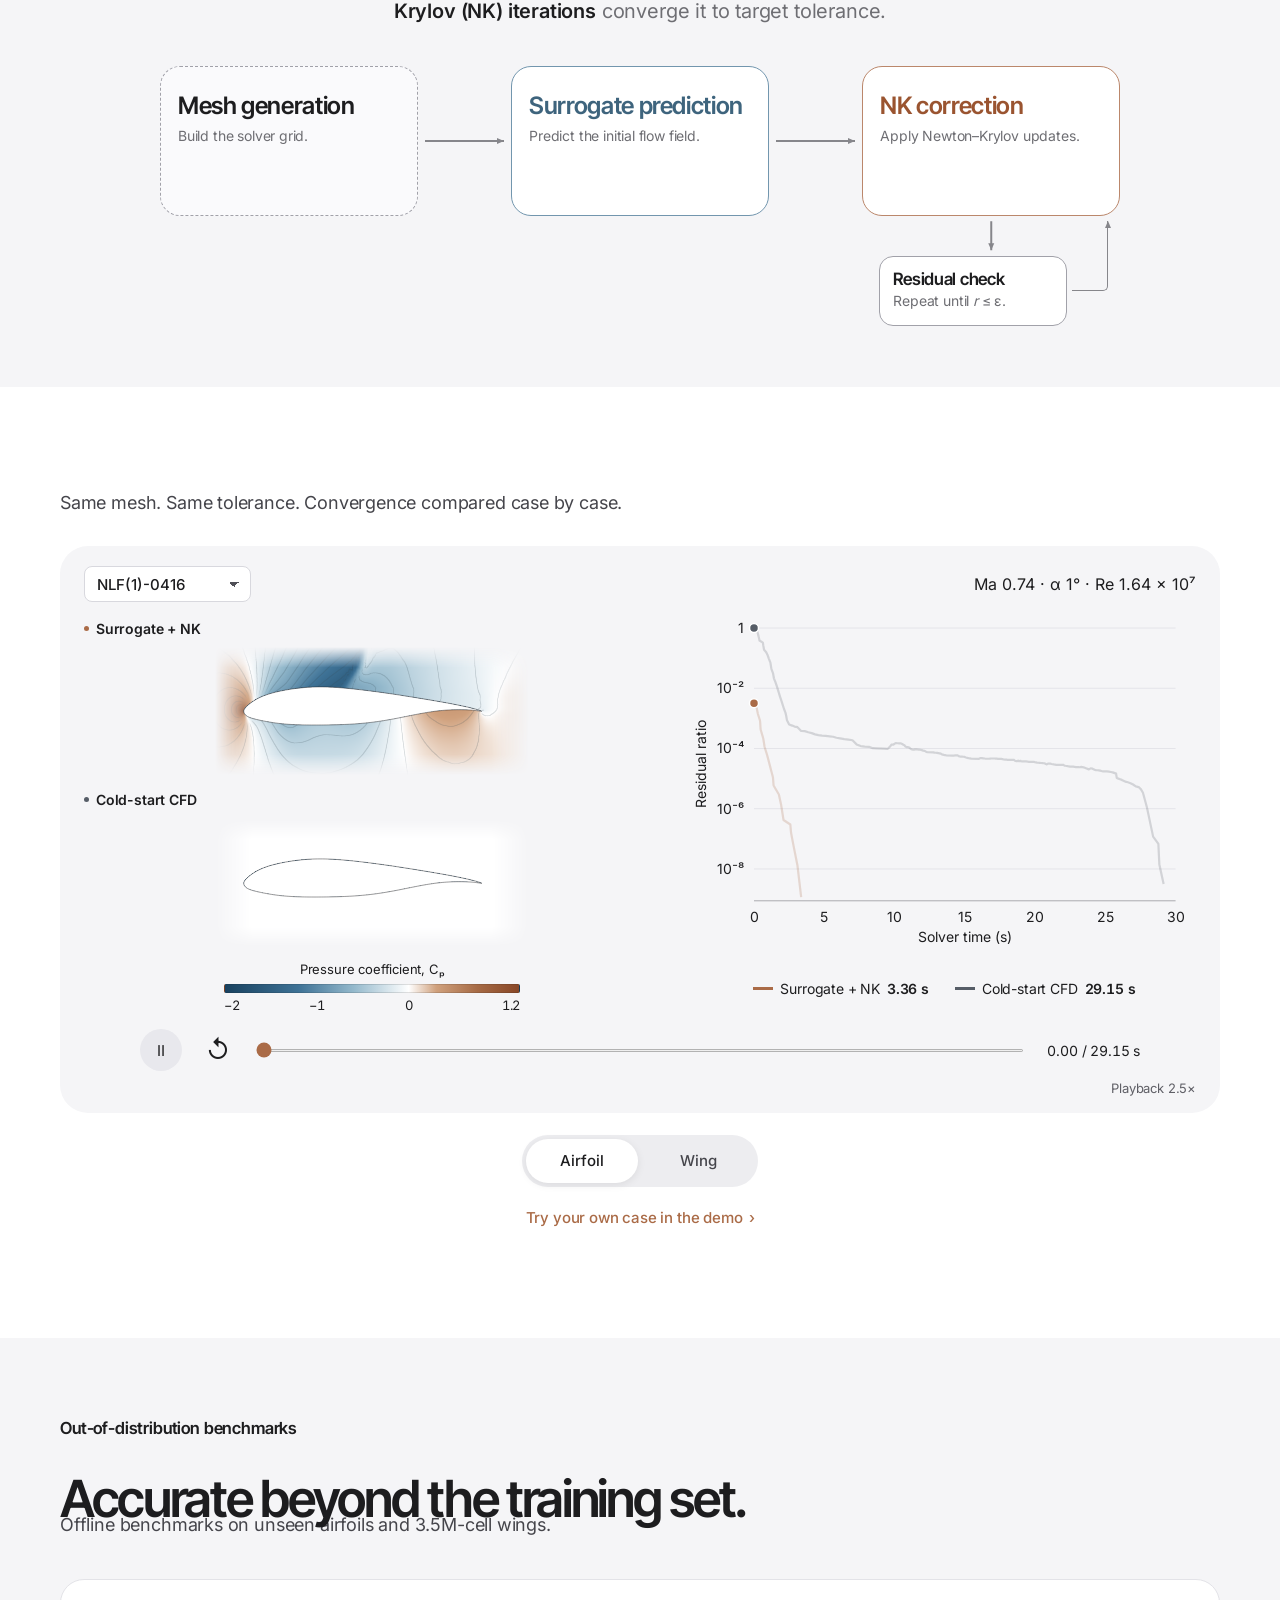
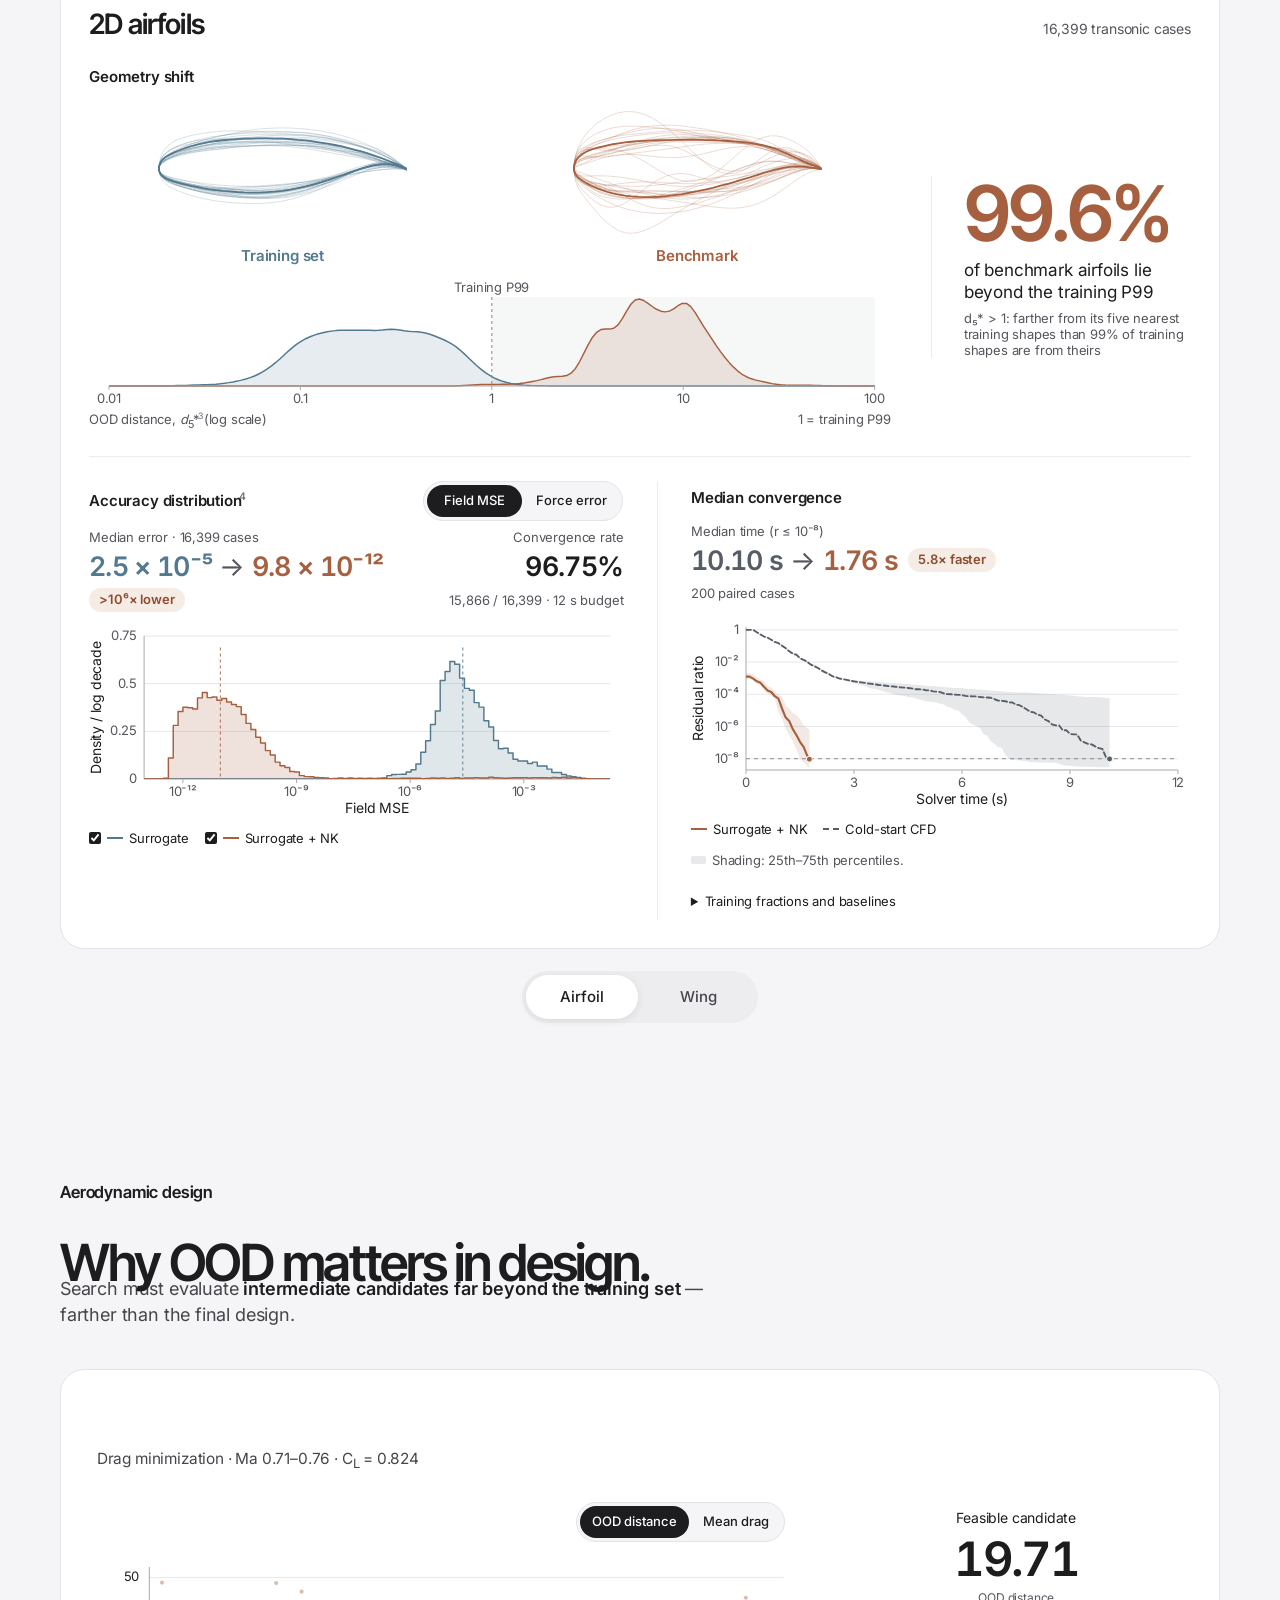
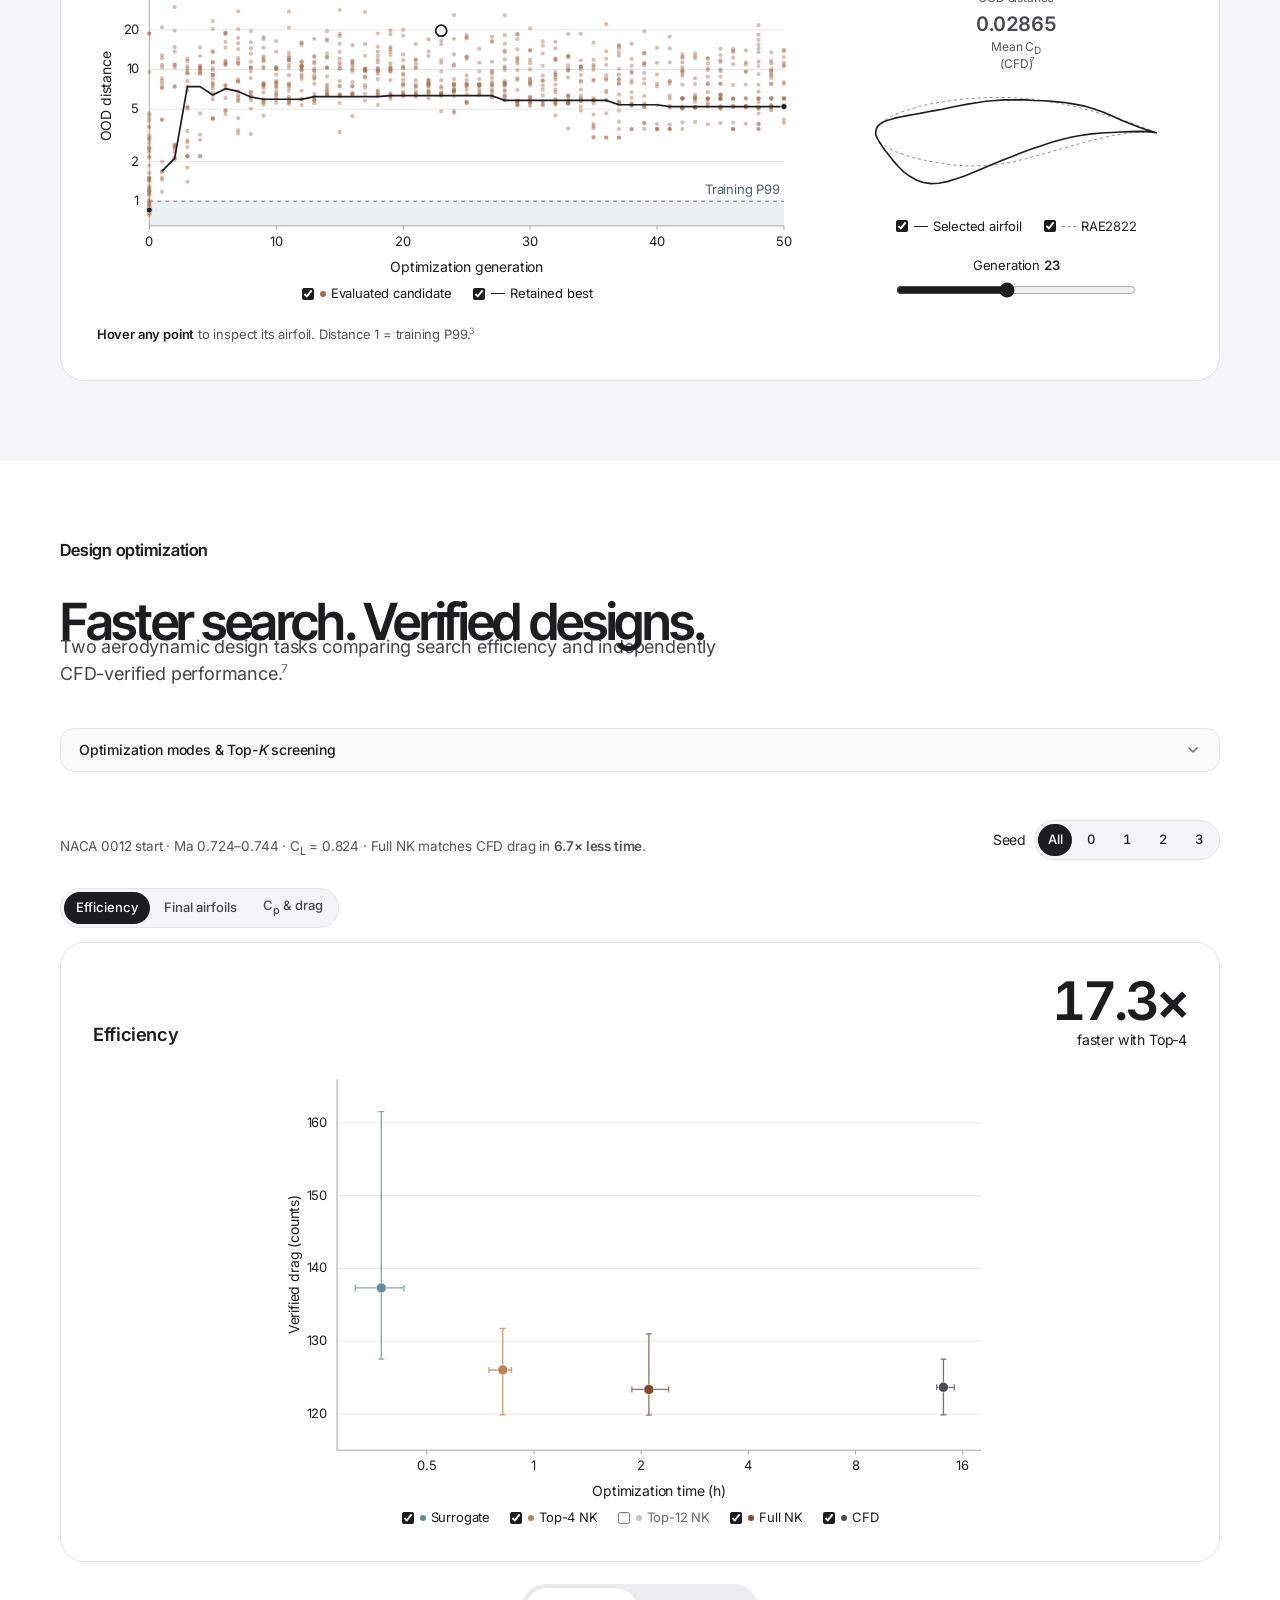
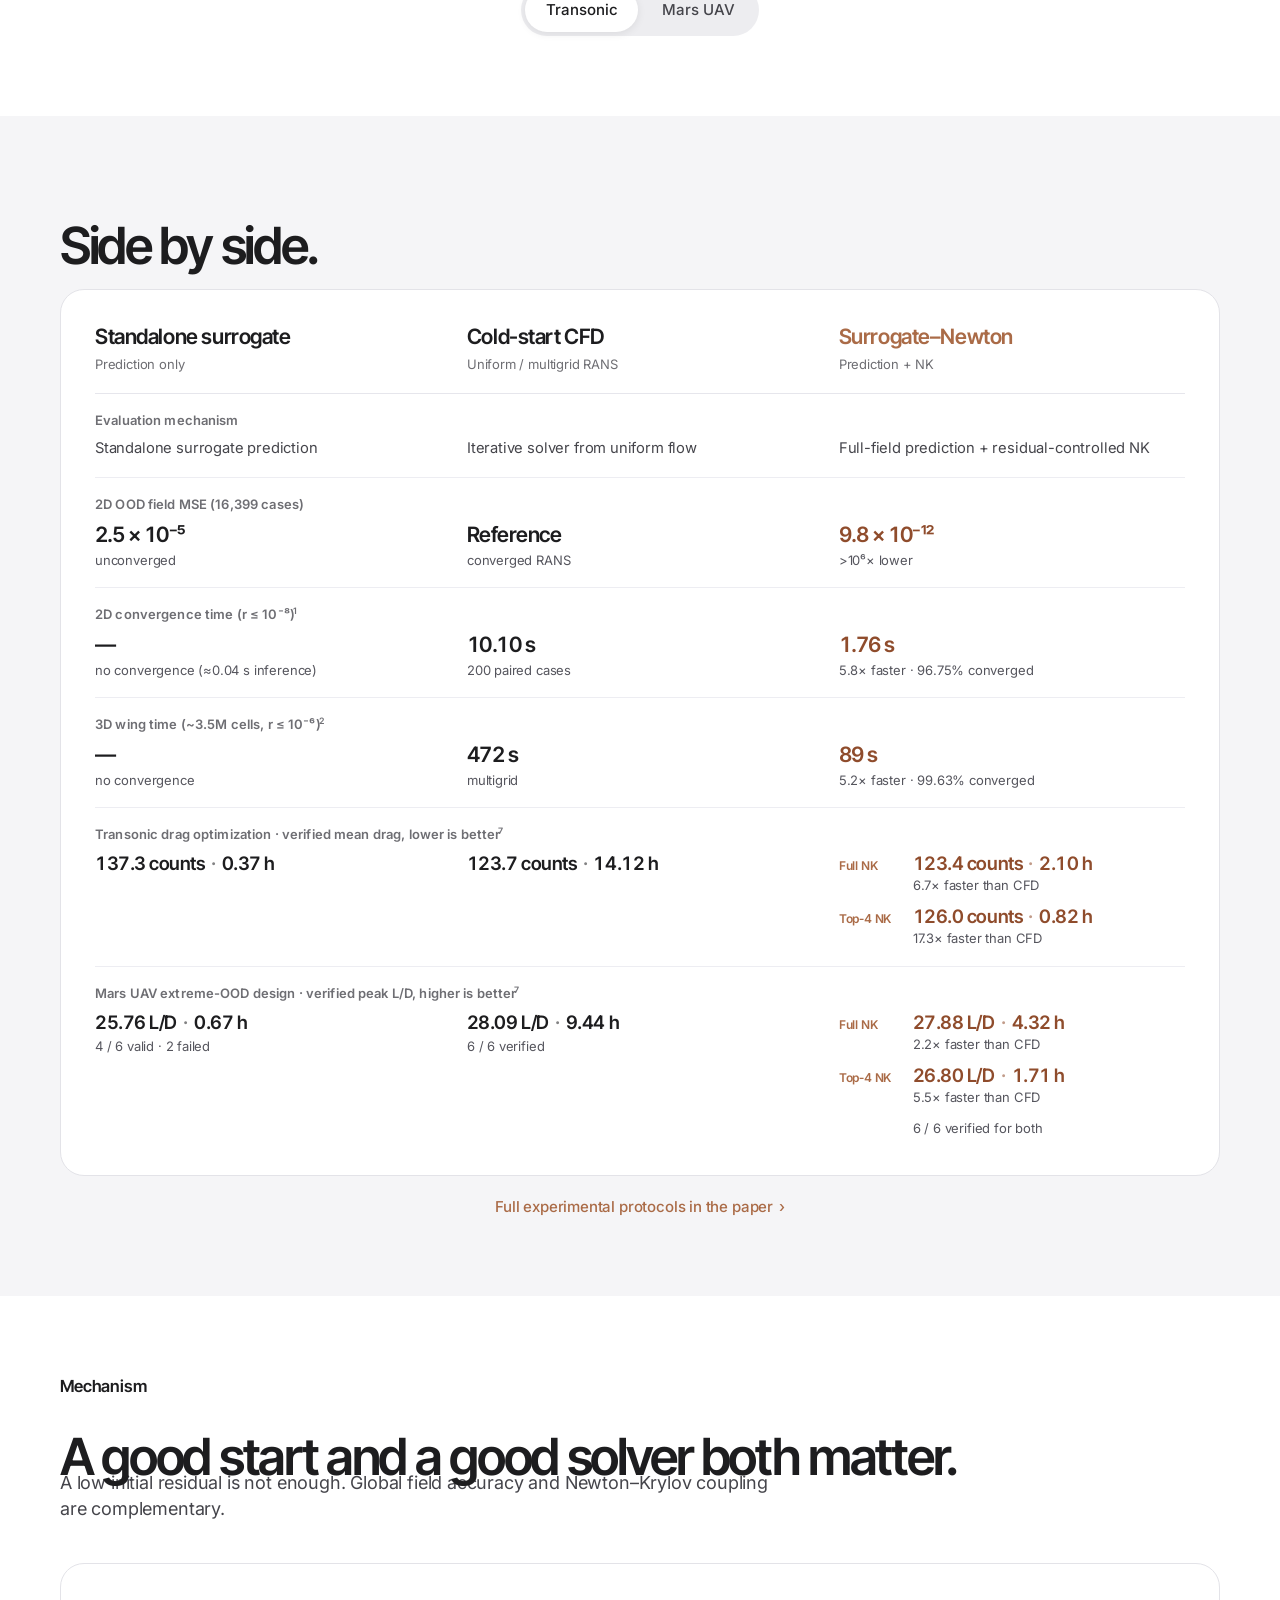
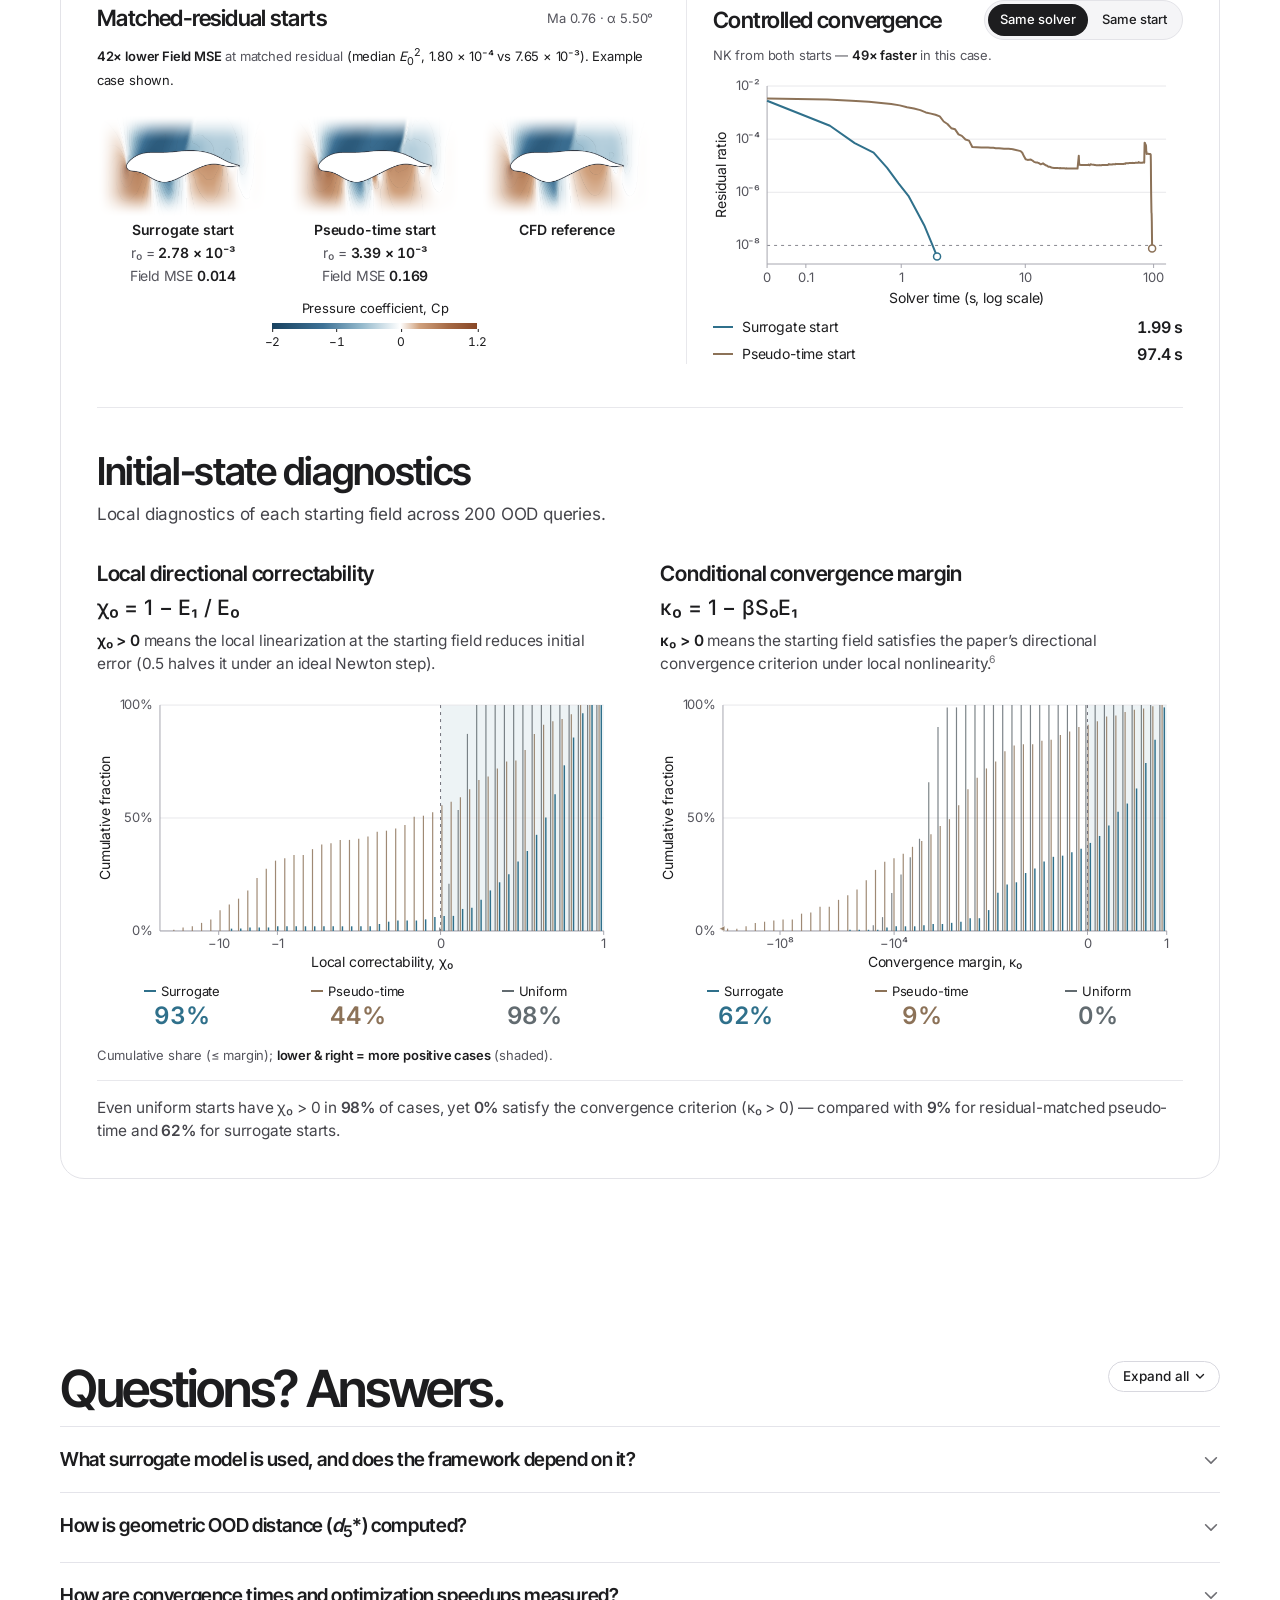
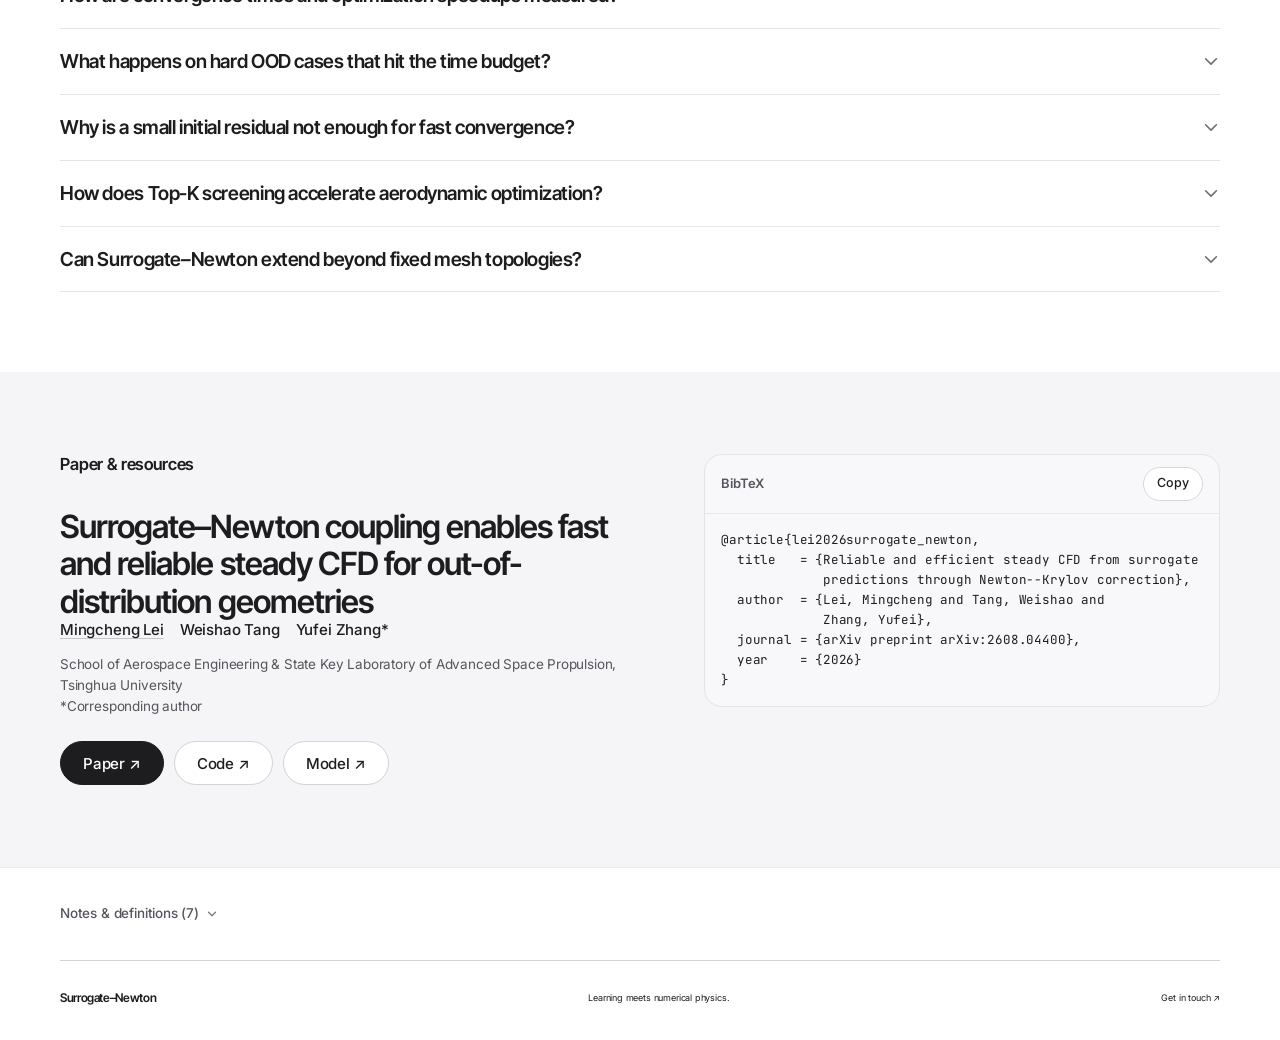
==== commit 93a871f5: "Keep highlight and optimization slides aligned while swiping" ====
--- a/index.html
+++ b/index.html
@@ -22,7 +22,7 @@
   <link rel="stylesheet" href="mechanism.css?v=polish-1">
   <link rel="stylesheet" href="aerodynamic-design.css?v=plan-a-1">
   <link rel="stylesheet" href="editorial.css?v=hero-sweep-2">
-  <link rel="stylesheet" href="polish.css?v=shared-convergence">
+  <link rel="stylesheet" href="polish.css?v=slide-rail">
 </head>
 <body>
 <a class="skip" href="#main">Skip to content</a>
@@ -124,39 +124,54 @@
           <span class="highlight-playback" id="highlight-playback"><svg viewBox="0 0 24 16" aria-hidden="true"><path d="M6 2 16 8 6 14Z" fill="currentColor"/></svg><span id="highlight-playback-value">Playback 2.5×</span></span>
           <span id="highlight-mpi">8 MPI ranks</span>
         </div>
-        <div class="overview-key" id="overview-key" data-statistics="false">
-          <div class="overview-initial-legend" id="overview-initial-legend"><span><i class="legend-line copper"></i>Surrogate + NK</span><span><i class="legend-line cold-line"></i>Cold-start CFD</span></div>
-          <div class="overview-statistics" id="overview-statistics" aria-hidden="true">
-            <div class="overview-key-methods">
-              <span class="overview-method"><span class="overview-method-label"><i class="legend-line copper"></i>Surrogate + NK</span><strong id="overview-median-nk" aria-hidden="true">1.76 s</strong></span>
-              <span class="overview-method"><span class="overview-method-label"><i class="legend-line cold-line"></i>Cold-start CFD</span><strong id="overview-median-cold" aria-hidden="true">10.10 s</strong></span>
-              <span class="overview-method overview-speedup" id="overview-speedup-metric" aria-hidden="true"><span class="overview-method-label">Speedup</span><strong id="overview-speedup">5.8×</strong></span>
-            </div>
-            <span class="overview-metric-title" id="overview-metric-title" aria-hidden="true" aria-label="Median convergence time across 200 paired OOD queries">Median times</span>
-          </div>
-        </div>
-        <div class="overview-key wing-overview-key" id="wing-key" data-statistics="true" hidden>
-          <div class="overview-statistics">
-            <div class="overview-key-methods">
-              <span class="overview-method"><span class="overview-method-label"><i class="legend-line copper"></i>Surrogate + NK</span><strong id="wing-median-nk">89 s</strong></span>
-              <span class="overview-method"><span class="overview-method-label"><i class="legend-line cold-line"></i>Cold-start CFD</span><strong id="wing-median-cold">472 s</strong></span>
-              <span class="overview-method overview-speedup"><span class="overview-method-label">Speedup</span><strong id="wing-median-speedup">5.2×</strong></span>
-            </div>
-            <span class="overview-metric-title" aria-label="Median convergence time across 60 paired wing cases">Median times</span>
-          </div>
-        </div>
-        <div class="hero-scene-area">
-          <div class="hero-panel" id="scene-overview" role="tabpanel" aria-labelledby="tab-overview"><video class="hero-video-decoder" aria-hidden="true" id="overview-video" width="1600" height="820" muted playsinline preload="none" data-src="assets/highlights/overview-rectangular-cp005.mp4" aria-label="Residual convergence surface across geometric out-of-distribution distance with paired pressure and error fields." aria-describedby="overview-timing"></video><canvas id="overview-surface" width="1600" height="820" role="img" aria-label="Residual convergence surface across geometric out-of-distribution distance with paired pressure and error fields." aria-describedby="overview-timing"></canvas><span class="visually-hidden" id="overview-timing"></span></div>
-          <div class="hero-panel" id="scene-airfoils" role="tabpanel" aria-labelledby="tab-airfoils" hidden><video class="hero-video-decoder" aria-hidden="true" id="airfoil-matrix-video" width="1920" height="1080" muted playsinline preload="none" data-src="assets/highlights/airfoils-8mpi-cp005.mp4" aria-label="Thirty distinct OOD benchmark geometries with adjacent pressure and error fields converging in under 3 seconds each." aria-describedby="airfoil-matrix-description"></video><canvas id="airfoil-matrix-surface" width="1920" height="1080" role="img" aria-label="Thirty distinct OOD benchmark geometries with adjacent pressure and error fields converging in under 3 seconds each." aria-describedby="airfoil-matrix-description"></canvas><span class="visually-hidden" id="airfoil-matrix-description"></span><p class="compact-only scene-subset-note">12 of 30 cases shown. Open on a wider screen for all 30.</p></div>
-          <div class="hero-panel" id="scene-wings" role="tabpanel" aria-labelledby="tab-wings" hidden>
-            <div class="wing-media">
-              <video class="hero-video-decoder" id="wing-video" width="1600" height="810" muted playsinline preload="none" data-src="assets/highlights/wing-paired.mp4" aria-hidden="true"></video>
-              <canvas id="wing-canvas" width="1600" height="810" role="img" aria-label="One DLR-F6 semispan on 3,527,680 volume cells: surface pressure coefficient, local Mach sections and pressure-gradient contours evolving through NK correction"></canvas>
-              <span id="wing-conditions" hidden><span id="wing-mach-angle"></span> <span class="wing-condition-divider" aria-hidden="true">·</span> <span id="wing-reynolds"></span></span>
-              <figure class="wing-case-chart" aria-label="Displayed wing case convergence comparison">
-                <div class="wing-case-key"><span><i class="legend-line copper"></i>Surrogate + NK</span><span><i class="legend-line cold-line"></i>Cold-start CFD</span></div>
-                <svg id="wing-case-residual" viewBox="0 0 440 197" role="img" aria-label="Residual versus solver time for Surrogate + NK and cold-start CFD"></svg>
-              </figure>
+        <div class="highlight-rail" id="highlight-scenes" tabindex="0" role="region" aria-roledescription="carousel" aria-label="Highlights figures">
+          <div class="highlight-scene" id="scene-overview" role="tabpanel" aria-labelledby="tab-overview">
+            <div class="overview-key" id="overview-key" data-statistics="false">
+              <div class="overview-initial-legend" id="overview-initial-legend"><span><i class="legend-line copper"></i>Surrogate + NK</span><span><i class="legend-line cold-line"></i>Cold-start CFD</span></div>
+              <div class="overview-statistics" id="overview-statistics" aria-hidden="true">
+                <div class="overview-key-methods">
+                  <span class="overview-method"><span class="overview-method-label"><i class="legend-line copper"></i>Surrogate + NK</span><strong id="overview-median-nk" aria-hidden="true">1.76 s</strong></span>
+                  <span class="overview-method"><span class="overview-method-label"><i class="legend-line cold-line"></i>Cold-start CFD</span><strong id="overview-median-cold" aria-hidden="true">10.10 s</strong></span>
+                  <span class="overview-method overview-speedup" id="overview-speedup-metric" aria-hidden="true"><span class="overview-method-label">Speedup</span><strong id="overview-speedup">5.8×</strong></span>
+                </div>
+                <span class="overview-metric-title" id="overview-metric-title" aria-hidden="true" aria-label="Median convergence time across 200 paired OOD queries">Median times</span>
+              </div>
+            </div>
+            <div class="highlight-figure">
+              <video class="hero-video-decoder" aria-hidden="true" id="overview-video" width="1600" height="820" muted playsinline preload="none" data-src="assets/highlights/overview-rectangular-cp005.mp4" aria-label="Residual convergence surface across geometric out-of-distribution distance with paired pressure and error fields." aria-describedby="overview-timing"></video>
+              <canvas id="overview-surface" width="1600" height="820" role="img" aria-label="Residual convergence surface across geometric out-of-distribution distance with paired pressure and error fields." aria-describedby="overview-timing"></canvas>
+              <span class="visually-hidden" id="overview-timing"></span>
+            </div>
+          </div>
+          <div class="highlight-scene" id="scene-airfoils" role="tabpanel" aria-labelledby="tab-airfoils" aria-hidden="true" inert>
+            <div class="highlight-figure">
+              <video class="hero-video-decoder" aria-hidden="true" id="airfoil-matrix-video" width="1920" height="1080" muted playsinline preload="none" data-src="assets/highlights/airfoils-8mpi-cp005.mp4" aria-label="Thirty distinct OOD benchmark geometries with adjacent pressure and error fields converging in under 3 seconds each." aria-describedby="airfoil-matrix-description"></video>
+              <canvas id="airfoil-matrix-surface" width="1920" height="1080" role="img" aria-label="Thirty distinct OOD benchmark geometries with adjacent pressure and error fields converging in under 3 seconds each." aria-describedby="airfoil-matrix-description"></canvas>
+              <span class="visually-hidden" id="airfoil-matrix-description"></span>
+              <p class="compact-only scene-subset-note">12 of 30 cases shown. Open on a wider screen for all 30.</p>
+            </div>
+          </div>
+          <div class="highlight-scene" id="scene-wings" role="tabpanel" aria-labelledby="tab-wings" aria-hidden="true" inert>
+            <div class="overview-key wing-overview-key" id="wing-key" data-statistics="true">
+              <div class="overview-statistics">
+                <div class="overview-key-methods">
+                  <span class="overview-method"><span class="overview-method-label"><i class="legend-line copper"></i>Surrogate + NK</span><strong id="wing-median-nk">89 s</strong></span>
+                  <span class="overview-method"><span class="overview-method-label"><i class="legend-line cold-line"></i>Cold-start CFD</span><strong id="wing-median-cold">472 s</strong></span>
+                  <span class="overview-method overview-speedup"><span class="overview-method-label">Speedup</span><strong id="wing-median-speedup">5.2×</strong></span>
+                </div>
+                <span class="overview-metric-title" aria-label="Median convergence time across 60 paired wing cases">Median times</span>
+              </div>
+            </div>
+            <div class="highlight-figure">
+              <div class="wing-media">
+                <video class="hero-video-decoder" id="wing-video" width="1600" height="810" muted playsinline preload="none" data-src="assets/highlights/wing-paired.mp4" aria-hidden="true"></video>
+                <canvas id="wing-canvas" width="1600" height="810" role="img" aria-label="One DLR-F6 semispan on 3,527,680 volume cells: surface pressure coefficient, local Mach sections and pressure-gradient contours evolving through NK correction"></canvas>
+                <span id="wing-conditions" hidden><span id="wing-mach-angle"></span> <span class="wing-condition-divider" aria-hidden="true">·</span> <span id="wing-reynolds"></span></span>
+                <figure class="wing-case-chart" aria-label="Displayed wing case convergence comparison">
+                  <div class="wing-case-key"><span><i class="legend-line copper"></i>Surrogate + NK</span><span><i class="legend-line cold-line"></i>Cold-start CFD</span></div>
+                  <svg id="wing-case-residual" viewBox="0 0 440 197" role="img" aria-label="Residual versus solver time for Surrogate + NK and cold-start CFD"></svg>
+                </figure>
+              </div>
             </div>
           </div>
         </div>
@@ -951,7 +966,8 @@
 
 <script src="field-display.js?v=closer-cases" defer></script>
 <script src="flow-renderer.js?v=closer-cases" defer></script>
-<script src="highlights_playback93.js?v=near-viewport" defer></script>
+<script src="carousel.js?v=1" defer></script>
+<script src="highlights_playback93.js?v=slide-rail" defer></script>
 <script src="app.js?v=release-20261125" defer></script>
 <script src="web-demo.js?v=embed-refresh" defer></script>
 <script src="method.js?v=4" defer></script>
@@ -959,7 +975,7 @@
 <script src="offline-ood.js?v=fig6c-1085-links" defer></script>
 <script src="hero-flow.js?v=hero-sweep-2" defer></script>
 <script src="mechanism.js?v=polish-1" defer></script>
-<script src="aerodynamic-design.js?v=polish-1" defer></script>
+<script src="aerodynamic-design.js?v=slide-rail" defer></script>
 <script src="heading-motion.js?v=plan-a-1" defer></script>
 </body>
 </html>
--- a/polish.css
+++ b/polish.css
@@ -1,16 +1,97 @@
 /* polish.css — final layer for consistency + mobile legibility (2026-11-25). */
 
 .compact-only{display:none}
+
+.highlights-band .highlight-stage .highlight-playback-row {
+  position: static;
+  width: max-content;
+  min-height: 36px;
+  margin: 0 0 4px auto;
+}
+
+.highlight-rail {
+  position: relative;
+  display: grid;
+  grid-auto-flow: column;
+  grid-auto-columns: 100%;
+  align-items: stretch;
+  overflow: auto hidden;
+  scroll-snap-type: x mandatory;
+  scrollbar-width: none;
+  overscroll-behavior-x: contain;
+}
+
+.highlight-rail::-webkit-scrollbar { display: none; }
+.highlight-rail:focus-visible { outline: 2px solid var(--copper); outline-offset: -2px; }
+.highlight-scene {
+  display: flex;
+  flex-direction: column;
+  min-width: 0;
+  scroll-snap-align: start;
+}
+
+.highlight-figure {
+  display: flex;
+  flex-direction: column;
+  justify-content: center;
+  flex: 1;
+}
+
+.highlight-figure video { display: none; }
+.highlight-figure canvas { display: block; width: 100%; height: auto; object-fit: contain; }
+#overview-surface { aspect-ratio: 1600 / 820; }
+#airfoil-matrix-surface { aspect-ratio: 1920 / 1080; }
+#wing-canvas { aspect-ratio: 1600 / 810; }
+
+.highlight-stage .highlight-rail .highlight-scene .overview-key {
+  display: grid;
+  grid-template-areas: "legend";
+  align-items: center;
+  min-height: 82px;
+  width: 100%;
+  margin: 0 auto 10px;
+}
+
+.highlight-rail .overview-key .overview-initial-legend,
+.highlight-rail .overview-key .overview-statistics {
+  grid-area: legend;
+  position: static;
+}
+
+.highlight-rail .overview-key .overview-metric-title {
+  position: static;
+  transform: none;
+}
+
+.highlight-rail.is-dragging,
+.design-figure-track.is-dragging {
+  scroll-snap-type: none;
+  user-select: none;
+  cursor: grabbing;
+}
+
+@media (pointer: fine) {
+  .highlight-rail:not(.is-dragging),
+  .design-figure-track:not(.is-dragging) { cursor: grab; }
+}
 
 @media (max-width: 760px){
   .compact-only{display:block}
 
-  /* Highlights: canvases are re-composed in JS for narrow screens; let them size naturally. */
-  .highlight-stage .hero-scene-area,
-  .highlight-stage[data-scene] .hero-scene-area{height:auto!important;aspect-ratio:auto!important;overflow:visible}
-  .highlight-stage .hero-panel{position:relative;inset:auto;height:auto}
-  .highlight-stage .hero-panel>canvas,
-  .wing-media>canvas{width:100%;height:auto!important;transform:none!important;object-fit:fill}
+  .highlights-band .highlight-stage .highlight-playback-row{min-height:23px}
+  .highlight-stage .hero-panel-summary{display:grid;place-content:center;margin-bottom:8px}
+  #overview-surface{aspect-ratio:1060 / 1322}
+  #airfoil-matrix-surface{aspect-ratio:750 / 1210}
+  #wing-canvas{aspect-ratio:1290 / 590}
+  .highlight-stage .highlight-rail .highlight-scene .overview-key{min-height:100px}
+  .highlight-rail .overview-key .overview-statistics {
+    grid-template-rows: auto auto;
+    gap: 7px;
+  }
+  .highlight-rail .overview-key .overview-metric-title {
+    grid-row: 1;
+    justify-self: center;
+  }
   #scene-airfoils{padding-top:6px}
   .scene-subset-note{margin:8px 0 0;text-align:center;font-size:13px;line-height:1.4;color:#6e6e73}
 
@@ -69,6 +150,7 @@
 /* carousel: tabs are the only navigation; no arrows, no peeking neighbour card */
 .design-nav-arrows{display:none!important}
 .design-figure-track{--card-edge:0px;grid-template-columns:repeat(3,100%)!important}
+.design-figure-track::after{content:none}
 
 /* hover vs tap hints */
 .hint-coarse{display:none}
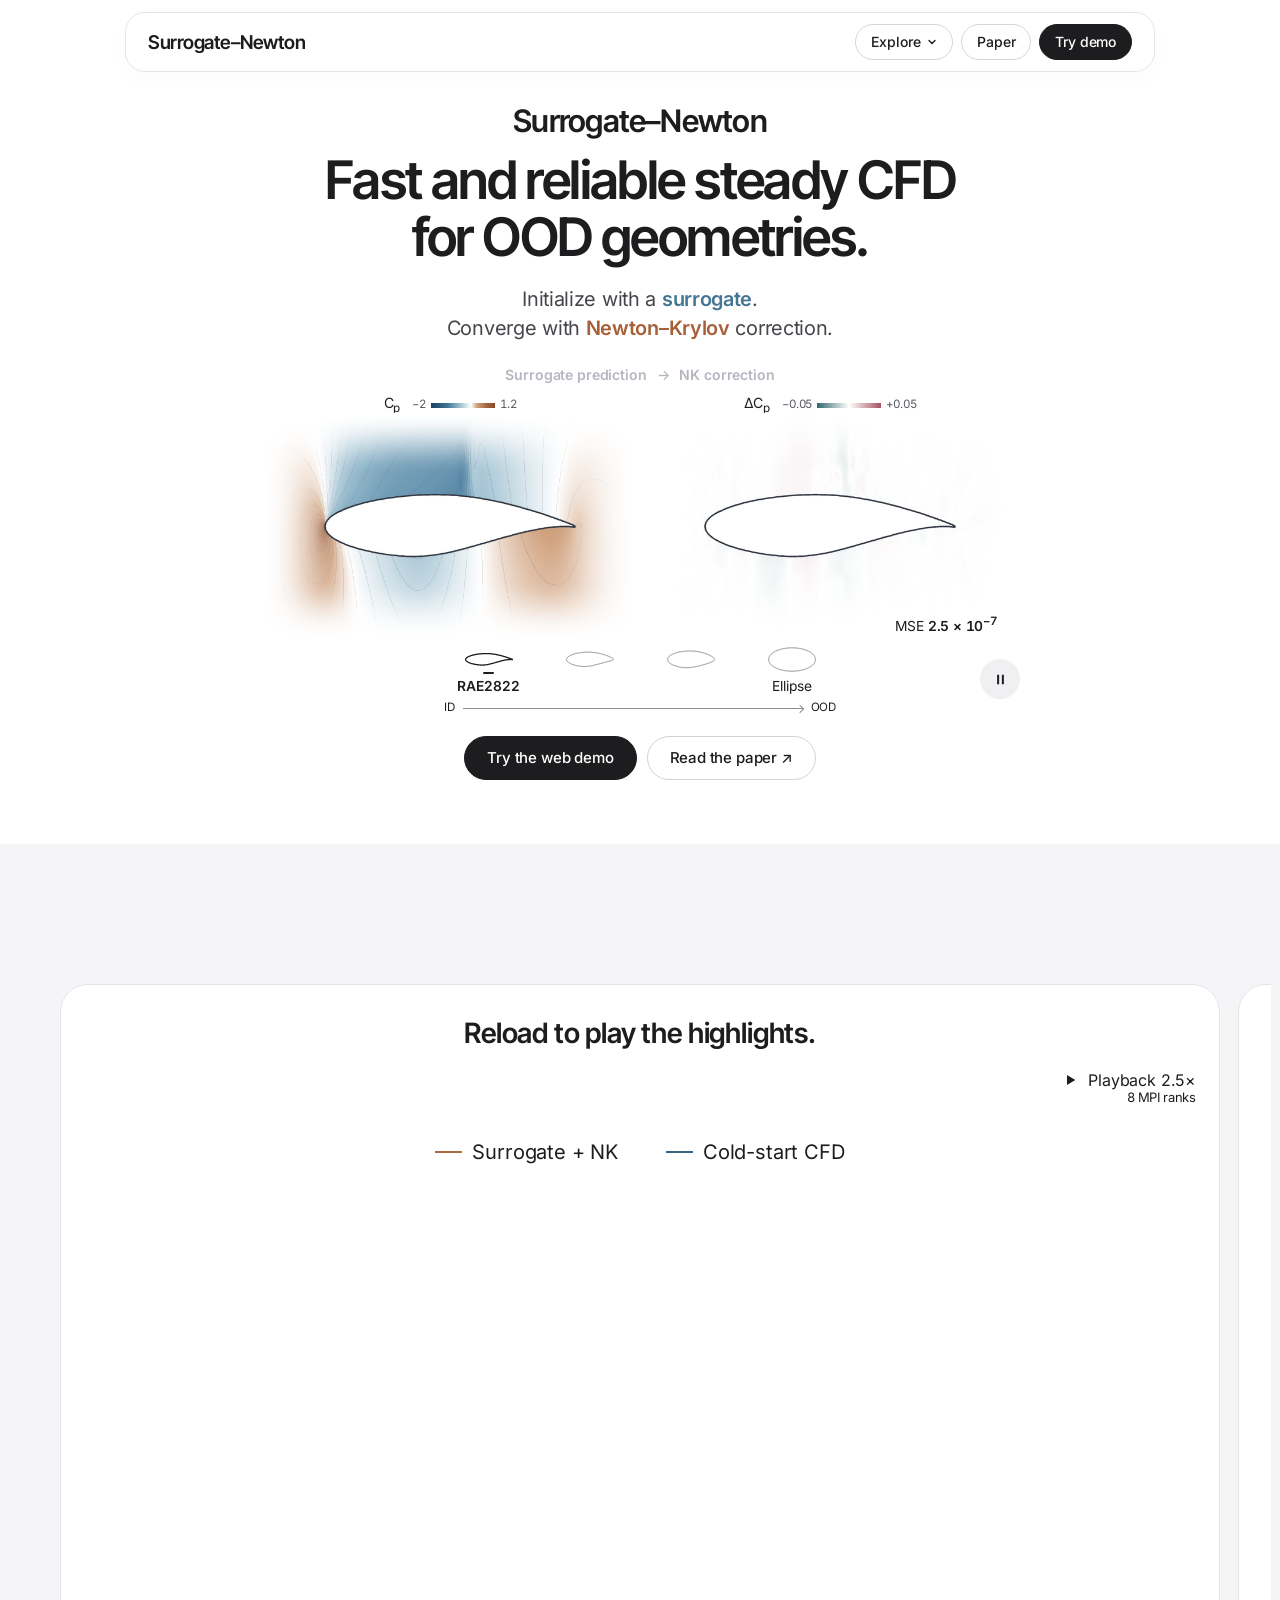
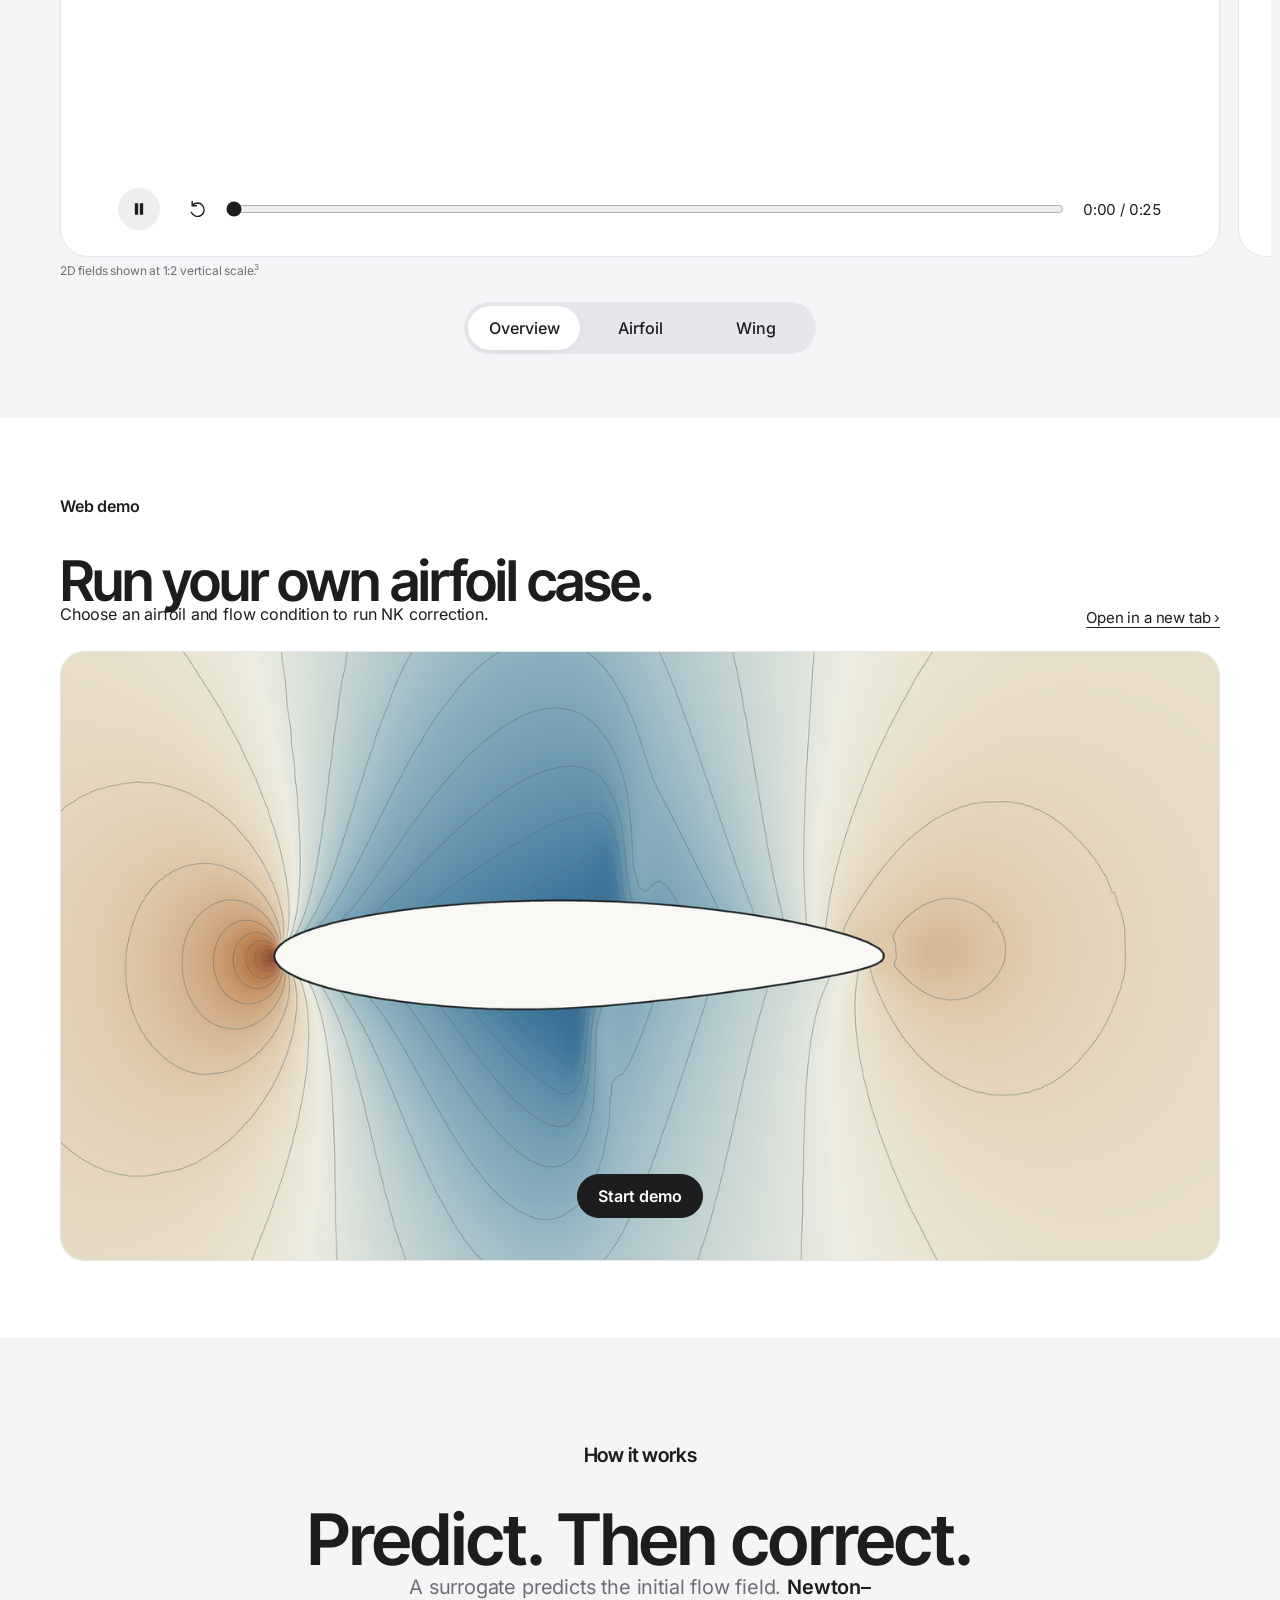
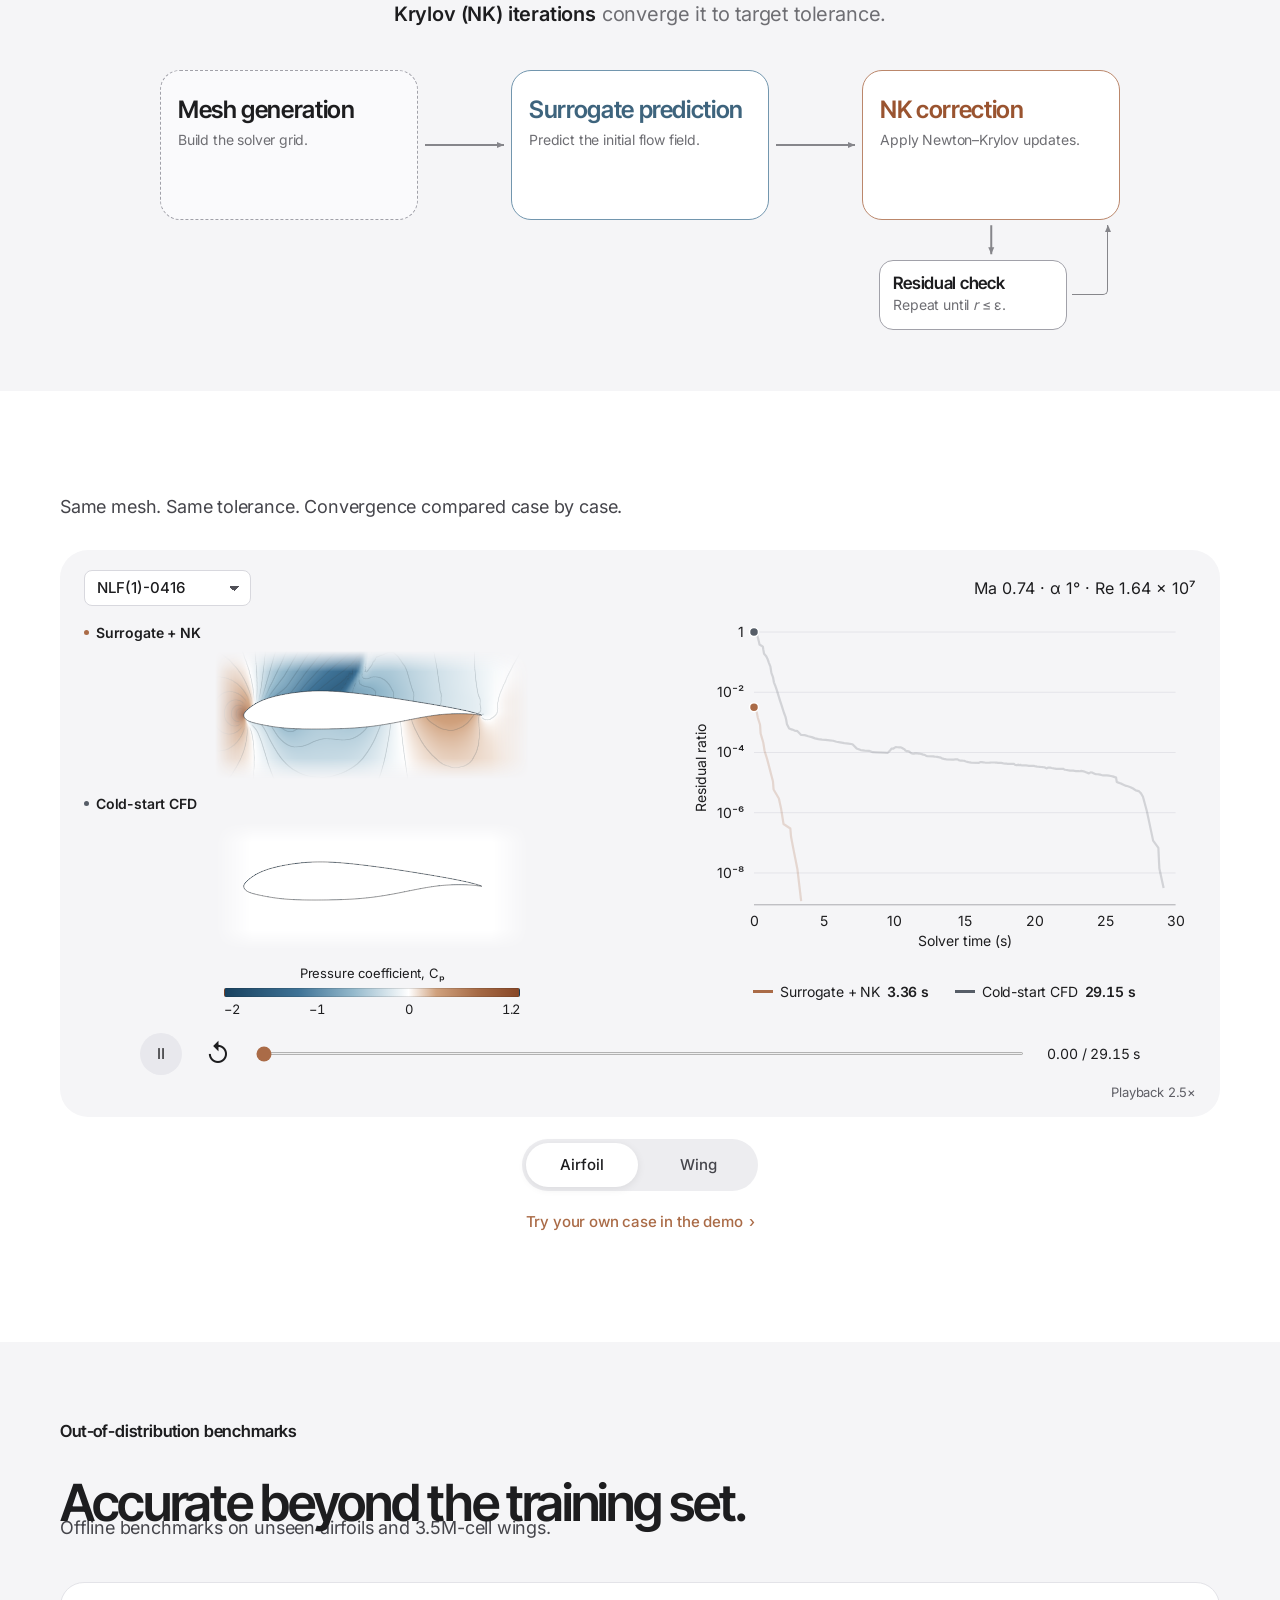
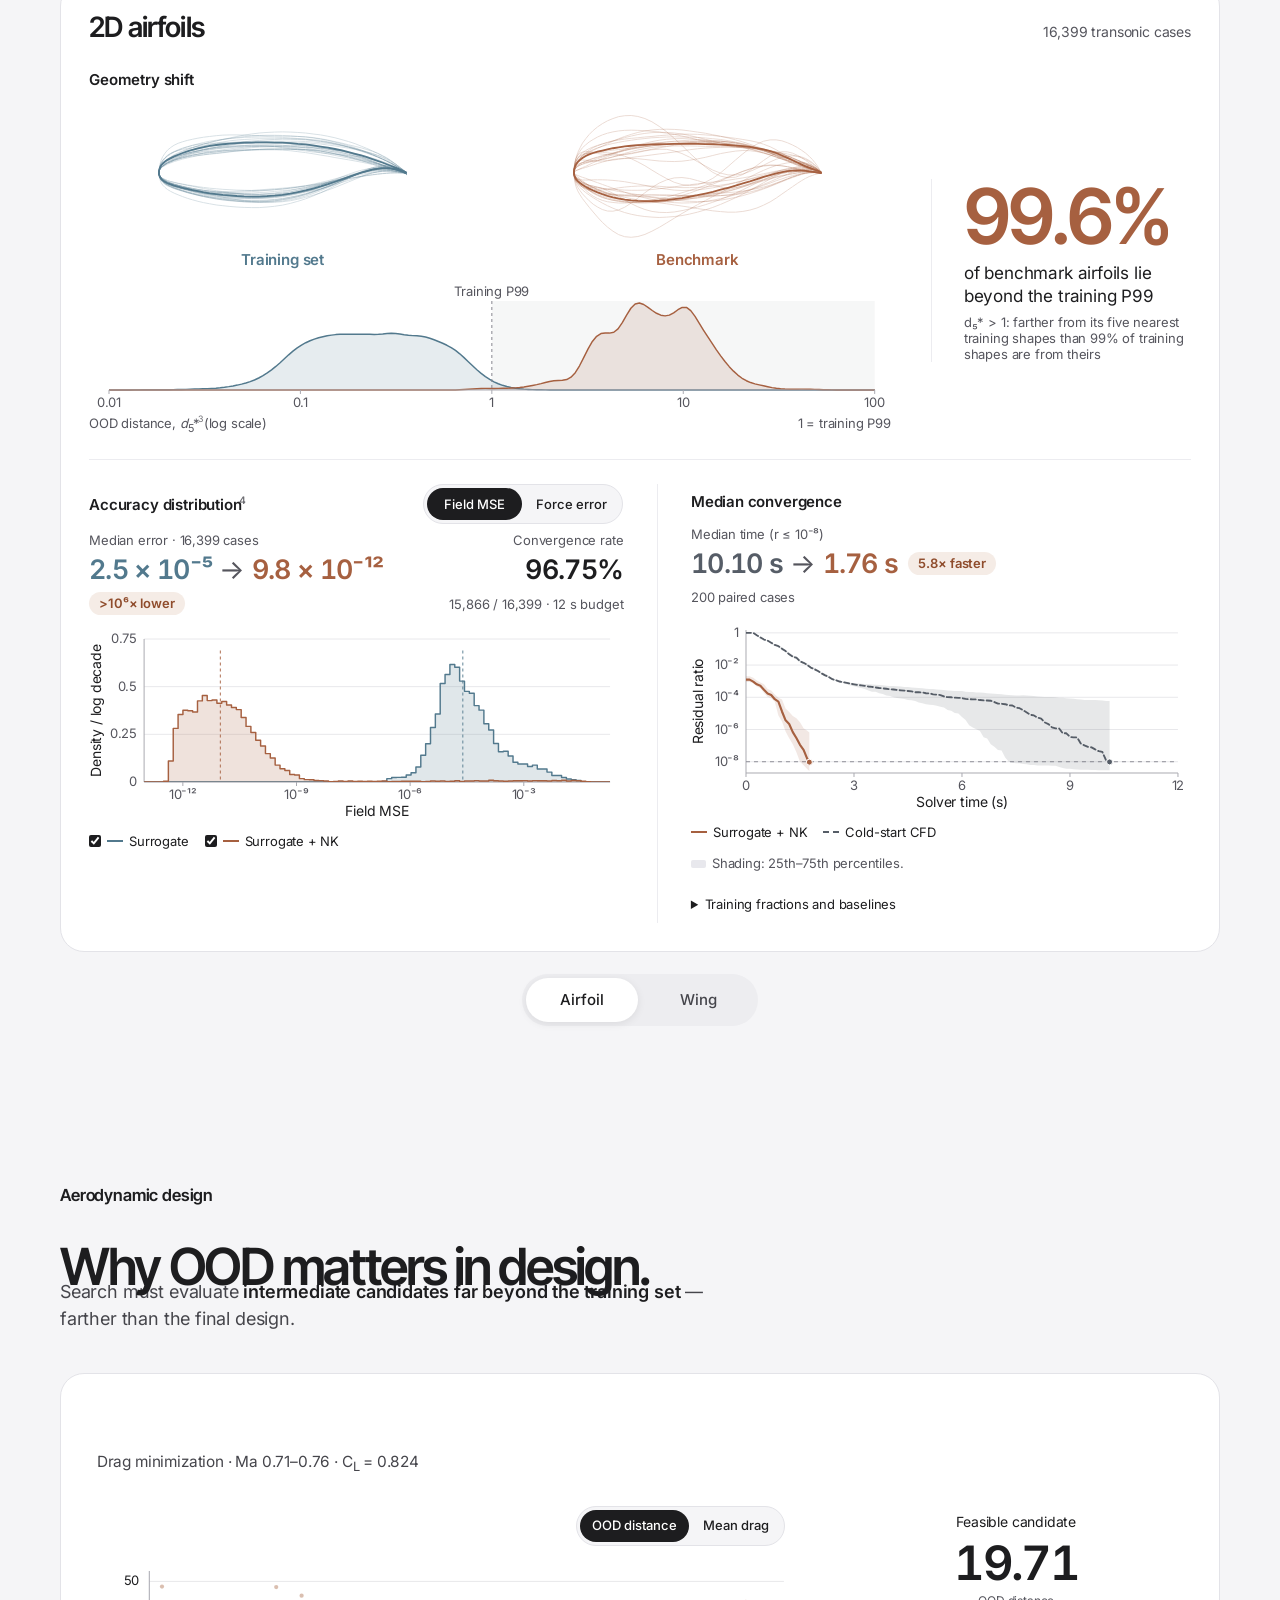
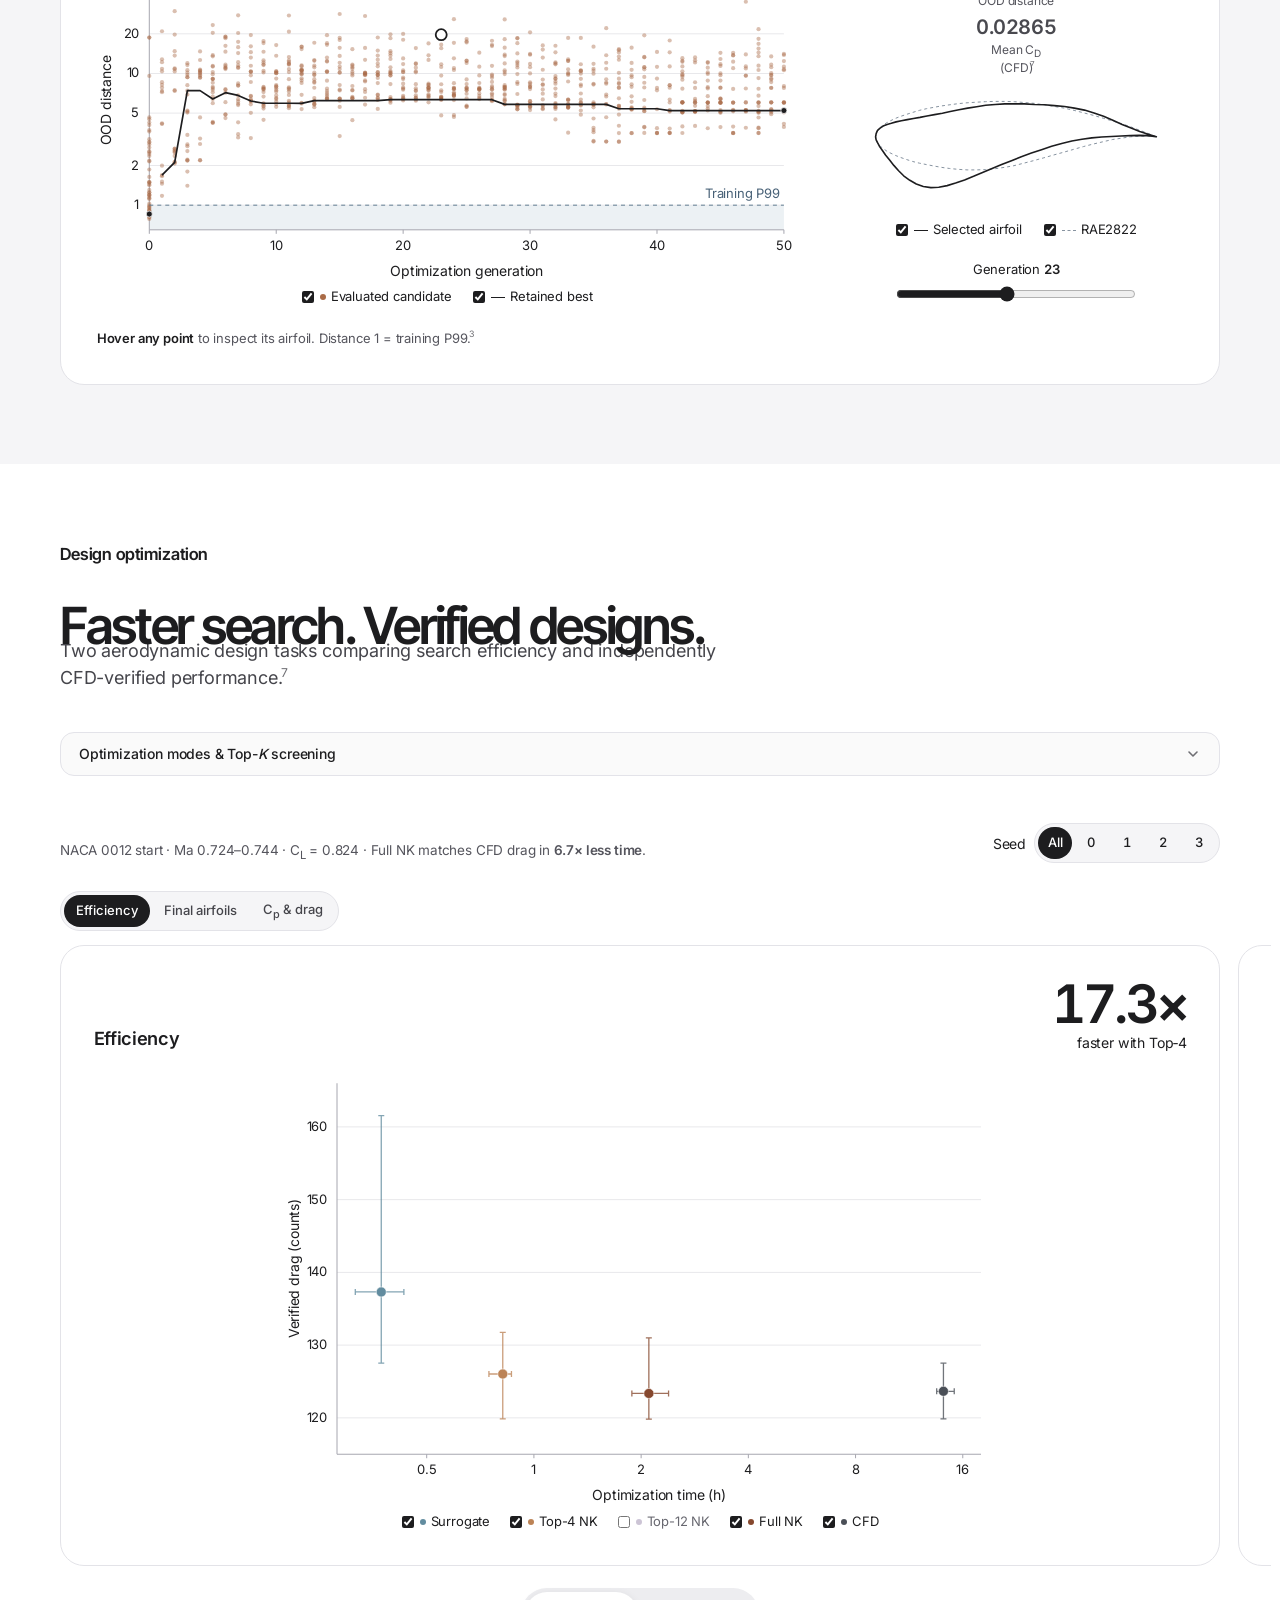
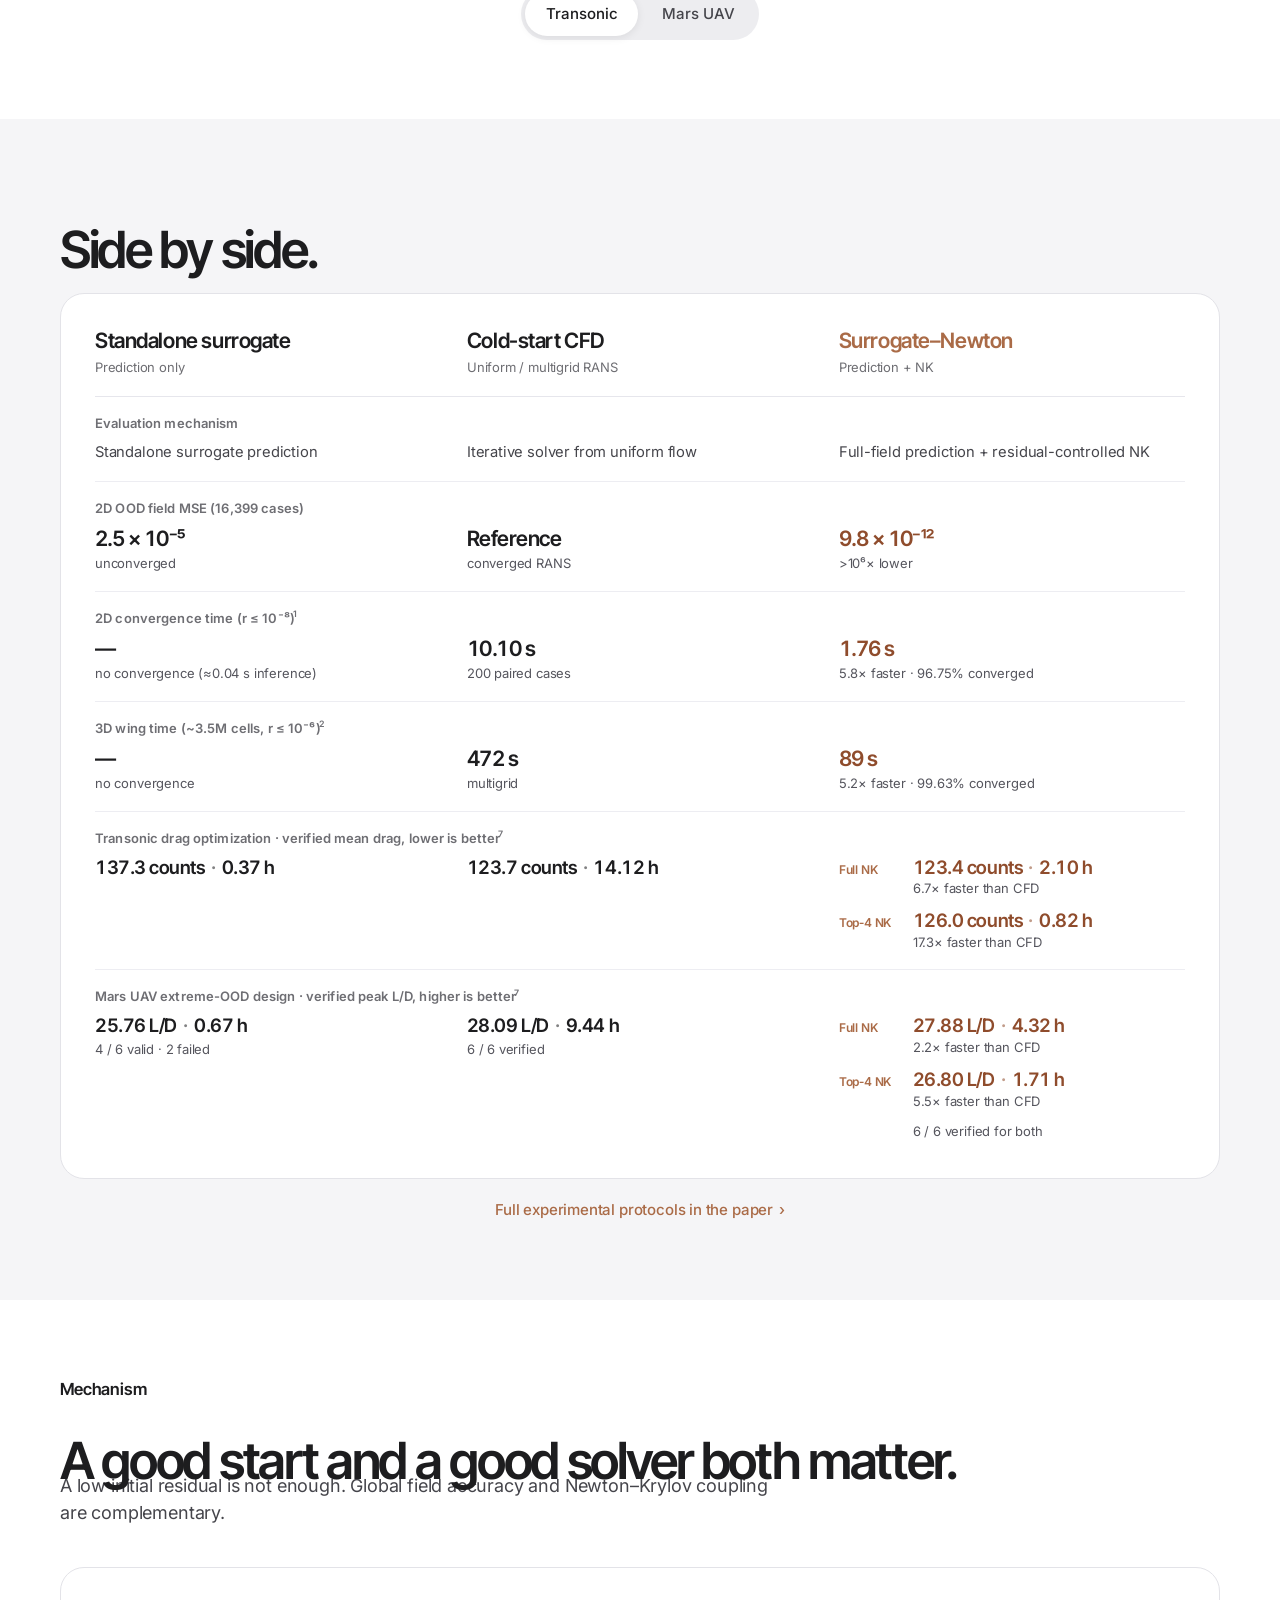
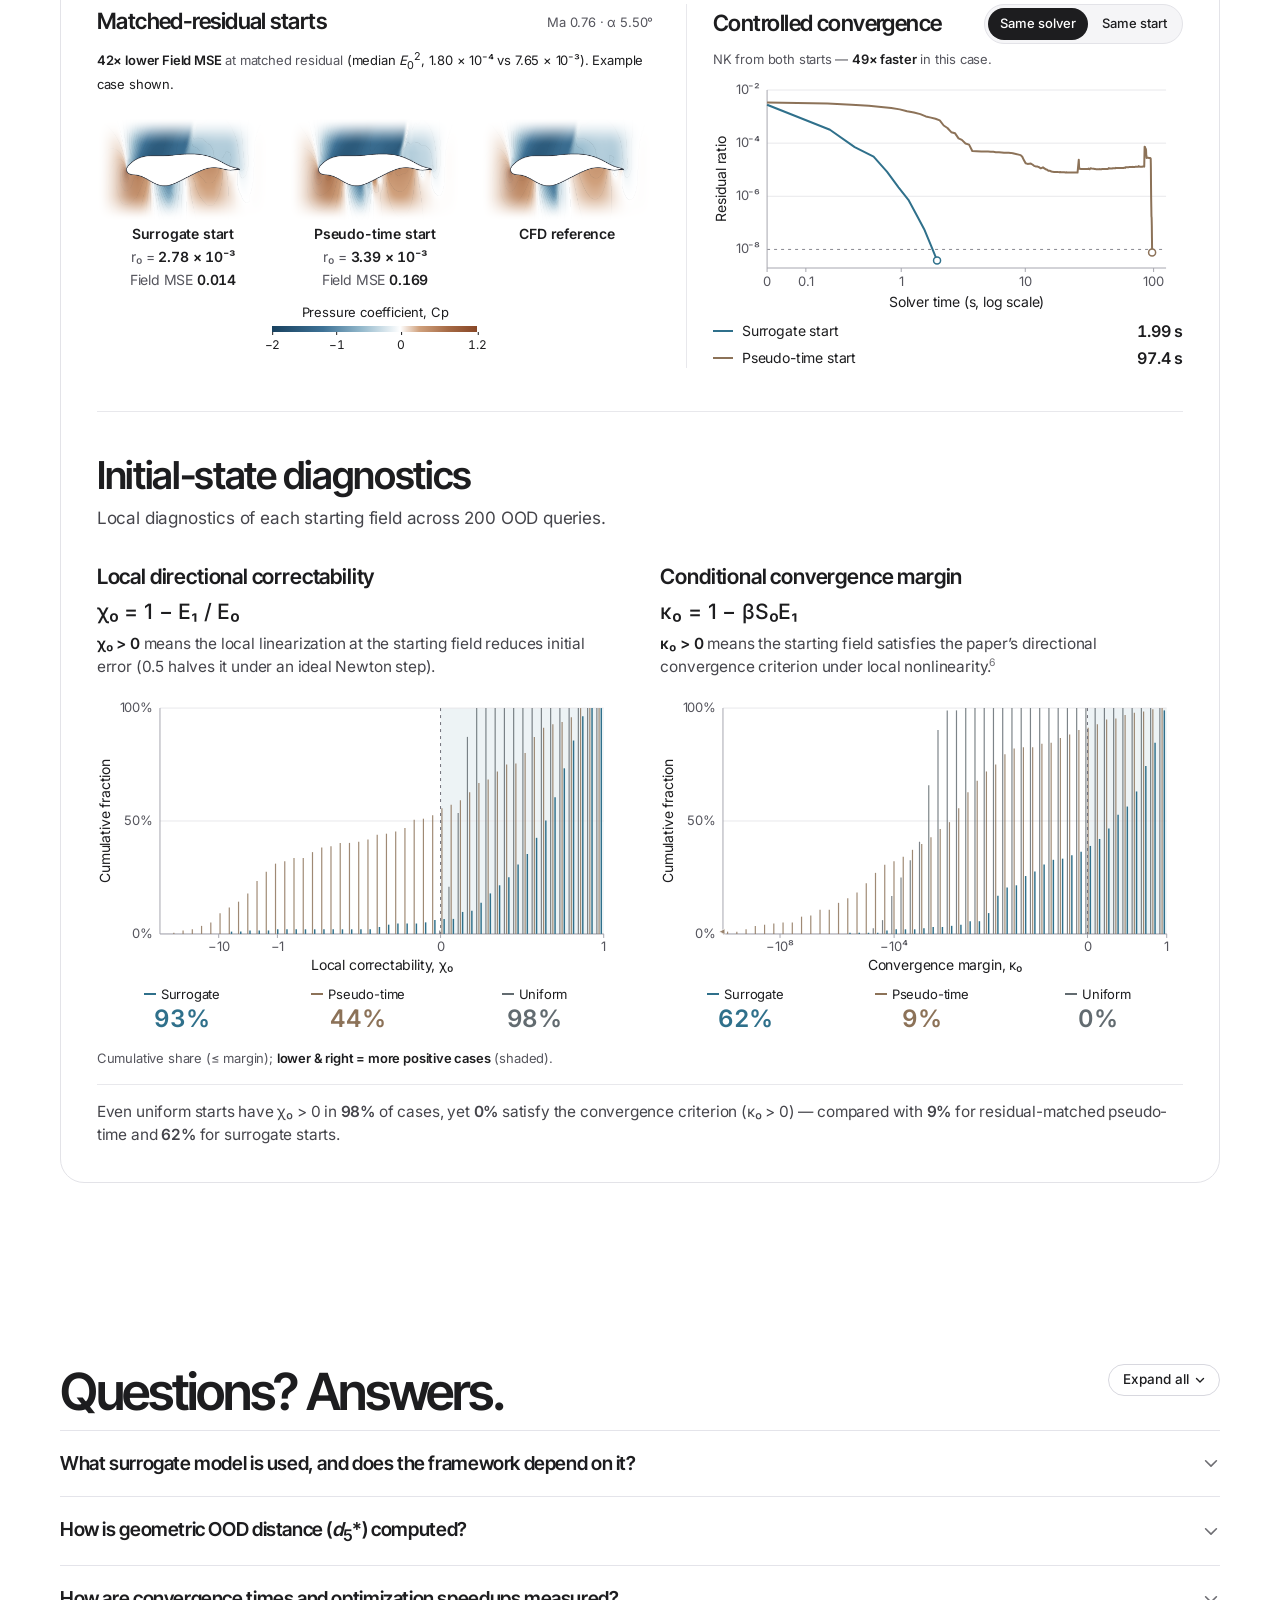
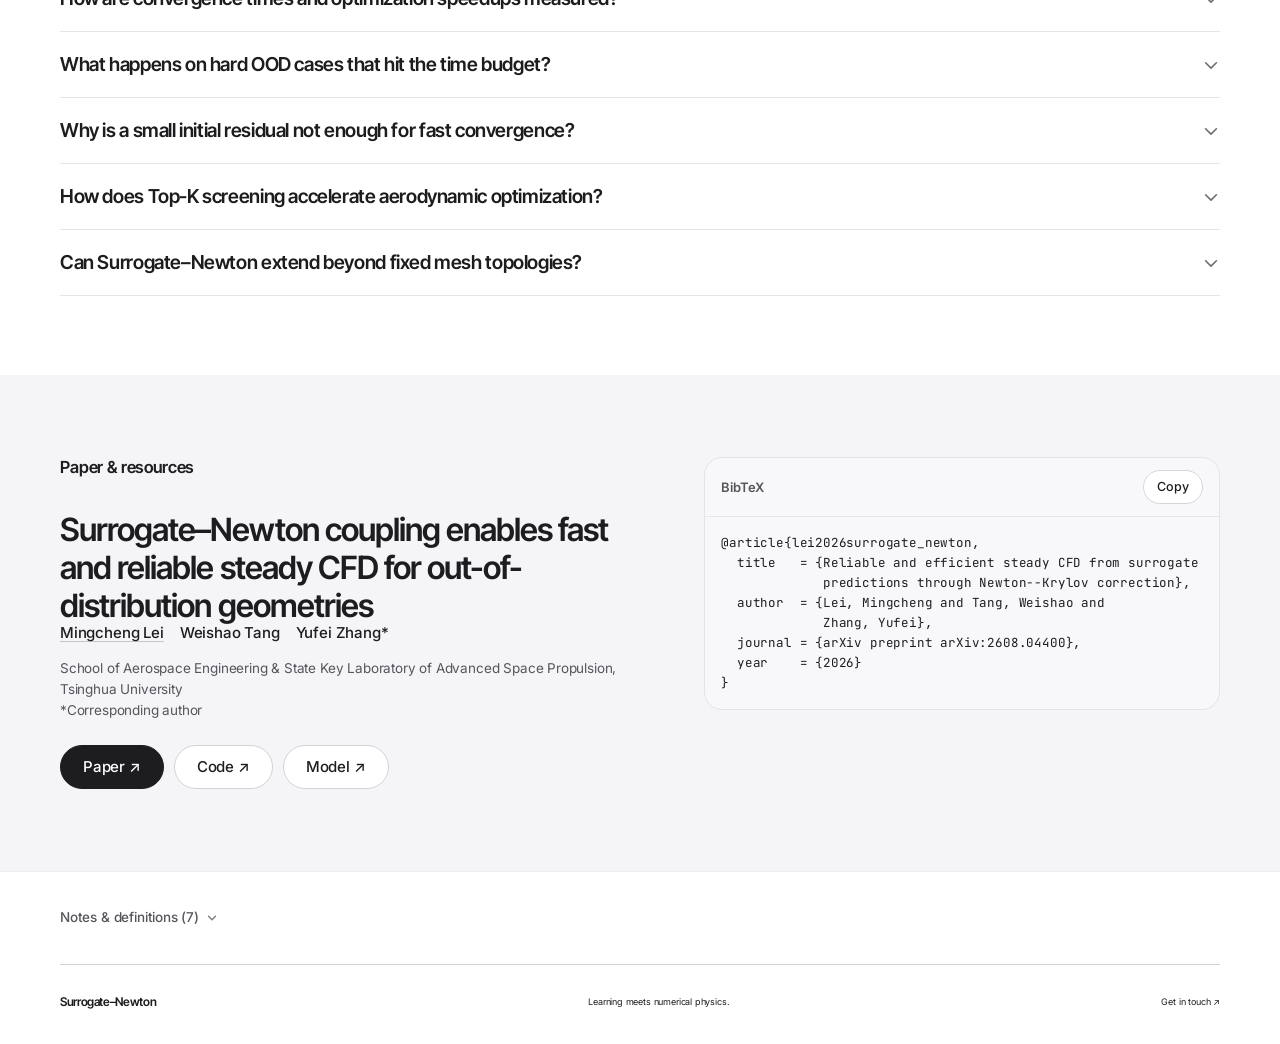
==== commit 74a88e5a: "Reveal neighboring cards in both figure carousels" ====
--- a/index.html
+++ b/index.html
@@ -22,7 +22,7 @@
   <link rel="stylesheet" href="mechanism.css?v=polish-1">
   <link rel="stylesheet" href="aerodynamic-design.css?v=plan-a-1">
   <link rel="stylesheet" href="editorial.css?v=hero-sweep-2">
-  <link rel="stylesheet" href="polish.css?v=slide-rail">
+  <link rel="stylesheet" href="polish.css?v=card-edges">
 </head>
 <body>
 <a class="skip" href="#main">Skip to content</a>
@@ -966,8 +966,8 @@
 
 <script src="field-display.js?v=closer-cases" defer></script>
 <script src="flow-renderer.js?v=closer-cases" defer></script>
-<script src="carousel.js?v=1" defer></script>
-<script src="highlights_playback93.js?v=slide-rail" defer></script>
+<script src="carousel.js?v=card-edges" defer></script>
+<script src="highlights_playback93.js?v=card-edges" defer></script>
 <script src="app.js?v=release-20261125" defer></script>
 <script src="web-demo.js?v=embed-refresh" defer></script>
 <script src="method.js?v=4" defer></script>
@@ -975,7 +975,7 @@
 <script src="offline-ood.js?v=fig6c-1085-links" defer></script>
 <script src="hero-flow.js?v=hero-sweep-2" defer></script>
 <script src="mechanism.js?v=polish-1" defer></script>
-<script src="aerodynamic-design.js?v=slide-rail" defer></script>
+<script src="aerodynamic-design.js?v=card-edges" defer></script>
 <script src="heading-motion.js?v=plan-a-1" defer></script>
 </body>
 </html>
--- a/polish.css
+++ b/polish.css
@@ -2,11 +2,56 @@
 
 .compact-only{display:none}
 
+.highlights-band,
+.design-results {
+  --rail-outset: clamp(22px, 4vw, 54px);
+  --rail-inset: var(--rail-outset);
+  --rail-gap: clamp(10px, 1.4vw, 18px);
+}
+
+.highlight-rail,
+.design-figure-track {
+  margin-inline: calc(-1 * var(--rail-outset));
+  padding-inline: var(--rail-inset);
+  scroll-padding-inline: var(--rail-inset);
+  gap: var(--rail-gap);
+}
+
+.highlights-band .highlight-stage {
+  --highlight-top: 31px;
+  --highlight-title-height: 37px;
+  --highlight-playback-top: calc(var(--highlight-top) + var(--highlight-title-height) + 18px);
+  --highlight-rail-top: calc(var(--highlight-playback-top) + 40px);
+  --highlight-side: 24px;
+  --highlight-content-inset: calc(var(--highlight-side) + var(--rail-inset) - var(--rail-outset));
+  padding: 0;
+  background: transparent;
+  border: 0;
+}
+
+.highlight-stage > .hero-panel-summary {
+  position: absolute;
+  z-index: 1;
+  inset: var(--highlight-top) var(--highlight-content-inset) auto;
+  display: grid;
+  place-content: center;
+  min-height: var(--highlight-title-height);
+  margin: 0 auto;
+  text-wrap: balance;
+  pointer-events: none;
+}
+
 .highlights-band .highlight-stage .highlight-playback-row {
-  position: static;
-  width: max-content;
-  min-height: 36px;
-  margin: 0 0 4px auto;
+  position: absolute;
+  top: var(--highlight-playback-top);
+  right: var(--highlight-content-inset);
+}
+
+.highlight-stage > .highlights-controls {
+  position: absolute;
+  bottom: 24px;
+  inset-inline: var(--highlight-content-inset);
+  width: auto;
 }
 
 .highlight-rail {
@@ -27,8 +72,16 @@
   display: flex;
   flex-direction: column;
   min-width: 0;
+  padding: var(--highlight-rail-top) var(--highlight-side) 85px;
+  border: 1px solid #e4e4ea;
+  border-radius: 28px;
+  background: #fff;
+  overflow: hidden;
   scroll-snap-align: start;
-}
+  scroll-snap-stop: always;
+}
+
+#scene-airfoils.highlight-scene { padding-top: var(--highlight-rail-top); }
 
 .highlight-figure {
   display: flex;
@@ -78,8 +131,16 @@
 @media (max-width: 760px){
   .compact-only{display:block}
 
-  .highlights-band .highlight-stage .highlight-playback-row{min-height:23px}
-  .highlight-stage .hero-panel-summary{display:grid;place-content:center;margin-bottom:8px}
+  .highlights-band,.design-results{--rail-outset:12px;--rail-inset:22px;--rail-gap:8px}
+  .highlights-band .highlight-stage{
+    --highlight-top:24px;
+    --highlight-title-height:58px;
+    --highlight-playback-top:calc(var(--highlight-top) + var(--highlight-title-height) + 8px);
+    --highlight-rail-top:calc(var(--highlight-playback-top) + 24px);
+    --highlight-side:10px;
+  }
+  .highlight-scene{padding-bottom:94px;border-radius:20px}
+  .highlight-stage > .highlights-controls{bottom:14px}
   #overview-surface{aspect-ratio:1060 / 1322}
   #airfoil-matrix-surface{aspect-ratio:750 / 1210}
   #wing-canvas{aspect-ratio:1290 / 590}
@@ -92,7 +153,6 @@
     grid-row: 1;
     justify-self: center;
   }
-  #scene-airfoils{padding-top:6px}
   .scene-subset-note{margin:8px 0 0;text-align:center;font-size:13px;line-height:1.4;color:#6e6e73}
 
   .wing-media{aspect-ratio:auto}
@@ -147,10 +207,11 @@
 .design-slide-tabs [role="tab"]{min-height:32px;padding:5px 12px;border-radius:99px;font:500 13px/1.2 var(--sans)}
 .design-seed-buttons button{min-width:34px;padding-inline:8px;font-variant-numeric:tabular-nums}
 
-/* carousel: tabs are the only navigation; no arrows, no peeking neighbour card */
+/* Figure tabs stay above the rail; adjacent cards show through on both sides. */
 .design-nav-arrows{display:none!important}
-.design-figure-track{--card-edge:0px;grid-template-columns:repeat(3,100%)!important}
+.design-figure-track{grid-template-columns:repeat(3,100%);gap:var(--rail-gap)}
 .design-figure-track::after{content:none}
+.design-result-figure{scroll-snap-stop:always;background:#fff}
 
 /* hover vs tap hints */
 .hint-coarse{display:none}
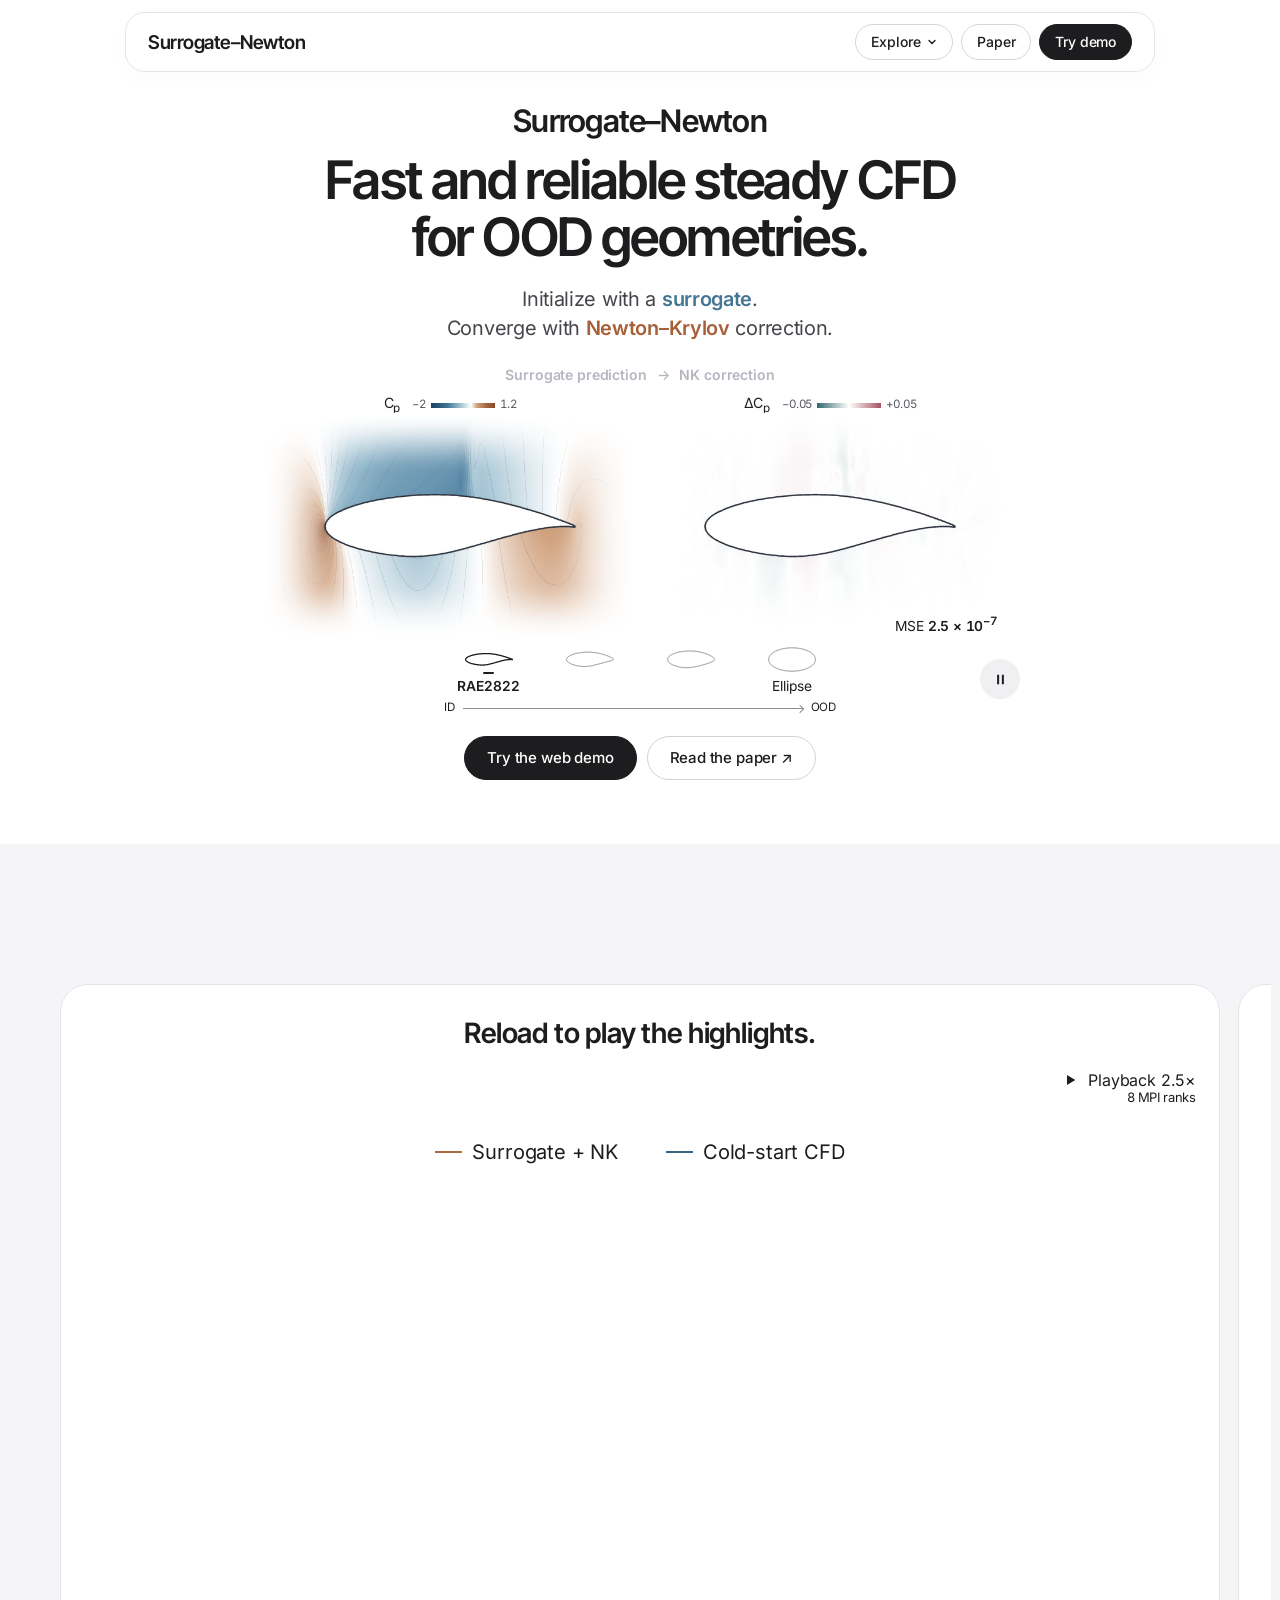
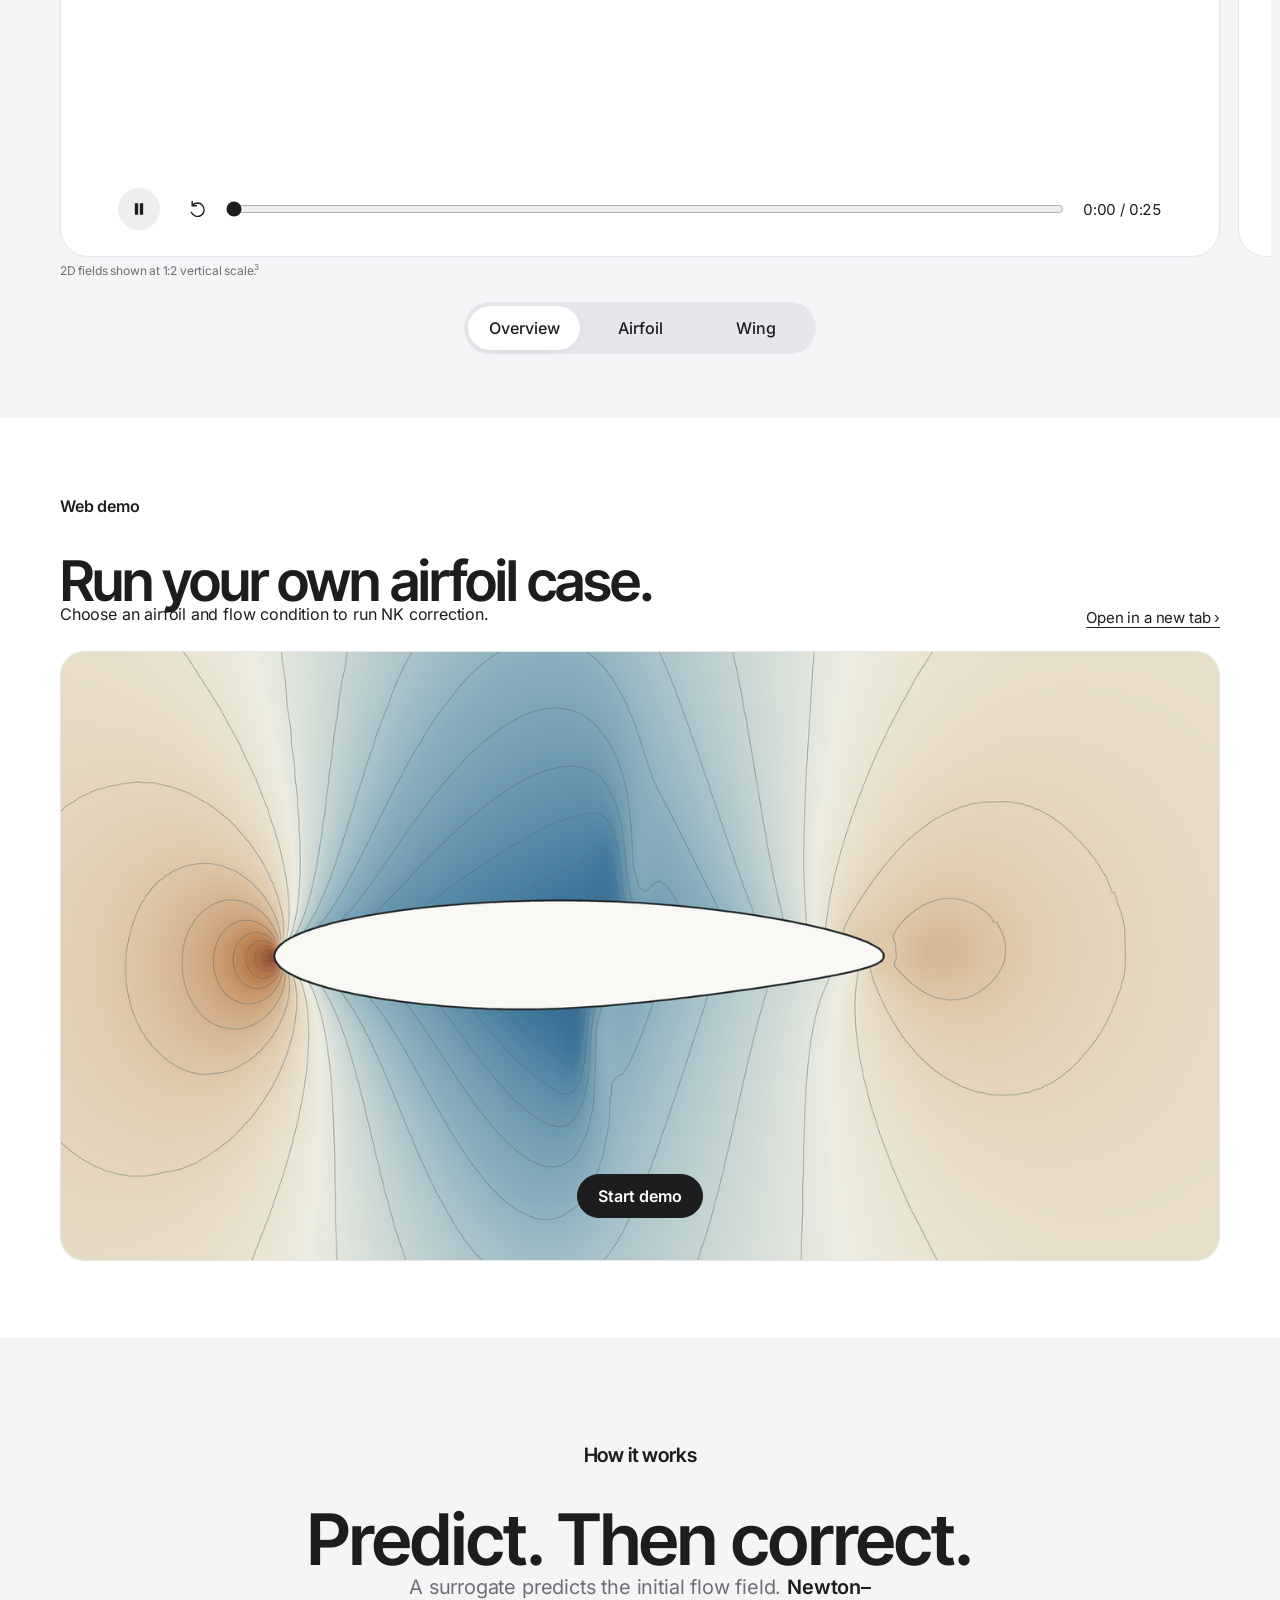
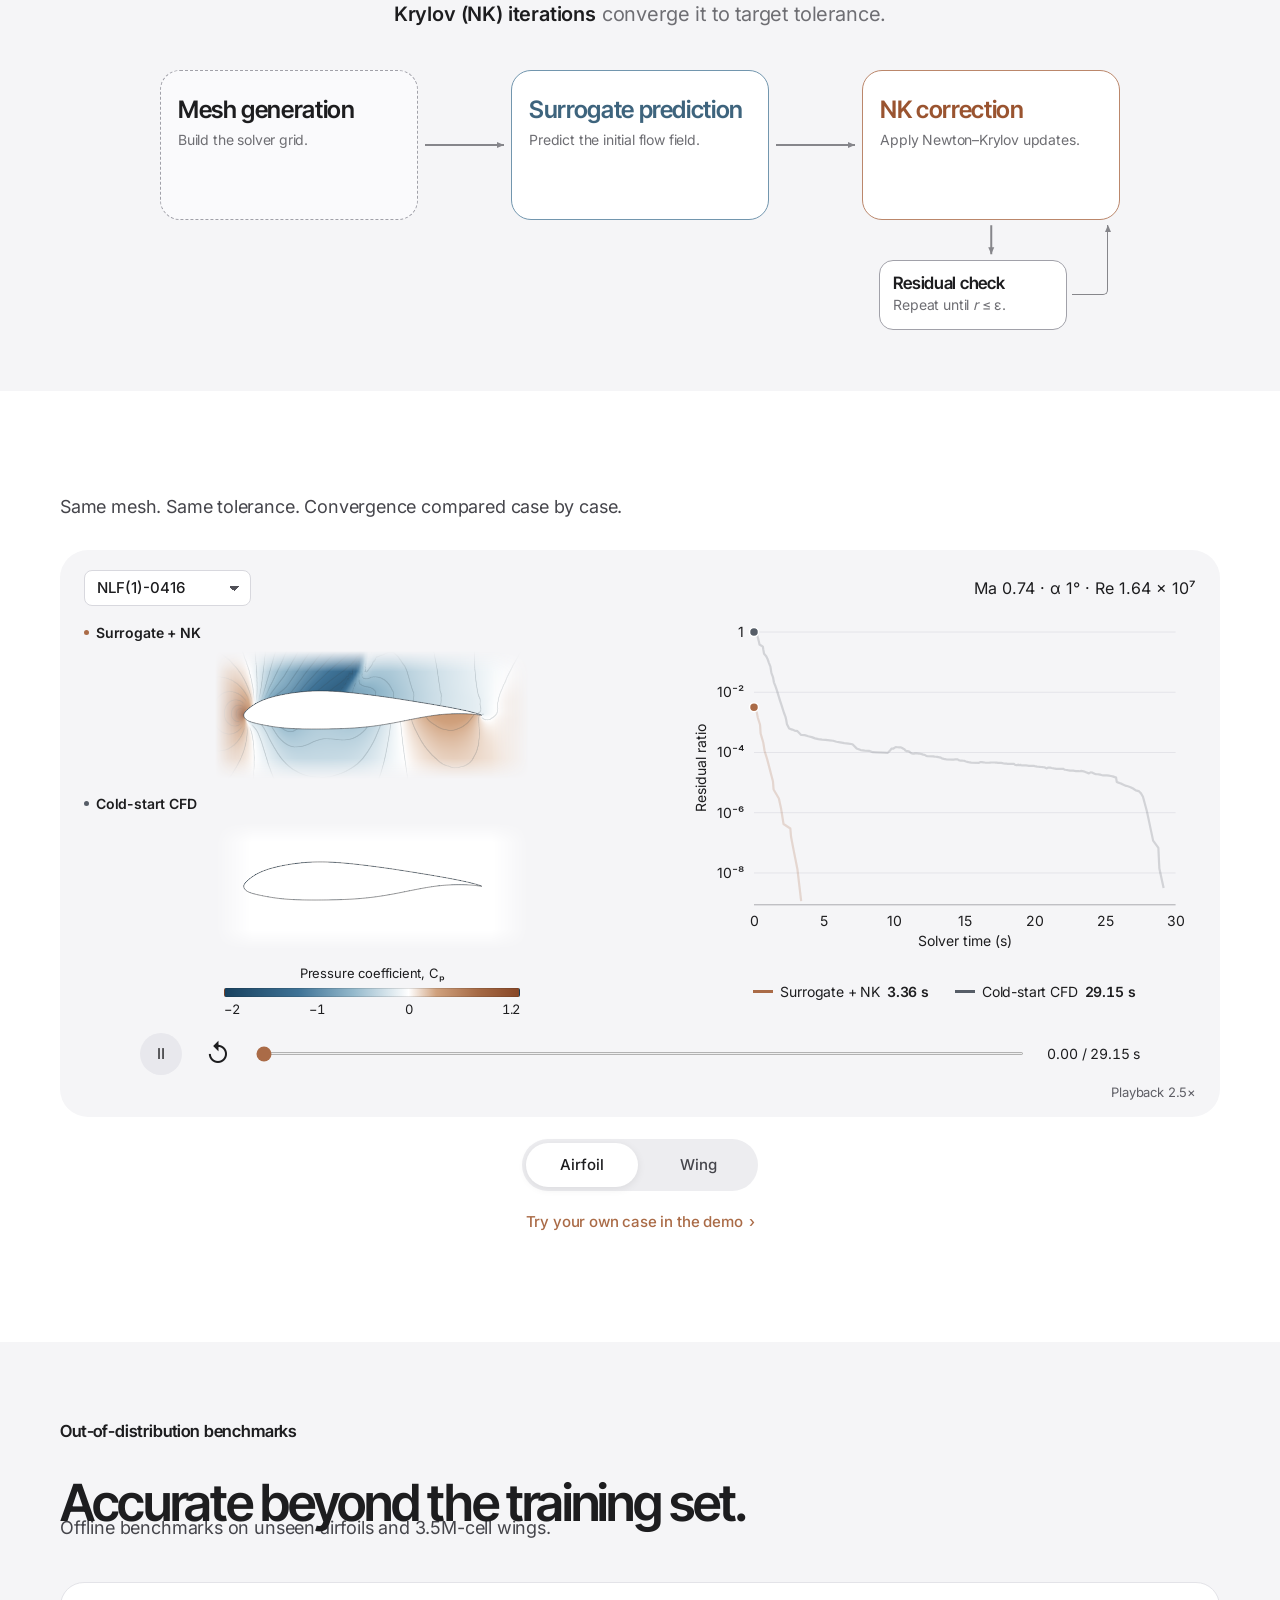
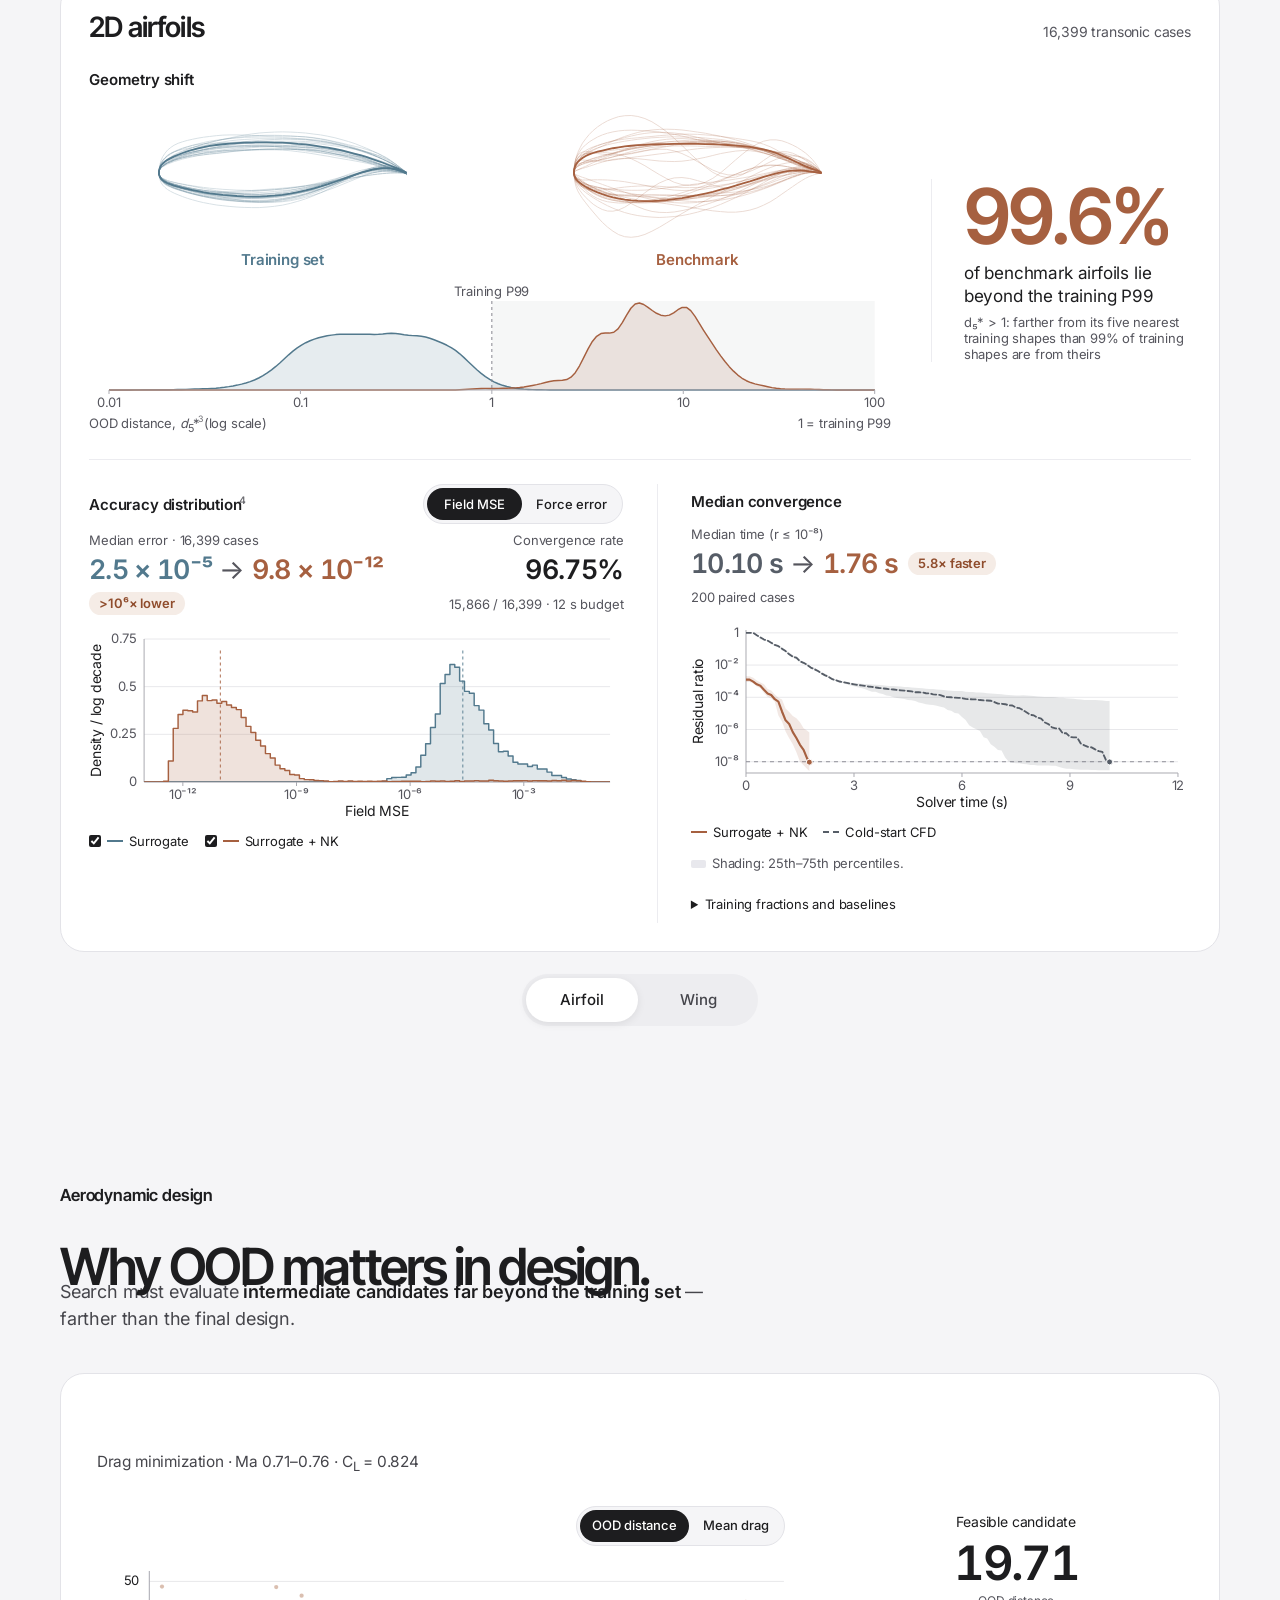
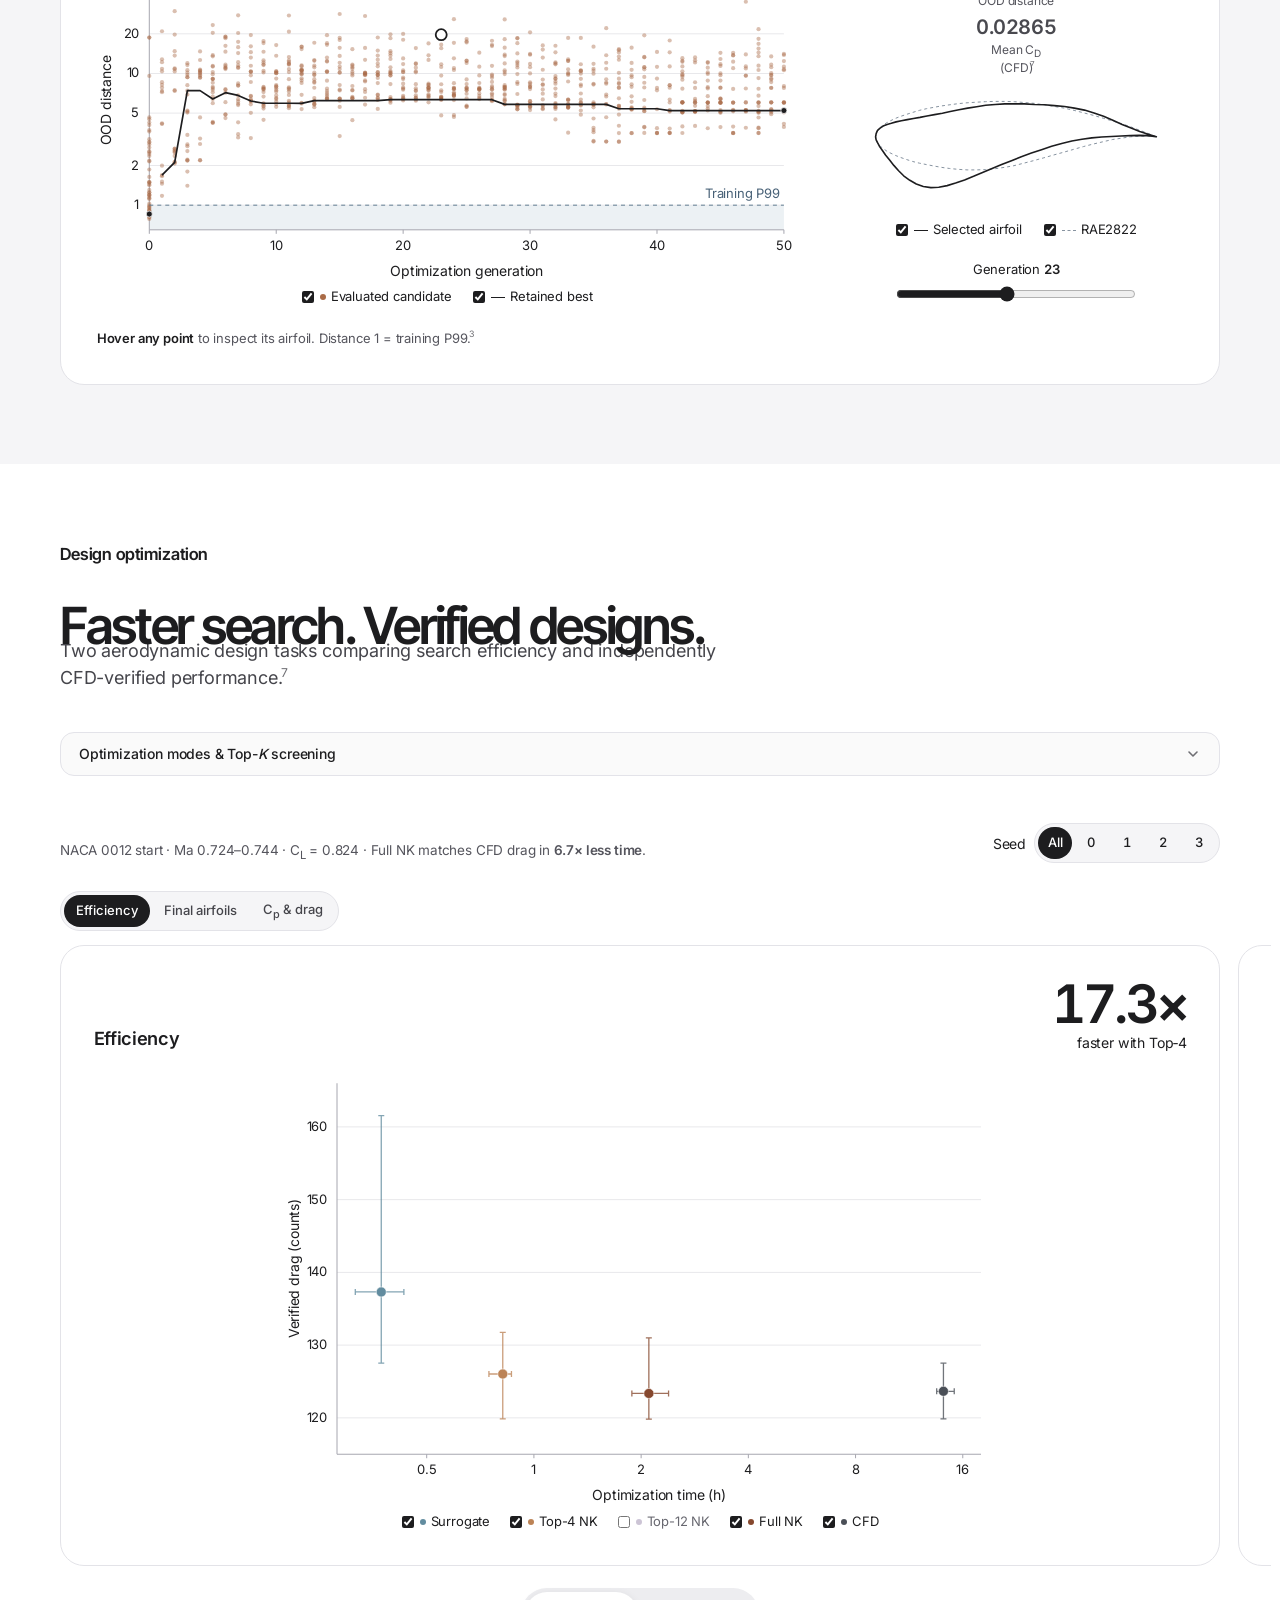
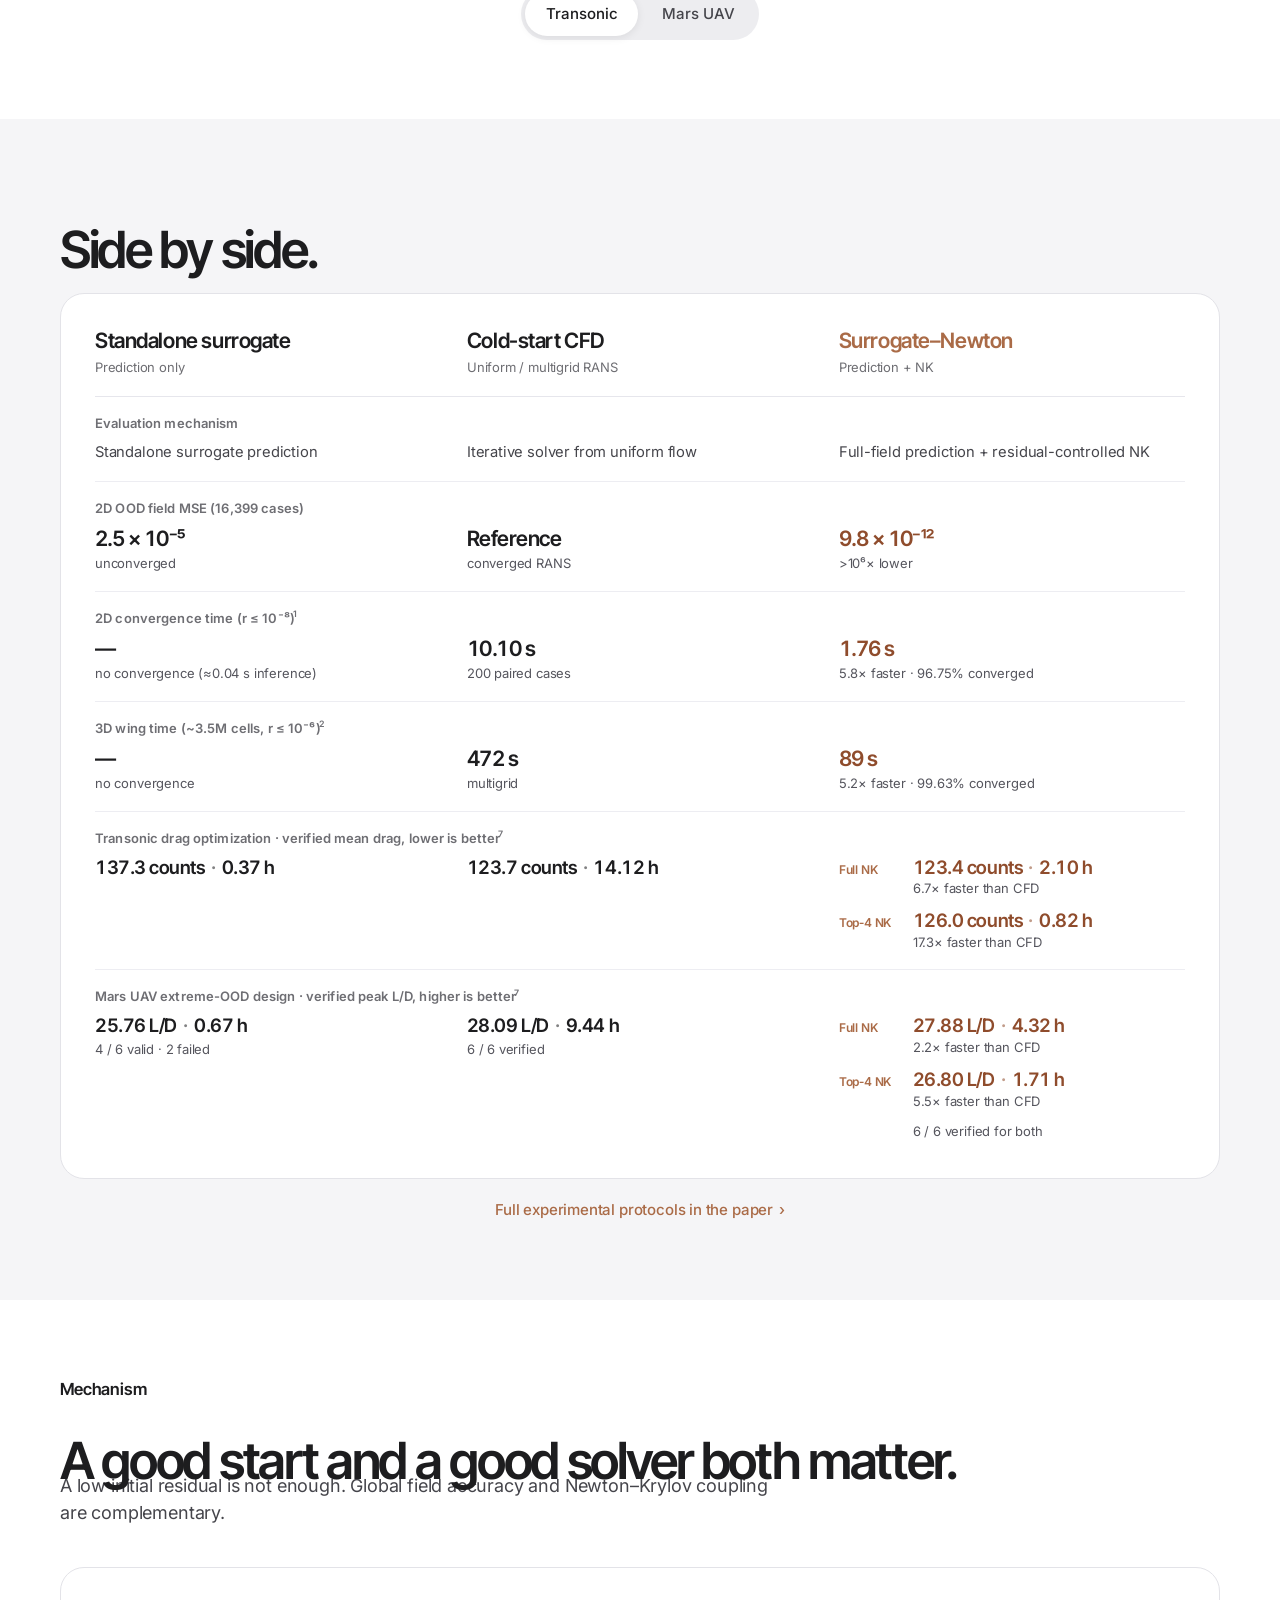
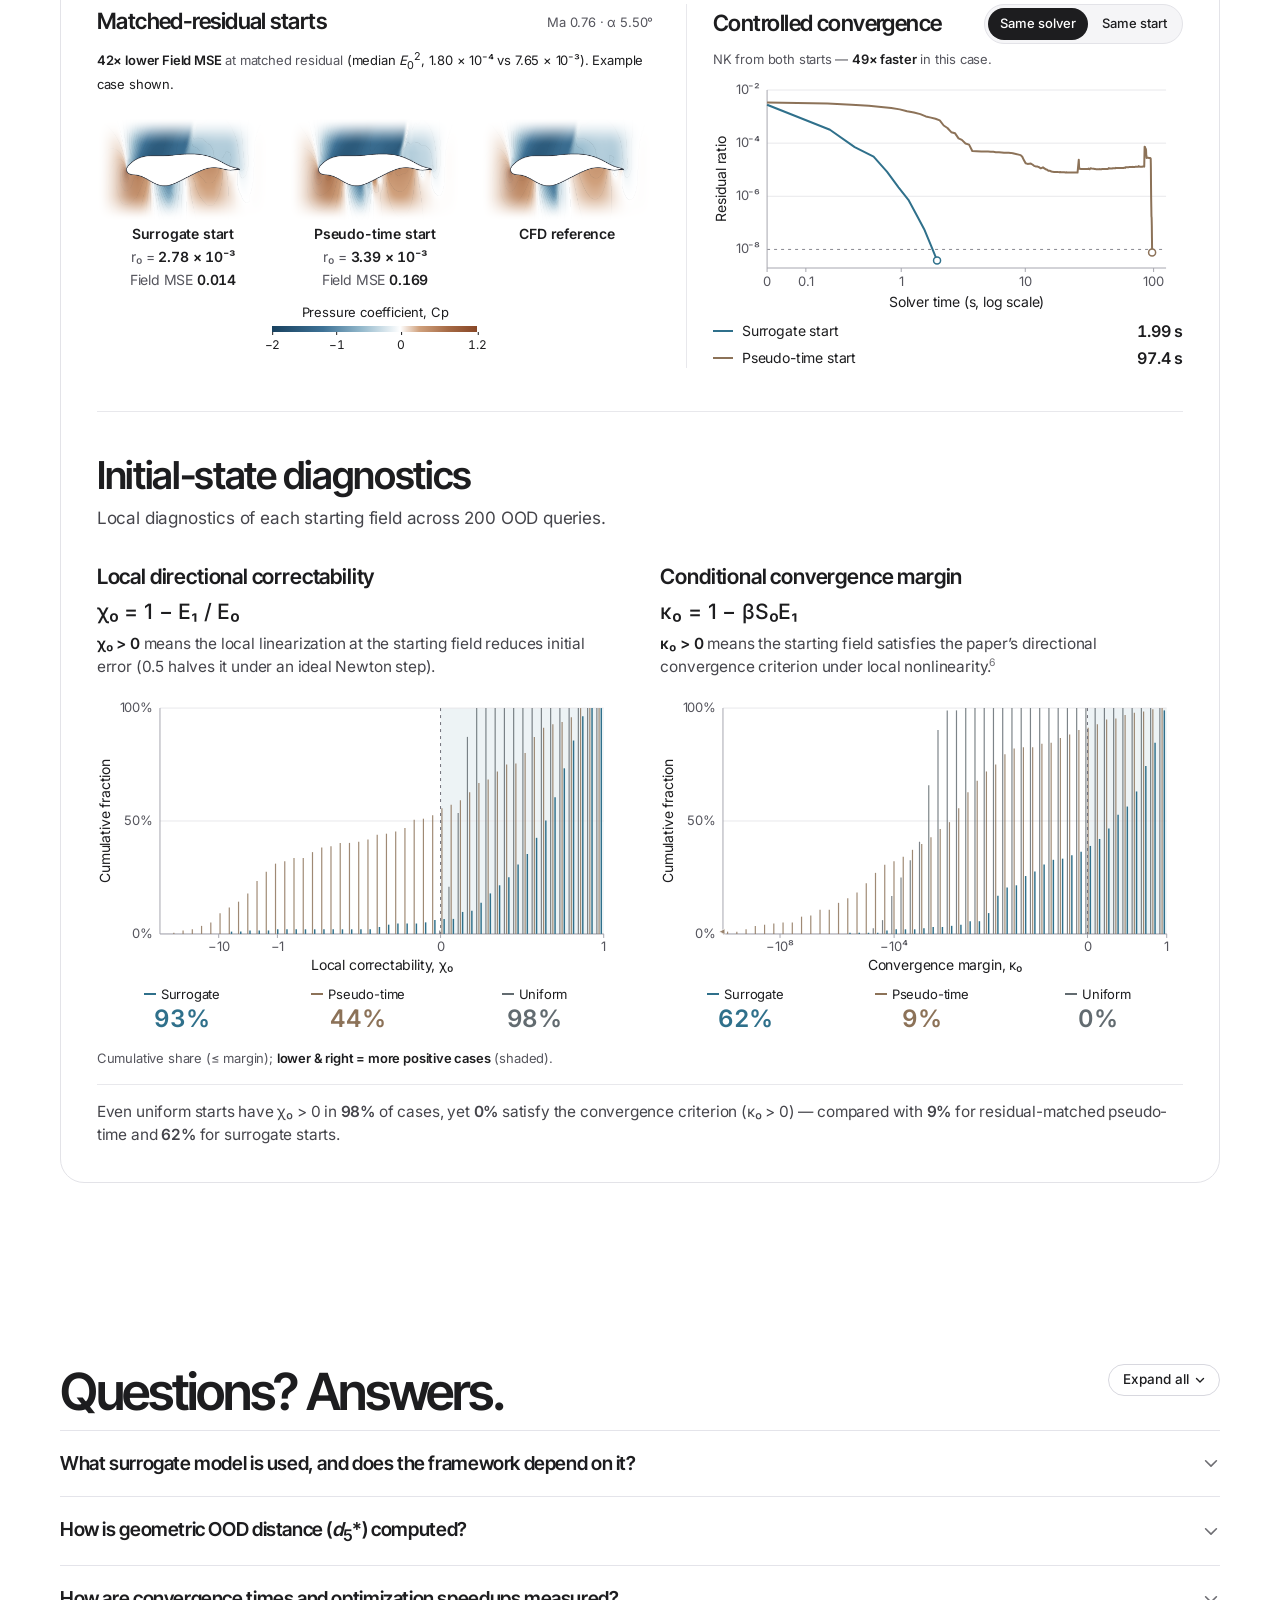
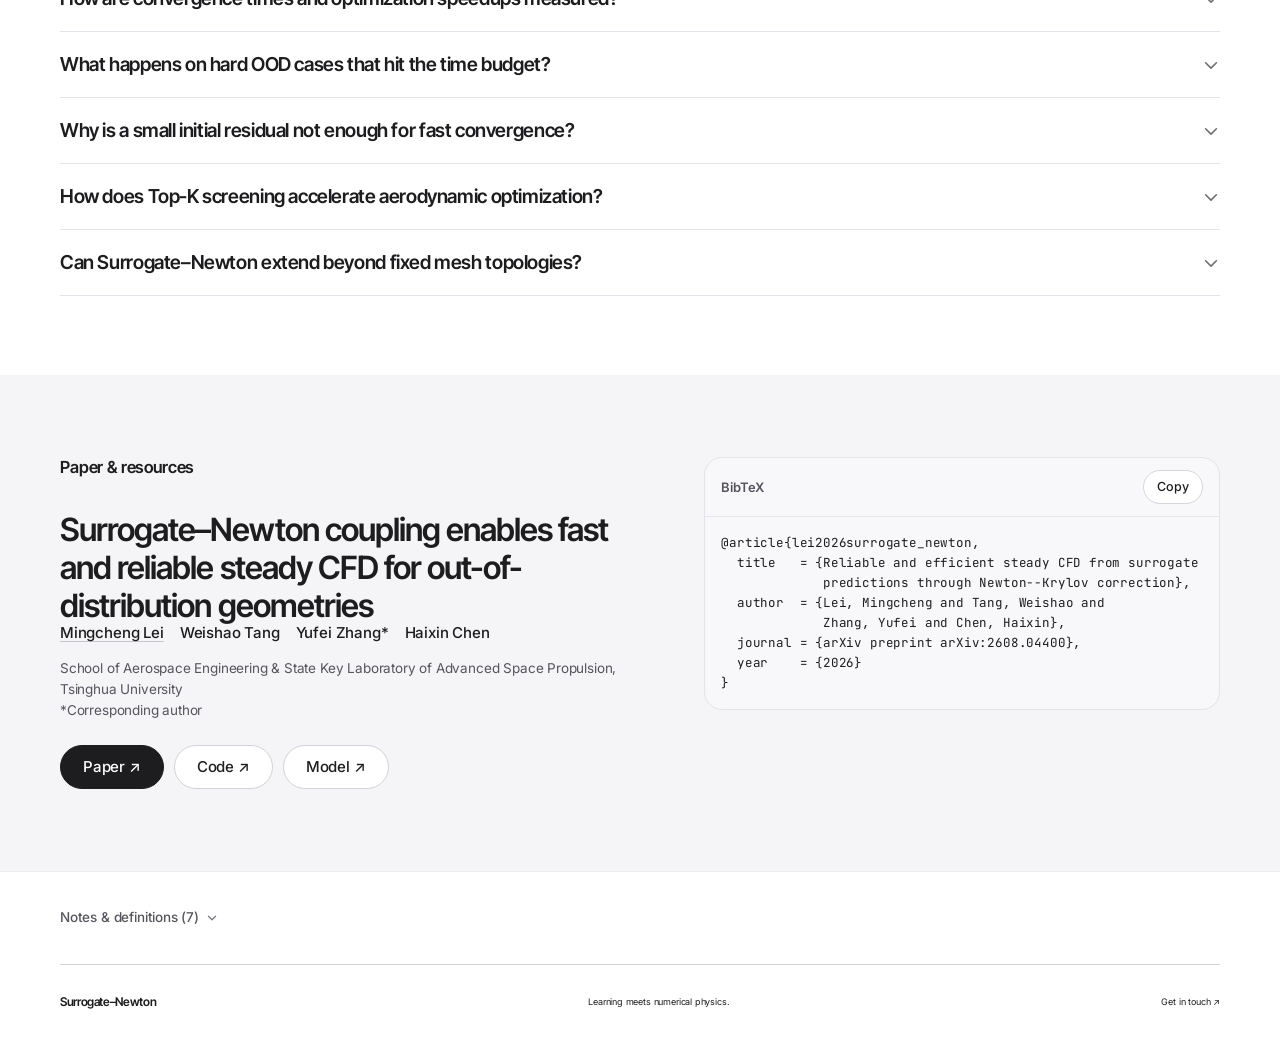
==== commit b4ecbfaa: "Restore Haixin Chen in the project author list" ====
--- a/index.html
+++ b/index.html
@@ -22,7 +22,7 @@
   <link rel="stylesheet" href="mechanism.css?v=polish-1">
   <link rel="stylesheet" href="aerodynamic-design.css?v=plan-a-1">
   <link rel="stylesheet" href="editorial.css?v=hero-sweep-2">
-  <link rel="stylesheet" href="polish.css?v=card-edges">
+  <link rel="stylesheet" href="polish.css?v=card-edges-2">
 </head>
 <body>
 <a class="skip" href="#main">Skip to content</a>
@@ -913,7 +913,7 @@
       <div class="research-meta">
         <p class="section-kicker">Paper &amp; resources</p>
         <h2 id="research-title">Surrogate–Newton coupling enables fast and reliable steady CFD for out-of-distribution geometries</h2>
-        <p class="authors"><a class="author-link" href="https://leimingcheng.github.io/" target="_blank" rel="noopener">Mingcheng Lei</a><span>Weishao Tang</span><span>Yufei Zhang*</span></p>
+        <p class="authors"><a class="author-link" href="https://leimingcheng.github.io/" target="_blank" rel="noopener">Mingcheng Lei</a><span>Weishao Tang</span><span>Yufei Zhang*</span><span>Haixin Chen</span></p>
         <p class="affiliation">School of Aerospace Engineering &amp; State Key Laboratory of Advanced Space Propulsion, Tsinghua University<br>*Corresponding author</p>
         <div class="research-btns" id="availability">
           <a class="pill-btn solid" href="https://arxiv.org/abs/2608.04400" target="_blank" rel="noreferrer">Paper ↗</a>
@@ -930,7 +930,7 @@
   title   = {Reliable and efficient steady CFD from surrogate
              predictions through Newton--Krylov correction},
   author  = {Lei, Mingcheng and Tang, Weishao and
-             Zhang, Yufei},
+             Zhang, Yufei and Chen, Haixin},
   journal = {arXiv preprint arXiv:2608.04400},
   year    = {2026}
 }</pre>
--- a/polish.css
+++ b/polish.css
@@ -15,6 +15,10 @@
   padding-inline: var(--rail-inset);
   scroll-padding-inline: var(--rail-inset);
   gap: var(--rail-gap);
+}
+
+@media (min-width: 761px) and (max-width: 1100px) {
+  .highlights-band, .design-results { --rail-outset: min(32px, 4vw); }
 }
 
 .highlights-band .highlight-stage {
@@ -209,6 +213,7 @@
 
 /* Figure tabs stay above the rail; adjacent cards show through on both sides. */
 .design-nav-arrows{display:none!important}
+.design-task-panels > .design-task-block{grid-template-columns:minmax(0,1fr)}
 .design-figure-track{grid-template-columns:repeat(3,100%);gap:var(--rail-gap)}
 .design-figure-track::after{content:none}
 .design-result-figure{scroll-snap-stop:always;background:#fff}
@@ -222,6 +227,11 @@
   .closer-cases button,.ood-family-tabs.design-view-toggle button,.design-task-switcher [role="tab"]{flex:1;min-height:44px;min-width:0;padding-inline:10px}
   .design-view-toggle:not(.ood-family-tabs) button,.design-seed-buttons button,.design-slide-tabs [role="tab"]{min-height:36px}
   .design-seed-buttons button{min-width:40px}
+}
+
+@media (max-width:360px){
+  .design-results .design-seed{display:grid;gap:4px}
+  .design-results .design-seed-buttons button{min-width:34px}
 }
 
 /* ---------- Touch targets ---------- */
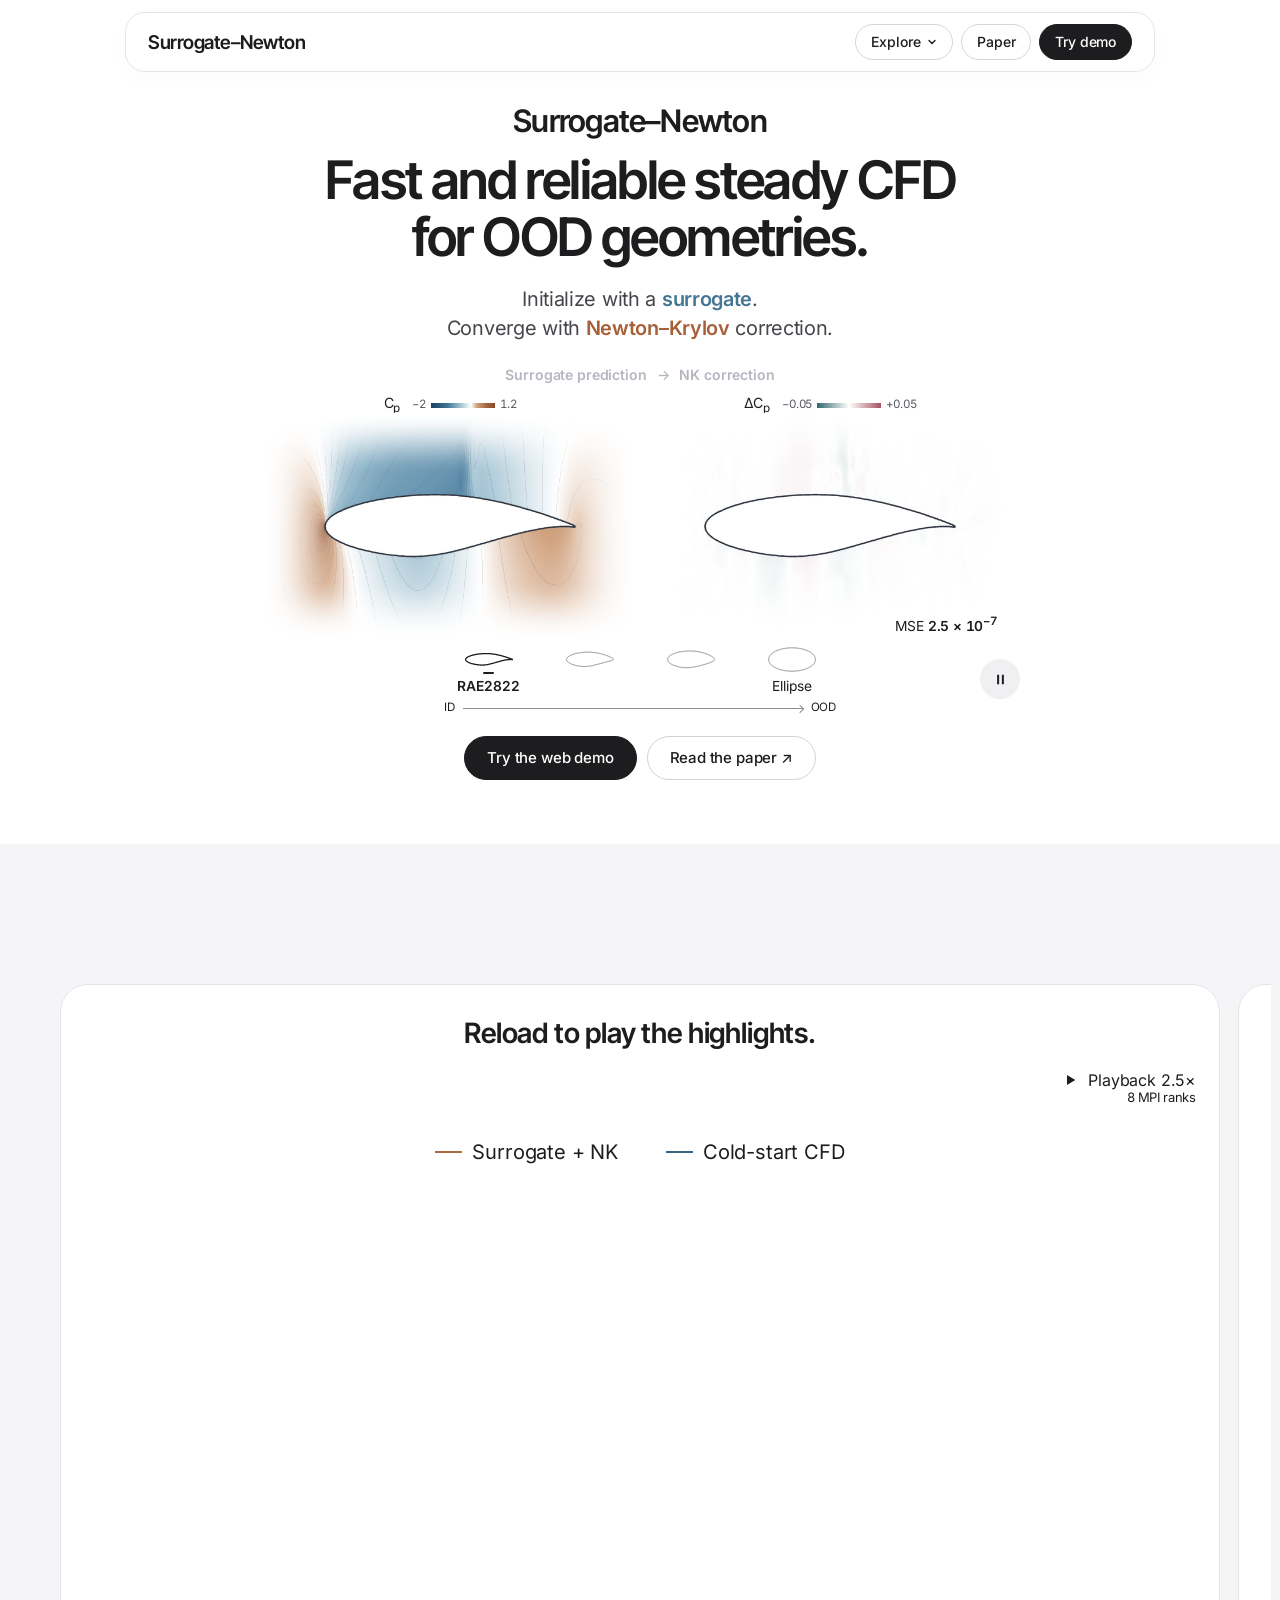
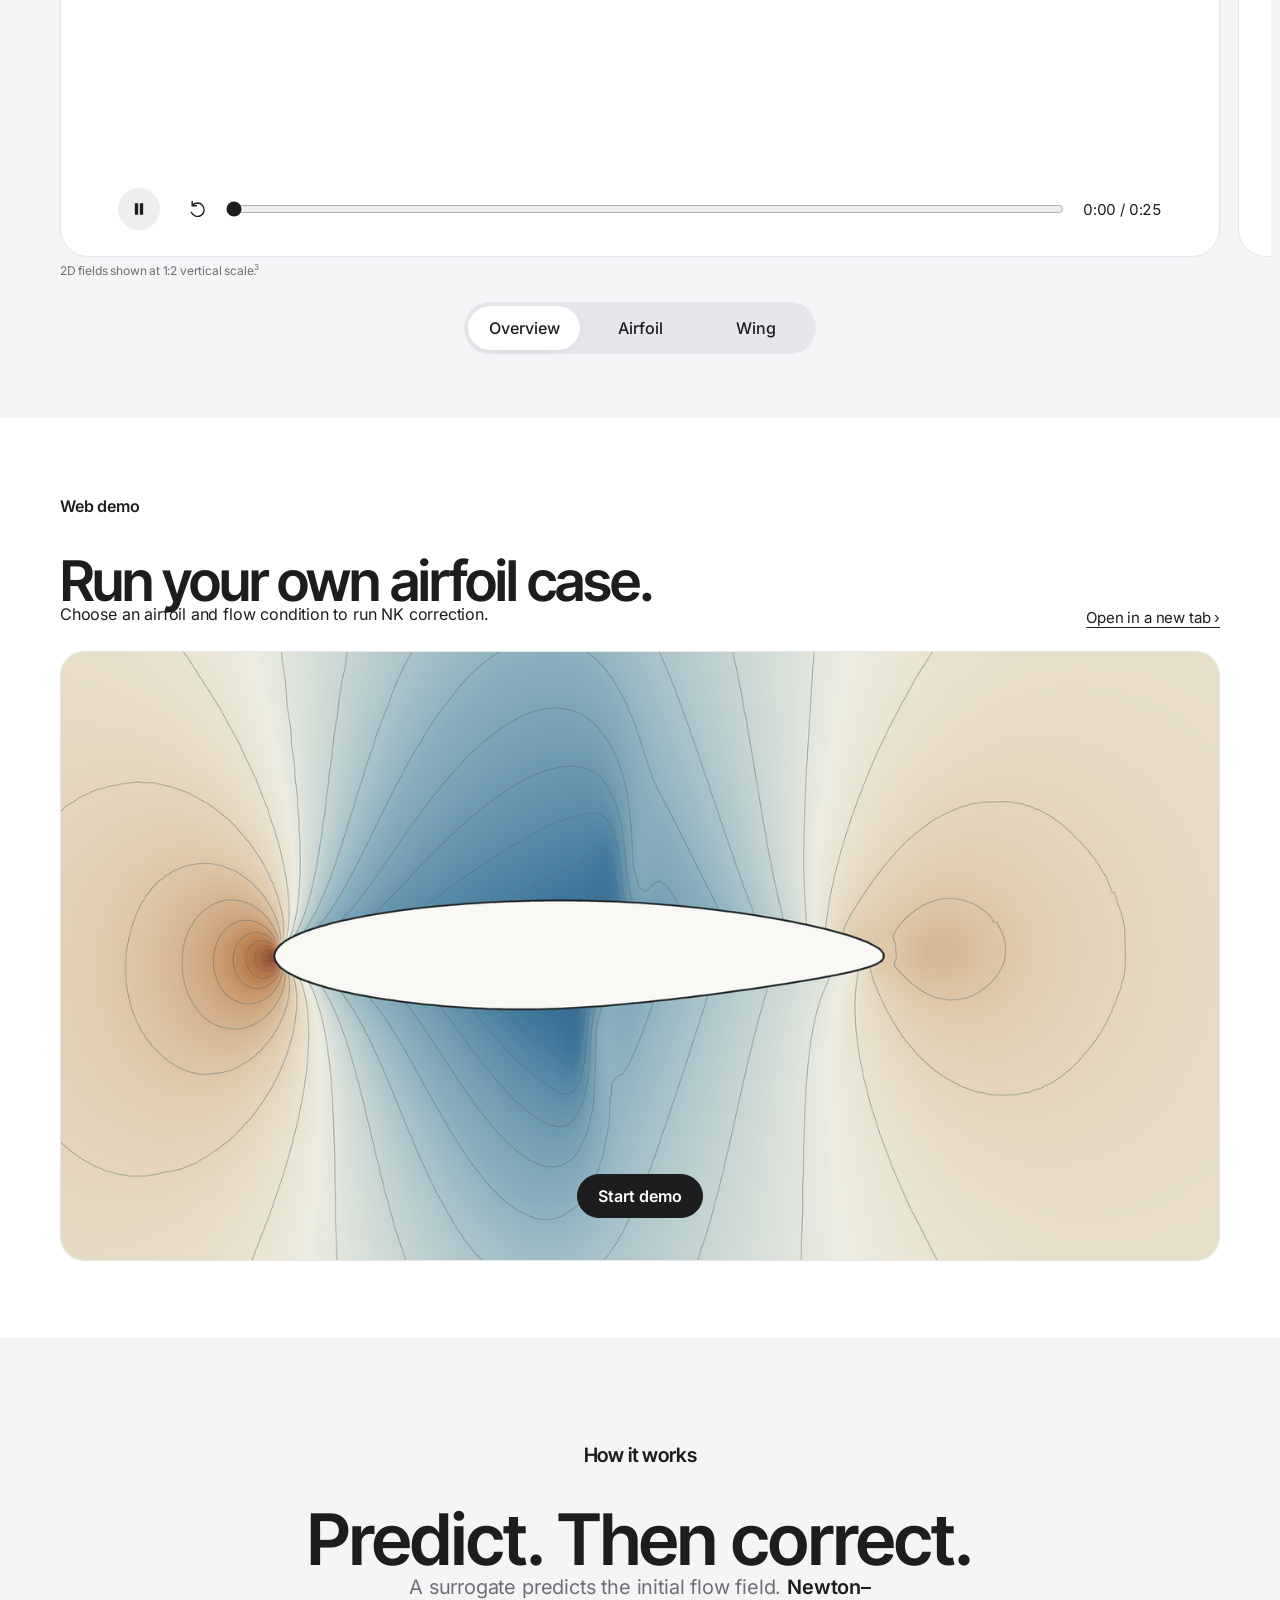
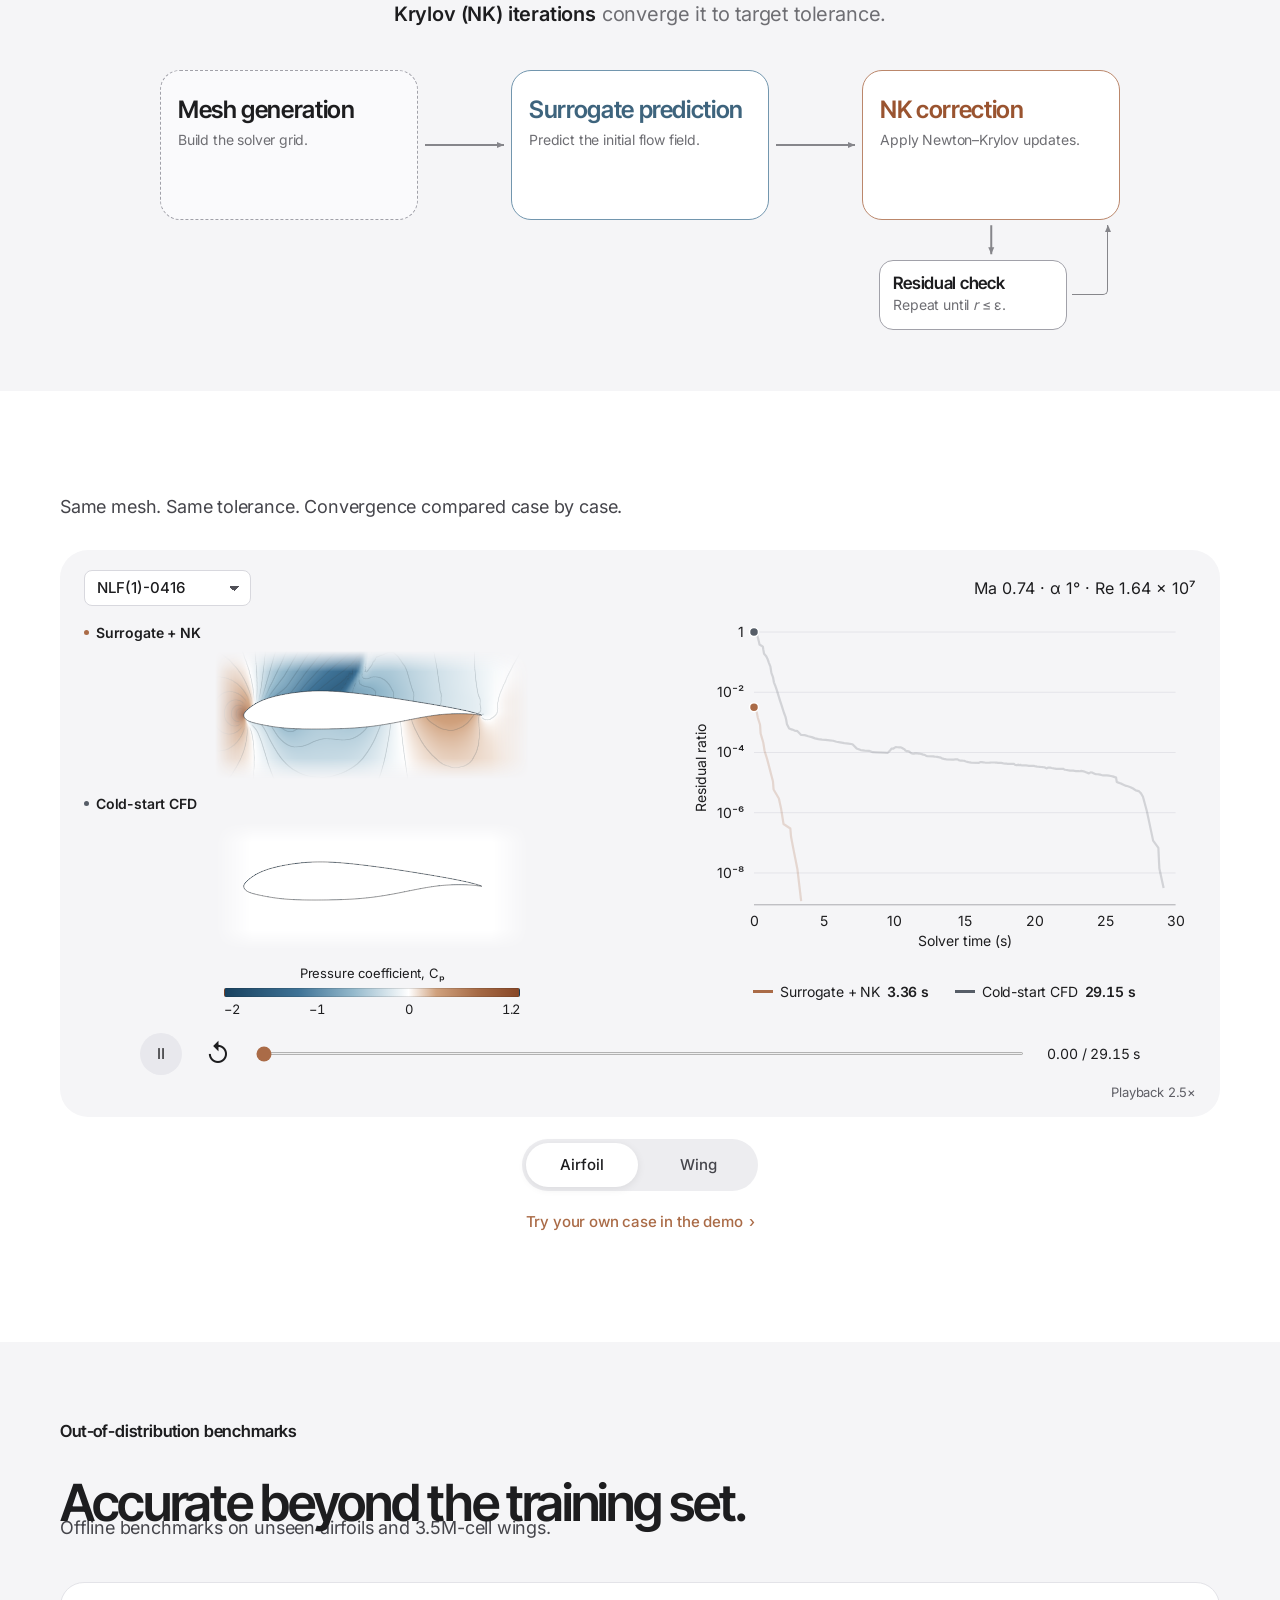
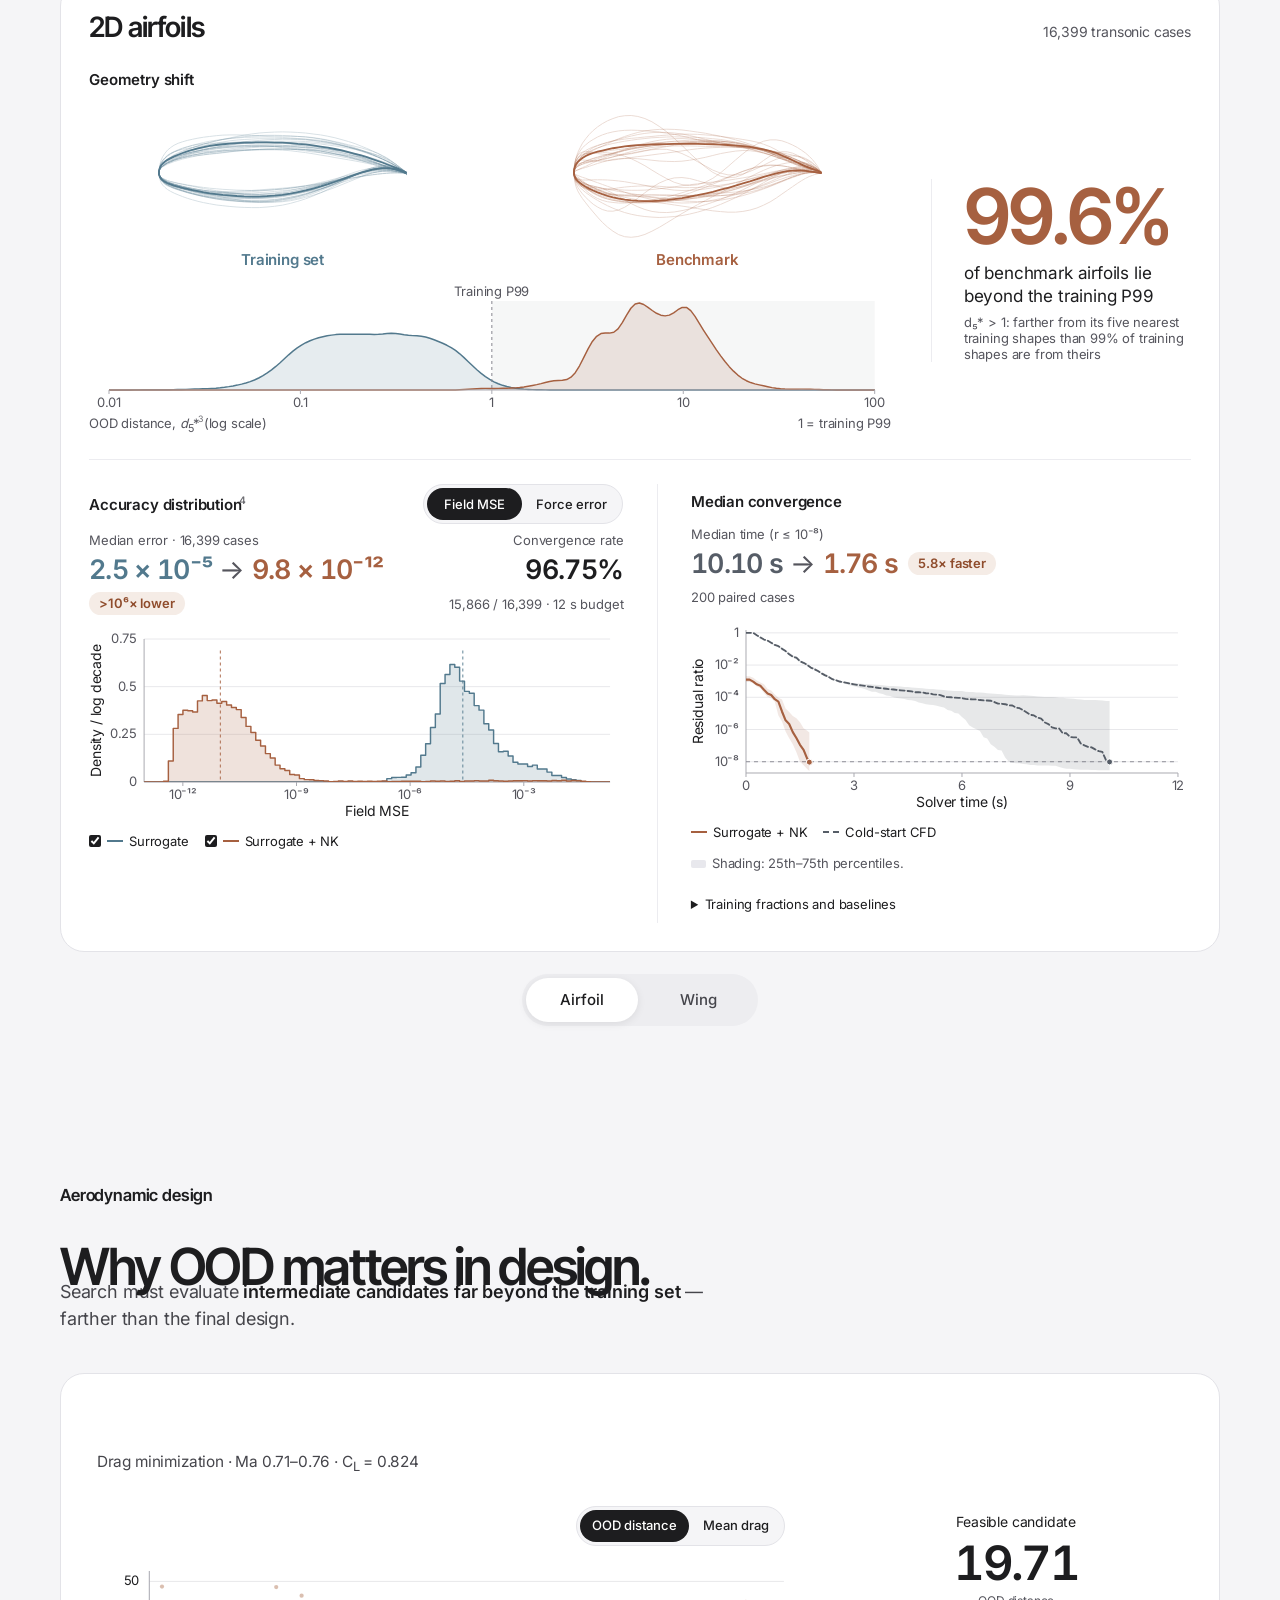
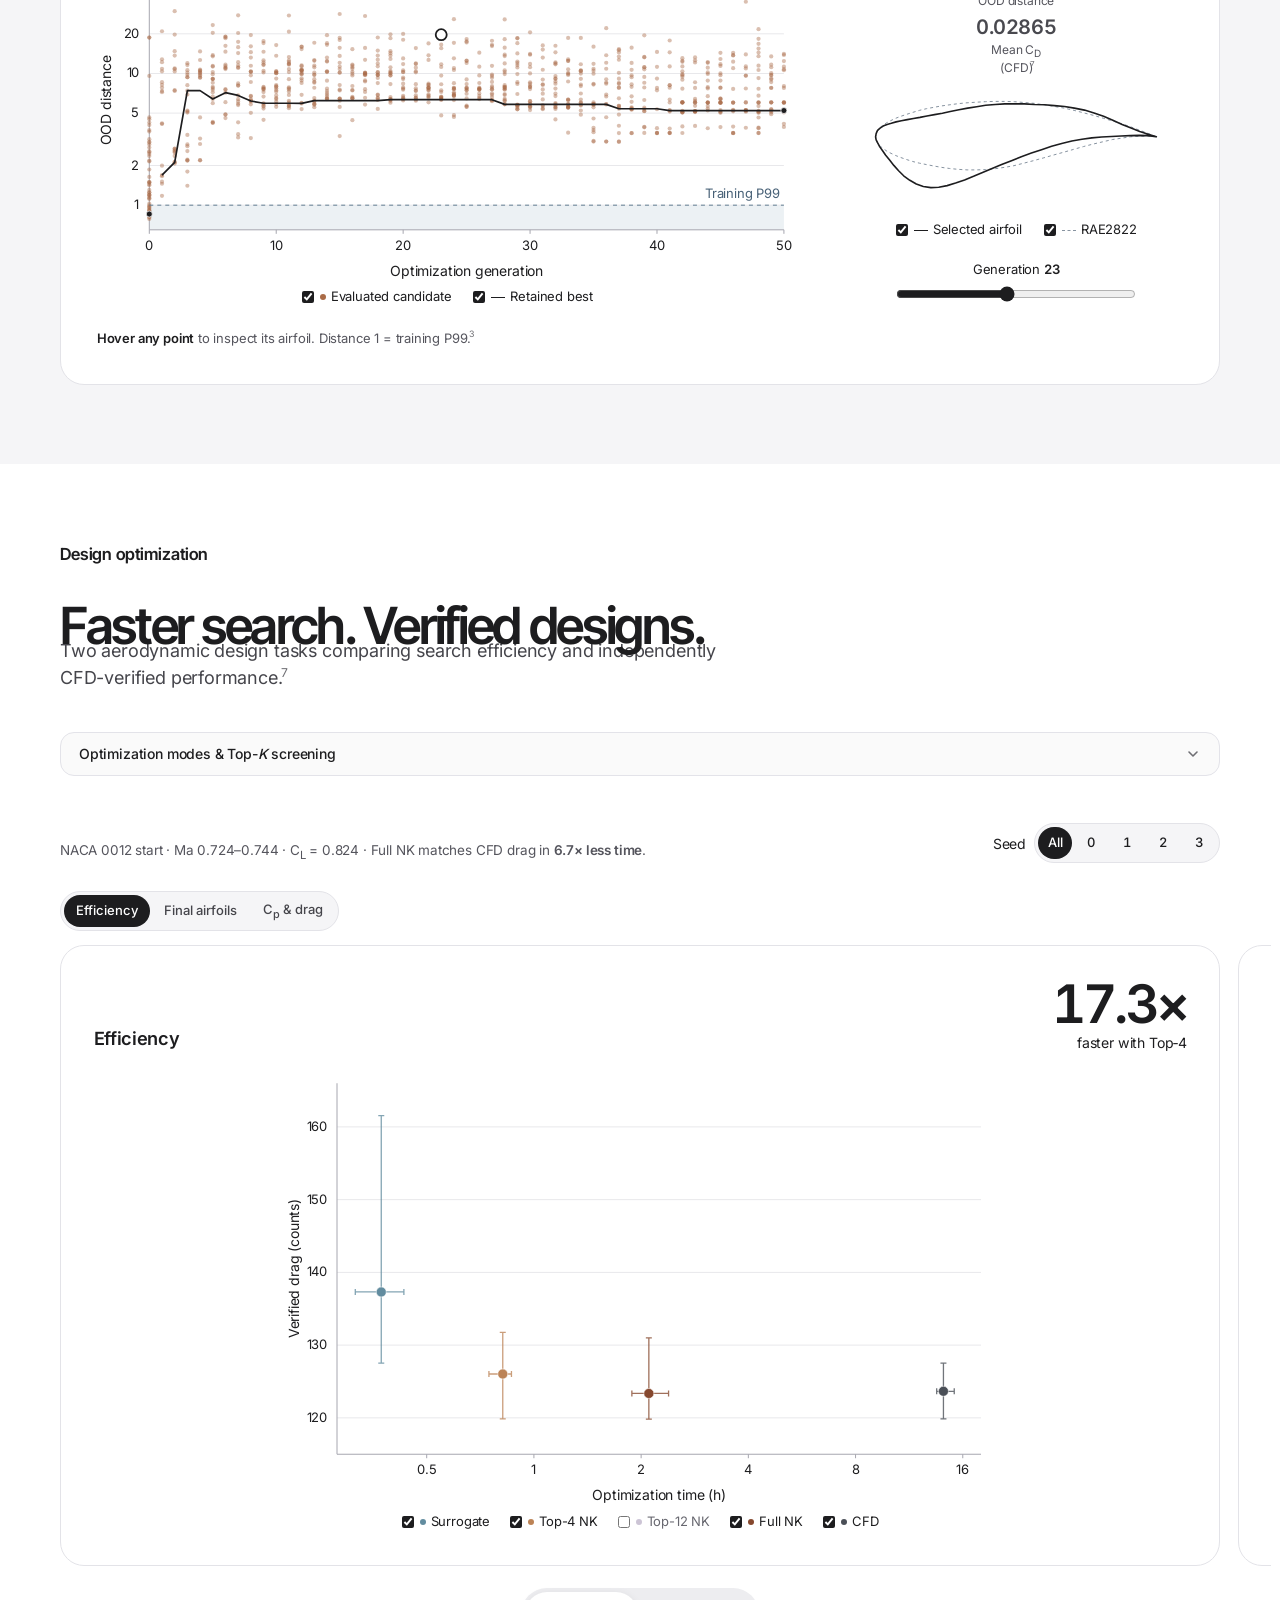
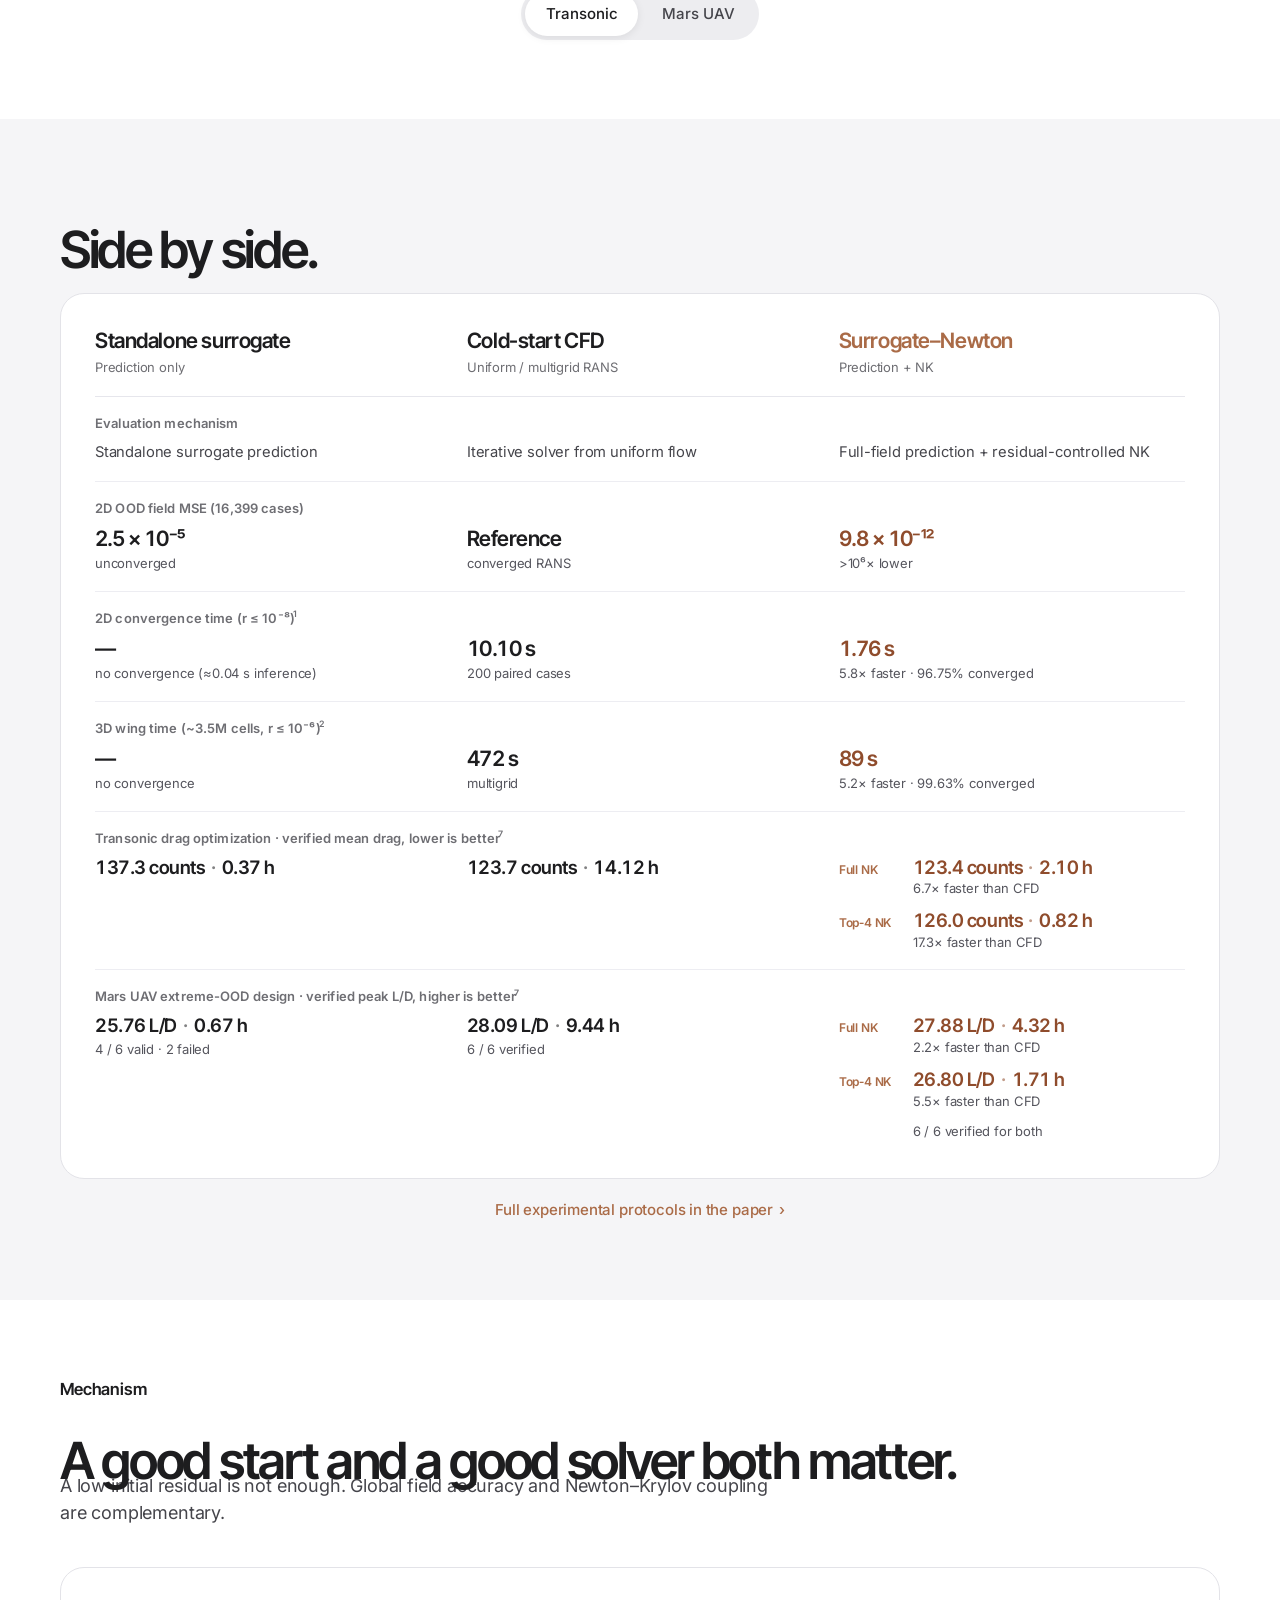
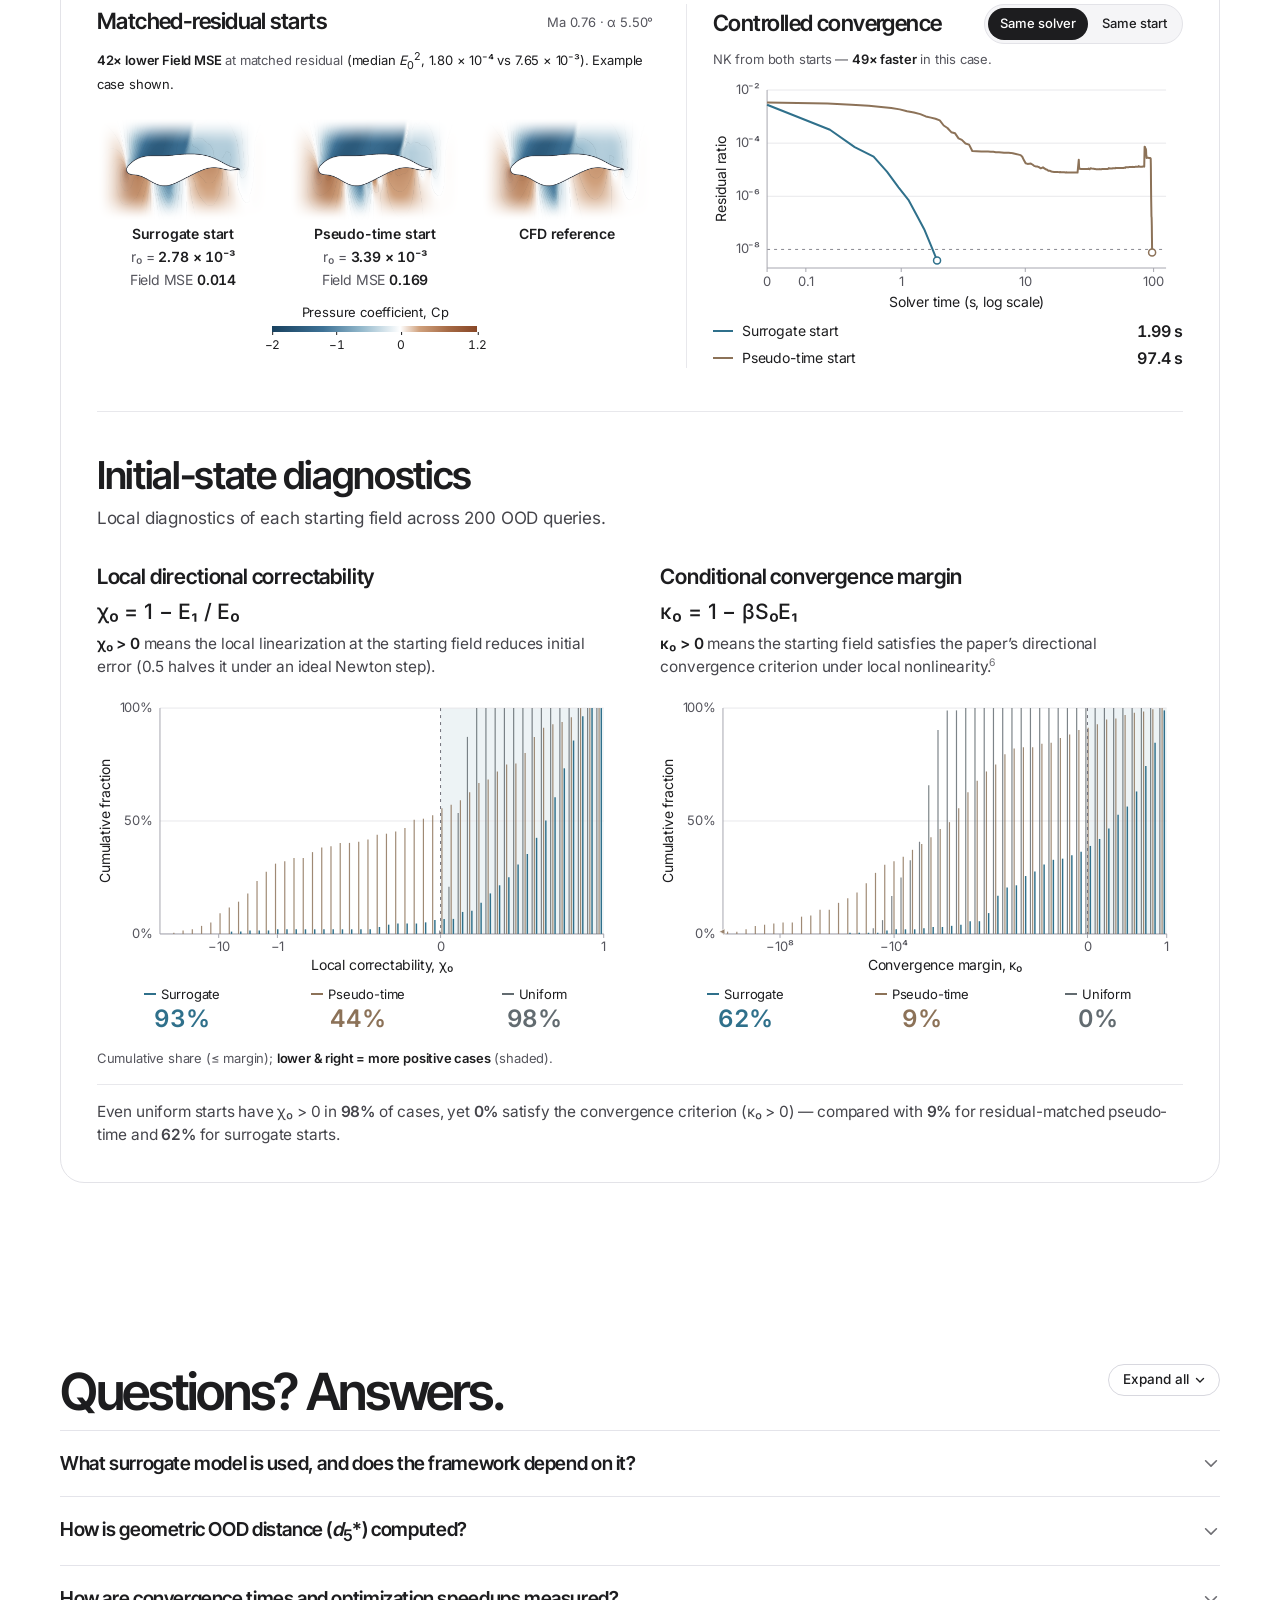
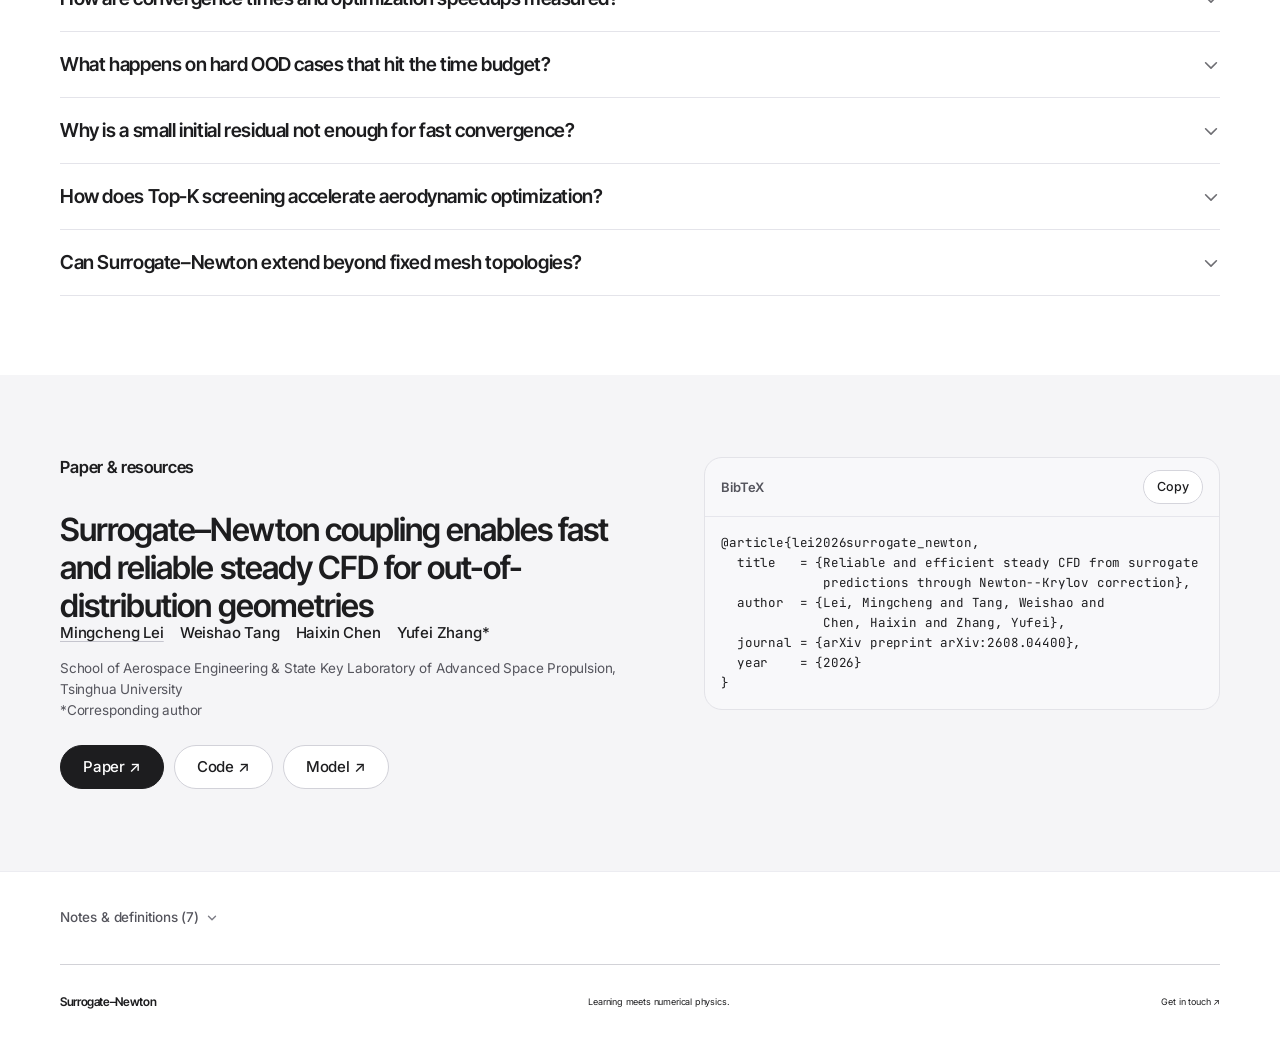
==== commit f1afc44d: "Match author order in the latest manuscript" ====
--- a/index.html
+++ b/index.html
@@ -913,7 +913,7 @@
       <div class="research-meta">
         <p class="section-kicker">Paper &amp; resources</p>
         <h2 id="research-title">Surrogate–Newton coupling enables fast and reliable steady CFD for out-of-distribution geometries</h2>
-        <p class="authors"><a class="author-link" href="https://leimingcheng.github.io/" target="_blank" rel="noopener">Mingcheng Lei</a><span>Weishao Tang</span><span>Yufei Zhang*</span><span>Haixin Chen</span></p>
+        <p class="authors"><a class="author-link" href="https://leimingcheng.github.io/" target="_blank" rel="noopener">Mingcheng Lei</a><span>Weishao Tang</span><span>Haixin Chen</span><span>Yufei Zhang*</span></p>
         <p class="affiliation">School of Aerospace Engineering &amp; State Key Laboratory of Advanced Space Propulsion, Tsinghua University<br>*Corresponding author</p>
         <div class="research-btns" id="availability">
           <a class="pill-btn solid" href="https://arxiv.org/abs/2608.04400" target="_blank" rel="noreferrer">Paper ↗</a>
@@ -930,7 +930,7 @@
   title   = {Reliable and efficient steady CFD from surrogate
              predictions through Newton--Krylov correction},
   author  = {Lei, Mingcheng and Tang, Weishao and
-             Zhang, Yufei and Chen, Haixin},
+             Chen, Haixin and Zhang, Yufei},
   journal = {arXiv preprint arXiv:2608.04400},
   year    = {2026}
 }</pre>
